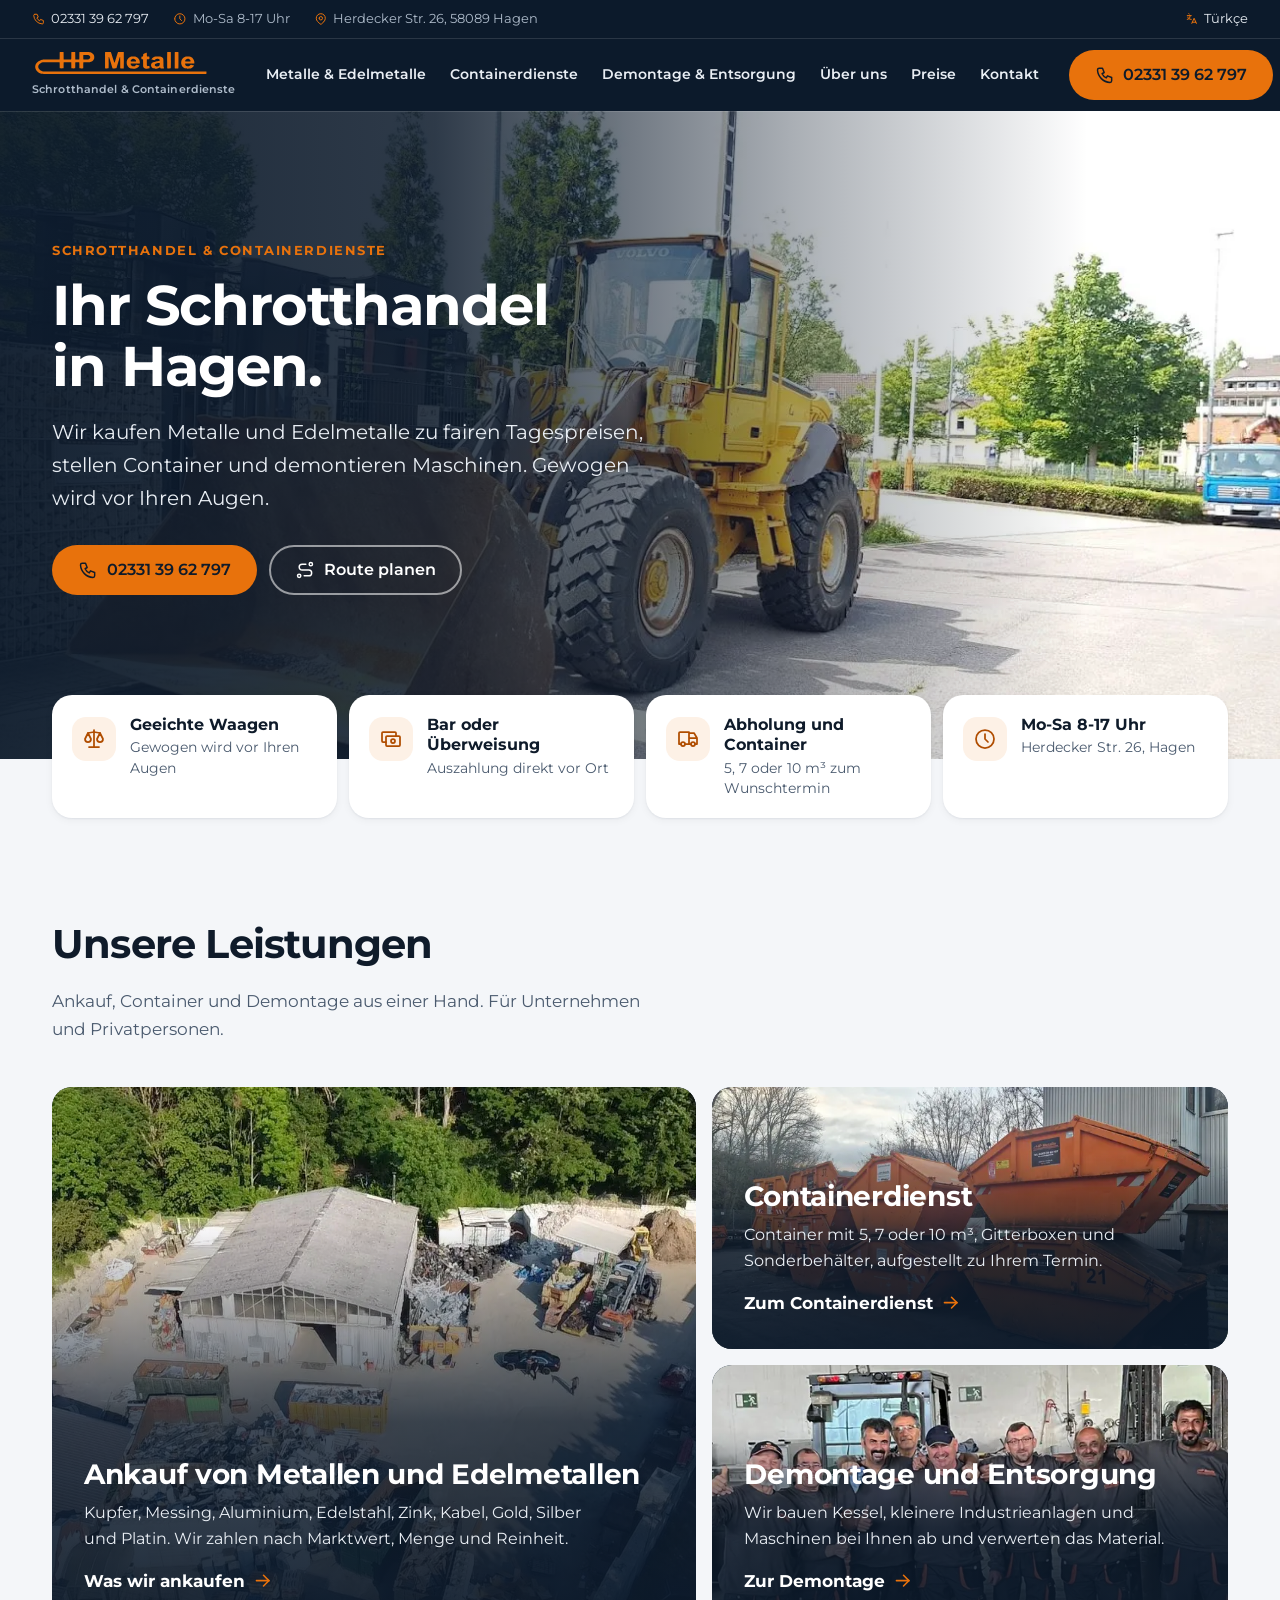
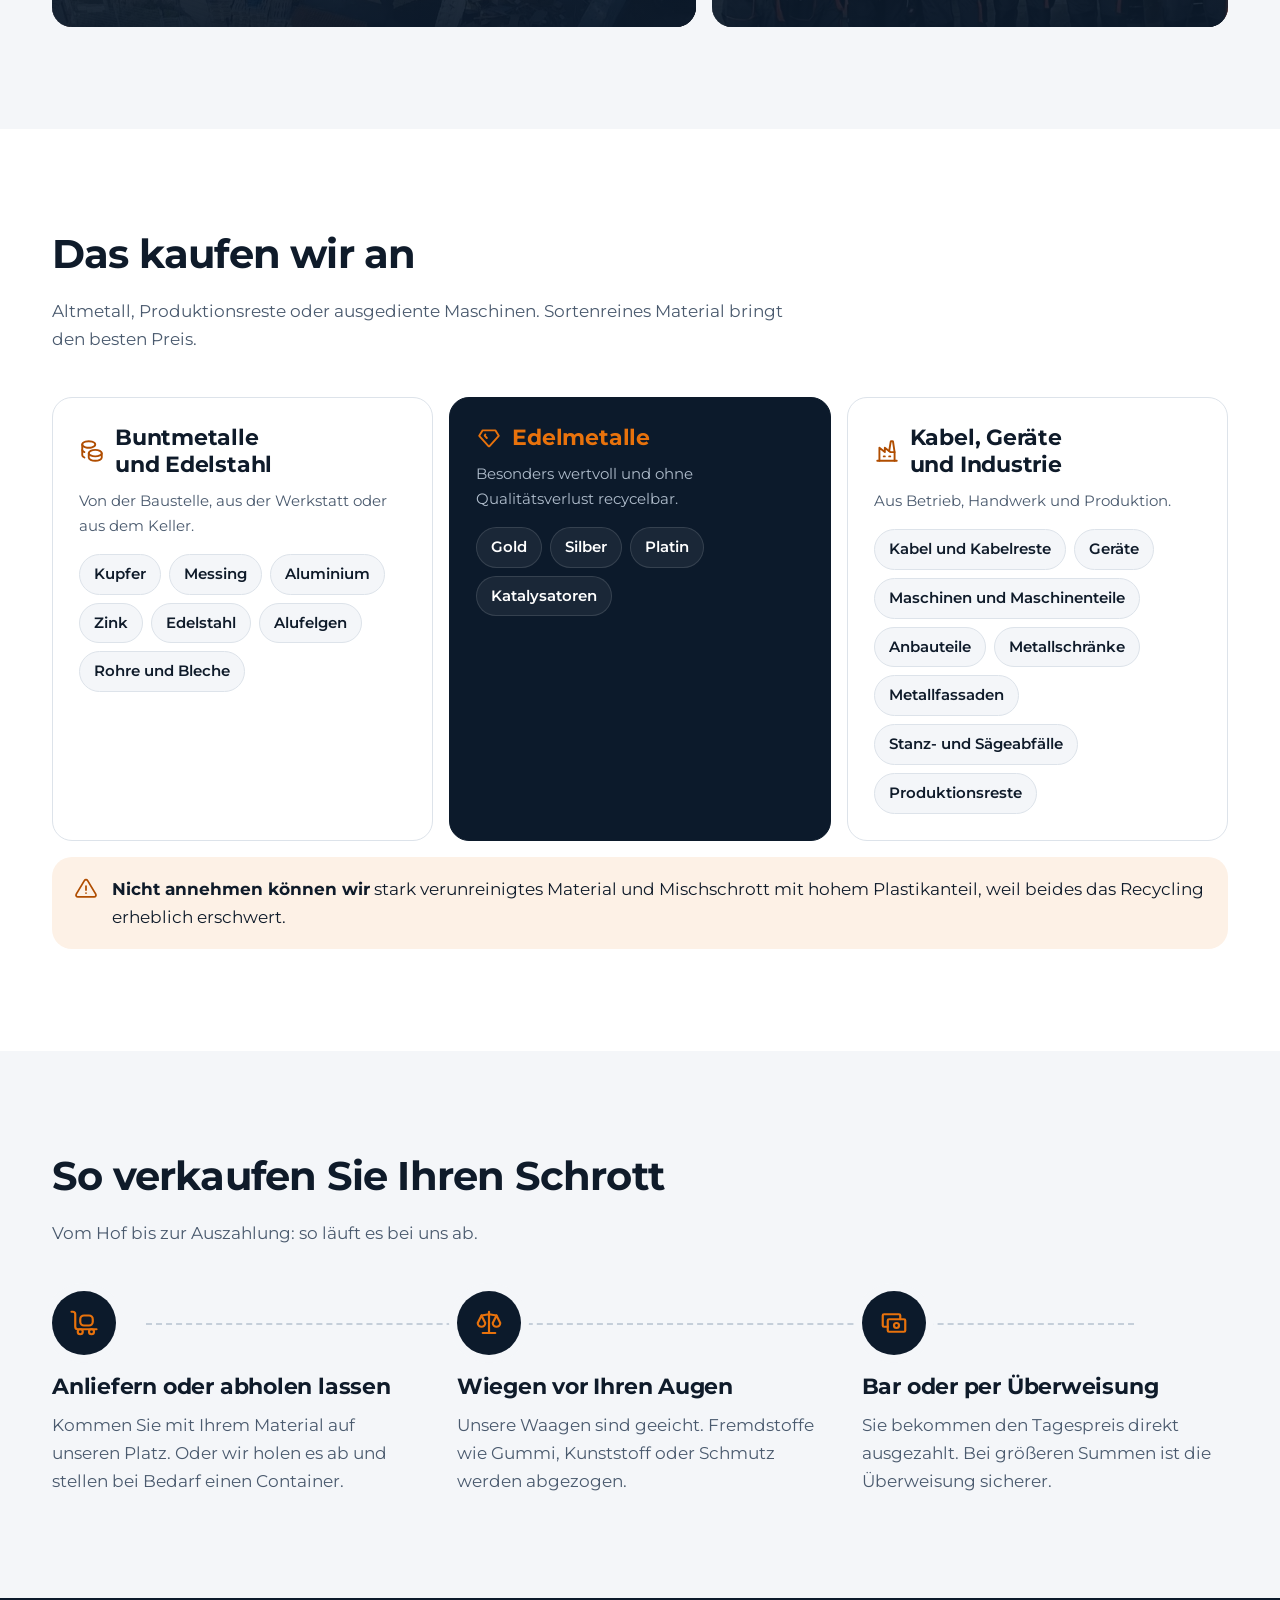
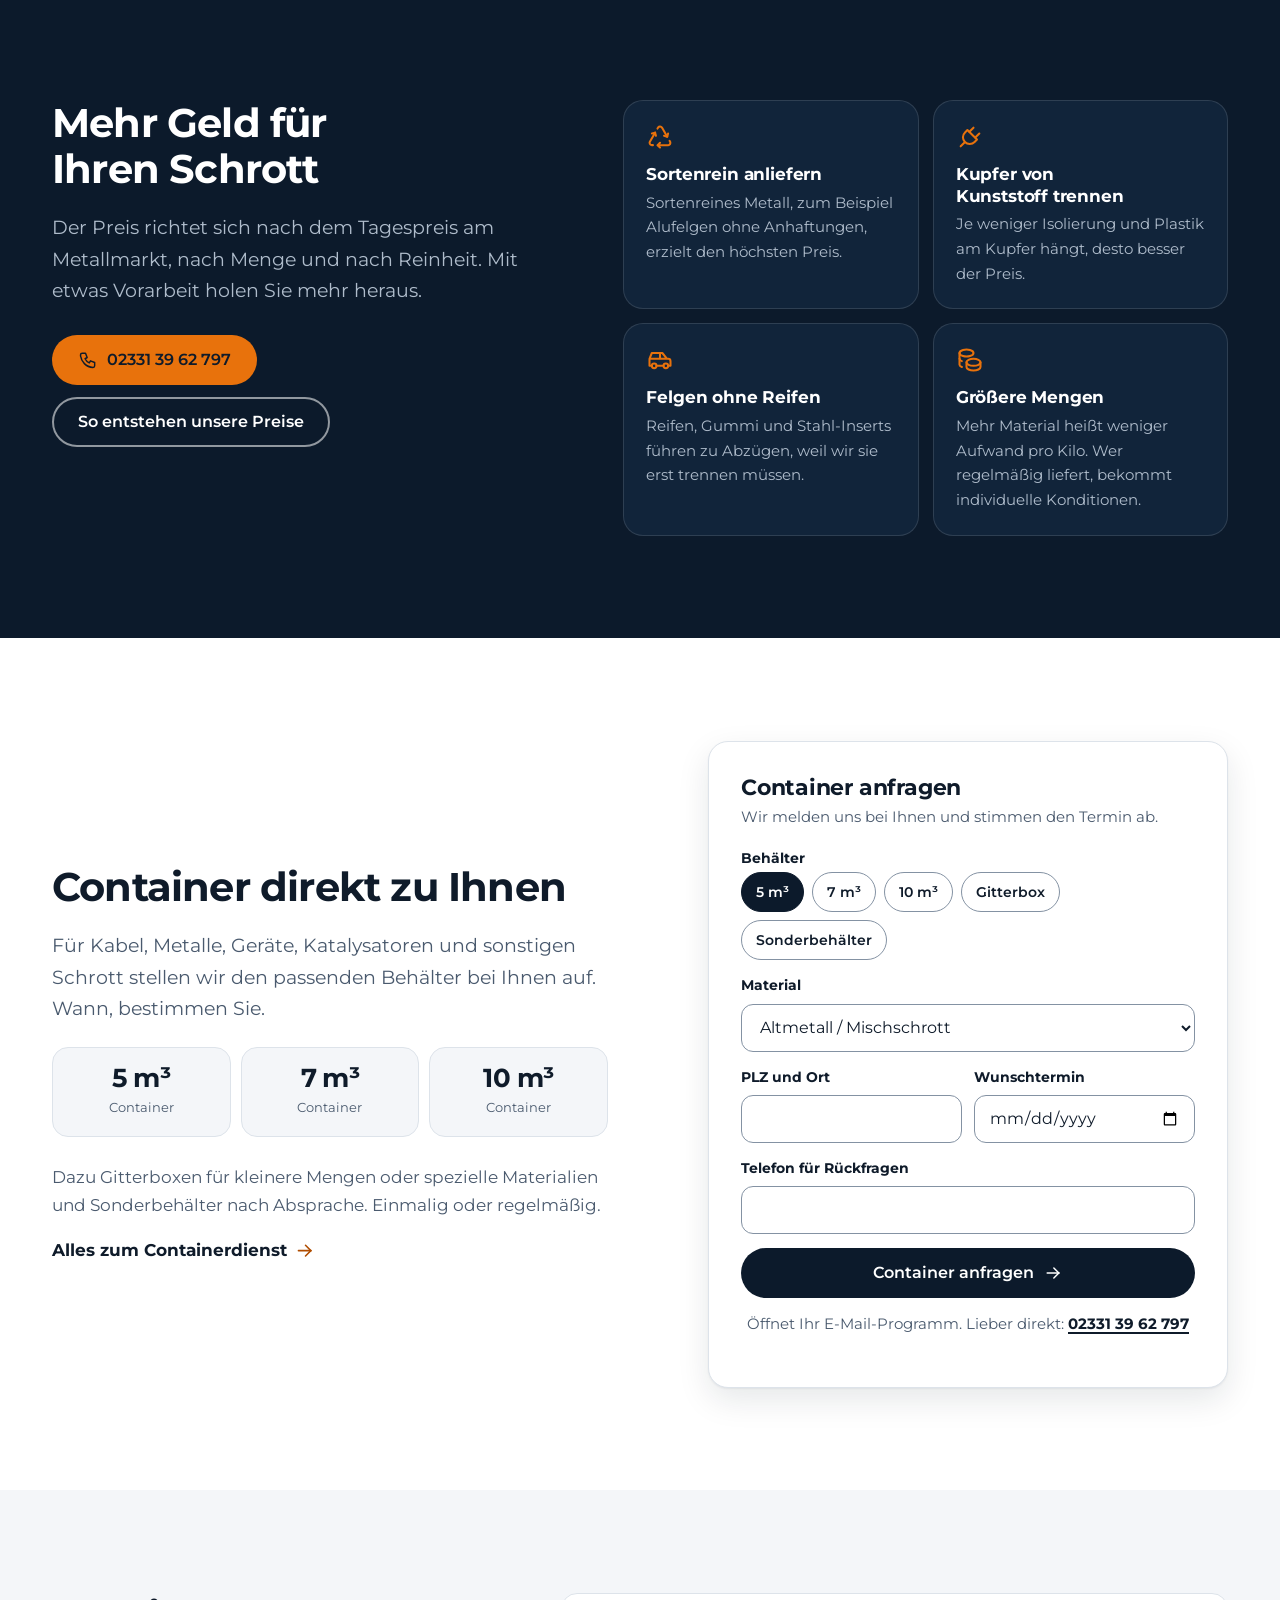
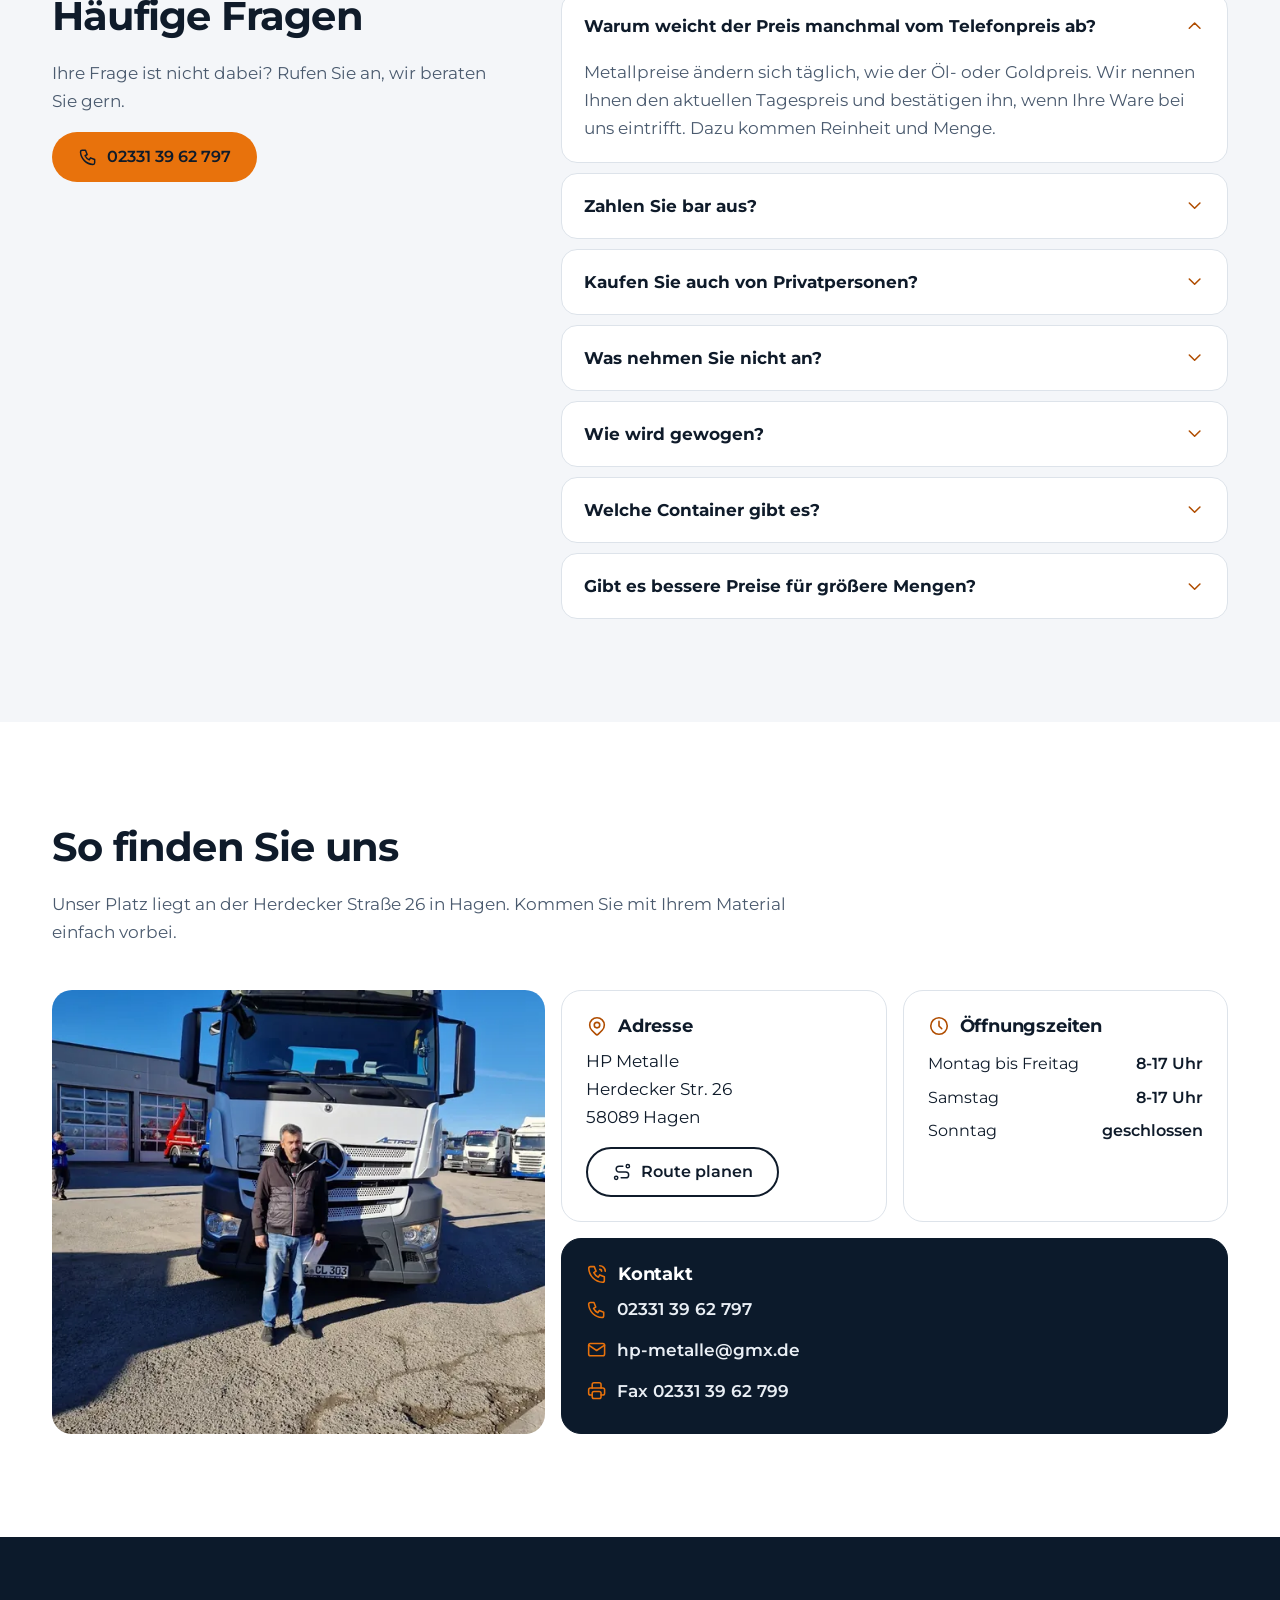
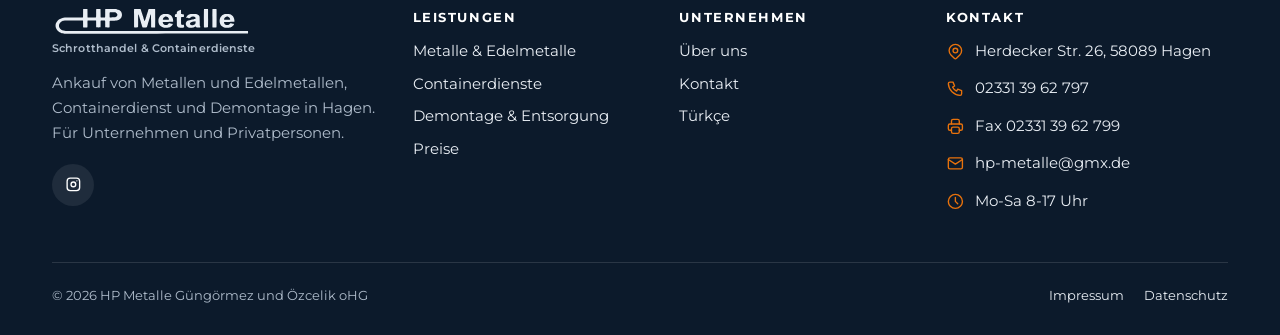
==== index.html @ 18d69227 "HP Metalle: Neuauftritt, erste Vorschau Co-Authored-By: Claude Opus 5.5 <noreply@anthropic.com>" ====
<!doctype html>
<html lang="de">
<head>
<meta charset="utf-8">
<meta name="viewport" content="width=device-width, initial-scale=1">
<title>HP Metalle | Schrotthandel und Containerdienst in Hagen</title>
<meta name="description" content="HP Metalle, Ihr Schrotthandel in Hagen: Wir kaufen Metalle und Edelmetalle zu fairen Tagespreisen, stellen Container und übernehmen Demontagen. Mo-Sa 8-17 Uhr.">
<meta name="robots" content="noindex, nofollow">
<link rel="canonical" href="https://hp-metalle.aki-express.de/">
<meta property="og:type" content="website">
<meta property="og:locale" content="de_DE">
<meta property="og:site_name" content="HP Metalle">
<meta property="og:title" content="HP Metalle | Schrotthandel und Containerdienst in Hagen">
<meta property="og:description" content="HP Metalle, Ihr Schrotthandel in Hagen: Wir kaufen Metalle und Edelmetalle zu fairen Tagespreisen, stellen Container und übernehmen Demontagen. Mo-Sa 8-17 Uhr.">
<meta property="og:url" content="https://hp-metalle.aki-express.de/">
<meta property="og:image" content="https://hp-metalle.aki-express.de/assets/img/og.jpg">
<meta property="og:image:width" content="1200">
<meta property="og:image:height" content="630">
<meta name="twitter:card" content="summary_large_image">
<meta name="theme-color" content="#0C1A2B">
<link rel="icon" href="./assets/favicon.svg" type="image/svg+xml">
<link rel="icon" href="./assets/favicon-32.png" sizes="32x32" type="image/png">
<link rel="apple-touch-icon" href="./assets/apple-touch-icon.png">
<link rel="preload" href="./assets/fonts/Montserrat-700.woff2" as="font" type="font/woff2" crossorigin>
<link rel="stylesheet" href="./assets/css/site.css">
<link rel="preload" as="image" type="image/webp" imagesrcset="./assets/img/bagger-800.webp 800w, ./assets/img/bagger-1360.webp 1360w" imagesizes="100vw">
<script type="application/ld+json">{"@context": "https://schema.org", "@type": "RecyclingCenter", "name": "HP Metalle", "legalName": "HP Metalle Güngörmez und Özcelik oHG", "description": "Schrotthandel und Containerdienste in Hagen: Ankauf von Metallen und Edelmetallen, Containerdienst, Demontage und Entsorgung.", "url": "https://hp-metalle.aki-express.de/", "image": "https://hp-metalle.aki-express.de/assets/img/og.jpg", "logo": "https://hp-metalle.aki-express.de/assets/apple-touch-icon.png", "telephone": "+49 2331 3962797", "faxNumber": "+49 2331 3962799", "email": "hp-metalle@gmx.de", "address": {"@type": "PostalAddress", "streetAddress": "Herdecker Str. 26", "postalCode": "58089", "addressLocality": "Hagen", "addressRegion": "NRW", "addressCountry": "DE"}, "geo": {"@type": "GeoCoordinates", "latitude": 51.3877948, "longitude": 7.4453181}, "openingHoursSpecification": [{"@type": "OpeningHoursSpecification", "dayOfWeek": ["Monday", "Tuesday", "Wednesday", "Thursday", "Friday", "Saturday"], "opens": "08:00", "closes": "17:00"}], "paymentAccepted": "Bargeld, Überweisung", "areaServed": "Hagen und Umgebung", "sameAs": ["https://www.instagram.com/hp_metalle/"]}</script>
<link rel="alternate" hreflang="de" href="https://hp-metalle.aki-express.de/">
<link rel="alternate" hreflang="tr" href="https://hp-metalle.aki-express.de/turkce/">
<script defer src="./assets/js/site.js"></script>
</head>
<body class="page-start">
<a class="skip" href="#inhalt">Zum Inhalt springen</a>
<div class="topbar"><div class="wrap">
<a href="tel:+4923313962797"><svg class="i" aria-hidden="true" focusable="false" xmlns="http://www.w3.org/2000/svg" viewBox="0 0 24 24" fill="none" stroke="currentColor" stroke-width="1.75" stroke-linecap="round" stroke-linejoin="round" ><path d="M5 4h4l2 5l-2.5 1.5a11 11 0 0 0 5 5l1.5 -2.5l5 2v4a2 2 0 0 1 -2 2a16 16 0 0 1 -15 -15a2 2 0 0 1 2 -2" /></svg>02331 39 62 797</a>
<span><svg class="i" aria-hidden="true" focusable="false" xmlns="http://www.w3.org/2000/svg" viewBox="0 0 24 24" fill="none" stroke="currentColor" stroke-width="1.75" stroke-linecap="round" stroke-linejoin="round" ><path d="M3 12a9 9 0 1 0 18 0a9 9 0 0 0 -18 0" /><path d="M12 7v5l3 3" /></svg>Mo-Sa 8-17 Uhr</span>
<span><svg class="i" aria-hidden="true" focusable="false" xmlns="http://www.w3.org/2000/svg" viewBox="0 0 24 24" fill="none" stroke="currentColor" stroke-width="1.75" stroke-linecap="round" stroke-linejoin="round" ><path d="M9 11a3 3 0 1 0 6 0a3 3 0 0 0 -6 0" /><path d="M17.657 16.657l-4.243 4.243a2 2 0 0 1 -2.827 0l-4.244 -4.243a8 8 0 1 1 11.314 0" /></svg>Herdecker Str. 26, 58089 Hagen</span>
<a class="topbar__lang" href="./turkce/" hreflang="tr" lang="tr"><svg class="i" aria-hidden="true" focusable="false" xmlns="http://www.w3.org/2000/svg" viewBox="0 0 24 24" fill="none" stroke="currentColor" stroke-width="1.75" stroke-linecap="round" stroke-linejoin="round" ><path d="M9 6.371c0 4.418 -2.239 6.629 -5 6.629" /><path d="M4 6.371h7" /><path d="M5 9c0 2.144 2.252 3.908 6 4" /><path d="M12 20l4 -9l4 9" /><path d="M19.1 18h-6.2" /><path d="M6.694 3l.793 .582" /></svg>Türkçe</a>
</div></div>
<header class="header" data-header>
<div class="wrap">
<a class="brand" href="./" aria-label="HP Metalle, zur Startseite"><svg viewBox="0 0 400 51" role="img" aria-hidden="true" focusable="false"><path fill="currentColor" fill-rule="evenodd" d="M25.86,49.59C25.37,49.54 24.20,49.35 23.26,49.16C22.32,48.97 21.22,48.76 20.82,48.70C20.11,48.60 18.60,48.05 17.47,47.49C17.16,47.33 16.67,47.11 16.39,47.00C15.32,46.58 12.74,44.63 11.42,43.26C8.59,40.31 7.10,36.90 7.10,33.35C7.10,29.84 8.52,26.53 11.28,23.58C11.86,22.96 12.47,22.35 12.64,22.22C14.81,20.59 15.40,20.19 15.89,20.00C16.21,19.88 16.72,19.64 17.02,19.45C17.89,18.93 18.45,18.71 19.80,18.35C20.49,18.17 21.62,17.86 22.31,17.67C23.53,17.33 24.21,17.22 26.57,17.00C27.30,16.93 33.48,16.90 44.55,16.90C59.63,16.91 61.44,16.89 61.66,16.76C62.16,16.42 62.15,16.65 62.17,8.75C62.19,2.26 62.21,1.27 62.36,0.68L62.52,0.00L66.61,0.00C69.80,0.00 70.71,0.03 70.74,0.13C70.99,0.98 71.01,1.78 71.03,8.75C71.05,16.83 71.03,16.49 71.60,16.80C71.89,16.96 87.41,16.96 87.70,16.80C88.27,16.49 88.25,16.82 88.30,8.70C88.35,1.73 88.36,1.21 88.54,0.62L88.73,0.00L92.80,-0.00L96.87,-0.00L97.03,0.78C97.18,1.46 97.20,2.41 97.20,8.80C97.20,16.87 97.17,16.54 97.88,16.81C98.30,16.97 105.31,16.96 105.70,16.80C106.37,16.52 106.35,16.84 106.37,8.75C106.38,2.10 106.40,1.39 106.56,0.73L106.74,0.00L117.38,0.00C127.54,0.00 128.03,0.01 128.28,0.18C128.66,0.44 128.77,0.47 130.38,0.81C131.59,1.06 133.76,1.76 134.41,2.10C134.95,2.40 136.25,3.41 136.93,4.08C138.96,6.07 139.90,8.44 139.90,11.55C139.90,14.48 139.29,16.32 137.59,18.45C136.47,19.86 134.24,21.46 132.85,21.85C132.52,21.94 131.80,22.17 131.25,22.35C129.30,23.01 127.18,23.20 120.70,23.29C115.73,23.35 115.77,23.35 115.42,23.87C115.26,24.12 115.25,24.65 115.20,30.23L115.15,36.32L114.82,36.61C114.50,36.90 114.50,36.90 110.92,36.90C107.72,36.90 107.31,36.88 107.00,36.72C106.36,36.40 106.37,36.58 106.39,30.14C106.41,23.96 106.40,23.72 105.94,23.29C105.68,23.05 105.68,23.05 102.02,23.02C97.95,22.98 97.71,23.01 97.40,23.53C97.21,23.84 97.20,24.08 97.20,29.88C97.20,36.36 97.20,36.38 96.69,36.74C96.48,36.88 96.02,36.90 92.84,36.90C89.25,36.90 89.23,36.90 88.89,36.67C88.31,36.28 88.31,36.31 88.31,29.75C88.30,23.16 88.33,23.47 87.70,23.15C87.22,22.90 72.10,22.93 71.60,23.18C71.01,23.47 71.01,23.43 71.01,30.07C71.01,36.62 71.01,36.53 70.45,36.78C70.07,36.95 63.15,36.95 62.81,36.77C62.16,36.44 62.20,36.78 62.17,29.95C62.15,25.13 62.12,23.70 62.02,23.53C61.71,22.98 62.79,23.01 43.44,23.00C21.78,22.98 23.37,22.87 20.10,24.58C17.45,25.96 15.75,27.68 14.67,30.05C14.12,31.25 14.00,31.87 14.00,33.39C14.00,34.85 14.16,35.60 14.73,36.80C15.48,38.41 17.01,40.18 18.61,41.27C19.54,41.91 22.12,43.10 22.90,43.24C24.58,43.56 25.93,43.73 27.50,43.81C28.41,43.85 110.64,43.89 210.23,43.90C368.38,43.90 391.35,43.92 391.59,44.05C392.07,44.29 392.14,44.64 392.13,46.66C392.12,48.64 392.07,48.87 391.57,49.24C391.29,49.45 391.29,49.45 209.97,49.47C85.89,49.49 28.40,49.53 27.86,49.60C27.42,49.65 27.00,49.69 26.91,49.69C26.82,49.68 26.35,49.63 25.86,49.59ZM226.55,37.60C226.00,37.55 224.97,37.40 224.25,37.26C223.53,37.12 222.59,36.96 222.15,36.90C221.29,36.78 220.34,36.35 218.44,35.24C215.79,33.69 213.67,30.49 213.04,27.10C212.79,25.79 212.79,22.08 213.03,20.67C213.67,16.98 216.22,13.46 219.51,11.71C220.63,11.12 223.00,10.21 223.85,10.05C224.93,9.84 229.93,9.84 231.12,10.05C232.03,10.21 234.28,11.04 235.63,11.71C238.22,13.01 240.21,15.28 241.30,18.17C242.13,20.38 242.65,24.11 242.26,25.05C241.94,25.80 242.70,25.74 231.89,25.80C222.25,25.85 222.21,25.85 221.93,26.06C221.47,26.40 221.43,26.76 221.75,27.77C222.19,29.19 222.64,29.86 223.95,30.99C224.90,31.81 226.26,32.20 228.22,32.20C230.74,32.20 231.71,31.70 233.02,29.71C233.81,28.52 233.89,28.51 237.05,28.98C241.62,29.67 242.06,29.95 241.09,31.54C239.44,34.21 236.22,36.50 233.40,36.99C232.77,37.10 231.76,37.28 231.15,37.39C229.82,37.63 227.90,37.71 226.55,37.60ZM256.82,37.60C255.77,37.49 253.12,36.82 252.64,36.55C251.72,36.01 250.66,34.82 250.26,33.85C249.81,32.77 249.77,32.14 249.71,24.29C249.65,17.01 249.65,16.82 249.45,16.60C249.11,16.22 248.68,16.10 247.63,16.10C245.88,16.10 245.76,15.89 245.82,13.06C245.87,10.50 246.01,10.30 247.81,10.30C249.57,10.30 249.70,10.11 249.70,7.65C249.70,5.46 249.73,5.37 250.69,4.76C251.48,4.25 253.05,3.45 253.98,3.06C254.32,2.93 254.87,2.65 255.19,2.46C255.85,2.05 256.99,1.60 257.33,1.60C257.46,1.60 257.67,1.72 257.81,1.86C258.05,2.12 258.05,2.12 258.10,5.89C258.15,9.90 258.15,9.85 258.64,10.13C258.78,10.21 259.59,10.27 260.95,10.30C263.95,10.37 263.90,10.32 263.90,13.25C263.90,16.13 263.94,16.10 261.03,16.11C258.86,16.11 258.54,16.18 258.27,16.70C258.01,17.21 258.05,29.83 258.31,30.41C258.93,31.76 260.17,32.19 262.01,31.70C263.88,31.20 263.88,31.20 264.37,35.46C264.44,36.11 264.22,36.56 263.73,36.76C263.18,36.99 260.46,37.49 259.14,37.60C257.84,37.71 257.87,37.71 256.82,37.60ZM276.65,37.60C275.95,37.52 273.74,37.07 272.70,36.80C271.84,36.57 269.81,35.09 269.05,34.13C267.49,32.17 267.12,29.73 268.00,27.24C268.59,25.55 270.51,23.76 272.41,23.11C272.87,22.96 273.57,22.69 273.95,22.53C274.85,22.14 276.20,21.84 277.35,21.75C277.84,21.72 278.63,21.60 279.10,21.49C279.57,21.38 280.56,21.18 281.30,21.04C282.04,20.91 283.12,20.66 283.70,20.50C284.28,20.34 285.09,20.16 285.50,20.10C286.87,19.91 287.14,19.65 287.12,18.53C287.09,16.66 285.53,15.44 282.84,15.18C280.13,14.91 278.51,15.44 277.00,17.10C275.60,18.62 275.51,18.63 271.96,18.05C269.43,17.63 269.17,17.55 268.93,17.05C268.39,15.92 270.80,12.71 273.02,11.59C274.34,10.93 276.39,10.22 277.49,10.04C278.91,9.82 287.00,9.89 288.04,10.13C289.99,10.59 292.39,11.76 293.38,12.73C295.32,14.63 295.44,15.30 295.45,24.65C295.46,32.38 295.55,33.34 296.46,35.24C297.02,36.41 296.81,36.90 295.73,36.90C295.41,36.90 293.91,36.91 292.40,36.92C289.14,36.95 289.21,36.97 288.53,35.85C287.76,34.57 287.51,34.54 285.92,35.49C284.22,36.50 283.64,36.76 282.50,36.98C281.92,37.10 281.04,37.28 280.53,37.39C279.41,37.62 277.73,37.72 276.65,37.60ZM349.13,37.59C348.25,37.53 347.22,37.36 344.21,36.80C343.23,36.62 340.62,35.16 339.46,34.13C337.37,32.30 336.14,29.91 335.44,26.32C335.27,25.44 335.25,22.52 335.41,21.64C336.00,18.29 336.73,16.65 338.63,14.43C339.48,13.44 341.09,12.15 342.15,11.63C343.39,11.01 345.66,10.17 346.50,10.03C347.72,9.82 353.39,9.90 354.22,10.14C355.00,10.36 357.48,11.34 358.23,11.71C361.01,13.10 363.37,16.14 364.25,19.47C364.84,21.68 365.11,24.39 364.82,25.12C364.55,25.79 365.20,25.74 354.40,25.80C346.89,25.84 344.60,25.88 344.43,25.97C343.21,26.67 345.00,30.24 347.22,31.54C348.52,32.30 352.30,32.41 353.63,31.73C354.10,31.49 354.69,30.90 355.40,29.95C356.53,28.43 356.30,28.48 359.55,28.98C363.45,29.58 364.00,29.78 364.00,30.59C364.00,31.57 361.74,34.17 359.93,35.28C357.93,36.51 357.47,36.71 356.06,36.96C355.34,37.08 354.43,37.26 354.05,37.34C353.29,37.50 351.20,37.71 350.55,37.68C350.33,37.68 349.69,37.64 349.13,37.59ZM165.17,36.90C164.83,36.86 164.62,36.76 164.42,36.57C164.15,36.30 164.15,36.30 164.12,18.87C164.10,3.16 164.11,1.38 164.26,0.72L164.42,0.00L170.74,0.00L177.05,0.01L177.47,0.93C177.70,1.44 177.94,2.05 178.00,2.30C178.06,2.55 178.28,3.27 178.50,3.90C178.71,4.53 179.14,5.86 179.45,6.85C179.76,7.84 180.15,9.05 180.32,9.55C180.48,10.04 180.76,10.95 180.94,11.55C181.28,12.68 181.70,13.99 182.42,16.20C182.64,16.89 182.93,17.81 183.05,18.25C183.17,18.69 183.39,19.36 183.54,19.75C183.69,20.13 183.92,20.89 184.06,21.44C184.72,24.04 185.52,24.72 186.01,23.08C186.13,22.68 186.39,21.81 186.60,21.15C186.81,20.49 187.21,19.23 187.48,18.35C187.76,17.47 188.13,16.32 188.30,15.80C188.47,15.28 188.74,14.40 188.89,13.85C189.05,13.30 189.36,12.29 189.58,11.60C190.44,8.98 190.89,7.52 191.09,6.79C191.21,6.37 191.41,5.76 191.55,5.43C191.68,5.09 191.89,4.42 192.01,3.94C192.13,3.45 192.47,2.43 192.77,1.68C193.06,0.92 193.30,0.24 193.30,0.15C193.30,0.02 194.01,0.00 199.69,0.00L206.08,0.00L206.24,0.66C206.49,1.63 206.50,35.99 206.25,36.36C205.88,36.93 205.87,36.93 202.37,36.92C199.07,36.91 198.80,36.88 198.45,36.50C198.25,36.28 198.25,36.10 198.20,23.96C198.16,14.50 198.12,11.59 198.03,11.37C197.88,11.04 197.65,10.93 197.45,11.10C197.29,11.23 196.49,13.69 195.96,15.66C195.77,16.37 195.55,17.14 195.46,17.35C195.38,17.57 195.17,18.25 195.01,18.86C194.84,19.47 194.62,20.21 194.51,20.51C194.40,20.81 194.20,21.46 194.07,21.95C193.93,22.45 193.64,23.43 193.42,24.15C192.62,26.71 191.73,29.70 191.14,31.75C190.95,32.41 190.64,33.42 190.46,34.00C190.27,34.58 190.05,35.30 189.96,35.60C189.59,36.93 189.65,36.92 185.26,36.93C182.65,36.93 181.59,36.90 181.43,36.82C180.91,36.54 180.51,35.71 180.01,33.85C179.84,33.24 179.60,32.43 179.46,32.05C179.33,31.66 179.14,31.03 179.06,30.65C178.97,30.26 178.72,29.41 178.50,28.75C178.10,27.53 177.56,25.72 177.13,24.20C177.00,23.73 176.72,22.81 176.50,22.15C176.28,21.49 176.01,20.57 175.90,20.11C175.78,19.65 175.60,19.04 175.49,18.76C175.38,18.48 175.23,17.98 175.14,17.65C175.06,17.32 174.79,16.40 174.55,15.60C174.31,14.80 174.05,13.83 173.96,13.45C173.70,12.30 172.91,10.96 172.61,11.14C172.32,11.32 172.30,12.21 172.30,24.00C172.30,36.91 172.32,36.33 171.79,36.73C171.54,36.91 171.33,36.92 168.59,36.93C166.97,36.94 165.44,36.93 165.17,36.90ZM304.70,36.89C304.29,36.80 304.02,36.55 303.90,36.11C303.71,35.42 303.77,1.81 303.96,0.82L304.13,0.00L308.00,-0.00L311.88,-0.00L312.04,0.87C312.25,2.02 312.28,35.60 312.07,36.19C311.82,36.92 311.81,36.92 308.22,36.93C306.45,36.94 304.87,36.92 304.70,36.89ZM321.84,36.92C321.41,36.85 321.08,36.66 320.95,36.39C320.77,36.05 320.73,1.70 320.90,0.90C321.13,-0.12 320.58,-0.00 324.99,-0.00L328.87,-0.00L329.04,1.02C329.20,1.97 329.21,3.41 329.18,19.10C329.15,37.84 329.19,36.48 328.59,36.81C328.40,36.91 322.41,37.01 321.84,36.92ZM283.07,32.15C284.87,31.62 285.54,31.14 286.58,29.64C287.09,28.91 287.39,26.13 287.06,25.26C286.81,24.62 286.56,24.54 285.50,24.80C285.03,24.91 284.40,25.00 284.10,25.00C283.44,25.00 281.94,25.24 281.25,25.45C280.98,25.54 280.26,25.74 279.67,25.91C277.18,26.59 275.99,27.63 276.01,29.09C276.02,29.81 276.15,30.16 276.69,30.90C277.24,31.65 277.42,31.78 278.50,32.19C280.11,32.81 280.88,32.80 283.07,32.15ZM233.62,21.21C234.42,20.32 233.44,17.91 231.76,16.65C229.50,14.95 227.45,14.70 225.15,15.85C223.39,16.72 222.35,17.82 221.90,19.28C221.50,20.58 221.70,21.23 222.60,21.54C222.68,21.56 225.13,21.58 228.03,21.57L233.32,21.55L233.62,21.21ZM355.62,21.50C356.42,21.27 356.59,20.59 356.16,19.25C355.67,17.72 354.75,16.74 352.95,15.84C350.53,14.64 348.31,14.99 346.00,16.93C344.22,18.42 343.59,21.10 344.93,21.49C345.38,21.62 355.15,21.63 355.62,21.50ZM126.39,16.63C127.51,16.33 129.10,15.36 129.74,14.59C130.80,13.33 131.09,11.31 130.40,9.95C129.84,8.85 129.56,8.53 128.52,7.85C126.69,6.66 126.19,6.58 120.45,6.62C116.56,6.65 116.12,6.67 115.83,6.83C115.19,7.18 115.19,7.15 115.22,11.83C115.26,16.88 115.19,16.66 116.65,16.84C117.56,16.95 125.88,16.77 126.39,16.63Z"/></svg><span class="brand__tag">Schrotthandel &amp; Containerdienste</span></a>
<nav class="nav" id="nav" aria-label="Hauptmenü"><a href="./metalle-_-edelmetalle/">Metalle &amp; Edelmetalle</a><a href="./containerdienste/">Containerdienste</a><a href="./demontage-_-entsorgung/">Demontage &amp; Entsorgung</a><a href="./ueber-uns/">Über uns</a><a href="./preise/">Preise</a><a href="./common/info/kontaktieren-sie-uns.html">Kontakt</a></nav>
<a class="btn btn--primary header__cta" href="tel:+4923313962797"><svg class="i" aria-hidden="true" focusable="false" xmlns="http://www.w3.org/2000/svg" viewBox="0 0 24 24" fill="none" stroke="currentColor" stroke-width="1.75" stroke-linecap="round" stroke-linejoin="round" ><path d="M5 4h4l2 5l-2.5 1.5a11 11 0 0 0 5 5l1.5 -2.5l5 2v4a2 2 0 0 1 -2 2a16 16 0 0 1 -15 -15a2 2 0 0 1 2 -2" /></svg>02331 39 62 797</a>
<button class="menu-btn" type="button" aria-expanded="false" aria-controls="nav" aria-label="Menü öffnen"><svg class="i i--open" aria-hidden="true" focusable="false" xmlns="http://www.w3.org/2000/svg" viewBox="0 0 24 24" fill="none" stroke="currentColor" stroke-width="1.75" stroke-linecap="round" stroke-linejoin="round" ><path d="M4 6l16 0" /><path d="M4 12l16 0" /><path d="M4 18l16 0" /></svg><svg class="i i--close" aria-hidden="true" focusable="false" xmlns="http://www.w3.org/2000/svg" viewBox="0 0 24 24" fill="none" stroke="currentColor" stroke-width="1.75" stroke-linecap="round" stroke-linejoin="round" ><path d="M18 6l-12 12" /><path d="M6 6l12 12" /></svg></button>
</div>
</header>
<main id="inhalt">
<section class="hero" aria-labelledby="hero-title">
<div class="hero__media"><img src="./assets/img/bagger-800.webp" srcset="./assets/img/bagger-800.webp 800w, ./assets/img/bagger-1360.webp 1360w" sizes="100vw" width="1360" height="660" alt="Radlader von HP Metalle auf dem Betriebshof in Hagen" fetchpriority="high" decoding="async"></div>
<div class="wrap">
<div class="hero__text">
<span class="eyebrow">Schrotthandel &amp; Containerdienste</span>
<h1 id="hero-title">Ihr Schrotthandel in Hagen.</h1>
<p class="hero__sub">Wir kaufen Metalle und Edelmetalle zu fairen Tagespreisen, stellen Container und demontieren Maschinen. Gewogen wird vor Ihren Augen.</p>
<div class="hero__ctas">
<a class="btn btn--primary" href="tel:+4923313962797"><svg class="i" aria-hidden="true" focusable="false" xmlns="http://www.w3.org/2000/svg" viewBox="0 0 24 24" fill="none" stroke="currentColor" stroke-width="1.75" stroke-linecap="round" stroke-linejoin="round" ><path d="M5 4h4l2 5l-2.5 1.5a11 11 0 0 0 5 5l1.5 -2.5l5 2v4a2 2 0 0 1 -2 2a16 16 0 0 1 -15 -15a2 2 0 0 1 2 -2" /></svg>02331 39 62 797</a>
<a class="btn btn--light" href="https://www.google.com/maps/dir/?api=1&amp;destination=HP+Metalle,+Herdecker+Str.+26,+58089+Hagen" target="_blank" rel="noopener"><svg class="i" aria-hidden="true" focusable="false" xmlns="http://www.w3.org/2000/svg" viewBox="0 0 24 24" fill="none" stroke="currentColor" stroke-width="1.75" stroke-linecap="round" stroke-linejoin="round" ><path d="M3 19a2 2 0 1 0 4 0a2 2 0 0 0 -4 0" /><path d="M19 7a2 2 0 1 0 0 -4a2 2 0 0 0 0 4" /><path d="M11 19h5.5a3.5 3.5 0 0 0 0 -7h-8a3.5 3.5 0 0 1 0 -7h4.5" /></svg>Route planen</a>
</div>
</div>
</div>
</section>
<section class="facts" aria-label="Das Wichtigste auf einen Blick">
<div class="wrap">
<ul>
<li><span class="ico"><svg class="i" aria-hidden="true" focusable="false" xmlns="http://www.w3.org/2000/svg" viewBox="0 0 24 24" fill="none" stroke="currentColor" stroke-width="1.75" stroke-linecap="round" stroke-linejoin="round" ><path d="M7 20l10 0" /><path d="M6 6l6 -1l6 1" /><path d="M12 3l0 17" /><path d="M9 12l-3 -6l-3 6a3 3 0 0 0 6 0" /><path d="M21 12l-3 -6l-3 6a3 3 0 0 0 6 0" /></svg></span><div><strong>Geeichte Waagen</strong><span>Gewogen wird vor Ihren Augen</span></div></li>
<li><span class="ico"><svg class="i" aria-hidden="true" focusable="false" xmlns="http://www.w3.org/2000/svg" viewBox="0 0 24 24" fill="none" stroke="currentColor" stroke-width="1.75" stroke-linecap="round" stroke-linejoin="round" ><path d="M7 15h-3a1 1 0 0 1 -1 -1v-8a1 1 0 0 1 1 -1h12a1 1 0 0 1 1 1v3" /><path d="M7 10a1 1 0 0 1 1 -1h12a1 1 0 0 1 1 1v8a1 1 0 0 1 -1 1h-12a1 1 0 0 1 -1 -1l0 -8" /><path d="M12 14a2 2 0 1 0 4 0a2 2 0 0 0 -4 0" /></svg></span><div><strong>Bar oder Überweisung</strong><span>Auszahlung direkt vor Ort</span></div></li>
<li><span class="ico"><svg class="i" aria-hidden="true" focusable="false" xmlns="http://www.w3.org/2000/svg" viewBox="0 0 24 24" fill="none" stroke="currentColor" stroke-width="1.75" stroke-linecap="round" stroke-linejoin="round" ><path d="M5 17a2 2 0 1 0 4 0a2 2 0 1 0 -4 0" /><path d="M15 17a2 2 0 1 0 4 0a2 2 0 1 0 -4 0" /><path d="M5 17h-2v-11a1 1 0 0 1 1 -1h9v12m-4 0h6m4 0h2v-6h-8m0 -5h5l3 5" /></svg></span><div><strong>Abholung und Container</strong><span>5, 7 oder 10 m³ zum Wunschtermin</span></div></li>
<li><span class="ico"><svg class="i" aria-hidden="true" focusable="false" xmlns="http://www.w3.org/2000/svg" viewBox="0 0 24 24" fill="none" stroke="currentColor" stroke-width="1.75" stroke-linecap="round" stroke-linejoin="round" ><path d="M3 12a9 9 0 1 0 18 0a9 9 0 0 0 -18 0" /><path d="M12 7v5l3 3" /></svg></span><div><strong>Mo-Sa 8-17 Uhr</strong><span>Herdecker Str. 26, Hagen</span></div></li>
</ul>
</div>
</section>
<section class="section" aria-labelledby="leistungen-title">
<div class="wrap">
<div class="head">
<h2 id="leistungen-title">Unsere Leistungen</h2>
<p>Ankauf, Container und Demontage aus einer Hand. Für Unternehmen und Privatpersonen.</p>
</div>
<div class="bento">
<a class="tile tile--big" href="./metalle-_-edelmetalle/">
<img src="./assets/img/platz-von-oben-640.webp" srcset="./assets/img/platz-von-oben-640.webp 640w, ./assets/img/platz-von-oben-1280.webp 1280w" sizes="(max-width: 767px) 100vw, 55vw" width="1280" height="720" alt="Betriebshof von HP Metalle in Hagen aus der Luft" loading="lazy" decoding="async">
<h3>Ankauf von Metallen und Edelmetallen</h3>
<p>Kupfer, Messing, Aluminium, Edelstahl, Zink, Kabel, Gold, Silber und Platin. Wir zahlen nach Marktwert, Menge und Reinheit.</p>
<span class="link-arrow">Was wir ankaufen <svg class="i" aria-hidden="true" focusable="false" xmlns="http://www.w3.org/2000/svg" viewBox="0 0 24 24" fill="none" stroke="currentColor" stroke-width="1.75" stroke-linecap="round" stroke-linejoin="round" ><path d="M5 12l14 0" /><path d="M13 18l6 -6" /><path d="M13 6l6 6" /></svg></span>
</a>
<a class="tile" href="./containerdienste/">
<img src="./assets/img/container-ansicht-2-800.webp" srcset="./assets/img/container-ansicht-2-800.webp 800w, ./assets/img/container-ansicht-2-1600.webp 1600w" sizes="(max-width: 767px) 100vw, 45vw" width="1600" height="739" alt="Absetzcontainer von HP Metalle" loading="lazy" decoding="async">
<h3>Containerdienst</h3>
<p>Container mit 5, 7 oder 10 m³, Gitterboxen und Sonderbehälter, aufgestellt zu Ihrem Termin.</p>
<span class="link-arrow">Zum Containerdienst <svg class="i" aria-hidden="true" focusable="false" xmlns="http://www.w3.org/2000/svg" viewBox="0 0 24 24" fill="none" stroke="currentColor" stroke-width="1.75" stroke-linecap="round" stroke-linejoin="round" ><path d="M5 12l14 0" /><path d="M13 18l6 -6" /><path d="M13 6l6 6" /></svg></span>
</a>
<a class="tile tile--team" href="./demontage-_-entsorgung/">
<img src="./assets/img/team-in-halle-600.webp" srcset="./assets/img/team-in-halle-600.webp 600w, ./assets/img/team-in-halle-1200.webp 1200w" sizes="(max-width: 767px) 100vw, 45vw" width="1200" height="1600" alt="Das Team von HP Metalle in der Halle" loading="lazy" decoding="async">
<h3>Demontage und Entsorgung</h3>
<p>Wir bauen Kessel, kleinere Industrieanlagen und Maschinen bei Ihnen ab und verwerten das Material.</p>
<span class="link-arrow">Zur Demontage <svg class="i" aria-hidden="true" focusable="false" xmlns="http://www.w3.org/2000/svg" viewBox="0 0 24 24" fill="none" stroke="currentColor" stroke-width="1.75" stroke-linecap="round" stroke-linejoin="round" ><path d="M5 12l14 0" /><path d="M13 18l6 -6" /><path d="M13 6l6 6" /></svg></span>
</a>
</div>
</div>
</section>
<section class="section section--white" id="ankauf" aria-labelledby="ankauf-title">
<div class="wrap">
<div class="head">
<h2 id="ankauf-title">Das kaufen wir an</h2>
<p>Altmetall, Produktionsreste oder ausgediente Maschinen. Sortenreines Material bringt den besten Preis.</p>
</div>
<div class="mat-groups">
<div class="mat-group">
<h3><svg class="i" aria-hidden="true" focusable="false" xmlns="http://www.w3.org/2000/svg" viewBox="0 0 24 24" fill="none" stroke="currentColor" stroke-width="1.75" stroke-linecap="round" stroke-linejoin="round" ><path d="M9 14c0 1.657 2.686 3 6 3s6 -1.343 6 -3s-2.686 -3 -6 -3s-6 1.343 -6 3" /><path d="M9 14v4c0 1.656 2.686 3 6 3s6 -1.344 6 -3v-4" /><path d="M3 6c0 1.072 1.144 2.062 3 2.598s4.144 .536 6 0c1.856 -.536 3 -1.526 3 -2.598c0 -1.072 -1.144 -2.062 -3 -2.598s-4.144 -.536 -6 0c-1.856 .536 -3 1.526 -3 2.598" /><path d="M3 6v10c0 .888 .772 1.45 2 2" /><path d="M3 11c0 .888 .772 1.45 2 2" /></svg>Buntmetalle und Edelstahl</h3>
<p>Von der Baustelle, aus der Werkstatt oder aus dem Keller.</p>
<ul class="chips"><li>Kupfer</li><li>Messing</li><li>Aluminium</li><li>Zink</li><li>Edelstahl</li><li>Alufelgen</li><li>Rohre und Bleche</li></ul>
</div>
<div class="mat-group mat-group--accent">
<h3><svg class="i" aria-hidden="true" focusable="false" xmlns="http://www.w3.org/2000/svg" viewBox="0 0 24 24" fill="none" stroke="currentColor" stroke-width="1.75" stroke-linecap="round" stroke-linejoin="round" ><path d="M6 5h12l3 5l-8.5 9.5a.7 .7 0 0 1 -1 0l-8.5 -9.5l3 -5" /><path d="M10 12l-2 -2.2l.6 -1" /></svg>Edelmetalle</h3>
<p>Besonders wertvoll und ohne Qualitätsverlust recycelbar.</p>
<ul class="chips"><li>Gold</li><li>Silber</li><li>Platin</li><li>Katalysatoren</li></ul>
</div>
<div class="mat-group">
<h3><svg class="i" aria-hidden="true" focusable="false" xmlns="http://www.w3.org/2000/svg" viewBox="0 0 24 24" fill="none" stroke="currentColor" stroke-width="1.75" stroke-linecap="round" stroke-linejoin="round" ><path d="M3 21h18" /><path d="M5 21v-12l5 4v-4l5 4h4" /><path d="M19 21v-8l-1.436 -9.574a.5 .5 0 0 0 -.495 -.426h-1.145a.5 .5 0 0 0 -.494 .418l-1.43 8.582" /><path d="M9 17h1" /><path d="M14 17h1" /></svg>Kabel, Geräte und Industrie</h3>
<p>Aus Betrieb, Handwerk und Produktion.</p>
<ul class="chips"><li>Kabel und Kabelreste</li><li>Geräte</li><li>Maschinen und Maschinenteile</li><li>Anbauteile</li><li>Metallschränke</li><li>Metallfassaden</li><li>Stanz- und Sägeabfälle</li><li>Produktionsreste</li></ul>
</div>
</div>
<div class="note"><svg class="i" aria-hidden="true" focusable="false" xmlns="http://www.w3.org/2000/svg" viewBox="0 0 24 24" fill="none" stroke="currentColor" stroke-width="1.75" stroke-linecap="round" stroke-linejoin="round" ><path d="M12 9v4" /><path d="M10.363 3.591l-8.106 13.534a1.914 1.914 0 0 0 1.636 2.871h16.214a1.914 1.914 0 0 0 1.636 -2.87l-8.106 -13.536a1.914 1.914 0 0 0 -3.274 0" /><path d="M12 16h.01" /></svg><p><strong>Nicht annehmen können wir</strong> stark verunreinigtes Material und Mischschrott mit hohem Plastikanteil, weil beides das Recycling erheblich erschwert.</p></div>
</div>
</section>
<section class="section" aria-labelledby="ablauf-title">
<div class="wrap">
<div class="head">
<h2 id="ablauf-title">So verkaufen Sie Ihren Schrott</h2>
<p>Vom Hof bis zur Auszahlung: so läuft es bei uns ab.</p>
</div>
<ol class="steps">
<li><span class="ico"><svg class="i" aria-hidden="true" focusable="false" xmlns="http://www.w3.org/2000/svg" viewBox="0 0 24 24" fill="none" stroke="currentColor" stroke-width="1.75" stroke-linecap="round" stroke-linejoin="round" ><path d="M2 3h1a2 2 0 0 1 2 2v10a2 2 0 0 0 2 2h15" /><path d="M9 9a3 3 0 0 1 3 -3h4a3 3 0 0 1 3 3v2a3 3 0 0 1 -3 3h-4a3 3 0 0 1 -3 -3l0 -2" /><path d="M7 19a2 2 0 1 0 4 0a2 2 0 1 0 -4 0" /><path d="M16 19a2 2 0 1 0 4 0a2 2 0 1 0 -4 0" /></svg></span><div><h3>Anliefern oder abholen lassen</h3><p>Kommen Sie mit Ihrem Material auf unseren Platz. Oder wir holen es ab und stellen bei Bedarf einen Container.</p></div></li>
<li><span class="ico"><svg class="i" aria-hidden="true" focusable="false" xmlns="http://www.w3.org/2000/svg" viewBox="0 0 24 24" fill="none" stroke="currentColor" stroke-width="1.75" stroke-linecap="round" stroke-linejoin="round" ><path d="M7 20l10 0" /><path d="M6 6l6 -1l6 1" /><path d="M12 3l0 17" /><path d="M9 12l-3 -6l-3 6a3 3 0 0 0 6 0" /><path d="M21 12l-3 -6l-3 6a3 3 0 0 0 6 0" /></svg></span><div><h3>Wiegen vor Ihren Augen</h3><p>Unsere Waagen sind geeicht. Fremdstoffe wie Gummi, Kunststoff oder Schmutz werden abgezogen.</p></div></li>
<li><span class="ico"><svg class="i" aria-hidden="true" focusable="false" xmlns="http://www.w3.org/2000/svg" viewBox="0 0 24 24" fill="none" stroke="currentColor" stroke-width="1.75" stroke-linecap="round" stroke-linejoin="round" ><path d="M7 15h-3a1 1 0 0 1 -1 -1v-8a1 1 0 0 1 1 -1h12a1 1 0 0 1 1 1v3" /><path d="M7 10a1 1 0 0 1 1 -1h12a1 1 0 0 1 1 1v8a1 1 0 0 1 -1 1h-12a1 1 0 0 1 -1 -1l0 -8" /><path d="M12 14a2 2 0 1 0 4 0a2 2 0 0 0 -4 0" /></svg></span><div><h3>Bar oder per Überweisung</h3><p>Sie bekommen den Tagespreis direkt ausgezahlt. Bei größeren Summen ist die Überweisung sicherer.</p></div></li>
</ol>
</div>
</section>
<section class="section band" aria-labelledby="tipps-title">
<div class="wrap band__grid">
<div>
<h2 id="tipps-title">Mehr Geld für Ihren Schrott</h2>
<p class="lead">Der Preis richtet sich nach dem Tagespreis am Metallmarkt, nach Menge und nach Reinheit. Mit etwas Vorarbeit holen Sie mehr heraus.</p>
<div class="band__actions">
<a class="btn btn--primary" href="tel:+4923313962797"><svg class="i" aria-hidden="true" focusable="false" xmlns="http://www.w3.org/2000/svg" viewBox="0 0 24 24" fill="none" stroke="currentColor" stroke-width="1.75" stroke-linecap="round" stroke-linejoin="round" ><path d="M5 4h4l2 5l-2.5 1.5a11 11 0 0 0 5 5l1.5 -2.5l5 2v4a2 2 0 0 1 -2 2a16 16 0 0 1 -15 -15a2 2 0 0 1 2 -2" /></svg>02331 39 62 797</a>
<a class="btn btn--light" href="./preise/">So entstehen unsere Preise</a>
</div>
</div>
<ul class="tips">
<li><svg class="i" aria-hidden="true" focusable="false" xmlns="http://www.w3.org/2000/svg" viewBox="0 0 24 24" fill="none" stroke="currentColor" stroke-width="1.75" stroke-linecap="round" stroke-linejoin="round" ><path d="M12 17l-2 2l2 2" /><path d="M10 19h9a2 2 0 0 0 1.75 -2.75l-.55 -1" /><path d="M8.536 11l-.732 -2.732l-2.732 .732" /><path d="M7.804 8.268l-4.5 7.794a2 2 0 0 0 1.506 2.89l1.141 .024" /><path d="M15.464 11l2.732 .732l.732 -2.732" /><path d="M18.196 11.732l-4.5 -7.794a2 2 0 0 0 -3.256 -.14l-.591 .976" /></svg><h3>Sortenrein anliefern</h3><p>Sortenreines Metall, zum Beispiel Alufelgen ohne Anhaftungen, erzielt den höchsten Preis.</p></li>
<li><svg class="i" aria-hidden="true" focusable="false" xmlns="http://www.w3.org/2000/svg" viewBox="0 0 24 24" fill="none" stroke="currentColor" stroke-width="1.75" stroke-linecap="round" stroke-linejoin="round" ><path d="M9.785 6l8.215 8.215l-2.054 2.054a5.81 5.81 0 1 1 -8.215 -8.215l2.054 -2.054" /><path d="M4 20l3.5 -3.5" /><path d="M15 4l-3.5 3.5" /><path d="M20 9l-3.5 3.5" /></svg><h3>Kupfer von Kunststoff trennen</h3><p>Je weniger Isolierung und Plastik am Kupfer hängt, desto besser der Preis.</p></li>
<li><svg class="i" aria-hidden="true" focusable="false" xmlns="http://www.w3.org/2000/svg" viewBox="0 0 24 24" fill="none" stroke="currentColor" stroke-width="1.75" stroke-linecap="round" stroke-linejoin="round" ><path d="M5 17a2 2 0 1 0 4 0a2 2 0 1 0 -4 0" /><path d="M15 17a2 2 0 1 0 4 0a2 2 0 1 0 -4 0" /><path d="M5 17h-2v-6l2 -5h9l4 5h1a2 2 0 0 1 2 2v4h-2m-4 0h-6m-6 -6h15m-6 0v-5" /></svg><h3>Felgen ohne Reifen</h3><p>Reifen, Gummi und Stahl-Inserts führen zu Abzügen, weil wir sie erst trennen müssen.</p></li>
<li><svg class="i" aria-hidden="true" focusable="false" xmlns="http://www.w3.org/2000/svg" viewBox="0 0 24 24" fill="none" stroke="currentColor" stroke-width="1.75" stroke-linecap="round" stroke-linejoin="round" ><path d="M9 14c0 1.657 2.686 3 6 3s6 -1.343 6 -3s-2.686 -3 -6 -3s-6 1.343 -6 3" /><path d="M9 14v4c0 1.656 2.686 3 6 3s6 -1.344 6 -3v-4" /><path d="M3 6c0 1.072 1.144 2.062 3 2.598s4.144 .536 6 0c1.856 -.536 3 -1.526 3 -2.598c0 -1.072 -1.144 -2.062 -3 -2.598s-4.144 -.536 -6 0c-1.856 .536 -3 1.526 -3 2.598" /><path d="M3 6v10c0 .888 .772 1.45 2 2" /><path d="M3 11c0 .888 .772 1.45 2 2" /></svg><h3>Größere Mengen</h3><p>Mehr Material heißt weniger Aufwand pro Kilo. Wer regelmäßig liefert, bekommt individuelle Konditionen.</p></li>
</ul>
</div>
</section>
<section class="section section--white" id="container" aria-labelledby="container-title">
<div class="wrap split">
<div>
<h2 id="container-title">Container direkt zu Ihnen</h2>
<p class="lead">Für Kabel, Metalle, Geräte, Katalysatoren und sonstigen Schrott stellen wir den passenden Behälter bei Ihnen auf. Wann, bestimmen Sie.</p>
<ul class="sizes">
<li><strong>5 m³</strong><span>Container</span></li>
<li><strong>7 m³</strong><span>Container</span></li>
<li><strong>10 m³</strong><span>Container</span></li>
</ul>
<p class="muted">Dazu Gitterboxen für kleinere Mengen oder spezielle Materialien und Sonderbehälter nach Absprache. Einmalig oder regelmäßig.</p>
<a class="link-arrow" href="./containerdienste/">Alles zum Containerdienst <svg class="i" aria-hidden="true" focusable="false" xmlns="http://www.w3.org/2000/svg" viewBox="0 0 24 24" fill="none" stroke="currentColor" stroke-width="1.75" stroke-linecap="round" stroke-linejoin="round" ><path d="M5 12l14 0" /><path d="M13 18l6 -6" /><path d="M13 6l6 6" /></svg></a>
</div>
<form class="quick" id="anfrage" data-mailto="hp-metalle@gmx.de" data-subject="Containeranfrage über die Webseite" aria-labelledby="quick-title">
<h3 class="quick__title" id="quick-title">Container anfragen</h3>
<p>Wir melden uns bei Ihnen und stimmen den Termin ab.</p>
<fieldset class="field">
<legend>Behälter</legend>
<div class="chips-radio">
<label><input type="radio" name="behaelter" value="Container 5 m³" data-label="Behälter" checked><span>5 m³</span></label>
<label><input type="radio" name="behaelter" value="Container 7 m³" data-label="Behälter"><span>7 m³</span></label>
<label><input type="radio" name="behaelter" value="Container 10 m³" data-label="Behälter"><span>10 m³</span></label>
<label><input type="radio" name="behaelter" value="Gitterbox" data-label="Behälter"><span>Gitterbox</span></label>
<label><input type="radio" name="behaelter" value="Sonderbehälter" data-label="Behälter"><span>Sonderbehälter</span></label>
</div>
</fieldset>
<div class="field">
<label for="q-material">Material</label>
<select id="q-material" name="material">
<option>Altmetall / Mischschrott</option>
<option>Kupfer, Messing, Kabel</option>
<option>Aluminium</option>
<option>Edelstahl</option>
<option>Maschinen, Geräte, Anlagen</option>
<option>Sonstiges</option>
</select>
</div>
<div class="field-row">
<div class="field"><label for="q-ort">PLZ und Ort</label><input id="q-ort" name="ort" required></div>
<div class="field"><label for="q-termin">Wunschtermin</label><input id="q-termin" name="termin" type="date"></div>
</div>
<div class="field"><label for="q-tel">Telefon für Rückfragen</label><input id="q-tel" name="telefon" type="tel" autocomplete="tel" required></div>
<button class="btn btn--dark btn--block" type="submit">Container anfragen <svg class="i" aria-hidden="true" focusable="false" xmlns="http://www.w3.org/2000/svg" viewBox="0 0 24 24" fill="none" stroke="currentColor" stroke-width="1.75" stroke-linecap="round" stroke-linejoin="round" ><path d="M5 12l14 0" /><path d="M13 18l6 -6" /><path d="M13 6l6 6" /></svg></button>
<p class="quick__foot" data-sent hidden role="status">Ihr E-Mail-Programm öffnet sich mit der fertigen Anfrage. Nichts passiert? Rufen Sie uns an.</p>
<p class="quick__foot">Öffnet Ihr E-Mail-Programm. Lieber direkt: <a href="tel:+4923313962797">02331 39 62 797</a></p>
</form>
</div>
</section>
<section class="section" aria-labelledby="faq-title">
<div class="wrap faq">
<div>
<h2 id="faq-title">Häufige Fragen</h2>
<p class="muted">Ihre Frage ist nicht dabei? Rufen Sie an, wir beraten Sie gern.</p>
<a class="btn btn--primary" href="tel:+4923313962797"><svg class="i" aria-hidden="true" focusable="false" xmlns="http://www.w3.org/2000/svg" viewBox="0 0 24 24" fill="none" stroke="currentColor" stroke-width="1.75" stroke-linecap="round" stroke-linejoin="round" ><path d="M5 4h4l2 5l-2.5 1.5a11 11 0 0 0 5 5l1.5 -2.5l5 2v4a2 2 0 0 1 -2 2a16 16 0 0 1 -15 -15a2 2 0 0 1 2 -2" /></svg>02331 39 62 797</a>
</div>
<div class="faq__list">
<details open><summary>Warum weicht der Preis manchmal vom Telefonpreis ab?<svg class="i" aria-hidden="true" focusable="false" xmlns="http://www.w3.org/2000/svg" viewBox="0 0 24 24" fill="none" stroke="currentColor" stroke-width="1.75" stroke-linecap="round" stroke-linejoin="round" ><path d="M6 9l6 6l6 -6" /></svg></summary><div><p>Metallpreise ändern sich täglich, wie der Öl- oder Goldpreis. Wir nennen Ihnen den aktuellen Tagespreis und bestätigen ihn, wenn Ihre Ware bei uns eintrifft. Dazu kommen Reinheit und Menge.</p></div></details>
<details><summary>Zahlen Sie bar aus?<svg class="i" aria-hidden="true" focusable="false" xmlns="http://www.w3.org/2000/svg" viewBox="0 0 24 24" fill="none" stroke="currentColor" stroke-width="1.75" stroke-linecap="round" stroke-linejoin="round" ><path d="M6 9l6 6l6 -6" /></svg></summary><div><p>Ja. Sie bekommen Ihr Geld bar vor Ort oder per Überweisung, ganz wie Sie möchten. Bei größeren Summen empfehlen wir die Überweisung.</p></div></details>
<details><summary>Kaufen Sie auch von Privatpersonen?<svg class="i" aria-hidden="true" focusable="false" xmlns="http://www.w3.org/2000/svg" viewBox="0 0 24 24" fill="none" stroke="currentColor" stroke-width="1.75" stroke-linecap="round" stroke-linejoin="round" ><path d="M6 9l6 6l6 -6" /></svg></summary><div><p>Ja. Wir arbeiten mit Unternehmen und mit Privatpersonen. Ob alte Rohre und Bleche oder Produktionsreste aus dem Betrieb: Kommen Sie einfach vorbei.</p></div></details>
<details><summary>Was nehmen Sie nicht an?<svg class="i" aria-hidden="true" focusable="false" xmlns="http://www.w3.org/2000/svg" viewBox="0 0 24 24" fill="none" stroke="currentColor" stroke-width="1.75" stroke-linecap="round" stroke-linejoin="round" ><path d="M6 9l6 6l6 -6" /></svg></summary><div><p>Stark verunreinigtes Material und Mischschrott mit hohem Plastikanteil. Beides erschwert das Recycling erheblich.</p></div></details>
<details><summary>Wie wird gewogen?<svg class="i" aria-hidden="true" focusable="false" xmlns="http://www.w3.org/2000/svg" viewBox="0 0 24 24" fill="none" stroke="currentColor" stroke-width="1.75" stroke-linecap="round" stroke-linejoin="round" ><path d="M6 9l6 6l6 -6" /></svg></summary><div><p>Auf geeichten Waagen und immer vor Ihren Augen. Es zählt das Nettogewicht, also das, was wirklich aus Metall besteht. Fremdstoffe wie Gummi oder Kunststoff werden abgezogen.</p></div></details>
<details><summary>Welche Container gibt es?<svg class="i" aria-hidden="true" focusable="false" xmlns="http://www.w3.org/2000/svg" viewBox="0 0 24 24" fill="none" stroke="currentColor" stroke-width="1.75" stroke-linecap="round" stroke-linejoin="round" ><path d="M6 9l6 6l6 -6" /></svg></summary><div><p>Standardcontainer mit 5, 7 oder 10 m³, Gitterboxen für kleinere Mengen oder spezielle Materialien und Sonderbehälter nach Absprache. Den Termin für Aufstellung und Abholung stimmen wir mit Ihnen ab.</p></div></details>
<details><summary>Gibt es bessere Preise für größere Mengen?<svg class="i" aria-hidden="true" focusable="false" xmlns="http://www.w3.org/2000/svg" viewBox="0 0 24 24" fill="none" stroke="currentColor" stroke-width="1.75" stroke-linecap="round" stroke-linejoin="round" ><path d="M6 9l6 6l6 -6" /></svg></summary><div><p>Ja. Größere Mengen bedeuten für uns weniger Aufwand pro Kilogramm, deshalb zahlen wir dafür bessere Preise. Wer regelmäßig liefert, kann individuelle Konditionen bekommen.</p></div></details>
</div>
</div>
</section>
<section class="section section--white" id="standort" aria-labelledby="besuch-title">
<div class="wrap">
<div class="head">
<h2 id="besuch-title">So finden Sie uns</h2>
<p>Unser Platz liegt an der Herdecker Straße 26 in Hagen. Kommen Sie mit Ihrem Material einfach vorbei.</p>
</div>
<div class="visit">
<div class="visit__photo"><img src="./assets/img/chef-vor-lkw-600.webp" srcset="./assets/img/chef-vor-lkw-600.webp 600w, ./assets/img/chef-vor-lkw-1200.webp 1200w" sizes="(max-width: 1024px) 100vw, 40vw" width="1200" height="1600" alt="Chef von HP Metalle vor dem Firmen-LKW" loading="lazy" decoding="async"></div>
<div class="visit__cards">
<div class="card">
<h3><svg class="i" aria-hidden="true" focusable="false" xmlns="http://www.w3.org/2000/svg" viewBox="0 0 24 24" fill="none" stroke="currentColor" stroke-width="1.75" stroke-linecap="round" stroke-linejoin="round" ><path d="M9 11a3 3 0 1 0 6 0a3 3 0 0 0 -6 0" /><path d="M17.657 16.657l-4.243 4.243a2 2 0 0 1 -2.827 0l-4.244 -4.243a8 8 0 1 1 11.314 0" /></svg>Adresse</h3>
<address class="address">HP Metalle<br>Herdecker Str. 26<br>58089 Hagen</address>
<a class="btn btn--outline" href="https://www.google.com/maps/dir/?api=1&amp;destination=HP+Metalle,+Herdecker+Str.+26,+58089+Hagen" target="_blank" rel="noopener"><svg class="i" aria-hidden="true" focusable="false" xmlns="http://www.w3.org/2000/svg" viewBox="0 0 24 24" fill="none" stroke="currentColor" stroke-width="1.75" stroke-linecap="round" stroke-linejoin="round" ><path d="M3 19a2 2 0 1 0 4 0a2 2 0 0 0 -4 0" /><path d="M19 7a2 2 0 1 0 0 -4a2 2 0 0 0 0 4" /><path d="M11 19h5.5a3.5 3.5 0 0 0 0 -7h-8a3.5 3.5 0 0 1 0 -7h4.5" /></svg>Route planen</a>
</div>
<div class="card">
<h3><svg class="i" aria-hidden="true" focusable="false" xmlns="http://www.w3.org/2000/svg" viewBox="0 0 24 24" fill="none" stroke="currentColor" stroke-width="1.75" stroke-linecap="round" stroke-linejoin="round" ><path d="M3 12a9 9 0 1 0 18 0a9 9 0 0 0 -18 0" /><path d="M12 7v5l3 3" /></svg>Öffnungszeiten</h3>
<table class="hours">
<tr><td>Montag bis Freitag</td><td>8-17 Uhr</td></tr>
<tr><td>Samstag</td><td>8-17 Uhr</td></tr>
<tr><td>Sonntag</td><td>geschlossen</td></tr>
</table>
</div>
<div class="card card--dark">
<h3><svg class="i" aria-hidden="true" focusable="false" xmlns="http://www.w3.org/2000/svg" viewBox="0 0 24 24" fill="none" stroke="currentColor" stroke-width="1.75" stroke-linecap="round" stroke-linejoin="round" ><path d="M5 4h4l2 5l-2.5 1.5a11 11 0 0 0 5 5l1.5 -2.5l5 2v4a2 2 0 0 1 -2 2a16 16 0 0 1 -15 -15a2 2 0 0 1 2 -2" /><path d="M15 7a2 2 0 0 1 2 2" /><path d="M15 3a6 6 0 0 1 6 6" /></svg>Kontakt</h3>
<ul class="contact-list contact-list--row">
<li><a href="tel:+4923313962797"><svg class="i" aria-hidden="true" focusable="false" xmlns="http://www.w3.org/2000/svg" viewBox="0 0 24 24" fill="none" stroke="currentColor" stroke-width="1.75" stroke-linecap="round" stroke-linejoin="round" ><path d="M5 4h4l2 5l-2.5 1.5a11 11 0 0 0 5 5l1.5 -2.5l5 2v4a2 2 0 0 1 -2 2a16 16 0 0 1 -15 -15a2 2 0 0 1 2 -2" /></svg>02331 39 62 797</a></li>
<li><a href="mailto:hp-metalle@gmx.de"><svg class="i" aria-hidden="true" focusable="false" xmlns="http://www.w3.org/2000/svg" viewBox="0 0 24 24" fill="none" stroke="currentColor" stroke-width="1.75" stroke-linecap="round" stroke-linejoin="round" ><path d="M3 7a2 2 0 0 1 2 -2h14a2 2 0 0 1 2 2v10a2 2 0 0 1 -2 2h-14a2 2 0 0 1 -2 -2v-10" /><path d="M3 7l9 6l9 -6" /></svg>hp-metalle@gmx.de</a></li>
<li><span><svg class="i" aria-hidden="true" focusable="false" xmlns="http://www.w3.org/2000/svg" viewBox="0 0 24 24" fill="none" stroke="currentColor" stroke-width="1.75" stroke-linecap="round" stroke-linejoin="round" ><path d="M17 17h2a2 2 0 0 0 2 -2v-4a2 2 0 0 0 -2 -2h-14a2 2 0 0 0 -2 2v4a2 2 0 0 0 2 2h2" /><path d="M17 9v-4a2 2 0 0 0 -2 -2h-6a2 2 0 0 0 -2 2v4" /><path d="M7 15a2 2 0 0 1 2 -2h6a2 2 0 0 1 2 2v4a2 2 0 0 1 -2 2h-6a2 2 0 0 1 -2 -2l0 -4" /></svg>Fax 02331 39 62 799</span></li>
</ul>
</div>
</div>
</div>
</div>
</section>
</main>
<footer class="footer">
<div class="wrap">
<div class="footer__grid">
<div>
<a class="brand" href="./" aria-label="HP Metalle, zur Startseite"><svg viewBox="0 0 400 51" role="img" aria-hidden="true" focusable="false"><path fill="currentColor" fill-rule="evenodd" d="M25.86,49.59C25.37,49.54 24.20,49.35 23.26,49.16C22.32,48.97 21.22,48.76 20.82,48.70C20.11,48.60 18.60,48.05 17.47,47.49C17.16,47.33 16.67,47.11 16.39,47.00C15.32,46.58 12.74,44.63 11.42,43.26C8.59,40.31 7.10,36.90 7.10,33.35C7.10,29.84 8.52,26.53 11.28,23.58C11.86,22.96 12.47,22.35 12.64,22.22C14.81,20.59 15.40,20.19 15.89,20.00C16.21,19.88 16.72,19.64 17.02,19.45C17.89,18.93 18.45,18.71 19.80,18.35C20.49,18.17 21.62,17.86 22.31,17.67C23.53,17.33 24.21,17.22 26.57,17.00C27.30,16.93 33.48,16.90 44.55,16.90C59.63,16.91 61.44,16.89 61.66,16.76C62.16,16.42 62.15,16.65 62.17,8.75C62.19,2.26 62.21,1.27 62.36,0.68L62.52,0.00L66.61,0.00C69.80,0.00 70.71,0.03 70.74,0.13C70.99,0.98 71.01,1.78 71.03,8.75C71.05,16.83 71.03,16.49 71.60,16.80C71.89,16.96 87.41,16.96 87.70,16.80C88.27,16.49 88.25,16.82 88.30,8.70C88.35,1.73 88.36,1.21 88.54,0.62L88.73,0.00L92.80,-0.00L96.87,-0.00L97.03,0.78C97.18,1.46 97.20,2.41 97.20,8.80C97.20,16.87 97.17,16.54 97.88,16.81C98.30,16.97 105.31,16.96 105.70,16.80C106.37,16.52 106.35,16.84 106.37,8.75C106.38,2.10 106.40,1.39 106.56,0.73L106.74,0.00L117.38,0.00C127.54,0.00 128.03,0.01 128.28,0.18C128.66,0.44 128.77,0.47 130.38,0.81C131.59,1.06 133.76,1.76 134.41,2.10C134.95,2.40 136.25,3.41 136.93,4.08C138.96,6.07 139.90,8.44 139.90,11.55C139.90,14.48 139.29,16.32 137.59,18.45C136.47,19.86 134.24,21.46 132.85,21.85C132.52,21.94 131.80,22.17 131.25,22.35C129.30,23.01 127.18,23.20 120.70,23.29C115.73,23.35 115.77,23.35 115.42,23.87C115.26,24.12 115.25,24.65 115.20,30.23L115.15,36.32L114.82,36.61C114.50,36.90 114.50,36.90 110.92,36.90C107.72,36.90 107.31,36.88 107.00,36.72C106.36,36.40 106.37,36.58 106.39,30.14C106.41,23.96 106.40,23.72 105.94,23.29C105.68,23.05 105.68,23.05 102.02,23.02C97.95,22.98 97.71,23.01 97.40,23.53C97.21,23.84 97.20,24.08 97.20,29.88C97.20,36.36 97.20,36.38 96.69,36.74C96.48,36.88 96.02,36.90 92.84,36.90C89.25,36.90 89.23,36.90 88.89,36.67C88.31,36.28 88.31,36.31 88.31,29.75C88.30,23.16 88.33,23.47 87.70,23.15C87.22,22.90 72.10,22.93 71.60,23.18C71.01,23.47 71.01,23.43 71.01,30.07C71.01,36.62 71.01,36.53 70.45,36.78C70.07,36.95 63.15,36.95 62.81,36.77C62.16,36.44 62.20,36.78 62.17,29.95C62.15,25.13 62.12,23.70 62.02,23.53C61.71,22.98 62.79,23.01 43.44,23.00C21.78,22.98 23.37,22.87 20.10,24.58C17.45,25.96 15.75,27.68 14.67,30.05C14.12,31.25 14.00,31.87 14.00,33.39C14.00,34.85 14.16,35.60 14.73,36.80C15.48,38.41 17.01,40.18 18.61,41.27C19.54,41.91 22.12,43.10 22.90,43.24C24.58,43.56 25.93,43.73 27.50,43.81C28.41,43.85 110.64,43.89 210.23,43.90C368.38,43.90 391.35,43.92 391.59,44.05C392.07,44.29 392.14,44.64 392.13,46.66C392.12,48.64 392.07,48.87 391.57,49.24C391.29,49.45 391.29,49.45 209.97,49.47C85.89,49.49 28.40,49.53 27.86,49.60C27.42,49.65 27.00,49.69 26.91,49.69C26.82,49.68 26.35,49.63 25.86,49.59ZM226.55,37.60C226.00,37.55 224.97,37.40 224.25,37.26C223.53,37.12 222.59,36.96 222.15,36.90C221.29,36.78 220.34,36.35 218.44,35.24C215.79,33.69 213.67,30.49 213.04,27.10C212.79,25.79 212.79,22.08 213.03,20.67C213.67,16.98 216.22,13.46 219.51,11.71C220.63,11.12 223.00,10.21 223.85,10.05C224.93,9.84 229.93,9.84 231.12,10.05C232.03,10.21 234.28,11.04 235.63,11.71C238.22,13.01 240.21,15.28 241.30,18.17C242.13,20.38 242.65,24.11 242.26,25.05C241.94,25.80 242.70,25.74 231.89,25.80C222.25,25.85 222.21,25.85 221.93,26.06C221.47,26.40 221.43,26.76 221.75,27.77C222.19,29.19 222.64,29.86 223.95,30.99C224.90,31.81 226.26,32.20 228.22,32.20C230.74,32.20 231.71,31.70 233.02,29.71C233.81,28.52 233.89,28.51 237.05,28.98C241.62,29.67 242.06,29.95 241.09,31.54C239.44,34.21 236.22,36.50 233.40,36.99C232.77,37.10 231.76,37.28 231.15,37.39C229.82,37.63 227.90,37.71 226.55,37.60ZM256.82,37.60C255.77,37.49 253.12,36.82 252.64,36.55C251.72,36.01 250.66,34.82 250.26,33.85C249.81,32.77 249.77,32.14 249.71,24.29C249.65,17.01 249.65,16.82 249.45,16.60C249.11,16.22 248.68,16.10 247.63,16.10C245.88,16.10 245.76,15.89 245.82,13.06C245.87,10.50 246.01,10.30 247.81,10.30C249.57,10.30 249.70,10.11 249.70,7.65C249.70,5.46 249.73,5.37 250.69,4.76C251.48,4.25 253.05,3.45 253.98,3.06C254.32,2.93 254.87,2.65 255.19,2.46C255.85,2.05 256.99,1.60 257.33,1.60C257.46,1.60 257.67,1.72 257.81,1.86C258.05,2.12 258.05,2.12 258.10,5.89C258.15,9.90 258.15,9.85 258.64,10.13C258.78,10.21 259.59,10.27 260.95,10.30C263.95,10.37 263.90,10.32 263.90,13.25C263.90,16.13 263.94,16.10 261.03,16.11C258.86,16.11 258.54,16.18 258.27,16.70C258.01,17.21 258.05,29.83 258.31,30.41C258.93,31.76 260.17,32.19 262.01,31.70C263.88,31.20 263.88,31.20 264.37,35.46C264.44,36.11 264.22,36.56 263.73,36.76C263.18,36.99 260.46,37.49 259.14,37.60C257.84,37.71 257.87,37.71 256.82,37.60ZM276.65,37.60C275.95,37.52 273.74,37.07 272.70,36.80C271.84,36.57 269.81,35.09 269.05,34.13C267.49,32.17 267.12,29.73 268.00,27.24C268.59,25.55 270.51,23.76 272.41,23.11C272.87,22.96 273.57,22.69 273.95,22.53C274.85,22.14 276.20,21.84 277.35,21.75C277.84,21.72 278.63,21.60 279.10,21.49C279.57,21.38 280.56,21.18 281.30,21.04C282.04,20.91 283.12,20.66 283.70,20.50C284.28,20.34 285.09,20.16 285.50,20.10C286.87,19.91 287.14,19.65 287.12,18.53C287.09,16.66 285.53,15.44 282.84,15.18C280.13,14.91 278.51,15.44 277.00,17.10C275.60,18.62 275.51,18.63 271.96,18.05C269.43,17.63 269.17,17.55 268.93,17.05C268.39,15.92 270.80,12.71 273.02,11.59C274.34,10.93 276.39,10.22 277.49,10.04C278.91,9.82 287.00,9.89 288.04,10.13C289.99,10.59 292.39,11.76 293.38,12.73C295.32,14.63 295.44,15.30 295.45,24.65C295.46,32.38 295.55,33.34 296.46,35.24C297.02,36.41 296.81,36.90 295.73,36.90C295.41,36.90 293.91,36.91 292.40,36.92C289.14,36.95 289.21,36.97 288.53,35.85C287.76,34.57 287.51,34.54 285.92,35.49C284.22,36.50 283.64,36.76 282.50,36.98C281.92,37.10 281.04,37.28 280.53,37.39C279.41,37.62 277.73,37.72 276.65,37.60ZM349.13,37.59C348.25,37.53 347.22,37.36 344.21,36.80C343.23,36.62 340.62,35.16 339.46,34.13C337.37,32.30 336.14,29.91 335.44,26.32C335.27,25.44 335.25,22.52 335.41,21.64C336.00,18.29 336.73,16.65 338.63,14.43C339.48,13.44 341.09,12.15 342.15,11.63C343.39,11.01 345.66,10.17 346.50,10.03C347.72,9.82 353.39,9.90 354.22,10.14C355.00,10.36 357.48,11.34 358.23,11.71C361.01,13.10 363.37,16.14 364.25,19.47C364.84,21.68 365.11,24.39 364.82,25.12C364.55,25.79 365.20,25.74 354.40,25.80C346.89,25.84 344.60,25.88 344.43,25.97C343.21,26.67 345.00,30.24 347.22,31.54C348.52,32.30 352.30,32.41 353.63,31.73C354.10,31.49 354.69,30.90 355.40,29.95C356.53,28.43 356.30,28.48 359.55,28.98C363.45,29.58 364.00,29.78 364.00,30.59C364.00,31.57 361.74,34.17 359.93,35.28C357.93,36.51 357.47,36.71 356.06,36.96C355.34,37.08 354.43,37.26 354.05,37.34C353.29,37.50 351.20,37.71 350.55,37.68C350.33,37.68 349.69,37.64 349.13,37.59ZM165.17,36.90C164.83,36.86 164.62,36.76 164.42,36.57C164.15,36.30 164.15,36.30 164.12,18.87C164.10,3.16 164.11,1.38 164.26,0.72L164.42,0.00L170.74,0.00L177.05,0.01L177.47,0.93C177.70,1.44 177.94,2.05 178.00,2.30C178.06,2.55 178.28,3.27 178.50,3.90C178.71,4.53 179.14,5.86 179.45,6.85C179.76,7.84 180.15,9.05 180.32,9.55C180.48,10.04 180.76,10.95 180.94,11.55C181.28,12.68 181.70,13.99 182.42,16.20C182.64,16.89 182.93,17.81 183.05,18.25C183.17,18.69 183.39,19.36 183.54,19.75C183.69,20.13 183.92,20.89 184.06,21.44C184.72,24.04 185.52,24.72 186.01,23.08C186.13,22.68 186.39,21.81 186.60,21.15C186.81,20.49 187.21,19.23 187.48,18.35C187.76,17.47 188.13,16.32 188.30,15.80C188.47,15.28 188.74,14.40 188.89,13.85C189.05,13.30 189.36,12.29 189.58,11.60C190.44,8.98 190.89,7.52 191.09,6.79C191.21,6.37 191.41,5.76 191.55,5.43C191.68,5.09 191.89,4.42 192.01,3.94C192.13,3.45 192.47,2.43 192.77,1.68C193.06,0.92 193.30,0.24 193.30,0.15C193.30,0.02 194.01,0.00 199.69,0.00L206.08,0.00L206.24,0.66C206.49,1.63 206.50,35.99 206.25,36.36C205.88,36.93 205.87,36.93 202.37,36.92C199.07,36.91 198.80,36.88 198.45,36.50C198.25,36.28 198.25,36.10 198.20,23.96C198.16,14.50 198.12,11.59 198.03,11.37C197.88,11.04 197.65,10.93 197.45,11.10C197.29,11.23 196.49,13.69 195.96,15.66C195.77,16.37 195.55,17.14 195.46,17.35C195.38,17.57 195.17,18.25 195.01,18.86C194.84,19.47 194.62,20.21 194.51,20.51C194.40,20.81 194.20,21.46 194.07,21.95C193.93,22.45 193.64,23.43 193.42,24.15C192.62,26.71 191.73,29.70 191.14,31.75C190.95,32.41 190.64,33.42 190.46,34.00C190.27,34.58 190.05,35.30 189.96,35.60C189.59,36.93 189.65,36.92 185.26,36.93C182.65,36.93 181.59,36.90 181.43,36.82C180.91,36.54 180.51,35.71 180.01,33.85C179.84,33.24 179.60,32.43 179.46,32.05C179.33,31.66 179.14,31.03 179.06,30.65C178.97,30.26 178.72,29.41 178.50,28.75C178.10,27.53 177.56,25.72 177.13,24.20C177.00,23.73 176.72,22.81 176.50,22.15C176.28,21.49 176.01,20.57 175.90,20.11C175.78,19.65 175.60,19.04 175.49,18.76C175.38,18.48 175.23,17.98 175.14,17.65C175.06,17.32 174.79,16.40 174.55,15.60C174.31,14.80 174.05,13.83 173.96,13.45C173.70,12.30 172.91,10.96 172.61,11.14C172.32,11.32 172.30,12.21 172.30,24.00C172.30,36.91 172.32,36.33 171.79,36.73C171.54,36.91 171.33,36.92 168.59,36.93C166.97,36.94 165.44,36.93 165.17,36.90ZM304.70,36.89C304.29,36.80 304.02,36.55 303.90,36.11C303.71,35.42 303.77,1.81 303.96,0.82L304.13,0.00L308.00,-0.00L311.88,-0.00L312.04,0.87C312.25,2.02 312.28,35.60 312.07,36.19C311.82,36.92 311.81,36.92 308.22,36.93C306.45,36.94 304.87,36.92 304.70,36.89ZM321.84,36.92C321.41,36.85 321.08,36.66 320.95,36.39C320.77,36.05 320.73,1.70 320.90,0.90C321.13,-0.12 320.58,-0.00 324.99,-0.00L328.87,-0.00L329.04,1.02C329.20,1.97 329.21,3.41 329.18,19.10C329.15,37.84 329.19,36.48 328.59,36.81C328.40,36.91 322.41,37.01 321.84,36.92ZM283.07,32.15C284.87,31.62 285.54,31.14 286.58,29.64C287.09,28.91 287.39,26.13 287.06,25.26C286.81,24.62 286.56,24.54 285.50,24.80C285.03,24.91 284.40,25.00 284.10,25.00C283.44,25.00 281.94,25.24 281.25,25.45C280.98,25.54 280.26,25.74 279.67,25.91C277.18,26.59 275.99,27.63 276.01,29.09C276.02,29.81 276.15,30.16 276.69,30.90C277.24,31.65 277.42,31.78 278.50,32.19C280.11,32.81 280.88,32.80 283.07,32.15ZM233.62,21.21C234.42,20.32 233.44,17.91 231.76,16.65C229.50,14.95 227.45,14.70 225.15,15.85C223.39,16.72 222.35,17.82 221.90,19.28C221.50,20.58 221.70,21.23 222.60,21.54C222.68,21.56 225.13,21.58 228.03,21.57L233.32,21.55L233.62,21.21ZM355.62,21.50C356.42,21.27 356.59,20.59 356.16,19.25C355.67,17.72 354.75,16.74 352.95,15.84C350.53,14.64 348.31,14.99 346.00,16.93C344.22,18.42 343.59,21.10 344.93,21.49C345.38,21.62 355.15,21.63 355.62,21.50ZM126.39,16.63C127.51,16.33 129.10,15.36 129.74,14.59C130.80,13.33 131.09,11.31 130.40,9.95C129.84,8.85 129.56,8.53 128.52,7.85C126.69,6.66 126.19,6.58 120.45,6.62C116.56,6.65 116.12,6.67 115.83,6.83C115.19,7.18 115.19,7.15 115.22,11.83C115.26,16.88 115.19,16.66 116.65,16.84C117.56,16.95 125.88,16.77 126.39,16.63Z"/></svg><span class="brand__tag">Schrotthandel &amp; Containerdienste</span></a>
<p>Ankauf von Metallen und Edelmetallen, Containerdienst und Demontage in Hagen. Für Unternehmen und Privatpersonen.</p>
<div class="social"><a href="https://www.instagram.com/hp_metalle/" target="_blank" rel="noopener" aria-label="HP Metalle auf Instagram"><svg class="i" aria-hidden="true" focusable="false" xmlns="http://www.w3.org/2000/svg" viewBox="0 0 24 24" fill="none" stroke="currentColor" stroke-width="1.75" stroke-linecap="round" stroke-linejoin="round" ><path d="M4 8a4 4 0 0 1 4 -4h8a4 4 0 0 1 4 4v8a4 4 0 0 1 -4 4h-8a4 4 0 0 1 -4 -4l0 -8" /><path d="M9 12a3 3 0 1 0 6 0a3 3 0 0 0 -6 0" /><path d="M16.5 7.5v.01" /></svg></a></div>
</div>
<div><h3>Leistungen</h3><ul>
<li><a href="./metalle-_-edelmetalle/">Metalle &amp; Edelmetalle</a></li>
<li><a href="./containerdienste/">Containerdienste</a></li>
<li><a href="./demontage-_-entsorgung/">Demontage &amp; Entsorgung</a></li>
<li><a href="./preise/">Preise</a></li>
</ul></div>
<div><h3>Unternehmen</h3><ul>
<li><a href="./ueber-uns/">Über uns</a></li>
<li><a href="./common/info/kontaktieren-sie-uns.html">Kontakt</a></li>
<li><a href="./turkce/" hreflang="tr" lang="tr">Türkçe</a></li>
</ul></div>
<div><h3>Kontakt</h3><ul class="contact-list">
<li><span><svg class="i" aria-hidden="true" focusable="false" xmlns="http://www.w3.org/2000/svg" viewBox="0 0 24 24" fill="none" stroke="currentColor" stroke-width="1.75" stroke-linecap="round" stroke-linejoin="round" ><path d="M9 11a3 3 0 1 0 6 0a3 3 0 0 0 -6 0" /><path d="M17.657 16.657l-4.243 4.243a2 2 0 0 1 -2.827 0l-4.244 -4.243a8 8 0 1 1 11.314 0" /></svg>Herdecker Str. 26, 58089 Hagen</span></li>
<li><a href="tel:+4923313962797"><svg class="i" aria-hidden="true" focusable="false" xmlns="http://www.w3.org/2000/svg" viewBox="0 0 24 24" fill="none" stroke="currentColor" stroke-width="1.75" stroke-linecap="round" stroke-linejoin="round" ><path d="M5 4h4l2 5l-2.5 1.5a11 11 0 0 0 5 5l1.5 -2.5l5 2v4a2 2 0 0 1 -2 2a16 16 0 0 1 -15 -15a2 2 0 0 1 2 -2" /></svg>02331 39 62 797</a></li>
<li><span><svg class="i" aria-hidden="true" focusable="false" xmlns="http://www.w3.org/2000/svg" viewBox="0 0 24 24" fill="none" stroke="currentColor" stroke-width="1.75" stroke-linecap="round" stroke-linejoin="round" ><path d="M17 17h2a2 2 0 0 0 2 -2v-4a2 2 0 0 0 -2 -2h-14a2 2 0 0 0 -2 2v4a2 2 0 0 0 2 2h2" /><path d="M17 9v-4a2 2 0 0 0 -2 -2h-6a2 2 0 0 0 -2 2v4" /><path d="M7 15a2 2 0 0 1 2 -2h6a2 2 0 0 1 2 2v4a2 2 0 0 1 -2 2h-6a2 2 0 0 1 -2 -2l0 -4" /></svg>Fax 02331 39 62 799</span></li>
<li><a href="mailto:hp-metalle@gmx.de"><svg class="i" aria-hidden="true" focusable="false" xmlns="http://www.w3.org/2000/svg" viewBox="0 0 24 24" fill="none" stroke="currentColor" stroke-width="1.75" stroke-linecap="round" stroke-linejoin="round" ><path d="M3 7a2 2 0 0 1 2 -2h14a2 2 0 0 1 2 2v10a2 2 0 0 1 -2 2h-14a2 2 0 0 1 -2 -2v-10" /><path d="M3 7l9 6l9 -6" /></svg>hp-metalle@gmx.de</a></li>
<li><span><svg class="i" aria-hidden="true" focusable="false" xmlns="http://www.w3.org/2000/svg" viewBox="0 0 24 24" fill="none" stroke="currentColor" stroke-width="1.75" stroke-linecap="round" stroke-linejoin="round" ><path d="M3 12a9 9 0 1 0 18 0a9 9 0 0 0 -18 0" /><path d="M12 7v5l3 3" /></svg>Mo-Sa 8-17 Uhr</span></li>
</ul></div>
</div>
<div class="footer__bottom">
<span>© 2026 HP Metalle Güngörmez und Özcelik oHG</span>
<ul><li><a href="./common/info/impressum.html">Impressum</a></li><li><a href="./common/info/datenschutz.html">Datenschutz</a></li></ul>
</div>
</div>
</footer>
<div class="actionbar">
<a class="btn btn--primary" href="tel:+4923313962797"><svg class="i" aria-hidden="true" focusable="false" xmlns="http://www.w3.org/2000/svg" viewBox="0 0 24 24" fill="none" stroke="currentColor" stroke-width="1.75" stroke-linecap="round" stroke-linejoin="round" ><path d="M5 4h4l2 5l-2.5 1.5a11 11 0 0 0 5 5l1.5 -2.5l5 2v4a2 2 0 0 1 -2 2a16 16 0 0 1 -15 -15a2 2 0 0 1 2 -2" /></svg>02331 39 62 797</a>
<a class="btn btn--light" href="https://www.google.com/maps/dir/?api=1&amp;destination=HP+Metalle,+Herdecker+Str.+26,+58089+Hagen" target="_blank" rel="noopener"><svg class="i" aria-hidden="true" focusable="false" xmlns="http://www.w3.org/2000/svg" viewBox="0 0 24 24" fill="none" stroke="currentColor" stroke-width="1.75" stroke-linecap="round" stroke-linejoin="round" ><path d="M3 19a2 2 0 1 0 4 0a2 2 0 0 0 -4 0" /><path d="M19 7a2 2 0 1 0 0 -4a2 2 0 0 0 0 4" /><path d="M11 19h5.5a3.5 3.5 0 0 0 0 -7h-8a3.5 3.5 0 0 1 0 -7h4.5" /></svg>Route planen</a>
</div>
</body>
</html>
---- assets/css/site.css ----
/* HP Metalle - Designsystem. Eigenes CSS, kein Framework.
   Formen-Regel: Knöpfe/Chips = Pille, Karten = 20px, Eingabefelder = 12px.
   Eine Akzentfarbe (Orange). Stahlblau ist die dunkle Grundfarbe. */

@font-face { font-family: "Montserrat"; font-weight: 400; font-style: normal; font-display: swap; src: url("../fonts/Montserrat-400.woff2") format("woff2"); }
@font-face { font-family: "Montserrat"; font-weight: 600; font-style: normal; font-display: swap; src: url("../fonts/Montserrat-600.woff2") format("woff2"); }
@font-face { font-family: "Montserrat"; font-weight: 700; font-style: normal; font-display: swap; src: url("../fonts/Montserrat-700.woff2") format("woff2"); }

:root {
  color-scheme: light;
  --orange: #E8720C;
  --orange-hover: #F08425;
  --orange-ink: #B04D00;
  --orange-soft: #FDF1E6;
  --steel-950: #0C1A2B;
  --steel-900: #11243A;
  --steel-800: #183252;
  --steel-600: #1F4A7A;
  --steel-100: #E7EDF4;
  --paper: #F4F6F9;
  --white: #FFFFFF;
  --ink: #0F1B2A;
  --muted: #4A5A6E;
  --on-dark: #E9EEF4;
  --on-dark-muted: #AFBCCB;
  --line: #DDE3EA;
  --line-dark: rgb(255 255 255 / .12);

  --r-card: 20px;
  --r-input: 12px;
  --r-pill: 999px;
  --shadow-sm: 0 1px 2px rgb(12 26 43 / .06), 0 2px 8px rgb(12 26 43 / .05);
  --shadow: 0 1px 2px rgb(12 26 43 / .06), 0 12px 32px rgb(12 26 43 / .10);

  --wrap: 1240px;
  --gutter: clamp(16px, 4vw, 32px);
  --section: clamp(56px, 8vw, 104px);
  --header-h: 72px;
  --font: "Montserrat", system-ui, -apple-system, "Segoe UI", Roboto, Arial, sans-serif;
  --ease: cubic-bezier(.2, .7, .2, 1);
}

/* ---------- Grundlagen ---------- */
*, *::before, *::after { box-sizing: border-box; }
html { -webkit-text-size-adjust: 100%; scroll-padding-top: calc(var(--header-h) + 16px); }
body {
  margin: 0;
  font: 400 1.0625rem/1.65 var(--font);
  color: var(--ink);
  background: var(--paper);
  text-rendering: optimizeLegibility;
  -webkit-font-smoothing: antialiased;
}
img, svg, picture { display: block; max-width: 100%; }
img { height: auto; }
a { color: var(--steel-600); text-underline-offset: 3px; text-decoration-thickness: 1.5px; }
a:hover { color: var(--ink); }
h1, h2, h3, h4 { overflow-wrap: break-word; margin: 0 0 .5em; line-height: 1.15; letter-spacing: -0.02em; font-weight: 700; text-wrap: balance; }
h1 { font-size: clamp(2.1rem, 1.3rem + 3.2vw, 3.5rem); line-height: 1.08; }
h2 { font-size: clamp(1.65rem, 1.2rem + 1.8vw, 2.5rem); }
h3 { font-size: clamp(1.15rem, 1.05rem + .4vw, 1.35rem); line-height: 1.25; letter-spacing: -0.01em; }
p { margin: 0 0 1em; text-wrap: pretty; }
ul, ol { margin: 0 0 1em; padding-left: 1.2em; }
strong { font-weight: 700; }
.i { width: 1.25em; height: 1.25em; flex: none; stroke-width: 1.75; }
.sr-only { position: absolute; width: 1px; height: 1px; padding: 0; margin: -1px; overflow: hidden; clip: rect(0 0 0 0); white-space: nowrap; border: 0; }
.skip { position: absolute; left: 12px; top: -60px; z-index: 100; padding: 10px 16px; border-radius: var(--r-pill); background: var(--orange); color: var(--ink); font-weight: 700; }
.skip:focus { top: 12px; }
:focus-visible { outline: 3px solid var(--orange); outline-offset: 3px; border-radius: 6px; }

.wrap { width: 100%; max-width: var(--wrap); margin-inline: auto; padding-inline: var(--gutter); }
.section { padding-block: var(--section); }
.section--white { background: var(--white); }
.lead { font-size: clamp(1.075rem, 1rem + .35vw, 1.2rem); color: var(--muted); max-width: 62ch; }
.muted { color: var(--muted); }
.eyebrow { display: inline-block; margin-bottom: 14px; font-size: .8125rem; font-weight: 700; letter-spacing: .12em; text-transform: uppercase; color: var(--orange-ink); }
.head { max-width: 760px; margin-bottom: clamp(28px, 4vw, 44px); }
.head p { color: var(--muted); font-size: 1.0625rem; margin: 0; }

/* ---------- Knöpfe ---------- */
.btn {
  display: inline-flex; align-items: center; justify-content: center; gap: .55em;
  min-height: 50px; padding: 0 24px; border-radius: var(--r-pill);
  border: 2px solid transparent; font: 600 1rem/1 var(--font); text-decoration: none;
  white-space: nowrap; cursor: pointer;
  transition: background-color .2s var(--ease), color .2s var(--ease), border-color .2s var(--ease), transform .1s;
}
.btn:active { transform: translateY(1px); }
.btn--primary { background: var(--orange); color: var(--ink); }
.btn--primary:hover { background: var(--orange-hover); color: var(--ink); }
.btn--light { background: transparent; color: var(--white); border-color: rgb(255 255 255 / .55); }
.btn--light:hover { background: rgb(255 255 255 / .1); color: var(--white); border-color: var(--white); }
.btn--dark { background: var(--steel-950); color: var(--white); }
.btn--dark:hover { background: var(--steel-800); color: var(--white); }
.btn--outline { background: transparent; color: var(--ink); border-color: var(--ink); }
.btn--outline:hover { background: var(--ink); color: var(--white); }
.btn--block { width: 100%; }
.link-arrow { display: inline-flex; align-items: center; gap: .4em; font-weight: 700; color: var(--ink); text-decoration: none; }
.link-arrow .i { transition: transform .2s var(--ease); color: var(--orange-ink); }
.link-arrow:hover .i { transform: translateX(3px); }

/* ---------- Kopf ---------- */
.topbar { background: var(--steel-950); color: var(--on-dark-muted); font-size: .8125rem; border-bottom: 1px solid var(--line-dark); }
.topbar .wrap { display: flex; align-items: center; gap: 24px; min-height: 38px; }
.topbar span, .topbar a { display: inline-flex; align-items: center; gap: .45em; }
.topbar a { color: var(--on-dark); text-decoration: none; }
.topbar a:hover { color: var(--orange); }
.topbar .i { width: 1.05em; height: 1.05em; color: var(--orange); }
.topbar__lang { margin-left: auto; }

.header { position: sticky; top: 0; z-index: 50; background: var(--steel-950); color: var(--white); box-shadow: 0 1px 0 var(--line-dark); }
.header .wrap, .topbar .wrap { max-width: 1360px; }
.header .wrap { display: flex; align-items: center; gap: 20px; min-height: var(--header-h); }
.brand { display: flex; flex-direction: column; gap: 5px; color: var(--orange); text-decoration: none; flex: none; }
.brand svg { width: 178px; height: auto; }
.brand__tag { font-size: .6875rem; font-weight: 600; letter-spacing: .01em; color: var(--on-dark-muted); white-space: nowrap; }
.nav { display: flex; align-items: center; gap: 4px; margin-left: auto; }
.nav a { display: block; padding: 10px 10px; border-radius: var(--r-pill); color: var(--on-dark); font-size: .875rem; font-weight: 600; text-decoration: none; white-space: nowrap; transition: background-color .2s, color .2s; }
.nav a:hover { background: rgb(255 255 255 / .08); color: var(--white); }
.nav a[aria-current="page"] { color: var(--orange); }
.header__cta { flex: none; }
.menu-btn { display: none; margin-left: auto; width: 48px; height: 48px; border: 0; border-radius: var(--r-pill); background: rgb(255 255 255 / .08); color: var(--white); cursor: pointer; align-items: center; justify-content: center; }
.menu-btn .i { width: 26px; height: 26px; }
.menu-btn .i--close { display: none; }
.header.is-open .menu-btn .i--open { display: none; }
.header.is-open .menu-btn .i--close { display: block; }

/* ---------- Hero ---------- */
.hero { position: relative; isolation: isolate; color: var(--white); background: var(--steel-950); overflow: hidden; }
.hero__media, .hero__media img { position: absolute; inset: 0; width: 100%; height: 100%; object-fit: cover; }
.hero__media { z-index: -2; }
.hero__media img { object-position: 70% 50%; }
.hero::after { content: ""; position: absolute; inset: 0; z-index: -1; background: linear-gradient(90deg, rgb(12 26 43 / .95) 0%, rgb(12 26 43 / .86) 34%, rgb(12 26 43 / .35) 62%, rgb(12 26 43 / 0) 85%); }
.hero .wrap { display: flex; align-items: center; min-height: clamp(520px, 72vh, 660px); padding-block: clamp(48px, 7vw, 88px) clamp(104px, 10vw, 136px); }
.hero__text { max-width: 600px; }
.hero h1 { margin-bottom: 20px; max-width: 14ch; }
.hero .eyebrow { color: var(--orange); }
.hero__sub { font-size: clamp(1.075rem, 1rem + .4vw, 1.25rem); color: var(--on-dark); max-width: 46ch; margin-bottom: 30px; }
.hero__ctas { display: flex; flex-wrap: wrap; gap: 12px; }

/* Anfragekarte (Hero) */
.quick { background: var(--white); color: var(--ink); border-radius: var(--r-card); padding: clamp(22px, 2.5vw, 32px); box-shadow: var(--shadow); border: 1px solid var(--line); width: 100%; max-width: 520px; justify-self: end; }
.quick__title { font-size: 1.35rem; margin-bottom: 4px; }
.quick > p { color: var(--muted); font-size: .9375rem; margin-bottom: 18px; }
.quick__foot { margin: 14px 0 0; font-size: .875rem; color: var(--muted); text-align: center; }
.quick__foot a { color: var(--ink); font-weight: 700; }

/* ---------- Formulare ---------- */
.field { display: grid; gap: 6px; margin-bottom: 14px; }
.field label, .field legend { font-size: .875rem; font-weight: 700; color: var(--ink); padding: 0; }
.field input, .field select, .field textarea {
  width: 100%; min-height: 48px; padding: 11px 14px; border: 1.5px solid #8492A3; border-radius: var(--r-input);
  background: var(--white); color: var(--ink); font: 400 1rem/1.4 var(--font);
  transition: border-color .2s, box-shadow .2s;
}
.field textarea { min-height: 120px; resize: vertical; }
.field input:focus, .field select:focus, .field textarea:focus { outline: none; border-color: var(--steel-600); box-shadow: 0 0 0 3px rgb(31 74 122 / .18); }
.field small { color: var(--muted); font-size: .8125rem; }
.field-row { display: grid; grid-template-columns: 1fr 1fr; gap: 12px; }
fieldset.field { border: 0; margin: 0 0 14px; padding: 0; min-width: 0; }
.chips-radio { display: flex; flex-wrap: wrap; gap: 8px; margin-top: 2px; }
.chips-radio label { position: relative; }
.chips-radio input { position: absolute; opacity: 0; inset: 0; margin: 0; cursor: pointer; }
.chips-radio span { display: inline-flex; align-items: center; min-height: 40px; padding: 0 14px; border-radius: var(--r-pill); border: 1.5px solid #8492A3; font-size: .875rem; font-weight: 600; color: var(--ink); background: var(--white); transition: background-color .15s, border-color .15s, color .15s; }
.chips-radio input:checked + span { background: var(--steel-950); border-color: var(--steel-950); color: var(--white); }
.chips-radio input:focus-visible + span { outline: 3px solid var(--orange); outline-offset: 2px; }
.chips-radio label:hover span { border-color: var(--steel-600); }

/* ---------- Fakten-Leiste unter dem Hero ---------- */
.facts { position: relative; z-index: 2; margin-top: -64px; }
.facts ul { list-style: none; margin: 0; padding: 0; display: grid; grid-template-columns: repeat(4, 1fr); gap: 12px; }
.facts li { display: flex; gap: 14px; align-items: flex-start; padding: 20px; background: var(--white); border-radius: var(--r-card); box-shadow: var(--shadow-sm); }
.facts .ico { display: grid; place-items: center; width: 44px; height: 44px; border-radius: 14px; background: var(--orange-soft); color: var(--orange-ink); flex: none; }
.facts .ico .i { width: 24px; height: 24px; }
.facts strong { display: block; font-size: .975rem; line-height: 1.3; }
.facts span { display: block; font-size: .875rem; color: var(--muted); line-height: 1.45; margin-top: 2px; }

/* ---------- Leistungen (Bento) ---------- */
.bento { display: grid; grid-template-columns: 1.25fr 1fr; grid-template-rows: repeat(2, minmax(260px, auto)); gap: 16px; }
.tile { position: relative; isolation: isolate; display: flex; flex-direction: column; justify-content: flex-end; min-height: 260px; padding: clamp(22px, 3vw, 32px); border-radius: var(--r-card); overflow: hidden; color: var(--white); text-decoration: none; background: var(--steel-900); }
.tile--big { grid-row: span 2; min-height: 540px; }
.tile img { position: absolute; inset: 0; width: 100%; height: 100%; object-fit: cover; z-index: -2; transition: transform .5s var(--ease); }
.tile::after { content: ""; position: absolute; inset: 0; z-index: -1; background: linear-gradient(180deg, rgb(12 26 43 / 0) 25%, rgb(12 26 43 / .78) 62%, rgb(12 26 43 / .94) 100%); }
.tile h3 { font-size: clamp(1.3rem, 1.1rem + .8vw, 1.75rem); margin-bottom: 8px; color: var(--white); }
.tile p { color: var(--on-dark); margin-bottom: 14px; max-width: 46ch; font-size: 1rem; }
.tile .link-arrow { color: var(--white); }
.tile .link-arrow .i { color: var(--orange); }
.tile:hover img { transform: scale(1.03); }
.tile--team img { object-position: 50% 38%; }
.tile:hover { color: var(--white); }

/* ---------- Materialien ---------- */
.mat-groups { display: grid; grid-template-columns: repeat(3, 1fr); gap: 16px; }
.mat-group { padding: 26px; border-radius: var(--r-card); background: var(--white); border: 1px solid var(--line); }
.mat-group h3 { display: flex; align-items: center; gap: 10px; }
.mat-group h3 .i { color: var(--orange-ink); width: 26px; height: 26px; }
.mat-group p { color: var(--muted); font-size: .9375rem; }
.chips { list-style: none; display: flex; flex-wrap: wrap; gap: 8px; margin: 0; padding: 0; }
.chips li { padding: 7px 14px; border-radius: var(--r-pill); background: var(--paper); border: 1px solid var(--line); font-size: .9375rem; font-weight: 600; }
.mat-group--accent { background: var(--steel-950); border-color: var(--steel-950); color: var(--white); }
.mat-group--accent h3, .mat-group--accent h3 .i { color: var(--orange); }
.mat-group--accent p { color: var(--on-dark-muted); }
.mat-group--accent .chips li { background: rgb(255 255 255 / .06); border-color: var(--line-dark); color: var(--white); }
.note { display: flex; gap: 14px; align-items: flex-start; margin-top: 16px; padding: 18px 22px; border-radius: var(--r-card); background: var(--orange-soft); color: var(--ink); }
.note .i { color: var(--orange-ink); width: 24px; height: 24px; margin-top: 2px; }
.note p { margin: 0; }

/* ---------- Ablauf ---------- */
.steps { list-style: none; margin: 0; padding: 0; display: grid; grid-template-columns: repeat(3, 1fr); gap: clamp(20px, 3vw, 40px); counter-reset: none; position: relative; }
.steps::before { content: ""; position: absolute; top: 32px; left: 8%; right: 8%; border-top: 2px dashed #C5CFDA; z-index: 0; }
.steps li { position: relative; z-index: 1; }
.steps .ico { display: grid; place-items: center; width: 64px; height: 64px; margin-bottom: 18px; border-radius: 50%; background: var(--steel-950); color: var(--orange); box-shadow: 0 0 0 8px var(--paper); }
.section--white .steps .ico { box-shadow: 0 0 0 8px var(--white); }
.steps .ico .i { width: 30px; height: 30px; }
.steps p { color: var(--muted); margin: 0; max-width: 34ch; }

/* ---------- Dunkles Band ---------- */
.band { background: var(--steel-950); color: var(--on-dark); }
.band h2, .band h3 { color: var(--white); }
.band .lead { color: var(--on-dark-muted); }
.band__grid { display: grid; grid-template-columns: minmax(0, .9fr) minmax(0, 1.1fr); gap: clamp(32px, 6vw, 80px); align-items: start; }
.band__actions { display: flex; flex-wrap: wrap; gap: 12px; margin-top: 28px; }
.tips { list-style: none; margin: 0; padding: 0; display: grid; grid-template-columns: 1fr 1fr; gap: 14px; }
.tips li { padding: 22px; border-radius: var(--r-card); background: var(--steel-900); border: 1px solid var(--line-dark); }
.tips .i { width: 28px; height: 28px; color: var(--orange); margin-bottom: 12px; }
.tips h3 { font-size: 1.075rem; margin-bottom: 6px; }
.tips p { margin: 0; font-size: .9375rem; color: var(--on-dark-muted); }

/* ---------- Bild + Text ---------- */
.split { display: grid; grid-template-columns: 1fr 1fr; gap: clamp(28px, 5vw, 72px); align-items: center; }
.split--flip > :first-child { order: 2; }
.split__media { position: relative; }
.split__media img { width: 100%; border-radius: var(--r-card); object-fit: cover; }
.split__media--tall img { aspect-ratio: 4 / 5; }
.split__media--wide img { aspect-ratio: 4 / 3; }
.sizes { list-style: none; margin: 22px 0 26px; padding: 0; display: grid; grid-template-columns: repeat(3, 1fr); gap: 10px; }
.sizes li { min-width: 0; padding: 16px 10px; border-radius: 16px; background: var(--paper); border: 1px solid var(--line); text-align: center; }
.sizes strong { display: block; font-size: 1.6rem; line-height: 1.1; letter-spacing: -0.02em; }
.sizes span { font-size: .8125rem; color: var(--muted); }
.checks { list-style: none; margin: 0 0 1.4em; padding: 0; display: grid; gap: 12px; }
.checks li { display: flex; gap: 12px; align-items: flex-start; }
.checks .i { color: var(--orange-ink); width: 22px; height: 22px; margin-top: 2px; }
.checks strong { display: block; }
.checks span { color: var(--muted); }
.band .checks .i { color: var(--orange); }
.band .checks span { color: var(--on-dark-muted); }

/* ---------- FAQ ---------- */
.faq { display: grid; grid-template-columns: minmax(0, .8fr) minmax(0, 1.2fr); gap: clamp(28px, 5vw, 72px); align-items: start; }
.faq__list { display: grid; gap: 10px; }
.faq details { border-radius: 16px; background: var(--white); border: 1px solid var(--line); }
.faq summary { display: flex; align-items: center; justify-content: space-between; gap: 16px; padding: 18px 22px; cursor: pointer; list-style: none; font-weight: 700; }
.faq summary::-webkit-details-marker { display: none; }
.faq summary .i { color: var(--orange-ink); transition: transform .2s var(--ease); }
.faq details[open] summary .i { transform: rotate(180deg); }
.faq details > div { padding: 0 22px 20px; color: var(--muted); }
.faq details > div p:last-child { margin: 0; }

/* ---------- Standort / Kontakt ---------- */
.visit { display: grid; grid-template-columns: minmax(0, .85fr) minmax(0, 1.15fr); gap: 16px; }
.visit__photo { position: relative; border-radius: var(--r-card); overflow: hidden; min-height: 420px; }
.visit__photo img { object-position: 50% 70%; }
.visit__photo img { position: absolute; inset: 0; width: 100%; height: 100%; object-fit: cover; }
.visit__cards { display: grid; grid-template-columns: 1fr 1fr; gap: 16px; align-content: start; }
.visit__cards .card--dark { grid-column: span 2; }
.contact-list--row { display: flex; flex-wrap: wrap; gap: 12px 28px; }
.card { padding: 24px; border-radius: var(--r-card); background: var(--white); border: 1px solid var(--line); }
.card h3, .card .h3 { display: flex; align-items: center; gap: 10px; font-size: 1.1rem; margin-bottom: 10px; }
.card h3 .i, .card .h3 .i { color: var(--orange-ink); }
.card p:last-child, .card ul:last-child { margin-bottom: 0; }
.card--dark { background: var(--steel-950); border-color: var(--steel-950); color: var(--on-dark); }
.card--dark h3, .card--dark .h3 { color: var(--white); }
.card--dark h3 .i, .card--dark .h3 .i { color: var(--orange); }
.hours { width: 100%; border-collapse: collapse; font-size: .975rem; }
.hours td { padding: 4px 0; }
.hours td + td { text-align: right; font-weight: 600; }
.contact-list { list-style: none; margin: 0; padding: 0; display: grid; gap: 8px; }
.contact-list a, .contact-list span { display: inline-flex; align-items: center; gap: 10px; color: inherit; text-decoration: none; font-weight: 600; }
.contact-list a:hover { color: var(--orange-ink); }
.contact-list .i { color: var(--orange-ink); }
.card--dark .contact-list a:hover { color: var(--orange); }
.card--dark .contact-list .i { color: var(--orange); }
.address { font-style: normal; margin-bottom: 16px; }

/* ---------- Unterseiten ---------- */
.page-hero { position: relative; isolation: isolate; color: var(--white); background: var(--steel-950); overflow: hidden; }
.page-hero__media, .page-hero__media img { position: absolute; inset: 0; width: 100%; height: 100%; object-fit: cover; }
.page-hero__media { z-index: -2; }
.page-hero::after { content: ""; position: absolute; inset: 0; z-index: -1; background: linear-gradient(90deg, rgb(12 26 43 / .95) 0%, rgb(12 26 43 / .82) 45%, rgb(12 26 43 / .35) 100%); }
.page-hero .wrap { padding-block: clamp(44px, 6vw, 80px) clamp(48px, 6vw, 88px); }
.page-hero h1 { max-width: 20ch; margin-bottom: 16px; }
.page-hero p { color: var(--on-dark); font-size: clamp(1.05rem, 1rem + .3vw, 1.2rem); max-width: 52ch; margin-bottom: 26px; }
.page-hero--plain { background: var(--steel-950); }
.page-hero--plain::after { display: none; }
.crumbs { display: flex; flex-wrap: wrap; gap: 6px; list-style: none; margin: 0 0 18px; padding: 0; font-size: .875rem; color: var(--on-dark-muted); }
.crumbs a { color: var(--on-dark); text-decoration: none; }
.crumbs a:hover { color: var(--orange); }
.crumbs li + li::before { content: "/"; margin-right: 6px; color: var(--on-dark-muted); }

.prose > * { max-width: 72ch; }
.prose h2 { margin-top: 1.6em; }
.prose h3 { margin-top: 1.4em; }
.prose > :first-child { margin-top: 0; }
.prose ul { padding-left: 1.2em; }
.prose li { margin-bottom: .4em; }
.legal { font-size: 1rem; }
.legal h2, .legal h3, .legal h4 { hyphens: auto; }
.legal h2 { font-size: clamp(1.35rem, 1.15rem + .8vw, 1.75rem); }
.legal h3 { font-size: 1.15rem; }
.legal h4 { font-size: 1.02rem; margin-top: 1.2em; }

.cards { display: grid; gap: 16px; }
.cards--3 { grid-template-columns: repeat(3, 1fr); }
.cards--2 { grid-template-columns: repeat(2, 1fr); }
.cards--5 { grid-template-columns: repeat(6, 1fr); }
.cards--5 > :nth-child(-n+3) { grid-column: span 2; }
.cards--5 > :nth-child(n+4) { grid-column: span 3; }
.kpi { font-size: clamp(2rem, 1.6rem + 1.6vw, 2.75rem); font-weight: 700; letter-spacing: -0.03em; line-height: 1; margin-bottom: 10px; color: var(--ink); }
.kpi small { font-size: .5em; letter-spacing: 0; }

.factors { list-style: none; margin: 0; padding: 0; display: grid; gap: 14px; }
.factors li { display: grid; grid-template-columns: 56px 1fr; gap: 18px; padding: 24px; border-radius: var(--r-card); background: var(--white); border: 1px solid var(--line); }
.factors .ico { display: grid; place-items: center; width: 56px; height: 56px; border-radius: 16px; background: var(--steel-950); color: var(--orange); }
.factors .ico .i { width: 28px; height: 28px; }
.factors h3, .factors .h3 { margin-bottom: 8px; }
.factors p { margin: 0; color: var(--muted); }
.factors ul { margin: 8px 0 0; color: var(--muted); }

.cta { display: grid; grid-template-columns: 1fr auto; gap: 24px 40px; align-items: center; padding: clamp(28px, 4vw, 48px); border-radius: var(--r-card); background: var(--steel-950); color: var(--on-dark); }
.cta h2 { color: var(--white); margin-bottom: 8px; font-size: clamp(1.45rem, 1.15rem + 1.2vw, 2rem); }
.cta p { margin: 0; color: var(--on-dark-muted); max-width: 56ch; }
.cta__actions { display: flex; flex-wrap: wrap; gap: 12px; }

.form-card { padding: clamp(22px, 3vw, 34px); border-radius: var(--r-card); background: var(--white); border: 1px solid var(--line); box-shadow: var(--shadow-sm); }
.form-card h2 { font-size: 1.5rem; margin-bottom: 6px; }
.form-card > p { color: var(--muted); }

/* ---------- Fuß ---------- */
.footer { background: var(--steel-950); color: var(--on-dark-muted); font-size: .9375rem; }
.footer .wrap { padding-block: clamp(48px, 6vw, 72px) 28px; }
.footer__grid { display: grid; grid-template-columns: 1.4fr 1fr 1fr 1.2fr; gap: 32px; }
.footer .brand svg { width: 200px; }
.footer p { margin: 14px 0 0; max-width: 36ch; }
.footer h3 { font-size: .8125rem; letter-spacing: .12em; text-transform: uppercase; color: var(--white); margin-bottom: 14px; }
.footer ul { list-style: none; margin: 0; padding: 0; display: grid; gap: 8px; }
.footer a { color: var(--on-dark); text-decoration: none; }
.footer a:hover { color: var(--orange); }
.footer .contact-list .i { color: var(--orange); }
.footer .contact-list a, .footer .contact-list span { font-weight: 400; color: var(--on-dark); }
.social { display: flex; gap: 10px; margin-top: 18px; }
.social a { display: grid; place-items: center; width: 42px; height: 42px; border-radius: 50%; background: rgb(255 255 255 / .08); color: var(--white); }
.social a:hover { background: var(--orange); color: var(--ink); }
.footer__bottom { display: flex; flex-wrap: wrap; gap: 12px 24px; justify-content: space-between; margin-top: 44px; padding-top: 22px; border-top: 1px solid var(--line-dark); font-size: .8125rem; }
.footer__bottom ul { display: flex; flex-wrap: wrap; gap: 8px 20px; }

/* ---------- Weitere Bausteine (Unterseiten) ---------- */
.h3 { font-size: clamp(1.15rem, 1.05rem + .4vw, 1.35rem); line-height: 1.25; letter-spacing: -0.01em; }
.tip { display: flex; gap: 10px; align-items: flex-start; margin: 14px 0 0; padding: 14px 16px; border-radius: 14px; background: var(--orange-soft); font-size: .9375rem; }
.factors p.tip { color: var(--ink); }
.tip .i { color: var(--orange-ink); margin-top: 2px; }
.reasons { list-style: none; margin: 0; padding: 0; display: grid; grid-template-columns: repeat(2, 1fr); gap: 16px; }
.reasons li { padding: clamp(22px, 3vw, 32px); border-radius: var(--r-card); background: var(--white); border: 1px solid var(--line); }
.reasons li:nth-child(1), .reasons li:nth-child(4) { background: var(--steel-950); border-color: var(--steel-950); color: var(--on-dark); }
.reasons li:nth-child(1) h3, .reasons li:nth-child(4) h3 { color: var(--white); }
.reasons .i { width: 32px; height: 32px; color: var(--orange-ink); margin-bottom: 14px; }
.reasons li:nth-child(1) .i, .reasons li:nth-child(4) .i { color: var(--orange); }
.reasons p { margin: 0; color: var(--muted); }
.reasons li:nth-child(1) p, .reasons li:nth-child(4) p { color: var(--on-dark-muted); }
.boxes { display: grid; grid-template-columns: 1.3fr 1fr; gap: 16px; }
.box { padding: clamp(22px, 3vw, 30px); border-radius: var(--r-card); background: var(--paper); border: 1px solid var(--line); }
.box h3 { display: flex; align-items: center; gap: 10px; }
.box h3 .i { width: 28px; height: 28px; color: var(--orange-ink); }
.box p { margin: 0; color: var(--muted); }
.box--main { grid-row: span 2; background: var(--steel-950); border-color: var(--steel-950); color: var(--on-dark); }
.box--main h3 { color: var(--white); }
.box--main h3 .i { color: var(--orange); }
.box--main p { color: var(--on-dark-muted); }
.box--main .sizes { margin-bottom: 0; }
.box--main .sizes li { background: var(--steel-900); border-color: var(--line-dark); }
.box--main .sizes strong { color: var(--white); }
.box--main .sizes span { color: var(--on-dark-muted); }
.chips--lg li { padding: 10px 18px; font-size: 1rem; background: var(--white); }
.checks--big { gap: 18px; }
.checks--big .i { width: 30px; height: 30px; margin-top: 0; }
.page-hero--team .page-hero__media img { object-position: 50% 30%; }
.page-hero--small .wrap { padding-block: clamp(36px, 5vw, 60px); }
.page-hero--404 .wrap { min-height: 50vh; display: flex; flex-direction: column; justify-content: center; }
.band .head p, .band .head .lead { color: var(--on-dark-muted); }
.band .steps::before { border-color: rgb(255 255 255 / .22); }
.band .steps .ico { background: var(--steel-800); box-shadow: 0 0 0 8px var(--steel-950); }
.band .steps p { color: var(--on-dark-muted); }
.contact-grid { display: grid; grid-template-columns: minmax(0, .9fr) minmax(0, 1.1fr); gap: 24px; align-items: start; }
.contact-cards { display: grid; gap: 16px; }
.wide-photo { margin: 0; }
.wide-photo img { width: 100%; aspect-ratio: 16 / 7; object-fit: cover; border-radius: var(--r-card); }

/* Handy-Aktionsleiste: erscheint, sobald der Hero aus dem Bild ist (site.js) */
.actionbar { display: none; }
.hero-in-view .actionbar { transform: translateY(110%); visibility: hidden; }

/* ---------- Umbrüche ---------- */
@media (max-width: 1269px) {
  .header__cta { display: none; }
}
@media (max-width: 1180px) {
  .nav, .header__cta { display: none; }
  .menu-btn { display: inline-flex; }
  .header.is-open .nav {
    display: flex; flex-direction: column; align-items: stretch; gap: 2px;
    position: absolute; left: 0; right: 0; top: 100%;
    padding: 12px var(--gutter) 20px; background: var(--steel-950); border-top: 1px solid var(--line-dark);
    box-shadow: 0 24px 40px rgb(12 26 43 / .35);
  }
  .header.is-open .nav a { padding: 14px 12px; font-size: 1.0625rem; }
}
@media (max-width: 1024px) {
  .quick { justify-self: stretch; max-width: none; }
  .facts ul { grid-template-columns: repeat(2, 1fr); }
  .band__grid, .faq, .visit, .split { grid-template-columns: 1fr; }
  .visit__photo { min-height: 320px; }
  .mat-groups { grid-template-columns: 1fr 1fr; }
  .mat-groups > :last-child { grid-column: span 2; }
  .footer__grid { grid-template-columns: 1fr 1fr; }
  .cards--3 { grid-template-columns: 1fr 1fr; }
  .contact-grid, .boxes { grid-template-columns: 1fr; }
  .box--main { grid-row: auto; }
}
@media (max-width: 767px) {
  body { font-size: 1rem; padding-bottom: 76px; }
  .topbar { display: none; }
  :root { --header-h: 64px; }
  .brand svg { width: 150px; }
  .brand__tag { font-size: .625rem; }
  .hero::after { background: linear-gradient(180deg, rgb(12 26 43 / .78) 0%, rgb(12 26 43 / .7) 50%, rgb(12 26 43 / .9) 100%); }
  .hero .wrap { min-height: 0; padding-block: 44px 96px; }
  .hero__media img { object-position: 62% 50%; }
  .hero__ctas .btn { flex: 1 1 100%; }
  .facts { margin-top: -56px; }
  .facts ul { grid-template-columns: 1fr 1fr; gap: 10px; }
  .facts li { flex-direction: column; gap: 10px; padding: 16px; }
  .bento { grid-template-columns: 1fr; grid-template-rows: none; }
  .tile--big { grid-row: auto; min-height: 380px; }
  .tile::after { background: linear-gradient(180deg, rgb(12 26 43 / .2) 0%, rgb(12 26 43 / .8) 42%, rgb(12 26 43 / .95) 100%); }
  .tile { min-height: 280px; }
  .mat-groups { grid-template-columns: 1fr; }
  .mat-groups > :last-child { grid-column: auto; }
  .steps { grid-template-columns: 1fr; gap: 28px; }
  .steps::before { top: 32px; bottom: 32px; left: 31px; right: auto; border-top: 0; border-left: 2px dashed #C5CFDA; }
  .steps li { display: grid; grid-template-columns: 64px 1fr; gap: 0 18px; }
  .steps .ico { grid-row: span 2; margin: 0; }
  .tips { grid-template-columns: 1fr; }
  .cards--2, .cards--3 { grid-template-columns: 1fr; }
  .visit__cards { grid-template-columns: 1fr; }
  .visit__cards .card--dark { grid-column: auto; }
  .cards--5 { grid-template-columns: 1fr 1fr; }
  .cards--5 > * { grid-column: auto !important; }
  .split--flip > :first-child { order: 0; }
  .sizes { grid-template-columns: repeat(3, 1fr); }
  .cta { grid-template-columns: 1fr; }
  .cta__actions .btn { flex: 1 1 100%; }
  .field-row { grid-template-columns: 1fr; }
  .footer__grid { grid-template-columns: 1fr; }
  .factors li { grid-template-columns: 1fr; }
  .reasons { grid-template-columns: 1fr; }
  .wide-photo img { aspect-ratio: 4 / 3; }
  .actionbar {
    display: grid; transition: transform .25s var(--ease), visibility .25s; grid-template-columns: 1.3fr 1fr; gap: 8px;
    position: fixed; left: 0; right: 0; bottom: 0; z-index: 60;
    padding: 10px 12px calc(10px + env(safe-area-inset-bottom));
    background: var(--steel-950); border-top: 1px solid var(--line-dark);
  }
  .actionbar .btn { min-height: 48px; padding: 0 12px; font-size: .9375rem; }
}
@media (max-width: 339px) {
  .facts ul { grid-template-columns: 1fr; }
  .cards--5 { grid-template-columns: 1fr; }
  .sizes { grid-template-columns: 1fr 1fr 1fr; }
  .sizes strong { font-size: 1.3rem; }
}

@media (prefers-reduced-motion: reduce) {
  *, *::before, *::after { transition-duration: 0s !important; animation-duration: 0s !important; scroll-behavior: auto !important; }
}
@media print {
  .topbar, .header, .actionbar, .quick, .footer .social { display: none !important; }
  body { background: #fff; padding: 0; }
}
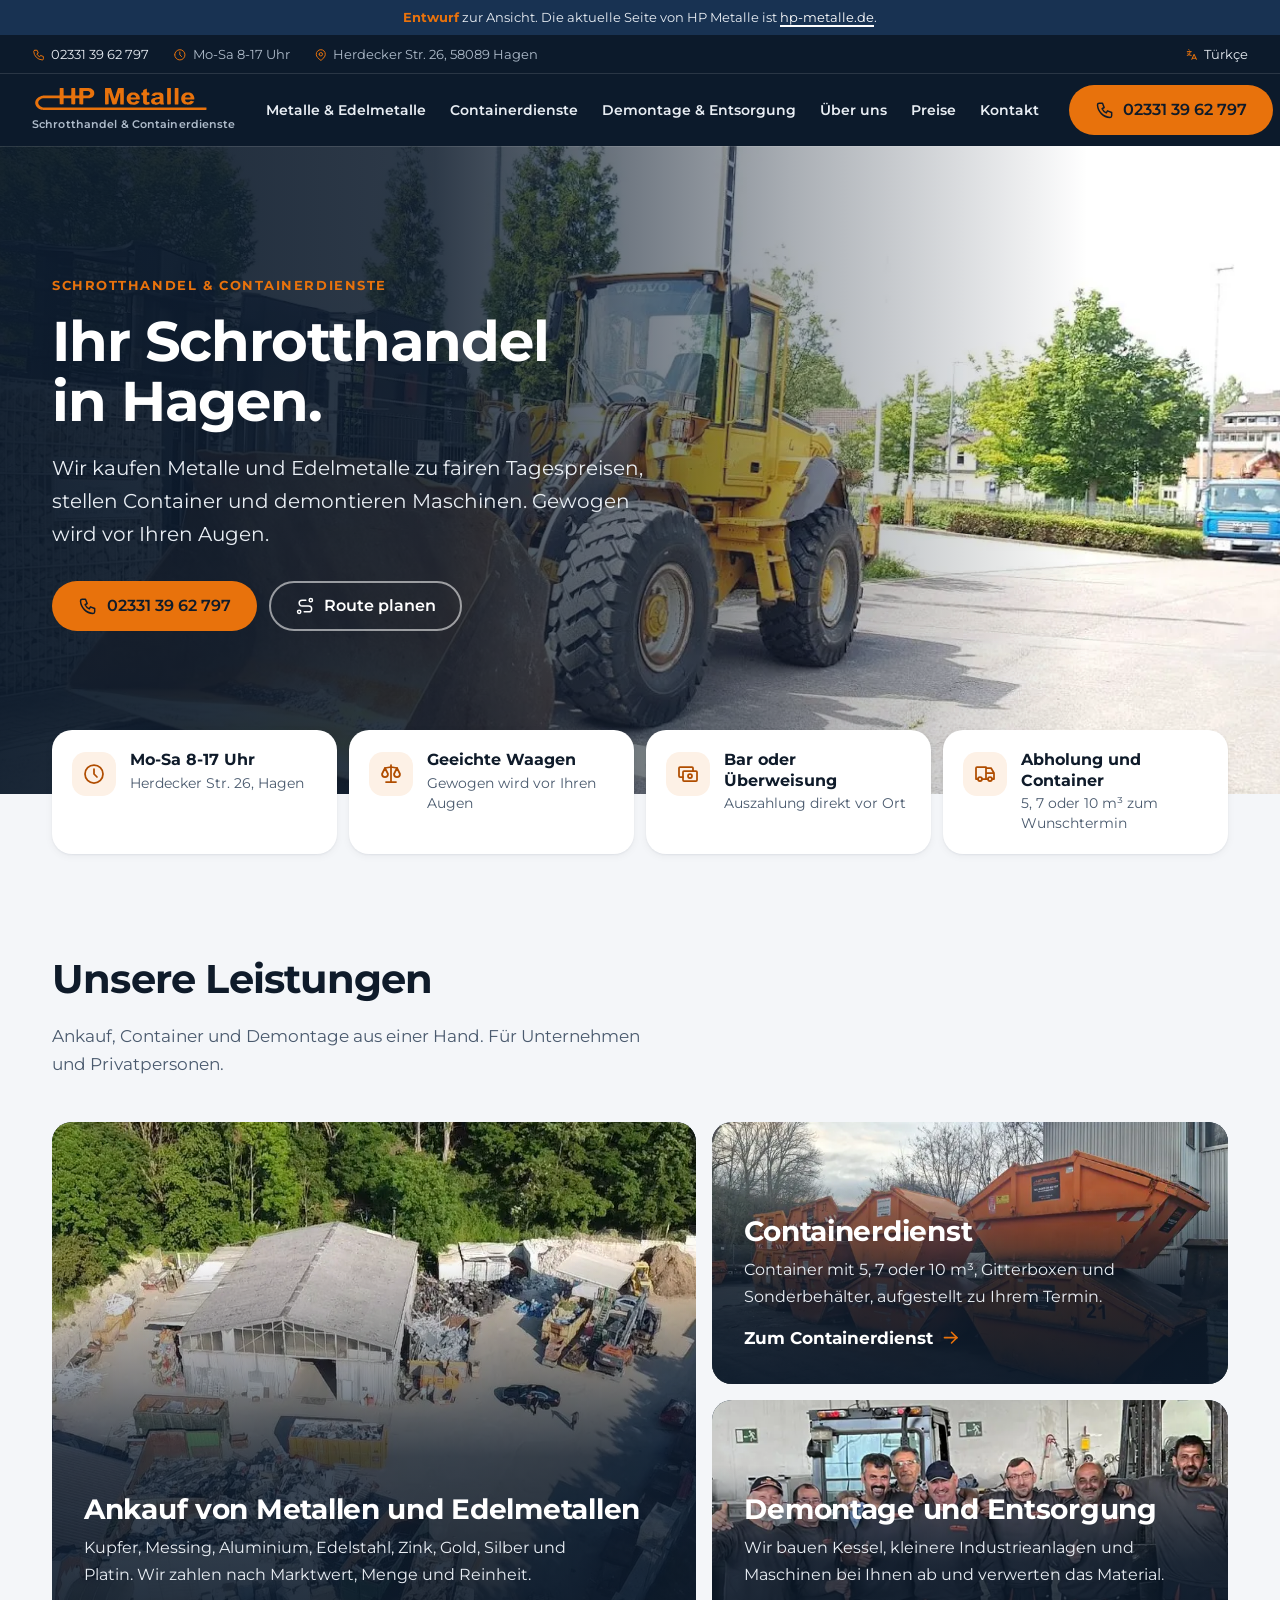
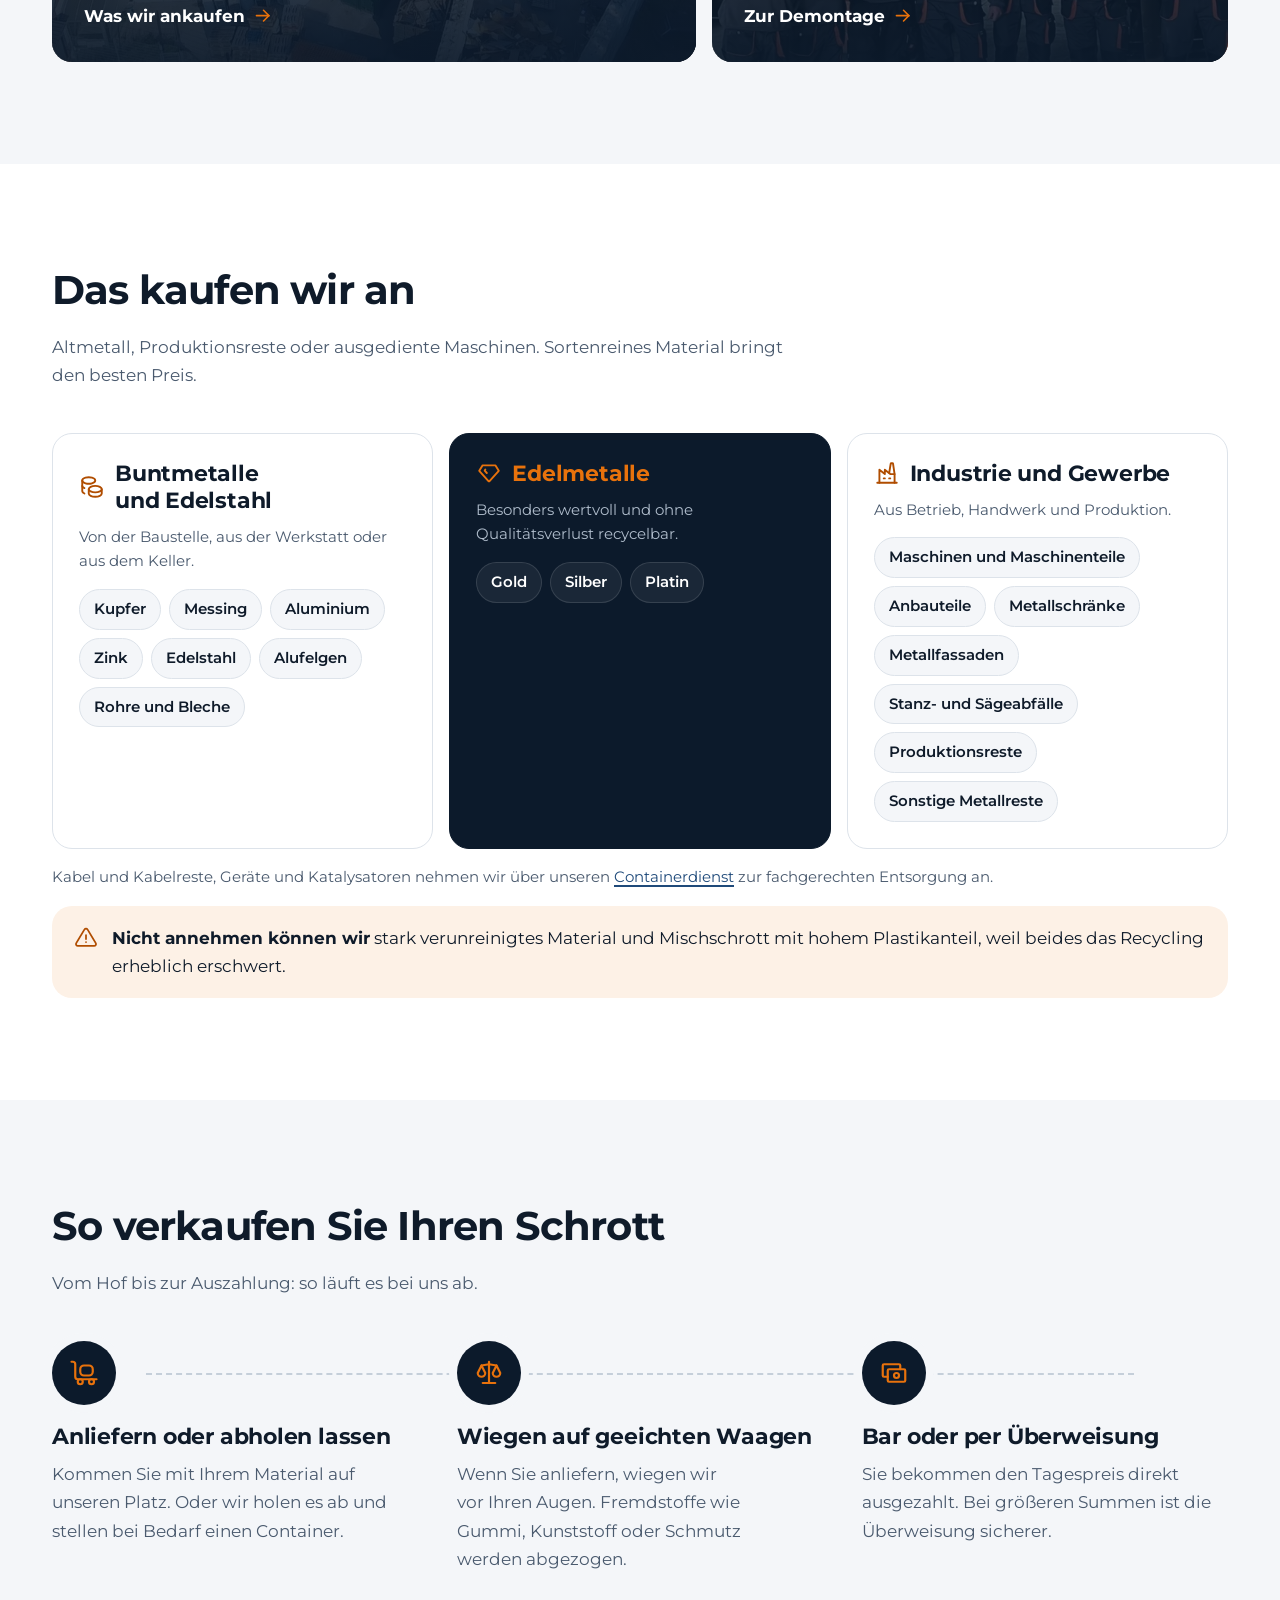
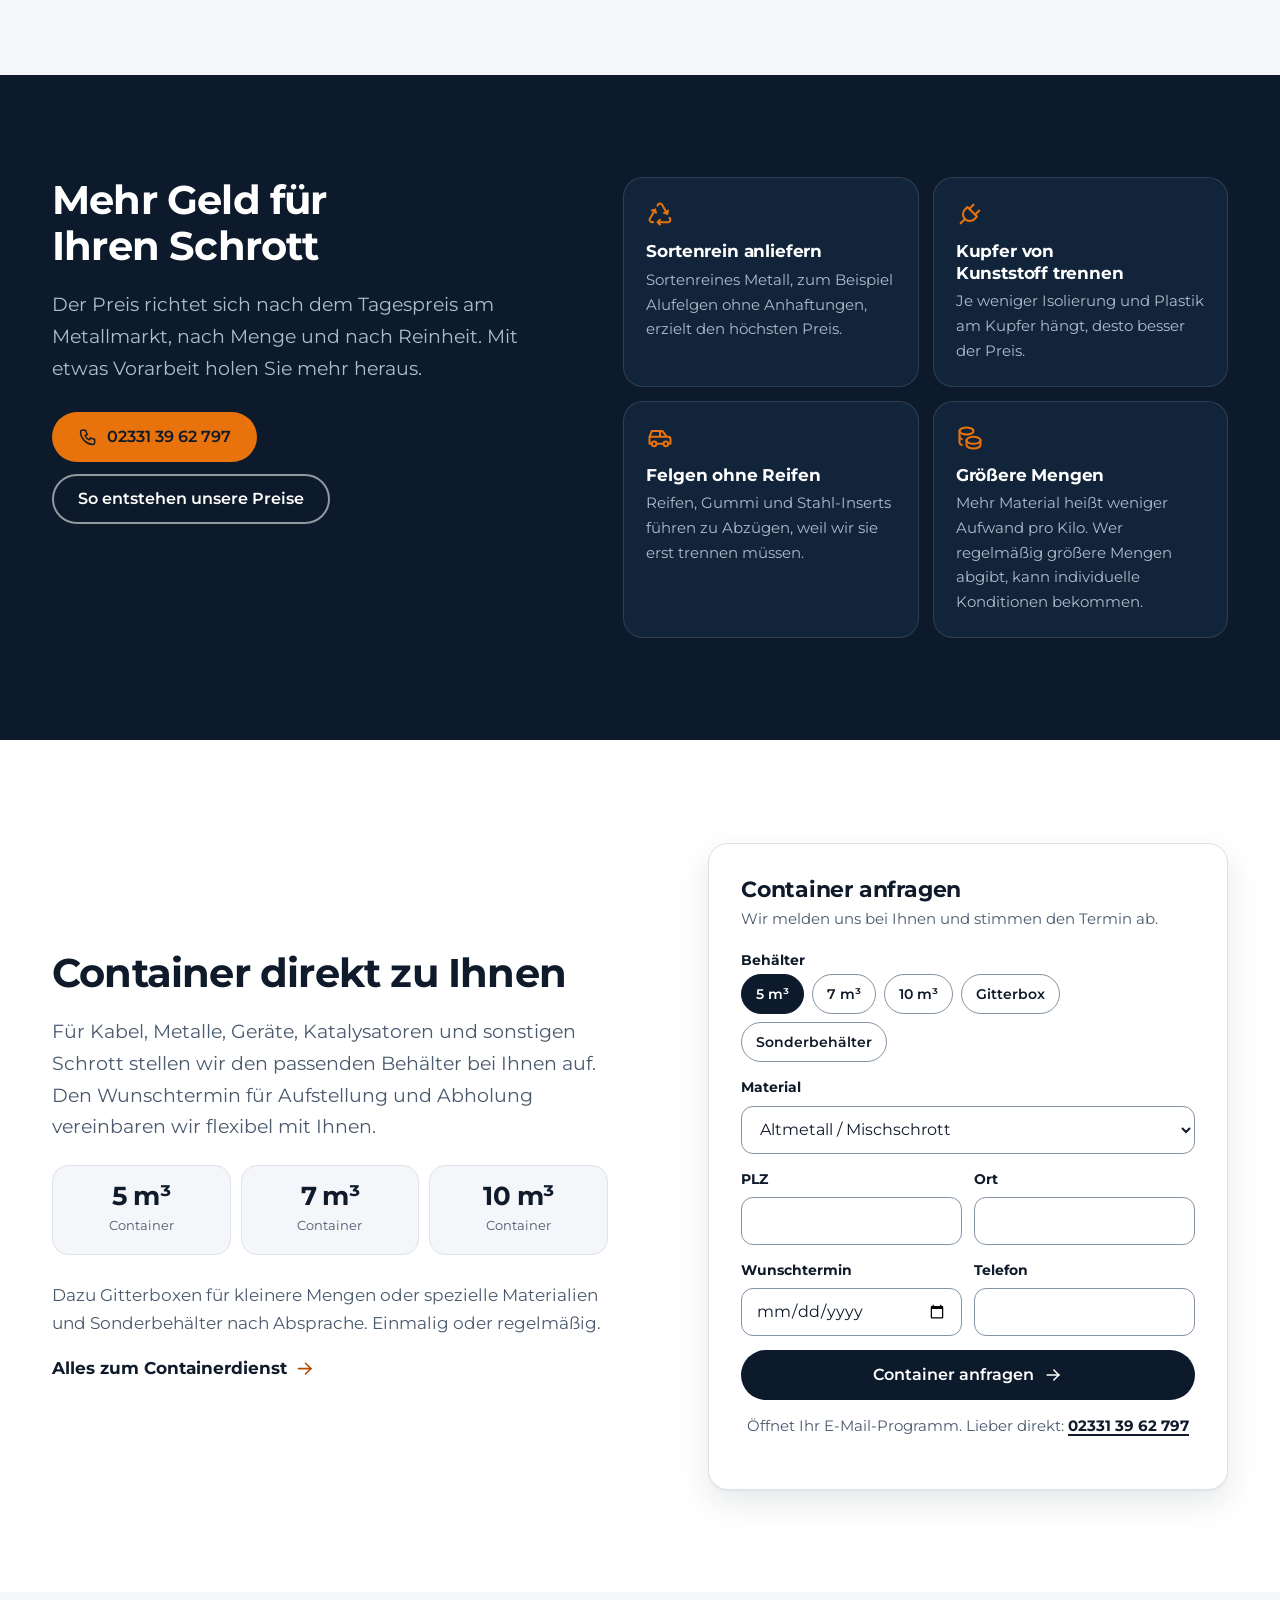
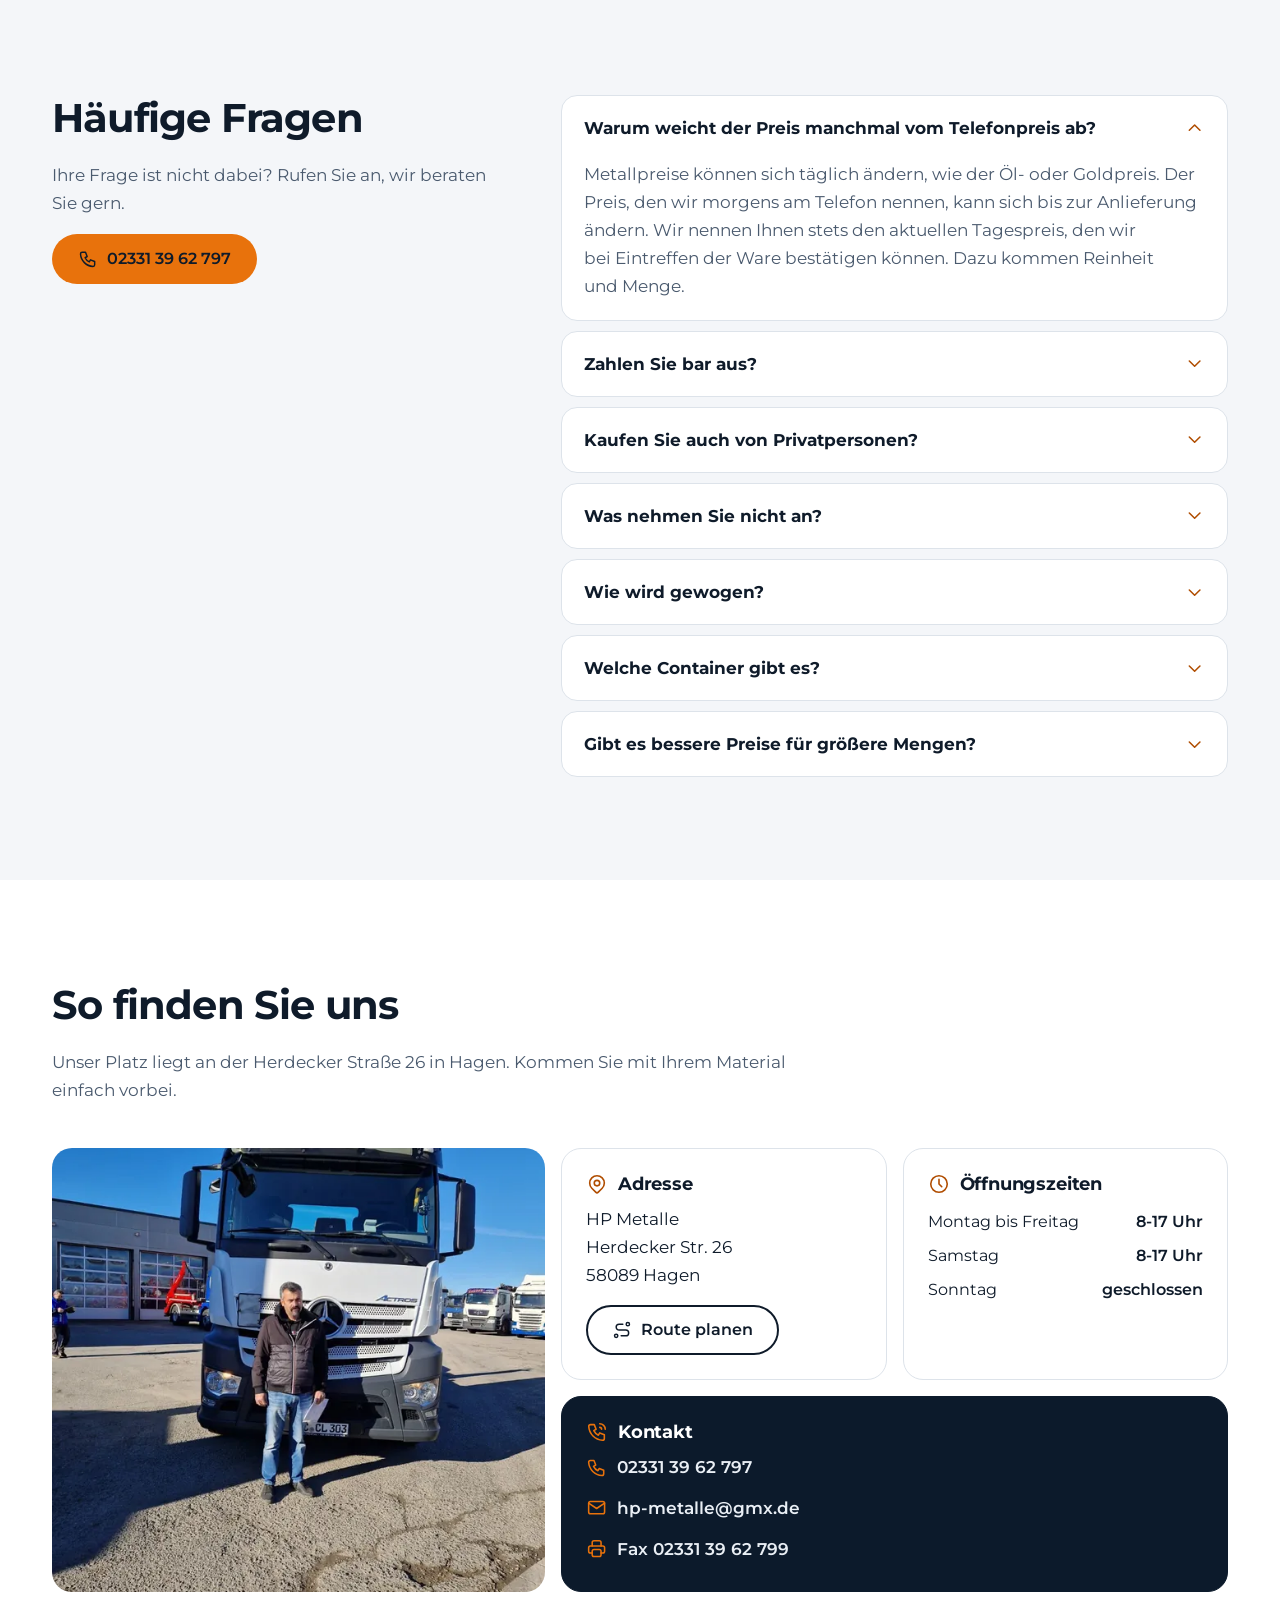
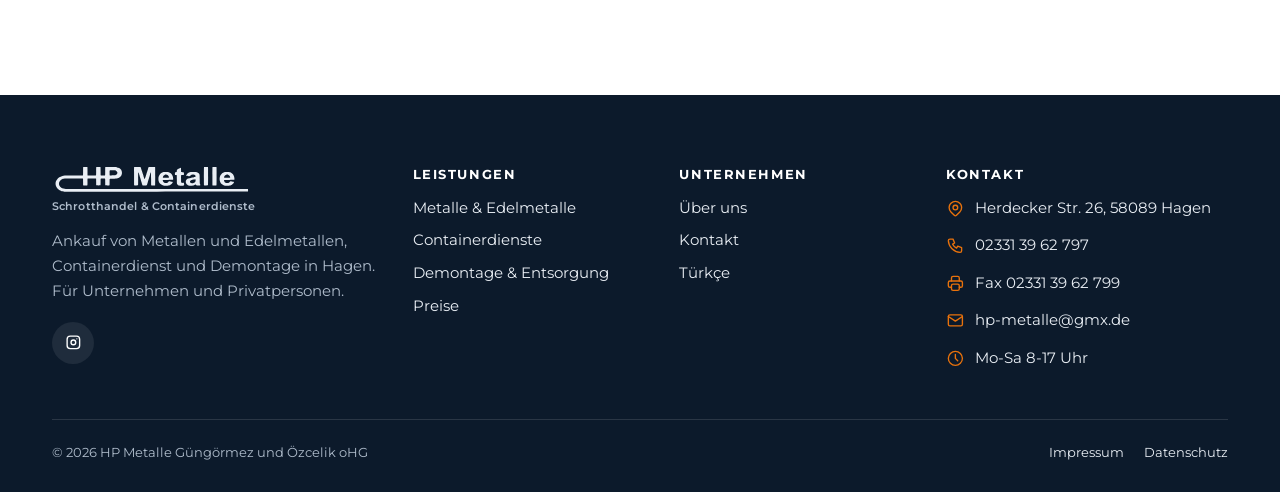
==== commit ebf88d17: "Kritik und Regelpruefung eingearbeitet: Ankaufliste belegt, Preisvorbehalt, Tastatur/Fokus, Vorschau" ====
--- a/index.html
+++ b/index.html
@@ -24,37 +24,38 @@
 <link rel="preload" href="./assets/fonts/Montserrat-700.woff2" as="font" type="font/woff2" crossorigin>
 <link rel="stylesheet" href="./assets/css/site.css">
 <link rel="preload" as="image" type="image/webp" imagesrcset="./assets/img/bagger-800.webp 800w, ./assets/img/bagger-1360.webp 1360w" imagesizes="100vw">
-<script type="application/ld+json">{"@context": "https://schema.org", "@type": "RecyclingCenter", "name": "HP Metalle", "legalName": "HP Metalle Güngörmez und Özcelik oHG", "description": "Schrotthandel und Containerdienste in Hagen: Ankauf von Metallen und Edelmetallen, Containerdienst, Demontage und Entsorgung.", "url": "https://hp-metalle.aki-express.de/", "image": "https://hp-metalle.aki-express.de/assets/img/og.jpg", "logo": "https://hp-metalle.aki-express.de/assets/apple-touch-icon.png", "telephone": "+49 2331 3962797", "faxNumber": "+49 2331 3962799", "email": "hp-metalle@gmx.de", "address": {"@type": "PostalAddress", "streetAddress": "Herdecker Str. 26", "postalCode": "58089", "addressLocality": "Hagen", "addressRegion": "NRW", "addressCountry": "DE"}, "geo": {"@type": "GeoCoordinates", "latitude": 51.3877948, "longitude": 7.4453181}, "openingHoursSpecification": [{"@type": "OpeningHoursSpecification", "dayOfWeek": ["Monday", "Tuesday", "Wednesday", "Thursday", "Friday", "Saturday"], "opens": "08:00", "closes": "17:00"}], "paymentAccepted": "Bargeld, Überweisung", "areaServed": "Hagen und Umgebung", "sameAs": ["https://www.instagram.com/hp_metalle/"]}</script>
+<script type="application/ld+json">{"@context": "https://schema.org", "@type": "RecyclingCenter", "name": "HP Metalle", "legalName": "HP Metalle Güngörmez und Özcelik oHG", "description": "Schrotthandel und Containerdienste in Hagen: Ankauf von Metallen und Edelmetallen, Containerdienst, Demontage und Entsorgung.", "url": "https://hp-metalle.aki-express.de/", "image": "https://hp-metalle.aki-express.de/assets/img/og.jpg", "logo": "https://hp-metalle.aki-express.de/assets/apple-touch-icon.png", "telephone": "+49 2331 3962797", "faxNumber": "+49 2331 3962799", "email": "hp-metalle@gmx.de", "address": {"@type": "PostalAddress", "streetAddress": "Herdecker Str. 26", "postalCode": "58089", "addressLocality": "Hagen", "addressRegion": "NRW", "addressCountry": "DE"}, "geo": {"@type": "GeoCoordinates", "latitude": 51.3877948, "longitude": 7.4453181}, "openingHoursSpecification": [{"@type": "OpeningHoursSpecification", "dayOfWeek": ["Monday", "Tuesday", "Wednesday", "Thursday", "Friday", "Saturday"], "opens": "08:00", "closes": "17:00"}], "paymentAccepted": "Bargeld, Überweisung", "sameAs": ["https://www.instagram.com/hp_metalle/"]}</script>
 <link rel="alternate" hreflang="de" href="https://hp-metalle.aki-express.de/">
 <link rel="alternate" hreflang="tr" href="https://hp-metalle.aki-express.de/turkce/">
 <script defer src="./assets/js/site.js"></script>
 </head>
 <body class="page-start">
+<div class="preview-bar"><strong>Entwurf</strong> zur Ansicht. Die aktuelle Seite von HP Metalle ist <a href="https://www.hp-metalle.de/">hp-metalle.de</a>.</div>
 <a class="skip" href="#inhalt">Zum Inhalt springen</a>
 <div class="topbar"><div class="wrap">
-<a href="tel:+4923313962797"><svg class="i" aria-hidden="true" focusable="false" xmlns="http://www.w3.org/2000/svg" viewBox="0 0 24 24" fill="none" stroke="currentColor" stroke-width="1.75" stroke-linecap="round" stroke-linejoin="round" ><path d="M5 4h4l2 5l-2.5 1.5a11 11 0 0 0 5 5l1.5 -2.5l5 2v4a2 2 0 0 1 -2 2a16 16 0 0 1 -15 -15a2 2 0 0 1 2 -2" /></svg>02331 39 62 797</a>
-<span><svg class="i" aria-hidden="true" focusable="false" xmlns="http://www.w3.org/2000/svg" viewBox="0 0 24 24" fill="none" stroke="currentColor" stroke-width="1.75" stroke-linecap="round" stroke-linejoin="round" ><path d="M3 12a9 9 0 1 0 18 0a9 9 0 0 0 -18 0" /><path d="M12 7v5l3 3" /></svg>Mo-Sa 8-17 Uhr</span>
+<a href="tel:+4923313962797"><svg class="i" aria-hidden="true" focusable="false" xmlns="http://www.w3.org/2000/svg" viewBox="0 0 24 24" fill="none" stroke="currentColor" stroke-width="1.75" stroke-linecap="round" stroke-linejoin="round" ><path d="M5 4h4l2 5l-2.5 1.5a11 11 0 0 0 5 5l1.5 -2.5l5 2v4a2 2 0 0 1 -2 2a16 16 0 0 1 -15 -15a2 2 0 0 1 2 -2" /></svg>02331&nbsp;39&nbsp;62&nbsp;797</a>
+<span><svg class="i" aria-hidden="true" focusable="false" xmlns="http://www.w3.org/2000/svg" viewBox="0 0 24 24" fill="none" stroke="currentColor" stroke-width="1.75" stroke-linecap="round" stroke-linejoin="round" ><path d="M3 12a9 9 0 1 0 18 0a9 9 0 0 0 -18 0" /><path d="M12 7v5l3 3" /></svg>Mo-Sa 8-17&nbsp;Uhr</span>
 <span><svg class="i" aria-hidden="true" focusable="false" xmlns="http://www.w3.org/2000/svg" viewBox="0 0 24 24" fill="none" stroke="currentColor" stroke-width="1.75" stroke-linecap="round" stroke-linejoin="round" ><path d="M9 11a3 3 0 1 0 6 0a3 3 0 0 0 -6 0" /><path d="M17.657 16.657l-4.243 4.243a2 2 0 0 1 -2.827 0l-4.244 -4.243a8 8 0 1 1 11.314 0" /></svg>Herdecker Str. 26, 58089 Hagen</span>
 <a class="topbar__lang" href="./turkce/" hreflang="tr" lang="tr"><svg class="i" aria-hidden="true" focusable="false" xmlns="http://www.w3.org/2000/svg" viewBox="0 0 24 24" fill="none" stroke="currentColor" stroke-width="1.75" stroke-linecap="round" stroke-linejoin="round" ><path d="M9 6.371c0 4.418 -2.239 6.629 -5 6.629" /><path d="M4 6.371h7" /><path d="M5 9c0 2.144 2.252 3.908 6 4" /><path d="M12 20l4 -9l4 9" /><path d="M19.1 18h-6.2" /><path d="M6.694 3l.793 .582" /></svg>Türkçe</a>
 </div></div>
 <header class="header" data-header>
 <div class="wrap">
 <a class="brand" href="./" aria-label="HP Metalle, zur Startseite"><svg viewBox="0 0 400 51" role="img" aria-hidden="true" focusable="false"><path fill="currentColor" fill-rule="evenodd" d="M25.86,49.59C25.37,49.54 24.20,49.35 23.26,49.16C22.32,48.97 21.22,48.76 20.82,48.70C20.11,48.60 18.60,48.05 17.47,47.49C17.16,47.33 16.67,47.11 16.39,47.00C15.32,46.58 12.74,44.63 11.42,43.26C8.59,40.31 7.10,36.90 7.10,33.35C7.10,29.84 8.52,26.53 11.28,23.58C11.86,22.96 12.47,22.35 12.64,22.22C14.81,20.59 15.40,20.19 15.89,20.00C16.21,19.88 16.72,19.64 17.02,19.45C17.89,18.93 18.45,18.71 19.80,18.35C20.49,18.17 21.62,17.86 22.31,17.67C23.53,17.33 24.21,17.22 26.57,17.00C27.30,16.93 33.48,16.90 44.55,16.90C59.63,16.91 61.44,16.89 61.66,16.76C62.16,16.42 62.15,16.65 62.17,8.75C62.19,2.26 62.21,1.27 62.36,0.68L62.52,0.00L66.61,0.00C69.80,0.00 70.71,0.03 70.74,0.13C70.99,0.98 71.01,1.78 71.03,8.75C71.05,16.83 71.03,16.49 71.60,16.80C71.89,16.96 87.41,16.96 87.70,16.80C88.27,16.49 88.25,16.82 88.30,8.70C88.35,1.73 88.36,1.21 88.54,0.62L88.73,0.00L92.80,-0.00L96.87,-0.00L97.03,0.78C97.18,1.46 97.20,2.41 97.20,8.80C97.20,16.87 97.17,16.54 97.88,16.81C98.30,16.97 105.31,16.96 105.70,16.80C106.37,16.52 106.35,16.84 106.37,8.75C106.38,2.10 106.40,1.39 106.56,0.73L106.74,0.00L117.38,0.00C127.54,0.00 128.03,0.01 128.28,0.18C128.66,0.44 128.77,0.47 130.38,0.81C131.59,1.06 133.76,1.76 134.41,2.10C134.95,2.40 136.25,3.41 136.93,4.08C138.96,6.07 139.90,8.44 139.90,11.55C139.90,14.48 139.29,16.32 137.59,18.45C136.47,19.86 134.24,21.46 132.85,21.85C132.52,21.94 131.80,22.17 131.25,22.35C129.30,23.01 127.18,23.20 120.70,23.29C115.73,23.35 115.77,23.35 115.42,23.87C115.26,24.12 115.25,24.65 115.20,30.23L115.15,36.32L114.82,36.61C114.50,36.90 114.50,36.90 110.92,36.90C107.72,36.90 107.31,36.88 107.00,36.72C106.36,36.40 106.37,36.58 106.39,30.14C106.41,23.96 106.40,23.72 105.94,23.29C105.68,23.05 105.68,23.05 102.02,23.02C97.95,22.98 97.71,23.01 97.40,23.53C97.21,23.84 97.20,24.08 97.20,29.88C97.20,36.36 97.20,36.38 96.69,36.74C96.48,36.88 96.02,36.90 92.84,36.90C89.25,36.90 89.23,36.90 88.89,36.67C88.31,36.28 88.31,36.31 88.31,29.75C88.30,23.16 88.33,23.47 87.70,23.15C87.22,22.90 72.10,22.93 71.60,23.18C71.01,23.47 71.01,23.43 71.01,30.07C71.01,36.62 71.01,36.53 70.45,36.78C70.07,36.95 63.15,36.95 62.81,36.77C62.16,36.44 62.20,36.78 62.17,29.95C62.15,25.13 62.12,23.70 62.02,23.53C61.71,22.98 62.79,23.01 43.44,23.00C21.78,22.98 23.37,22.87 20.10,24.58C17.45,25.96 15.75,27.68 14.67,30.05C14.12,31.25 14.00,31.87 14.00,33.39C14.00,34.85 14.16,35.60 14.73,36.80C15.48,38.41 17.01,40.18 18.61,41.27C19.54,41.91 22.12,43.10 22.90,43.24C24.58,43.56 25.93,43.73 27.50,43.81C28.41,43.85 110.64,43.89 210.23,43.90C368.38,43.90 391.35,43.92 391.59,44.05C392.07,44.29 392.14,44.64 392.13,46.66C392.12,48.64 392.07,48.87 391.57,49.24C391.29,49.45 391.29,49.45 209.97,49.47C85.89,49.49 28.40,49.53 27.86,49.60C27.42,49.65 27.00,49.69 26.91,49.69C26.82,49.68 26.35,49.63 25.86,49.59ZM226.55,37.60C226.00,37.55 224.97,37.40 224.25,37.26C223.53,37.12 222.59,36.96 222.15,36.90C221.29,36.78 220.34,36.35 218.44,35.24C215.79,33.69 213.67,30.49 213.04,27.10C212.79,25.79 212.79,22.08 213.03,20.67C213.67,16.98 216.22,13.46 219.51,11.71C220.63,11.12 223.00,10.21 223.85,10.05C224.93,9.84 229.93,9.84 231.12,10.05C232.03,10.21 234.28,11.04 235.63,11.71C238.22,13.01 240.21,15.28 241.30,18.17C242.13,20.38 242.65,24.11 242.26,25.05C241.94,25.80 242.70,25.74 231.89,25.80C222.25,25.85 222.21,25.85 221.93,26.06C221.47,26.40 221.43,26.76 221.75,27.77C222.19,29.19 222.64,29.86 223.95,30.99C224.90,31.81 226.26,32.20 228.22,32.20C230.74,32.20 231.71,31.70 233.02,29.71C233.81,28.52 233.89,28.51 237.05,28.98C241.62,29.67 242.06,29.95 241.09,31.54C239.44,34.21 236.22,36.50 233.40,36.99C232.77,37.10 231.76,37.28 231.15,37.39C229.82,37.63 227.90,37.71 226.55,37.60ZM256.82,37.60C255.77,37.49 253.12,36.82 252.64,36.55C251.72,36.01 250.66,34.82 250.26,33.85C249.81,32.77 249.77,32.14 249.71,24.29C249.65,17.01 249.65,16.82 249.45,16.60C249.11,16.22 248.68,16.10 247.63,16.10C245.88,16.10 245.76,15.89 245.82,13.06C245.87,10.50 246.01,10.30 247.81,10.30C249.57,10.30 249.70,10.11 249.70,7.65C249.70,5.46 249.73,5.37 250.69,4.76C251.48,4.25 253.05,3.45 253.98,3.06C254.32,2.93 254.87,2.65 255.19,2.46C255.85,2.05 256.99,1.60 257.33,1.60C257.46,1.60 257.67,1.72 257.81,1.86C258.05,2.12 258.05,2.12 258.10,5.89C258.15,9.90 258.15,9.85 258.64,10.13C258.78,10.21 259.59,10.27 260.95,10.30C263.95,10.37 263.90,10.32 263.90,13.25C263.90,16.13 263.94,16.10 261.03,16.11C258.86,16.11 258.54,16.18 258.27,16.70C258.01,17.21 258.05,29.83 258.31,30.41C258.93,31.76 260.17,32.19 262.01,31.70C263.88,31.20 263.88,31.20 264.37,35.46C264.44,36.11 264.22,36.56 263.73,36.76C263.18,36.99 260.46,37.49 259.14,37.60C257.84,37.71 257.87,37.71 256.82,37.60ZM276.65,37.60C275.95,37.52 273.74,37.07 272.70,36.80C271.84,36.57 269.81,35.09 269.05,34.13C267.49,32.17 267.12,29.73 268.00,27.24C268.59,25.55 270.51,23.76 272.41,23.11C272.87,22.96 273.57,22.69 273.95,22.53C274.85,22.14 276.20,21.84 277.35,21.75C277.84,21.72 278.63,21.60 279.10,21.49C279.57,21.38 280.56,21.18 281.30,21.04C282.04,20.91 283.12,20.66 283.70,20.50C284.28,20.34 285.09,20.16 285.50,20.10C286.87,19.91 287.14,19.65 287.12,18.53C287.09,16.66 285.53,15.44 282.84,15.18C280.13,14.91 278.51,15.44 277.00,17.10C275.60,18.62 275.51,18.63 271.96,18.05C269.43,17.63 269.17,17.55 268.93,17.05C268.39,15.92 270.80,12.71 273.02,11.59C274.34,10.93 276.39,10.22 277.49,10.04C278.91,9.82 287.00,9.89 288.04,10.13C289.99,10.59 292.39,11.76 293.38,12.73C295.32,14.63 295.44,15.30 295.45,24.65C295.46,32.38 295.55,33.34 296.46,35.24C297.02,36.41 296.81,36.90 295.73,36.90C295.41,36.90 293.91,36.91 292.40,36.92C289.14,36.95 289.21,36.97 288.53,35.85C287.76,34.57 287.51,34.54 285.92,35.49C284.22,36.50 283.64,36.76 282.50,36.98C281.92,37.10 281.04,37.28 280.53,37.39C279.41,37.62 277.73,37.72 276.65,37.60ZM349.13,37.59C348.25,37.53 347.22,37.36 344.21,36.80C343.23,36.62 340.62,35.16 339.46,34.13C337.37,32.30 336.14,29.91 335.44,26.32C335.27,25.44 335.25,22.52 335.41,21.64C336.00,18.29 336.73,16.65 338.63,14.43C339.48,13.44 341.09,12.15 342.15,11.63C343.39,11.01 345.66,10.17 346.50,10.03C347.72,9.82 353.39,9.90 354.22,10.14C355.00,10.36 357.48,11.34 358.23,11.71C361.01,13.10 363.37,16.14 364.25,19.47C364.84,21.68 365.11,24.39 364.82,25.12C364.55,25.79 365.20,25.74 354.40,25.80C346.89,25.84 344.60,25.88 344.43,25.97C343.21,26.67 345.00,30.24 347.22,31.54C348.52,32.30 352.30,32.41 353.63,31.73C354.10,31.49 354.69,30.90 355.40,29.95C356.53,28.43 356.30,28.48 359.55,28.98C363.45,29.58 364.00,29.78 364.00,30.59C364.00,31.57 361.74,34.17 359.93,35.28C357.93,36.51 357.47,36.71 356.06,36.96C355.34,37.08 354.43,37.26 354.05,37.34C353.29,37.50 351.20,37.71 350.55,37.68C350.33,37.68 349.69,37.64 349.13,37.59ZM165.17,36.90C164.83,36.86 164.62,36.76 164.42,36.57C164.15,36.30 164.15,36.30 164.12,18.87C164.10,3.16 164.11,1.38 164.26,0.72L164.42,0.00L170.74,0.00L177.05,0.01L177.47,0.93C177.70,1.44 177.94,2.05 178.00,2.30C178.06,2.55 178.28,3.27 178.50,3.90C178.71,4.53 179.14,5.86 179.45,6.85C179.76,7.84 180.15,9.05 180.32,9.55C180.48,10.04 180.76,10.95 180.94,11.55C181.28,12.68 181.70,13.99 182.42,16.20C182.64,16.89 182.93,17.81 183.05,18.25C183.17,18.69 183.39,19.36 183.54,19.75C183.69,20.13 183.92,20.89 184.06,21.44C184.72,24.04 185.52,24.72 186.01,23.08C186.13,22.68 186.39,21.81 186.60,21.15C186.81,20.49 187.21,19.23 187.48,18.35C187.76,17.47 188.13,16.32 188.30,15.80C188.47,15.28 188.74,14.40 188.89,13.85C189.05,13.30 189.36,12.29 189.58,11.60C190.44,8.98 190.89,7.52 191.09,6.79C191.21,6.37 191.41,5.76 191.55,5.43C191.68,5.09 191.89,4.42 192.01,3.94C192.13,3.45 192.47,2.43 192.77,1.68C193.06,0.92 193.30,0.24 193.30,0.15C193.30,0.02 194.01,0.00 199.69,0.00L206.08,0.00L206.24,0.66C206.49,1.63 206.50,35.99 206.25,36.36C205.88,36.93 205.87,36.93 202.37,36.92C199.07,36.91 198.80,36.88 198.45,36.50C198.25,36.28 198.25,36.10 198.20,23.96C198.16,14.50 198.12,11.59 198.03,11.37C197.88,11.04 197.65,10.93 197.45,11.10C197.29,11.23 196.49,13.69 195.96,15.66C195.77,16.37 195.55,17.14 195.46,17.35C195.38,17.57 195.17,18.25 195.01,18.86C194.84,19.47 194.62,20.21 194.51,20.51C194.40,20.81 194.20,21.46 194.07,21.95C193.93,22.45 193.64,23.43 193.42,24.15C192.62,26.71 191.73,29.70 191.14,31.75C190.95,32.41 190.64,33.42 190.46,34.00C190.27,34.58 190.05,35.30 189.96,35.60C189.59,36.93 189.65,36.92 185.26,36.93C182.65,36.93 181.59,36.90 181.43,36.82C180.91,36.54 180.51,35.71 180.01,33.85C179.84,33.24 179.60,32.43 179.46,32.05C179.33,31.66 179.14,31.03 179.06,30.65C178.97,30.26 178.72,29.41 178.50,28.75C178.10,27.53 177.56,25.72 177.13,24.20C177.00,23.73 176.72,22.81 176.50,22.15C176.28,21.49 176.01,20.57 175.90,20.11C175.78,19.65 175.60,19.04 175.49,18.76C175.38,18.48 175.23,17.98 175.14,17.65C175.06,17.32 174.79,16.40 174.55,15.60C174.31,14.80 174.05,13.83 173.96,13.45C173.70,12.30 172.91,10.96 172.61,11.14C172.32,11.32 172.30,12.21 172.30,24.00C172.30,36.91 172.32,36.33 171.79,36.73C171.54,36.91 171.33,36.92 168.59,36.93C166.97,36.94 165.44,36.93 165.17,36.90ZM304.70,36.89C304.29,36.80 304.02,36.55 303.90,36.11C303.71,35.42 303.77,1.81 303.96,0.82L304.13,0.00L308.00,-0.00L311.88,-0.00L312.04,0.87C312.25,2.02 312.28,35.60 312.07,36.19C311.82,36.92 311.81,36.92 308.22,36.93C306.45,36.94 304.87,36.92 304.70,36.89ZM321.84,36.92C321.41,36.85 321.08,36.66 320.95,36.39C320.77,36.05 320.73,1.70 320.90,0.90C321.13,-0.12 320.58,-0.00 324.99,-0.00L328.87,-0.00L329.04,1.02C329.20,1.97 329.21,3.41 329.18,19.10C329.15,37.84 329.19,36.48 328.59,36.81C328.40,36.91 322.41,37.01 321.84,36.92ZM283.07,32.15C284.87,31.62 285.54,31.14 286.58,29.64C287.09,28.91 287.39,26.13 287.06,25.26C286.81,24.62 286.56,24.54 285.50,24.80C285.03,24.91 284.40,25.00 284.10,25.00C283.44,25.00 281.94,25.24 281.25,25.45C280.98,25.54 280.26,25.74 279.67,25.91C277.18,26.59 275.99,27.63 276.01,29.09C276.02,29.81 276.15,30.16 276.69,30.90C277.24,31.65 277.42,31.78 278.50,32.19C280.11,32.81 280.88,32.80 283.07,32.15ZM233.62,21.21C234.42,20.32 233.44,17.91 231.76,16.65C229.50,14.95 227.45,14.70 225.15,15.85C223.39,16.72 222.35,17.82 221.90,19.28C221.50,20.58 221.70,21.23 222.60,21.54C222.68,21.56 225.13,21.58 228.03,21.57L233.32,21.55L233.62,21.21ZM355.62,21.50C356.42,21.27 356.59,20.59 356.16,19.25C355.67,17.72 354.75,16.74 352.95,15.84C350.53,14.64 348.31,14.99 346.00,16.93C344.22,18.42 343.59,21.10 344.93,21.49C345.38,21.62 355.15,21.63 355.62,21.50ZM126.39,16.63C127.51,16.33 129.10,15.36 129.74,14.59C130.80,13.33 131.09,11.31 130.40,9.95C129.84,8.85 129.56,8.53 128.52,7.85C126.69,6.66 126.19,6.58 120.45,6.62C116.56,6.65 116.12,6.67 115.83,6.83C115.19,7.18 115.19,7.15 115.22,11.83C115.26,16.88 115.19,16.66 116.65,16.84C117.56,16.95 125.88,16.77 126.39,16.63Z"/></svg><span class="brand__tag">Schrotthandel &amp; Containerdienste</span></a>
+<button class="menu-btn" type="button" aria-expanded="false" aria-controls="nav" aria-label="Menü öffnen"><svg class="i i--open" aria-hidden="true" focusable="false" xmlns="http://www.w3.org/2000/svg" viewBox="0 0 24 24" fill="none" stroke="currentColor" stroke-width="1.75" stroke-linecap="round" stroke-linejoin="round" ><path d="M4 6l16 0" /><path d="M4 12l16 0" /><path d="M4 18l16 0" /></svg><svg class="i i--close" aria-hidden="true" focusable="false" xmlns="http://www.w3.org/2000/svg" viewBox="0 0 24 24" fill="none" stroke="currentColor" stroke-width="1.75" stroke-linecap="round" stroke-linejoin="round" ><path d="M18 6l-12 12" /><path d="M6 6l12 12" /></svg></button>
 <nav class="nav" id="nav" aria-label="Hauptmenü"><a href="./metalle-_-edelmetalle/">Metalle &amp; Edelmetalle</a><a href="./containerdienste/">Containerdienste</a><a href="./demontage-_-entsorgung/">Demontage &amp; Entsorgung</a><a href="./ueber-uns/">Über uns</a><a href="./preise/">Preise</a><a href="./common/info/kontaktieren-sie-uns.html">Kontakt</a></nav>
-<a class="btn btn--primary header__cta" href="tel:+4923313962797"><svg class="i" aria-hidden="true" focusable="false" xmlns="http://www.w3.org/2000/svg" viewBox="0 0 24 24" fill="none" stroke="currentColor" stroke-width="1.75" stroke-linecap="round" stroke-linejoin="round" ><path d="M5 4h4l2 5l-2.5 1.5a11 11 0 0 0 5 5l1.5 -2.5l5 2v4a2 2 0 0 1 -2 2a16 16 0 0 1 -15 -15a2 2 0 0 1 2 -2" /></svg>02331 39 62 797</a>
-<button class="menu-btn" type="button" aria-expanded="false" aria-controls="nav" aria-label="Menü öffnen"><svg class="i i--open" aria-hidden="true" focusable="false" xmlns="http://www.w3.org/2000/svg" viewBox="0 0 24 24" fill="none" stroke="currentColor" stroke-width="1.75" stroke-linecap="round" stroke-linejoin="round" ><path d="M4 6l16 0" /><path d="M4 12l16 0" /><path d="M4 18l16 0" /></svg><svg class="i i--close" aria-hidden="true" focusable="false" xmlns="http://www.w3.org/2000/svg" viewBox="0 0 24 24" fill="none" stroke="currentColor" stroke-width="1.75" stroke-linecap="round" stroke-linejoin="round" ><path d="M18 6l-12 12" /><path d="M6 6l12 12" /></svg></button>
+<a class="btn btn--primary header__cta" href="tel:+4923313962797"><svg class="i" aria-hidden="true" focusable="false" xmlns="http://www.w3.org/2000/svg" viewBox="0 0 24 24" fill="none" stroke="currentColor" stroke-width="1.75" stroke-linecap="round" stroke-linejoin="round" ><path d="M5 4h4l2 5l-2.5 1.5a11 11 0 0 0 5 5l1.5 -2.5l5 2v4a2 2 0 0 1 -2 2a16 16 0 0 1 -15 -15a2 2 0 0 1 2 -2" /></svg>02331&nbsp;39&nbsp;62&nbsp;797</a>
 </div>
 </header>
 <main id="inhalt">
 <section class="hero" aria-labelledby="hero-title">
-<div class="hero__media"><img src="./assets/img/bagger-800.webp" srcset="./assets/img/bagger-800.webp 800w, ./assets/img/bagger-1360.webp 1360w" sizes="100vw" width="1360" height="660" alt="Radlader von HP Metalle auf dem Betriebshof in Hagen" fetchpriority="high" decoding="async"></div>
+<div class="hero__media"><img src="./assets/img/bagger-800.webp" srcset="./assets/img/bagger-800.webp 800w, ./assets/img/bagger-1360.webp 1360w" sizes="100vw" width="1360" height="660" alt="Radlader mit Schrottschaufel" fetchpriority="high" decoding="async"></div>
 <div class="wrap">
 <div class="hero__text">
 <span class="eyebrow">Schrotthandel &amp; Containerdienste</span>
 <h1 id="hero-title">Ihr Schrotthandel in Hagen.</h1>
 <p class="hero__sub">Wir kaufen Metalle und Edelmetalle zu fairen Tagespreisen, stellen Container und demontieren Maschinen. Gewogen wird vor Ihren Augen.</p>
 <div class="hero__ctas">
-<a class="btn btn--primary" href="tel:+4923313962797"><svg class="i" aria-hidden="true" focusable="false" xmlns="http://www.w3.org/2000/svg" viewBox="0 0 24 24" fill="none" stroke="currentColor" stroke-width="1.75" stroke-linecap="round" stroke-linejoin="round" ><path d="M5 4h4l2 5l-2.5 1.5a11 11 0 0 0 5 5l1.5 -2.5l5 2v4a2 2 0 0 1 -2 2a16 16 0 0 1 -15 -15a2 2 0 0 1 2 -2" /></svg>02331 39 62 797</a>
+<a class="btn btn--primary" href="tel:+4923313962797"><svg class="i" aria-hidden="true" focusable="false" xmlns="http://www.w3.org/2000/svg" viewBox="0 0 24 24" fill="none" stroke="currentColor" stroke-width="1.75" stroke-linecap="round" stroke-linejoin="round" ><path d="M5 4h4l2 5l-2.5 1.5a11 11 0 0 0 5 5l1.5 -2.5l5 2v4a2 2 0 0 1 -2 2a16 16 0 0 1 -15 -15a2 2 0 0 1 2 -2" /></svg>02331&nbsp;39&nbsp;62&nbsp;797</a>
 <a class="btn btn--light" href="https://www.google.com/maps/dir/?api=1&amp;destination=HP+Metalle,+Herdecker+Str.+26,+58089+Hagen" target="_blank" rel="noopener"><svg class="i" aria-hidden="true" focusable="false" xmlns="http://www.w3.org/2000/svg" viewBox="0 0 24 24" fill="none" stroke="currentColor" stroke-width="1.75" stroke-linecap="round" stroke-linejoin="round" ><path d="M3 19a2 2 0 1 0 4 0a2 2 0 0 0 -4 0" /><path d="M19 7a2 2 0 1 0 0 -4a2 2 0 0 0 0 4" /><path d="M11 19h5.5a3.5 3.5 0 0 0 0 -7h-8a3.5 3.5 0 0 1 0 -7h4.5" /></svg>Route planen</a>
 </div>
 </div>
@@ -63,10 +64,10 @@
 <section class="facts" aria-label="Das Wichtigste auf einen Blick">
 <div class="wrap">
 <ul>
+<li><span class="ico"><svg class="i" aria-hidden="true" focusable="false" xmlns="http://www.w3.org/2000/svg" viewBox="0 0 24 24" fill="none" stroke="currentColor" stroke-width="1.75" stroke-linecap="round" stroke-linejoin="round" ><path d="M3 12a9 9 0 1 0 18 0a9 9 0 0 0 -18 0" /><path d="M12 7v5l3 3" /></svg></span><div><strong>Mo-Sa 8-17&nbsp;Uhr</strong><span>Herdecker Str. 26, Hagen</span></div></li>
 <li><span class="ico"><svg class="i" aria-hidden="true" focusable="false" xmlns="http://www.w3.org/2000/svg" viewBox="0 0 24 24" fill="none" stroke="currentColor" stroke-width="1.75" stroke-linecap="round" stroke-linejoin="round" ><path d="M7 20l10 0" /><path d="M6 6l6 -1l6 1" /><path d="M12 3l0 17" /><path d="M9 12l-3 -6l-3 6a3 3 0 0 0 6 0" /><path d="M21 12l-3 -6l-3 6a3 3 0 0 0 6 0" /></svg></span><div><strong>Geeichte Waagen</strong><span>Gewogen wird vor Ihren Augen</span></div></li>
 <li><span class="ico"><svg class="i" aria-hidden="true" focusable="false" xmlns="http://www.w3.org/2000/svg" viewBox="0 0 24 24" fill="none" stroke="currentColor" stroke-width="1.75" stroke-linecap="round" stroke-linejoin="round" ><path d="M7 15h-3a1 1 0 0 1 -1 -1v-8a1 1 0 0 1 1 -1h12a1 1 0 0 1 1 1v3" /><path d="M7 10a1 1 0 0 1 1 -1h12a1 1 0 0 1 1 1v8a1 1 0 0 1 -1 1h-12a1 1 0 0 1 -1 -1l0 -8" /><path d="M12 14a2 2 0 1 0 4 0a2 2 0 0 0 -4 0" /></svg></span><div><strong>Bar oder Überweisung</strong><span>Auszahlung direkt vor Ort</span></div></li>
-<li><span class="ico"><svg class="i" aria-hidden="true" focusable="false" xmlns="http://www.w3.org/2000/svg" viewBox="0 0 24 24" fill="none" stroke="currentColor" stroke-width="1.75" stroke-linecap="round" stroke-linejoin="round" ><path d="M5 17a2 2 0 1 0 4 0a2 2 0 1 0 -4 0" /><path d="M15 17a2 2 0 1 0 4 0a2 2 0 1 0 -4 0" /><path d="M5 17h-2v-11a1 1 0 0 1 1 -1h9v12m-4 0h6m4 0h2v-6h-8m0 -5h5l3 5" /></svg></span><div><strong>Abholung und Container</strong><span>5, 7 oder 10 m³ zum Wunschtermin</span></div></li>
-<li><span class="ico"><svg class="i" aria-hidden="true" focusable="false" xmlns="http://www.w3.org/2000/svg" viewBox="0 0 24 24" fill="none" stroke="currentColor" stroke-width="1.75" stroke-linecap="round" stroke-linejoin="round" ><path d="M3 12a9 9 0 1 0 18 0a9 9 0 0 0 -18 0" /><path d="M12 7v5l3 3" /></svg></span><div><strong>Mo-Sa 8-17 Uhr</strong><span>Herdecker Str. 26, Hagen</span></div></li>
+<li><span class="ico"><svg class="i" aria-hidden="true" focusable="false" xmlns="http://www.w3.org/2000/svg" viewBox="0 0 24 24" fill="none" stroke="currentColor" stroke-width="1.75" stroke-linecap="round" stroke-linejoin="round" ><path d="M5 17a2 2 0 1 0 4 0a2 2 0 1 0 -4 0" /><path d="M15 17a2 2 0 1 0 4 0a2 2 0 1 0 -4 0" /><path d="M5 17h-2v-11a1 1 0 0 1 1 -1h9v12m-4 0h6m4 0h2v-6h-8m0 -5h5l3 5" /></svg></span><div><strong>Abholung und Container</strong><span>5, 7 oder 10&nbsp;m³ zum Wunschtermin</span></div></li>
 </ul>
 </div>
 </section>
@@ -80,13 +81,13 @@
 <a class="tile tile--big" href="./metalle-_-edelmetalle/">
 <img src="./assets/img/platz-von-oben-640.webp" srcset="./assets/img/platz-von-oben-640.webp 640w, ./assets/img/platz-von-oben-1280.webp 1280w" sizes="(max-width: 767px) 100vw, 55vw" width="1280" height="720" alt="Betriebshof von HP Metalle in Hagen aus der Luft" loading="lazy" decoding="async">
 <h3>Ankauf von Metallen und Edelmetallen</h3>
-<p>Kupfer, Messing, Aluminium, Edelstahl, Zink, Kabel, Gold, Silber und Platin. Wir zahlen nach Marktwert, Menge und Reinheit.</p>
+<p>Kupfer, Messing, Aluminium, Edelstahl, Zink, Gold, Silber und Platin. Wir zahlen nach Marktwert, Menge und Reinheit.</p>
 <span class="link-arrow">Was wir ankaufen <svg class="i" aria-hidden="true" focusable="false" xmlns="http://www.w3.org/2000/svg" viewBox="0 0 24 24" fill="none" stroke="currentColor" stroke-width="1.75" stroke-linecap="round" stroke-linejoin="round" ><path d="M5 12l14 0" /><path d="M13 18l6 -6" /><path d="M13 6l6 6" /></svg></span>
 </a>
 <a class="tile" href="./containerdienste/">
 <img src="./assets/img/container-ansicht-2-800.webp" srcset="./assets/img/container-ansicht-2-800.webp 800w, ./assets/img/container-ansicht-2-1600.webp 1600w" sizes="(max-width: 767px) 100vw, 45vw" width="1600" height="739" alt="Absetzcontainer von HP Metalle" loading="lazy" decoding="async">
 <h3>Containerdienst</h3>
-<p>Container mit 5, 7 oder 10 m³, Gitterboxen und Sonderbehälter, aufgestellt zu Ihrem Termin.</p>
+<p>Container mit 5, 7 oder 10&nbsp;m³, Gitterboxen und Sonderbehälter, aufgestellt zu Ihrem Termin.</p>
 <span class="link-arrow">Zum Containerdienst <svg class="i" aria-hidden="true" focusable="false" xmlns="http://www.w3.org/2000/svg" viewBox="0 0 24 24" fill="none" stroke="currentColor" stroke-width="1.75" stroke-linecap="round" stroke-linejoin="round" ><path d="M5 12l14 0" /><path d="M13 18l6 -6" /><path d="M13 6l6 6" /></svg></span>
 </a>
 <a class="tile tile--team" href="./demontage-_-entsorgung/">
@@ -113,14 +114,15 @@
 <div class="mat-group mat-group--accent">
 <h3><svg class="i" aria-hidden="true" focusable="false" xmlns="http://www.w3.org/2000/svg" viewBox="0 0 24 24" fill="none" stroke="currentColor" stroke-width="1.75" stroke-linecap="round" stroke-linejoin="round" ><path d="M6 5h12l3 5l-8.5 9.5a.7 .7 0 0 1 -1 0l-8.5 -9.5l3 -5" /><path d="M10 12l-2 -2.2l.6 -1" /></svg>Edelmetalle</h3>
 <p>Besonders wertvoll und ohne Qualitätsverlust recycelbar.</p>
-<ul class="chips"><li>Gold</li><li>Silber</li><li>Platin</li><li>Katalysatoren</li></ul>
+<ul class="chips"><li>Gold</li><li>Silber</li><li>Platin</li></ul>
 </div>
 <div class="mat-group">
-<h3><svg class="i" aria-hidden="true" focusable="false" xmlns="http://www.w3.org/2000/svg" viewBox="0 0 24 24" fill="none" stroke="currentColor" stroke-width="1.75" stroke-linecap="round" stroke-linejoin="round" ><path d="M3 21h18" /><path d="M5 21v-12l5 4v-4l5 4h4" /><path d="M19 21v-8l-1.436 -9.574a.5 .5 0 0 0 -.495 -.426h-1.145a.5 .5 0 0 0 -.494 .418l-1.43 8.582" /><path d="M9 17h1" /><path d="M14 17h1" /></svg>Kabel, Geräte und Industrie</h3>
+<h3><svg class="i" aria-hidden="true" focusable="false" xmlns="http://www.w3.org/2000/svg" viewBox="0 0 24 24" fill="none" stroke="currentColor" stroke-width="1.75" stroke-linecap="round" stroke-linejoin="round" ><path d="M3 21h18" /><path d="M5 21v-12l5 4v-4l5 4h4" /><path d="M19 21v-8l-1.436 -9.574a.5 .5 0 0 0 -.495 -.426h-1.145a.5 .5 0 0 0 -.494 .418l-1.43 8.582" /><path d="M9 17h1" /><path d="M14 17h1" /></svg>Industrie und Gewerbe</h3>
 <p>Aus Betrieb, Handwerk und Produktion.</p>
-<ul class="chips"><li>Kabel und Kabelreste</li><li>Geräte</li><li>Maschinen und Maschinenteile</li><li>Anbauteile</li><li>Metallschränke</li><li>Metallfassaden</li><li>Stanz- und Sägeabfälle</li><li>Produktionsreste</li></ul>
-</div>
-</div>
+<ul class="chips"><li>Maschinen und Maschinenteile</li><li>Anbauteile</li><li>Metallschränke</li><li>Metallfassaden</li><li>Stanz- und Sägeabfälle</li><li>Produktionsreste</li><li>Sonstige Metallreste</li></ul>
+</div>
+</div>
+<p class="mat-extra">Kabel und Kabelreste, Geräte und Katalysatoren nehmen wir über unseren <a href="./containerdienste/">Containerdienst</a> zur fachgerechten Entsorgung an.</p>
 <div class="note"><svg class="i" aria-hidden="true" focusable="false" xmlns="http://www.w3.org/2000/svg" viewBox="0 0 24 24" fill="none" stroke="currentColor" stroke-width="1.75" stroke-linecap="round" stroke-linejoin="round" ><path d="M12 9v4" /><path d="M10.363 3.591l-8.106 13.534a1.914 1.914 0 0 0 1.636 2.871h16.214a1.914 1.914 0 0 0 1.636 -2.87l-8.106 -13.536a1.914 1.914 0 0 0 -3.274 0" /><path d="M12 16h.01" /></svg><p><strong>Nicht annehmen können wir</strong> stark verunreinigtes Material und Mischschrott mit hohem Plastikanteil, weil beides das Recycling erheblich erschwert.</p></div>
 </div>
 </section>
@@ -132,7 +134,7 @@
 </div>
 <ol class="steps">
 <li><span class="ico"><svg class="i" aria-hidden="true" focusable="false" xmlns="http://www.w3.org/2000/svg" viewBox="0 0 24 24" fill="none" stroke="currentColor" stroke-width="1.75" stroke-linecap="round" stroke-linejoin="round" ><path d="M2 3h1a2 2 0 0 1 2 2v10a2 2 0 0 0 2 2h15" /><path d="M9 9a3 3 0 0 1 3 -3h4a3 3 0 0 1 3 3v2a3 3 0 0 1 -3 3h-4a3 3 0 0 1 -3 -3l0 -2" /><path d="M7 19a2 2 0 1 0 4 0a2 2 0 1 0 -4 0" /><path d="M16 19a2 2 0 1 0 4 0a2 2 0 1 0 -4 0" /></svg></span><div><h3>Anliefern oder abholen lassen</h3><p>Kommen Sie mit Ihrem Material auf unseren Platz. Oder wir holen es ab und stellen bei Bedarf einen Container.</p></div></li>
-<li><span class="ico"><svg class="i" aria-hidden="true" focusable="false" xmlns="http://www.w3.org/2000/svg" viewBox="0 0 24 24" fill="none" stroke="currentColor" stroke-width="1.75" stroke-linecap="round" stroke-linejoin="round" ><path d="M7 20l10 0" /><path d="M6 6l6 -1l6 1" /><path d="M12 3l0 17" /><path d="M9 12l-3 -6l-3 6a3 3 0 0 0 6 0" /><path d="M21 12l-3 -6l-3 6a3 3 0 0 0 6 0" /></svg></span><div><h3>Wiegen vor Ihren Augen</h3><p>Unsere Waagen sind geeicht. Fremdstoffe wie Gummi, Kunststoff oder Schmutz werden abgezogen.</p></div></li>
+<li><span class="ico"><svg class="i" aria-hidden="true" focusable="false" xmlns="http://www.w3.org/2000/svg" viewBox="0 0 24 24" fill="none" stroke="currentColor" stroke-width="1.75" stroke-linecap="round" stroke-linejoin="round" ><path d="M7 20l10 0" /><path d="M6 6l6 -1l6 1" /><path d="M12 3l0 17" /><path d="M9 12l-3 -6l-3 6a3 3 0 0 0 6 0" /><path d="M21 12l-3 -6l-3 6a3 3 0 0 0 6 0" /></svg></span><div><h3>Wiegen auf geeichten Waagen</h3><p>Wenn Sie anliefern, wiegen wir vor Ihren Augen. Fremdstoffe wie Gummi, Kunststoff oder Schmutz werden abgezogen.</p></div></li>
 <li><span class="ico"><svg class="i" aria-hidden="true" focusable="false" xmlns="http://www.w3.org/2000/svg" viewBox="0 0 24 24" fill="none" stroke="currentColor" stroke-width="1.75" stroke-linecap="round" stroke-linejoin="round" ><path d="M7 15h-3a1 1 0 0 1 -1 -1v-8a1 1 0 0 1 1 -1h12a1 1 0 0 1 1 1v3" /><path d="M7 10a1 1 0 0 1 1 -1h12a1 1 0 0 1 1 1v8a1 1 0 0 1 -1 1h-12a1 1 0 0 1 -1 -1l0 -8" /><path d="M12 14a2 2 0 1 0 4 0a2 2 0 0 0 -4 0" /></svg></span><div><h3>Bar oder per Überweisung</h3><p>Sie bekommen den Tagespreis direkt ausgezahlt. Bei größeren Summen ist die Überweisung sicherer.</p></div></li>
 </ol>
 </div>
@@ -143,7 +145,7 @@
 <h2 id="tipps-title">Mehr Geld für Ihren Schrott</h2>
 <p class="lead">Der Preis richtet sich nach dem Tagespreis am Metallmarkt, nach Menge und nach Reinheit. Mit etwas Vorarbeit holen Sie mehr heraus.</p>
 <div class="band__actions">
-<a class="btn btn--primary" href="tel:+4923313962797"><svg class="i" aria-hidden="true" focusable="false" xmlns="http://www.w3.org/2000/svg" viewBox="0 0 24 24" fill="none" stroke="currentColor" stroke-width="1.75" stroke-linecap="round" stroke-linejoin="round" ><path d="M5 4h4l2 5l-2.5 1.5a11 11 0 0 0 5 5l1.5 -2.5l5 2v4a2 2 0 0 1 -2 2a16 16 0 0 1 -15 -15a2 2 0 0 1 2 -2" /></svg>02331 39 62 797</a>
+<a class="btn btn--primary" href="tel:+4923313962797"><svg class="i" aria-hidden="true" focusable="false" xmlns="http://www.w3.org/2000/svg" viewBox="0 0 24 24" fill="none" stroke="currentColor" stroke-width="1.75" stroke-linecap="round" stroke-linejoin="round" ><path d="M5 4h4l2 5l-2.5 1.5a11 11 0 0 0 5 5l1.5 -2.5l5 2v4a2 2 0 0 1 -2 2a16 16 0 0 1 -15 -15a2 2 0 0 1 2 -2" /></svg>02331&nbsp;39&nbsp;62&nbsp;797</a>
 <a class="btn btn--light" href="./preise/">So entstehen unsere Preise</a>
 </div>
 </div>
@@ -151,7 +153,7 @@
 <li><svg class="i" aria-hidden="true" focusable="false" xmlns="http://www.w3.org/2000/svg" viewBox="0 0 24 24" fill="none" stroke="currentColor" stroke-width="1.75" stroke-linecap="round" stroke-linejoin="round" ><path d="M12 17l-2 2l2 2" /><path d="M10 19h9a2 2 0 0 0 1.75 -2.75l-.55 -1" /><path d="M8.536 11l-.732 -2.732l-2.732 .732" /><path d="M7.804 8.268l-4.5 7.794a2 2 0 0 0 1.506 2.89l1.141 .024" /><path d="M15.464 11l2.732 .732l.732 -2.732" /><path d="M18.196 11.732l-4.5 -7.794a2 2 0 0 0 -3.256 -.14l-.591 .976" /></svg><h3>Sortenrein anliefern</h3><p>Sortenreines Metall, zum Beispiel Alufelgen ohne Anhaftungen, erzielt den höchsten Preis.</p></li>
 <li><svg class="i" aria-hidden="true" focusable="false" xmlns="http://www.w3.org/2000/svg" viewBox="0 0 24 24" fill="none" stroke="currentColor" stroke-width="1.75" stroke-linecap="round" stroke-linejoin="round" ><path d="M9.785 6l8.215 8.215l-2.054 2.054a5.81 5.81 0 1 1 -8.215 -8.215l2.054 -2.054" /><path d="M4 20l3.5 -3.5" /><path d="M15 4l-3.5 3.5" /><path d="M20 9l-3.5 3.5" /></svg><h3>Kupfer von Kunststoff trennen</h3><p>Je weniger Isolierung und Plastik am Kupfer hängt, desto besser der Preis.</p></li>
 <li><svg class="i" aria-hidden="true" focusable="false" xmlns="http://www.w3.org/2000/svg" viewBox="0 0 24 24" fill="none" stroke="currentColor" stroke-width="1.75" stroke-linecap="round" stroke-linejoin="round" ><path d="M5 17a2 2 0 1 0 4 0a2 2 0 1 0 -4 0" /><path d="M15 17a2 2 0 1 0 4 0a2 2 0 1 0 -4 0" /><path d="M5 17h-2v-6l2 -5h9l4 5h1a2 2 0 0 1 2 2v4h-2m-4 0h-6m-6 -6h15m-6 0v-5" /></svg><h3>Felgen ohne Reifen</h3><p>Reifen, Gummi und Stahl-Inserts führen zu Abzügen, weil wir sie erst trennen müssen.</p></li>
-<li><svg class="i" aria-hidden="true" focusable="false" xmlns="http://www.w3.org/2000/svg" viewBox="0 0 24 24" fill="none" stroke="currentColor" stroke-width="1.75" stroke-linecap="round" stroke-linejoin="round" ><path d="M9 14c0 1.657 2.686 3 6 3s6 -1.343 6 -3s-2.686 -3 -6 -3s-6 1.343 -6 3" /><path d="M9 14v4c0 1.656 2.686 3 6 3s6 -1.344 6 -3v-4" /><path d="M3 6c0 1.072 1.144 2.062 3 2.598s4.144 .536 6 0c1.856 -.536 3 -1.526 3 -2.598c0 -1.072 -1.144 -2.062 -3 -2.598s-4.144 -.536 -6 0c-1.856 .536 -3 1.526 -3 2.598" /><path d="M3 6v10c0 .888 .772 1.45 2 2" /><path d="M3 11c0 .888 .772 1.45 2 2" /></svg><h3>Größere Mengen</h3><p>Mehr Material heißt weniger Aufwand pro Kilo. Wer regelmäßig liefert, bekommt individuelle Konditionen.</p></li>
+<li><svg class="i" aria-hidden="true" focusable="false" xmlns="http://www.w3.org/2000/svg" viewBox="0 0 24 24" fill="none" stroke="currentColor" stroke-width="1.75" stroke-linecap="round" stroke-linejoin="round" ><path d="M9 14c0 1.657 2.686 3 6 3s6 -1.343 6 -3s-2.686 -3 -6 -3s-6 1.343 -6 3" /><path d="M9 14v4c0 1.656 2.686 3 6 3s6 -1.344 6 -3v-4" /><path d="M3 6c0 1.072 1.144 2.062 3 2.598s4.144 .536 6 0c1.856 -.536 3 -1.526 3 -2.598c0 -1.072 -1.144 -2.062 -3 -2.598s-4.144 -.536 -6 0c-1.856 .536 -3 1.526 -3 2.598" /><path d="M3 6v10c0 .888 .772 1.45 2 2" /><path d="M3 11c0 .888 .772 1.45 2 2" /></svg><h3>Größere Mengen</h3><p>Mehr Material heißt weniger Aufwand pro Kilo. Wer regelmäßig größere Mengen abgibt, kann individuelle Konditionen bekommen.</p></li>
 </ul>
 </div>
 </section>
@@ -159,24 +161,24 @@
 <div class="wrap split">
 <div>
 <h2 id="container-title">Container direkt zu Ihnen</h2>
-<p class="lead">Für Kabel, Metalle, Geräte, Katalysatoren und sonstigen Schrott stellen wir den passenden Behälter bei Ihnen auf. Wann, bestimmen Sie.</p>
+<p class="lead">Für Kabel, Metalle, Geräte, Katalysatoren und sonstigen Schrott stellen wir den passenden Behälter bei Ihnen auf. Den Wunschtermin für Aufstellung und Abholung vereinbaren wir flexibel mit Ihnen.</p>
 <ul class="sizes">
-<li><strong>5 m³</strong><span>Container</span></li>
-<li><strong>7 m³</strong><span>Container</span></li>
-<li><strong>10 m³</strong><span>Container</span></li>
+<li><strong>5&nbsp;m³</strong><span>Container</span></li>
+<li><strong>7&nbsp;m³</strong><span>Container</span></li>
+<li><strong>10&nbsp;m³</strong><span>Container</span></li>
 </ul>
 <p class="muted">Dazu Gitterboxen für kleinere Mengen oder spezielle Materialien und Sonderbehälter nach Absprache. Einmalig oder regelmäßig.</p>
 <a class="link-arrow" href="./containerdienste/">Alles zum Containerdienst <svg class="i" aria-hidden="true" focusable="false" xmlns="http://www.w3.org/2000/svg" viewBox="0 0 24 24" fill="none" stroke="currentColor" stroke-width="1.75" stroke-linecap="round" stroke-linejoin="round" ><path d="M5 12l14 0" /><path d="M13 18l6 -6" /><path d="M13 6l6 6" /></svg></a>
 </div>
-<form class="quick" id="anfrage" data-mailto="hp-metalle@gmx.de" data-subject="Containeranfrage über die Webseite" aria-labelledby="quick-title">
+<form class="quick" id="anfrage" data-mailto="hp-metalle@gmx.de" data-subject="Containeranfrage über die Webseite" data-sent-text="Ihr E-Mail-Programm öffnet sich mit der fertigen Anfrage. Nichts passiert? Rufen Sie uns an." aria-labelledby="quick-title">
 <h3 class="quick__title" id="quick-title">Container anfragen</h3>
 <p>Wir melden uns bei Ihnen und stimmen den Termin ab.</p>
 <fieldset class="field">
 <legend>Behälter</legend>
 <div class="chips-radio">
-<label><input type="radio" name="behaelter" value="Container 5 m³" data-label="Behälter" checked><span>5 m³</span></label>
-<label><input type="radio" name="behaelter" value="Container 7 m³" data-label="Behälter"><span>7 m³</span></label>
-<label><input type="radio" name="behaelter" value="Container 10 m³" data-label="Behälter"><span>10 m³</span></label>
+<label><input type="radio" name="behaelter" value="Container 5&nbsp;m³" data-label="Behälter" checked><span>5&nbsp;m³</span></label>
+<label><input type="radio" name="behaelter" value="Container 7&nbsp;m³" data-label="Behälter"><span>7&nbsp;m³</span></label>
+<label><input type="radio" name="behaelter" value="Container 10&nbsp;m³" data-label="Behälter"><span>10&nbsp;m³</span></label>
 <label><input type="radio" name="behaelter" value="Gitterbox" data-label="Behälter"><span>Gitterbox</span></label>
 <label><input type="radio" name="behaelter" value="Sonderbehälter" data-label="Behälter"><span>Sonderbehälter</span></label>
 </div>
@@ -193,13 +195,16 @@
 </select>
 </div>
 <div class="field-row">
-<div class="field"><label for="q-ort">PLZ und Ort</label><input id="q-ort" name="ort" required></div>
+<div class="field"><label for="q-plz">PLZ</label><input id="q-plz" name="plz" autocomplete="postal-code" inputmode="numeric" maxlength="5" required></div>
+<div class="field"><label for="q-ort">Ort</label><input id="q-ort" name="ort" autocomplete="address-level2"></div>
+</div>
+<div class="field-row">
 <div class="field"><label for="q-termin">Wunschtermin</label><input id="q-termin" name="termin" type="date"></div>
-</div>
-<div class="field"><label for="q-tel">Telefon für Rückfragen</label><input id="q-tel" name="telefon" type="tel" autocomplete="tel" required></div>
+<div class="field"><label for="q-tel">Telefon</label><input id="q-tel" name="telefon" type="tel" autocomplete="tel" required></div>
+</div>
 <button class="btn btn--dark btn--block" type="submit">Container anfragen <svg class="i" aria-hidden="true" focusable="false" xmlns="http://www.w3.org/2000/svg" viewBox="0 0 24 24" fill="none" stroke="currentColor" stroke-width="1.75" stroke-linecap="round" stroke-linejoin="round" ><path d="M5 12l14 0" /><path d="M13 18l6 -6" /><path d="M13 6l6 6" /></svg></button>
-<p class="quick__foot" data-sent hidden role="status">Ihr E-Mail-Programm öffnet sich mit der fertigen Anfrage. Nichts passiert? Rufen Sie uns an.</p>
-<p class="quick__foot">Öffnet Ihr E-Mail-Programm. Lieber direkt: <a href="tel:+4923313962797">02331 39 62 797</a></p>
+<p class="quick__foot" data-sent role="status"></p>
+<p class="quick__foot">Öffnet Ihr E-Mail-Programm. Lieber direkt: <a href="tel:+4923313962797">02331&nbsp;39&nbsp;62&nbsp;797</a></p>
 </form>
 </div>
 </section>
@@ -208,16 +213,16 @@
 <div>
 <h2 id="faq-title">Häufige Fragen</h2>
 <p class="muted">Ihre Frage ist nicht dabei? Rufen Sie an, wir beraten Sie gern.</p>
-<a class="btn btn--primary" href="tel:+4923313962797"><svg class="i" aria-hidden="true" focusable="false" xmlns="http://www.w3.org/2000/svg" viewBox="0 0 24 24" fill="none" stroke="currentColor" stroke-width="1.75" stroke-linecap="round" stroke-linejoin="round" ><path d="M5 4h4l2 5l-2.5 1.5a11 11 0 0 0 5 5l1.5 -2.5l5 2v4a2 2 0 0 1 -2 2a16 16 0 0 1 -15 -15a2 2 0 0 1 2 -2" /></svg>02331 39 62 797</a>
+<a class="btn btn--primary" href="tel:+4923313962797"><svg class="i" aria-hidden="true" focusable="false" xmlns="http://www.w3.org/2000/svg" viewBox="0 0 24 24" fill="none" stroke="currentColor" stroke-width="1.75" stroke-linecap="round" stroke-linejoin="round" ><path d="M5 4h4l2 5l-2.5 1.5a11 11 0 0 0 5 5l1.5 -2.5l5 2v4a2 2 0 0 1 -2 2a16 16 0 0 1 -15 -15a2 2 0 0 1 2 -2" /></svg>02331&nbsp;39&nbsp;62&nbsp;797</a>
 </div>
 <div class="faq__list">
-<details open><summary>Warum weicht der Preis manchmal vom Telefonpreis ab?<svg class="i" aria-hidden="true" focusable="false" xmlns="http://www.w3.org/2000/svg" viewBox="0 0 24 24" fill="none" stroke="currentColor" stroke-width="1.75" stroke-linecap="round" stroke-linejoin="round" ><path d="M6 9l6 6l6 -6" /></svg></summary><div><p>Metallpreise ändern sich täglich, wie der Öl- oder Goldpreis. Wir nennen Ihnen den aktuellen Tagespreis und bestätigen ihn, wenn Ihre Ware bei uns eintrifft. Dazu kommen Reinheit und Menge.</p></div></details>
+<details open><summary>Warum weicht der Preis manchmal vom Telefonpreis ab?<svg class="i" aria-hidden="true" focusable="false" xmlns="http://www.w3.org/2000/svg" viewBox="0 0 24 24" fill="none" stroke="currentColor" stroke-width="1.75" stroke-linecap="round" stroke-linejoin="round" ><path d="M6 9l6 6l6 -6" /></svg></summary><div><p>Metallpreise können sich täglich ändern, wie der Öl- oder Goldpreis. Der Preis, den wir morgens am Telefon nennen, kann sich bis zur Anlieferung ändern. Wir nennen Ihnen stets den aktuellen Tagespreis, den wir bei Eintreffen der Ware bestätigen können. Dazu kommen Reinheit und Menge.</p></div></details>
 <details><summary>Zahlen Sie bar aus?<svg class="i" aria-hidden="true" focusable="false" xmlns="http://www.w3.org/2000/svg" viewBox="0 0 24 24" fill="none" stroke="currentColor" stroke-width="1.75" stroke-linecap="round" stroke-linejoin="round" ><path d="M6 9l6 6l6 -6" /></svg></summary><div><p>Ja. Sie bekommen Ihr Geld bar vor Ort oder per Überweisung, ganz wie Sie möchten. Bei größeren Summen empfehlen wir die Überweisung.</p></div></details>
 <details><summary>Kaufen Sie auch von Privatpersonen?<svg class="i" aria-hidden="true" focusable="false" xmlns="http://www.w3.org/2000/svg" viewBox="0 0 24 24" fill="none" stroke="currentColor" stroke-width="1.75" stroke-linecap="round" stroke-linejoin="round" ><path d="M6 9l6 6l6 -6" /></svg></summary><div><p>Ja. Wir arbeiten mit Unternehmen und mit Privatpersonen. Ob alte Rohre und Bleche oder Produktionsreste aus dem Betrieb: Kommen Sie einfach vorbei.</p></div></details>
 <details><summary>Was nehmen Sie nicht an?<svg class="i" aria-hidden="true" focusable="false" xmlns="http://www.w3.org/2000/svg" viewBox="0 0 24 24" fill="none" stroke="currentColor" stroke-width="1.75" stroke-linecap="round" stroke-linejoin="round" ><path d="M6 9l6 6l6 -6" /></svg></summary><div><p>Stark verunreinigtes Material und Mischschrott mit hohem Plastikanteil. Beides erschwert das Recycling erheblich.</p></div></details>
 <details><summary>Wie wird gewogen?<svg class="i" aria-hidden="true" focusable="false" xmlns="http://www.w3.org/2000/svg" viewBox="0 0 24 24" fill="none" stroke="currentColor" stroke-width="1.75" stroke-linecap="round" stroke-linejoin="round" ><path d="M6 9l6 6l6 -6" /></svg></summary><div><p>Auf geeichten Waagen und immer vor Ihren Augen. Es zählt das Nettogewicht, also das, was wirklich aus Metall besteht. Fremdstoffe wie Gummi oder Kunststoff werden abgezogen.</p></div></details>
-<details><summary>Welche Container gibt es?<svg class="i" aria-hidden="true" focusable="false" xmlns="http://www.w3.org/2000/svg" viewBox="0 0 24 24" fill="none" stroke="currentColor" stroke-width="1.75" stroke-linecap="round" stroke-linejoin="round" ><path d="M6 9l6 6l6 -6" /></svg></summary><div><p>Standardcontainer mit 5, 7 oder 10 m³, Gitterboxen für kleinere Mengen oder spezielle Materialien und Sonderbehälter nach Absprache. Den Termin für Aufstellung und Abholung stimmen wir mit Ihnen ab.</p></div></details>
-<details><summary>Gibt es bessere Preise für größere Mengen?<svg class="i" aria-hidden="true" focusable="false" xmlns="http://www.w3.org/2000/svg" viewBox="0 0 24 24" fill="none" stroke="currentColor" stroke-width="1.75" stroke-linecap="round" stroke-linejoin="round" ><path d="M6 9l6 6l6 -6" /></svg></summary><div><p>Ja. Größere Mengen bedeuten für uns weniger Aufwand pro Kilogramm, deshalb zahlen wir dafür bessere Preise. Wer regelmäßig liefert, kann individuelle Konditionen bekommen.</p></div></details>
+<details><summary>Welche Container gibt es?<svg class="i" aria-hidden="true" focusable="false" xmlns="http://www.w3.org/2000/svg" viewBox="0 0 24 24" fill="none" stroke="currentColor" stroke-width="1.75" stroke-linecap="round" stroke-linejoin="round" ><path d="M6 9l6 6l6 -6" /></svg></summary><div><p>Standardcontainer mit 5, 7 oder 10&nbsp;m³, Gitterboxen für kleinere Mengen oder spezielle Materialien und Sonderbehälter nach Absprache. Den Termin für Aufstellung und Abholung stimmen wir mit Ihnen ab.</p></div></details>
+<details><summary>Gibt es bessere Preise für größere Mengen?<svg class="i" aria-hidden="true" focusable="false" xmlns="http://www.w3.org/2000/svg" viewBox="0 0 24 24" fill="none" stroke="currentColor" stroke-width="1.75" stroke-linecap="round" stroke-linejoin="round" ><path d="M6 9l6 6l6 -6" /></svg></summary><div><p>Ja. Größere Mengen bedeuten für uns weniger Aufwand pro Kilogramm, deshalb zahlen wir dafür bessere Preise. Wer regelmäßig größere Mengen abgibt, kann individuelle Konditionen bekommen.</p></div></details>
 </div>
 </div>
 </section>
@@ -232,23 +237,23 @@
 <div class="visit__cards">
 <div class="card">
 <h3><svg class="i" aria-hidden="true" focusable="false" xmlns="http://www.w3.org/2000/svg" viewBox="0 0 24 24" fill="none" stroke="currentColor" stroke-width="1.75" stroke-linecap="round" stroke-linejoin="round" ><path d="M9 11a3 3 0 1 0 6 0a3 3 0 0 0 -6 0" /><path d="M17.657 16.657l-4.243 4.243a2 2 0 0 1 -2.827 0l-4.244 -4.243a8 8 0 1 1 11.314 0" /></svg>Adresse</h3>
-<address class="address">HP Metalle<br>Herdecker Str. 26<br>58089 Hagen</address>
+<address class="address" translate="no">HP Metalle<br>Herdecker Str. 26<br>58089 Hagen</address>
 <a class="btn btn--outline" href="https://www.google.com/maps/dir/?api=1&amp;destination=HP+Metalle,+Herdecker+Str.+26,+58089+Hagen" target="_blank" rel="noopener"><svg class="i" aria-hidden="true" focusable="false" xmlns="http://www.w3.org/2000/svg" viewBox="0 0 24 24" fill="none" stroke="currentColor" stroke-width="1.75" stroke-linecap="round" stroke-linejoin="round" ><path d="M3 19a2 2 0 1 0 4 0a2 2 0 0 0 -4 0" /><path d="M19 7a2 2 0 1 0 0 -4a2 2 0 0 0 0 4" /><path d="M11 19h5.5a3.5 3.5 0 0 0 0 -7h-8a3.5 3.5 0 0 1 0 -7h4.5" /></svg>Route planen</a>
 </div>
 <div class="card">
 <h3><svg class="i" aria-hidden="true" focusable="false" xmlns="http://www.w3.org/2000/svg" viewBox="0 0 24 24" fill="none" stroke="currentColor" stroke-width="1.75" stroke-linecap="round" stroke-linejoin="round" ><path d="M3 12a9 9 0 1 0 18 0a9 9 0 0 0 -18 0" /><path d="M12 7v5l3 3" /></svg>Öffnungszeiten</h3>
 <table class="hours">
-<tr><td>Montag bis Freitag</td><td>8-17 Uhr</td></tr>
-<tr><td>Samstag</td><td>8-17 Uhr</td></tr>
+<tr><td>Montag bis Freitag</td><td>8-17&nbsp;Uhr</td></tr>
+<tr><td>Samstag</td><td>8-17&nbsp;Uhr</td></tr>
 <tr><td>Sonntag</td><td>geschlossen</td></tr>
 </table>
 </div>
 <div class="card card--dark">
 <h3><svg class="i" aria-hidden="true" focusable="false" xmlns="http://www.w3.org/2000/svg" viewBox="0 0 24 24" fill="none" stroke="currentColor" stroke-width="1.75" stroke-linecap="round" stroke-linejoin="round" ><path d="M5 4h4l2 5l-2.5 1.5a11 11 0 0 0 5 5l1.5 -2.5l5 2v4a2 2 0 0 1 -2 2a16 16 0 0 1 -15 -15a2 2 0 0 1 2 -2" /><path d="M15 7a2 2 0 0 1 2 2" /><path d="M15 3a6 6 0 0 1 6 6" /></svg>Kontakt</h3>
 <ul class="contact-list contact-list--row">
-<li><a href="tel:+4923313962797"><svg class="i" aria-hidden="true" focusable="false" xmlns="http://www.w3.org/2000/svg" viewBox="0 0 24 24" fill="none" stroke="currentColor" stroke-width="1.75" stroke-linecap="round" stroke-linejoin="round" ><path d="M5 4h4l2 5l-2.5 1.5a11 11 0 0 0 5 5l1.5 -2.5l5 2v4a2 2 0 0 1 -2 2a16 16 0 0 1 -15 -15a2 2 0 0 1 2 -2" /></svg>02331 39 62 797</a></li>
+<li><a href="tel:+4923313962797"><svg class="i" aria-hidden="true" focusable="false" xmlns="http://www.w3.org/2000/svg" viewBox="0 0 24 24" fill="none" stroke="currentColor" stroke-width="1.75" stroke-linecap="round" stroke-linejoin="round" ><path d="M5 4h4l2 5l-2.5 1.5a11 11 0 0 0 5 5l1.5 -2.5l5 2v4a2 2 0 0 1 -2 2a16 16 0 0 1 -15 -15a2 2 0 0 1 2 -2" /></svg>02331&nbsp;39&nbsp;62&nbsp;797</a></li>
 <li><a href="mailto:hp-metalle@gmx.de"><svg class="i" aria-hidden="true" focusable="false" xmlns="http://www.w3.org/2000/svg" viewBox="0 0 24 24" fill="none" stroke="currentColor" stroke-width="1.75" stroke-linecap="round" stroke-linejoin="round" ><path d="M3 7a2 2 0 0 1 2 -2h14a2 2 0 0 1 2 2v10a2 2 0 0 1 -2 2h-14a2 2 0 0 1 -2 -2v-10" /><path d="M3 7l9 6l9 -6" /></svg>hp-metalle@gmx.de</a></li>
-<li><span><svg class="i" aria-hidden="true" focusable="false" xmlns="http://www.w3.org/2000/svg" viewBox="0 0 24 24" fill="none" stroke="currentColor" stroke-width="1.75" stroke-linecap="round" stroke-linejoin="round" ><path d="M17 17h2a2 2 0 0 0 2 -2v-4a2 2 0 0 0 -2 -2h-14a2 2 0 0 0 -2 2v4a2 2 0 0 0 2 2h2" /><path d="M17 9v-4a2 2 0 0 0 -2 -2h-6a2 2 0 0 0 -2 2v4" /><path d="M7 15a2 2 0 0 1 2 -2h6a2 2 0 0 1 2 2v4a2 2 0 0 1 -2 2h-6a2 2 0 0 1 -2 -2l0 -4" /></svg>Fax 02331 39 62 799</span></li>
+<li><span><svg class="i" aria-hidden="true" focusable="false" xmlns="http://www.w3.org/2000/svg" viewBox="0 0 24 24" fill="none" stroke="currentColor" stroke-width="1.75" stroke-linecap="round" stroke-linejoin="round" ><path d="M17 17h2a2 2 0 0 0 2 -2v-4a2 2 0 0 0 -2 -2h-14a2 2 0 0 0 -2 2v4a2 2 0 0 0 2 2h2" /><path d="M17 9v-4a2 2 0 0 0 -2 -2h-6a2 2 0 0 0 -2 2v4" /><path d="M7 15a2 2 0 0 1 2 -2h6a2 2 0 0 1 2 2v4a2 2 0 0 1 -2 2h-6a2 2 0 0 1 -2 -2l0 -4" /></svg>Fax 02331&nbsp;39&nbsp;62&nbsp;799</span></li>
 </ul>
 </div>
 </div>
@@ -264,33 +269,33 @@
 <p>Ankauf von Metallen und Edelmetallen, Containerdienst und Demontage in Hagen. Für Unternehmen und Privatpersonen.</p>
 <div class="social"><a href="https://www.instagram.com/hp_metalle/" target="_blank" rel="noopener" aria-label="HP Metalle auf Instagram"><svg class="i" aria-hidden="true" focusable="false" xmlns="http://www.w3.org/2000/svg" viewBox="0 0 24 24" fill="none" stroke="currentColor" stroke-width="1.75" stroke-linecap="round" stroke-linejoin="round" ><path d="M4 8a4 4 0 0 1 4 -4h8a4 4 0 0 1 4 4v8a4 4 0 0 1 -4 4h-8a4 4 0 0 1 -4 -4l0 -8" /><path d="M9 12a3 3 0 1 0 6 0a3 3 0 0 0 -6 0" /><path d="M16.5 7.5v.01" /></svg></a></div>
 </div>
-<div><h3>Leistungen</h3><ul>
+<div><h2>Leistungen</h2><ul>
 <li><a href="./metalle-_-edelmetalle/">Metalle &amp; Edelmetalle</a></li>
 <li><a href="./containerdienste/">Containerdienste</a></li>
 <li><a href="./demontage-_-entsorgung/">Demontage &amp; Entsorgung</a></li>
 <li><a href="./preise/">Preise</a></li>
 </ul></div>
-<div><h3>Unternehmen</h3><ul>
+<div><h2>Unternehmen</h2><ul>
 <li><a href="./ueber-uns/">Über uns</a></li>
 <li><a href="./common/info/kontaktieren-sie-uns.html">Kontakt</a></li>
 <li><a href="./turkce/" hreflang="tr" lang="tr">Türkçe</a></li>
 </ul></div>
-<div><h3>Kontakt</h3><ul class="contact-list">
-<li><span><svg class="i" aria-hidden="true" focusable="false" xmlns="http://www.w3.org/2000/svg" viewBox="0 0 24 24" fill="none" stroke="currentColor" stroke-width="1.75" stroke-linecap="round" stroke-linejoin="round" ><path d="M9 11a3 3 0 1 0 6 0a3 3 0 0 0 -6 0" /><path d="M17.657 16.657l-4.243 4.243a2 2 0 0 1 -2.827 0l-4.244 -4.243a8 8 0 1 1 11.314 0" /></svg>Herdecker Str. 26, 58089 Hagen</span></li>
-<li><a href="tel:+4923313962797"><svg class="i" aria-hidden="true" focusable="false" xmlns="http://www.w3.org/2000/svg" viewBox="0 0 24 24" fill="none" stroke="currentColor" stroke-width="1.75" stroke-linecap="round" stroke-linejoin="round" ><path d="M5 4h4l2 5l-2.5 1.5a11 11 0 0 0 5 5l1.5 -2.5l5 2v4a2 2 0 0 1 -2 2a16 16 0 0 1 -15 -15a2 2 0 0 1 2 -2" /></svg>02331 39 62 797</a></li>
-<li><span><svg class="i" aria-hidden="true" focusable="false" xmlns="http://www.w3.org/2000/svg" viewBox="0 0 24 24" fill="none" stroke="currentColor" stroke-width="1.75" stroke-linecap="round" stroke-linejoin="round" ><path d="M17 17h2a2 2 0 0 0 2 -2v-4a2 2 0 0 0 -2 -2h-14a2 2 0 0 0 -2 2v4a2 2 0 0 0 2 2h2" /><path d="M17 9v-4a2 2 0 0 0 -2 -2h-6a2 2 0 0 0 -2 2v4" /><path d="M7 15a2 2 0 0 1 2 -2h6a2 2 0 0 1 2 2v4a2 2 0 0 1 -2 2h-6a2 2 0 0 1 -2 -2l0 -4" /></svg>Fax 02331 39 62 799</span></li>
+<div><h2>Kontakt</h2><ul class="contact-list">
+<li><span translate="no"><svg class="i" aria-hidden="true" focusable="false" xmlns="http://www.w3.org/2000/svg" viewBox="0 0 24 24" fill="none" stroke="currentColor" stroke-width="1.75" stroke-linecap="round" stroke-linejoin="round" ><path d="M9 11a3 3 0 1 0 6 0a3 3 0 0 0 -6 0" /><path d="M17.657 16.657l-4.243 4.243a2 2 0 0 1 -2.827 0l-4.244 -4.243a8 8 0 1 1 11.314 0" /></svg>Herdecker Str. 26, 58089 Hagen</span></li>
+<li><a href="tel:+4923313962797"><svg class="i" aria-hidden="true" focusable="false" xmlns="http://www.w3.org/2000/svg" viewBox="0 0 24 24" fill="none" stroke="currentColor" stroke-width="1.75" stroke-linecap="round" stroke-linejoin="round" ><path d="M5 4h4l2 5l-2.5 1.5a11 11 0 0 0 5 5l1.5 -2.5l5 2v4a2 2 0 0 1 -2 2a16 16 0 0 1 -15 -15a2 2 0 0 1 2 -2" /></svg>02331&nbsp;39&nbsp;62&nbsp;797</a></li>
+<li><span><svg class="i" aria-hidden="true" focusable="false" xmlns="http://www.w3.org/2000/svg" viewBox="0 0 24 24" fill="none" stroke="currentColor" stroke-width="1.75" stroke-linecap="round" stroke-linejoin="round" ><path d="M17 17h2a2 2 0 0 0 2 -2v-4a2 2 0 0 0 -2 -2h-14a2 2 0 0 0 -2 2v4a2 2 0 0 0 2 2h2" /><path d="M17 9v-4a2 2 0 0 0 -2 -2h-6a2 2 0 0 0 -2 2v4" /><path d="M7 15a2 2 0 0 1 2 -2h6a2 2 0 0 1 2 2v4a2 2 0 0 1 -2 2h-6a2 2 0 0 1 -2 -2l0 -4" /></svg>Fax 02331&nbsp;39&nbsp;62&nbsp;799</span></li>
 <li><a href="mailto:hp-metalle@gmx.de"><svg class="i" aria-hidden="true" focusable="false" xmlns="http://www.w3.org/2000/svg" viewBox="0 0 24 24" fill="none" stroke="currentColor" stroke-width="1.75" stroke-linecap="round" stroke-linejoin="round" ><path d="M3 7a2 2 0 0 1 2 -2h14a2 2 0 0 1 2 2v10a2 2 0 0 1 -2 2h-14a2 2 0 0 1 -2 -2v-10" /><path d="M3 7l9 6l9 -6" /></svg>hp-metalle@gmx.de</a></li>
-<li><span><svg class="i" aria-hidden="true" focusable="false" xmlns="http://www.w3.org/2000/svg" viewBox="0 0 24 24" fill="none" stroke="currentColor" stroke-width="1.75" stroke-linecap="round" stroke-linejoin="round" ><path d="M3 12a9 9 0 1 0 18 0a9 9 0 0 0 -18 0" /><path d="M12 7v5l3 3" /></svg>Mo-Sa 8-17 Uhr</span></li>
+<li><span><svg class="i" aria-hidden="true" focusable="false" xmlns="http://www.w3.org/2000/svg" viewBox="0 0 24 24" fill="none" stroke="currentColor" stroke-width="1.75" stroke-linecap="round" stroke-linejoin="round" ><path d="M3 12a9 9 0 1 0 18 0a9 9 0 0 0 -18 0" /><path d="M12 7v5l3 3" /></svg>Mo-Sa 8-17&nbsp;Uhr</span></li>
 </ul></div>
 </div>
 <div class="footer__bottom">
-<span>© 2026 HP Metalle Güngörmez und Özcelik oHG</span>
+<span>© 2026 <span translate="no">HP Metalle Güngörmez und Özcelik oHG</span></span>
 <ul><li><a href="./common/info/impressum.html">Impressum</a></li><li><a href="./common/info/datenschutz.html">Datenschutz</a></li></ul>
 </div>
 </div>
 </footer>
 <div class="actionbar">
-<a class="btn btn--primary" href="tel:+4923313962797"><svg class="i" aria-hidden="true" focusable="false" xmlns="http://www.w3.org/2000/svg" viewBox="0 0 24 24" fill="none" stroke="currentColor" stroke-width="1.75" stroke-linecap="round" stroke-linejoin="round" ><path d="M5 4h4l2 5l-2.5 1.5a11 11 0 0 0 5 5l1.5 -2.5l5 2v4a2 2 0 0 1 -2 2a16 16 0 0 1 -15 -15a2 2 0 0 1 2 -2" /></svg>02331 39 62 797</a>
+<a class="btn btn--primary" href="tel:+4923313962797"><svg class="i" aria-hidden="true" focusable="false" xmlns="http://www.w3.org/2000/svg" viewBox="0 0 24 24" fill="none" stroke="currentColor" stroke-width="1.75" stroke-linecap="round" stroke-linejoin="round" ><path d="M5 4h4l2 5l-2.5 1.5a11 11 0 0 0 5 5l1.5 -2.5l5 2v4a2 2 0 0 1 -2 2a16 16 0 0 1 -15 -15a2 2 0 0 1 2 -2" /></svg>02331&nbsp;39&nbsp;62&nbsp;797</a>
 <a class="btn btn--light" href="https://www.google.com/maps/dir/?api=1&amp;destination=HP+Metalle,+Herdecker+Str.+26,+58089+Hagen" target="_blank" rel="noopener"><svg class="i" aria-hidden="true" focusable="false" xmlns="http://www.w3.org/2000/svg" viewBox="0 0 24 24" fill="none" stroke="currentColor" stroke-width="1.75" stroke-linecap="round" stroke-linejoin="round" ><path d="M3 19a2 2 0 1 0 4 0a2 2 0 0 0 -4 0" /><path d="M19 7a2 2 0 1 0 0 -4a2 2 0 0 0 0 4" /><path d="M11 19h5.5a3.5 3.5 0 0 0 0 -7h-8a3.5 3.5 0 0 1 0 -7h4.5" /></svg>Route planen</a>
 </div>
 </body>
--- a/assets/css/site.css
+++ b/assets/css/site.css
@@ -66,7 +66,9 @@
 .sr-only { position: absolute; width: 1px; height: 1px; padding: 0; margin: -1px; overflow: hidden; clip: rect(0 0 0 0); white-space: nowrap; border: 0; }
 .skip { position: absolute; left: 12px; top: -60px; z-index: 100; padding: 10px 16px; border-radius: var(--r-pill); background: var(--orange); color: var(--ink); font-weight: 700; }
 .skip:focus { top: 12px; }
-:focus-visible { outline: 3px solid var(--orange); outline-offset: 3px; border-radius: 6px; }
+:focus-visible { outline: 3px solid var(--ring, var(--orange-ink)); outline-offset: 3px; border-radius: 6px; }
+.topbar, .header, .hero, .page-hero, .band, .cta, .card--dark, .footer, .actionbar, .mat-group--accent, .box--main, .preview-bar { --ring: var(--orange); }
+a, button, summary, label, select, input, textarea { touch-action: manipulation; -webkit-tap-highlight-color: rgb(232 114 12 / .2); }
 
 .wrap { width: 100%; max-width: var(--wrap); margin-inline: auto; padding-inline: var(--gutter); }
 .section { padding-block: var(--section); }
@@ -113,6 +115,7 @@
 .header .wrap { display: flex; align-items: center; gap: 20px; min-height: var(--header-h); }
 .brand { display: flex; flex-direction: column; gap: 5px; color: var(--orange); text-decoration: none; flex: none; }
 .brand svg { width: 178px; height: auto; }
+.brand:hover { color: var(--orange-hover); }
 .brand__tag { font-size: .6875rem; font-weight: 600; letter-spacing: .01em; color: var(--on-dark-muted); white-space: nowrap; }
 .nav { display: flex; align-items: center; gap: 4px; margin-left: auto; }
 .nav a { display: block; padding: 10px 10px; border-radius: var(--r-pill); color: var(--on-dark); font-size: .875rem; font-weight: 600; text-decoration: none; white-space: nowrap; transition: background-color .2s, color .2s; }
@@ -120,6 +123,7 @@
 .nav a[aria-current="page"] { color: var(--orange); }
 .header__cta { flex: none; }
 .menu-btn { display: none; margin-left: auto; width: 48px; height: 48px; border: 0; border-radius: var(--r-pill); background: rgb(255 255 255 / .08); color: var(--white); cursor: pointer; align-items: center; justify-content: center; }
+.menu-btn:hover { background: rgb(255 255 255 / .16); }
 .menu-btn .i { width: 26px; height: 26px; }
 .menu-btn .i--close { display: none; }
 .header.is-open .menu-btn .i--open { display: none; }
@@ -144,6 +148,8 @@
 .quick > p { color: var(--muted); font-size: .9375rem; margin-bottom: 18px; }
 .quick__foot { margin: 14px 0 0; font-size: .875rem; color: var(--muted); text-align: center; }
 .quick__foot a { color: var(--ink); font-weight: 700; }
+.quick__foot a:hover, .faq summary:hover { color: var(--steel-600); }
+.quick__foot[data-sent]:empty { margin: 0; }
 
 /* ---------- Formulare ---------- */
 .field { display: grid; gap: 6px; margin-bottom: 14px; }
@@ -341,7 +347,7 @@
 .footer__grid { display: grid; grid-template-columns: 1.4fr 1fr 1fr 1.2fr; gap: 32px; }
 .footer .brand svg { width: 200px; }
 .footer p { margin: 14px 0 0; max-width: 36ch; }
-.footer h3 { font-size: .8125rem; letter-spacing: .12em; text-transform: uppercase; color: var(--white); margin-bottom: 14px; }
+.footer h2 { font-size: .8125rem; letter-spacing: .12em; text-transform: uppercase; color: var(--white); margin-bottom: 14px; }
 .footer ul { list-style: none; margin: 0; padding: 0; display: grid; gap: 8px; }
 .footer a { color: var(--on-dark); text-decoration: none; }
 .footer a:hover { color: var(--orange); }
@@ -394,6 +400,13 @@
 .wide-photo { margin: 0; }
 .wide-photo img { width: 100%; aspect-ratio: 16 / 7; object-fit: cover; border-radius: var(--r-card); }
 
+/* Vorschau-Band (nur ohne --live gebaut) */
+.preview-bar { padding: 7px var(--gutter); background: var(--steel-800); color: var(--on-dark); font-size: .8125rem; text-align: center; }
+.preview-bar strong { color: var(--orange); }
+.preview-bar a { color: var(--white); }
+.note--preview { margin: 0 0 28px; }
+.mat-extra { margin: 16px 0 0; color: var(--muted); font-size: .9375rem; }
+
 /* Handy-Aktionsleiste: erscheint, sobald der Hero aus dem Bild ist (site.js) */
 .actionbar { display: none; }
 .hero-in-view .actionbar { transform: translateY(110%); visibility: hidden; }
@@ -410,6 +423,7 @@
     position: absolute; left: 0; right: 0; top: 100%;
     padding: 12px var(--gutter) 20px; background: var(--steel-950); border-top: 1px solid var(--line-dark);
     box-shadow: 0 24px 40px rgb(12 26 43 / .35);
+    max-height: calc(100dvh - var(--nav-top, 110px)); overflow-y: auto; overscroll-behavior: contain;
   }
   .header.is-open .nav a { padding: 14px 12px; font-size: 1.0625rem; }
 }
@@ -417,7 +431,10 @@
   .quick { justify-self: stretch; max-width: none; }
   .facts ul { grid-template-columns: repeat(2, 1fr); }
   .band__grid, .faq, .visit, .split { grid-template-columns: 1fr; }
-  .visit__photo { min-height: 320px; }
+  .visit__photo { min-height: 0; aspect-ratio: 16 / 9; }
+  .visit__photo img { object-position: 50% 38%; }
+  .contact-cards { grid-template-columns: 1fr 1fr; }
+  .contact-cards .card--dark { grid-column: span 2; }
   .mat-groups { grid-template-columns: 1fr 1fr; }
   .mat-groups > :last-child { grid-column: span 2; }
   .footer__grid { grid-template-columns: 1fr 1fr; }
@@ -426,7 +443,9 @@
   .box--main { grid-row: auto; }
 }
 @media (max-width: 767px) {
+  html { scroll-padding-bottom: calc(76px + env(safe-area-inset-bottom)); }
   body { font-size: 1rem; padding-bottom: 76px; }
+  .menu-open .actionbar { visibility: hidden; }
   .topbar { display: none; }
   :root { --header-h: 64px; }
   .brand svg { width: 150px; }
@@ -450,8 +469,9 @@
   .steps .ico { grid-row: span 2; margin: 0; }
   .tips { grid-template-columns: 1fr; }
   .cards--2, .cards--3 { grid-template-columns: 1fr; }
-  .visit__cards { grid-template-columns: 1fr; }
-  .visit__cards .card--dark { grid-column: auto; }
+  .visit__cards, .contact-cards { grid-template-columns: 1fr; }
+  .visit__cards .card--dark, .contact-cards .card--dark { grid-column: auto; }
+  .visit__photo { aspect-ratio: 4 / 5; }
   .cards--5 { grid-template-columns: 1fr 1fr; }
   .cards--5 > * { grid-column: auto !important; }
   .split--flip > :first-child { order: 0; }
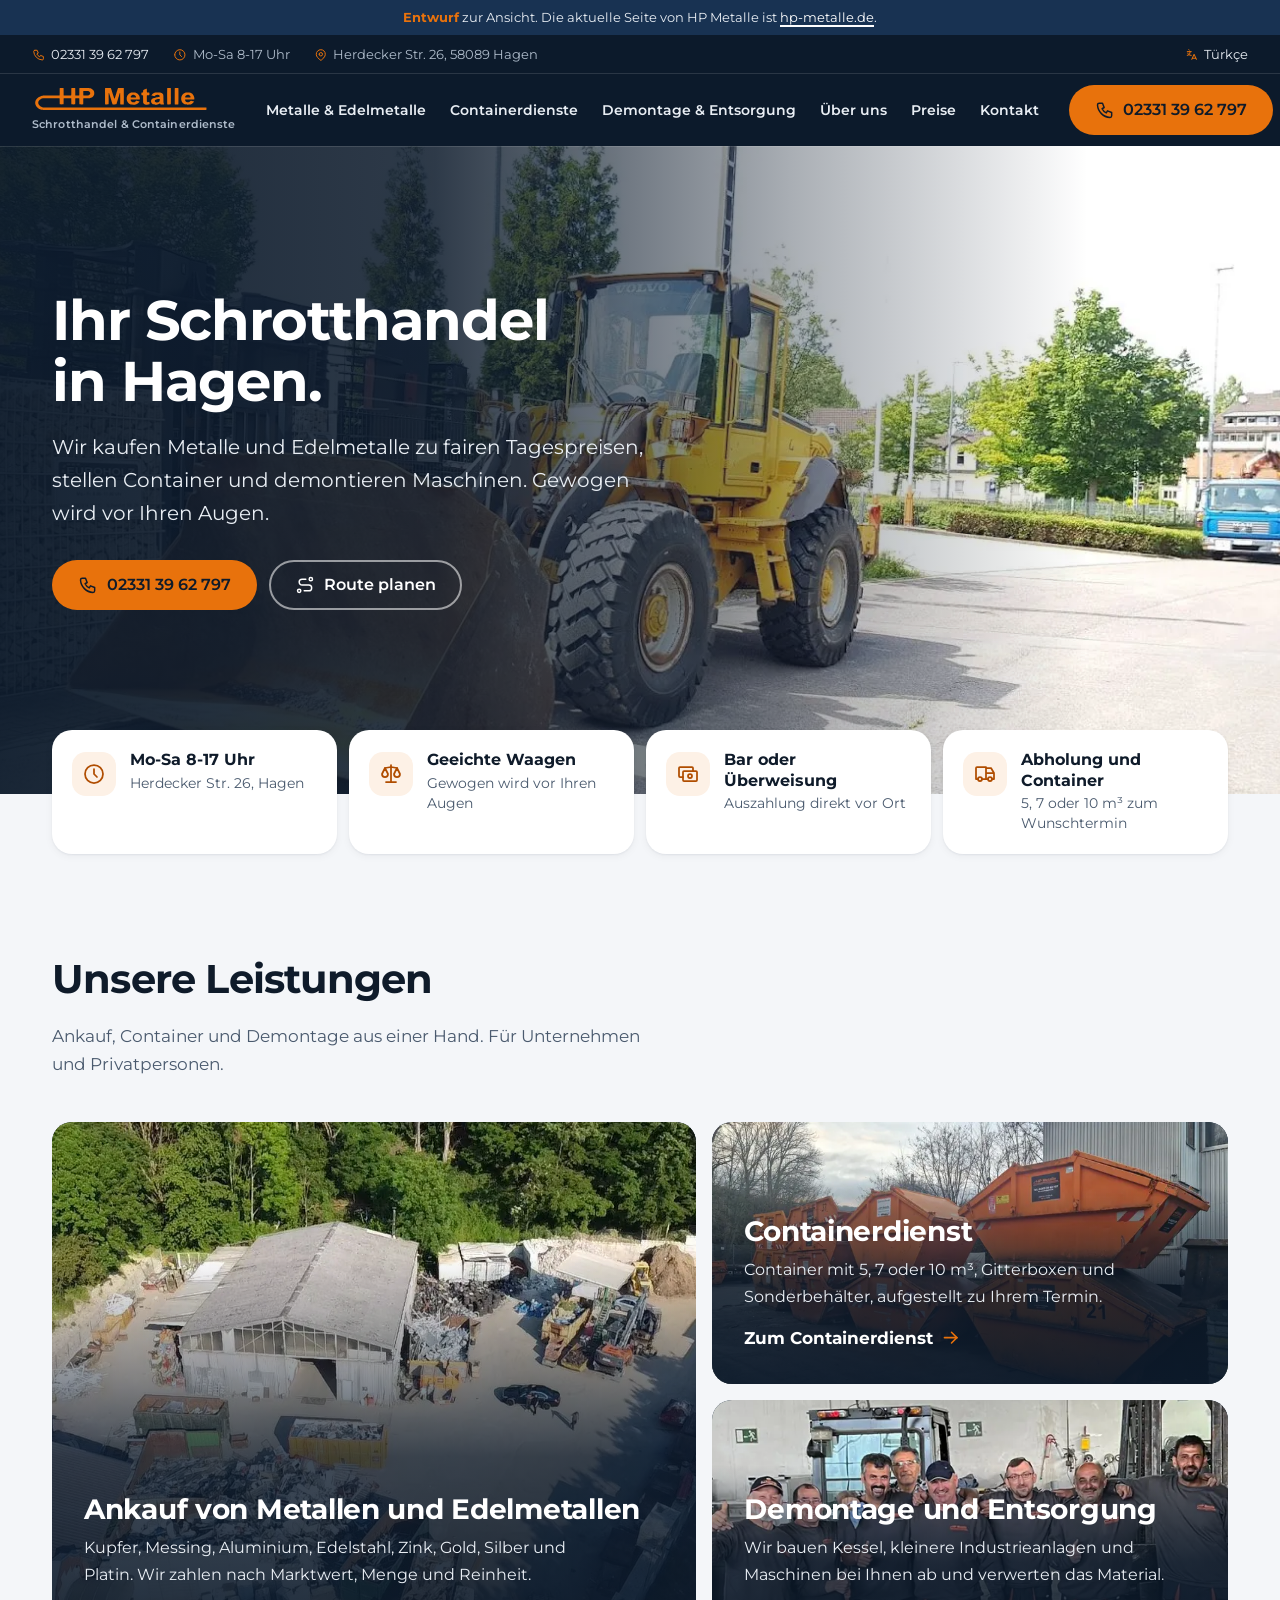
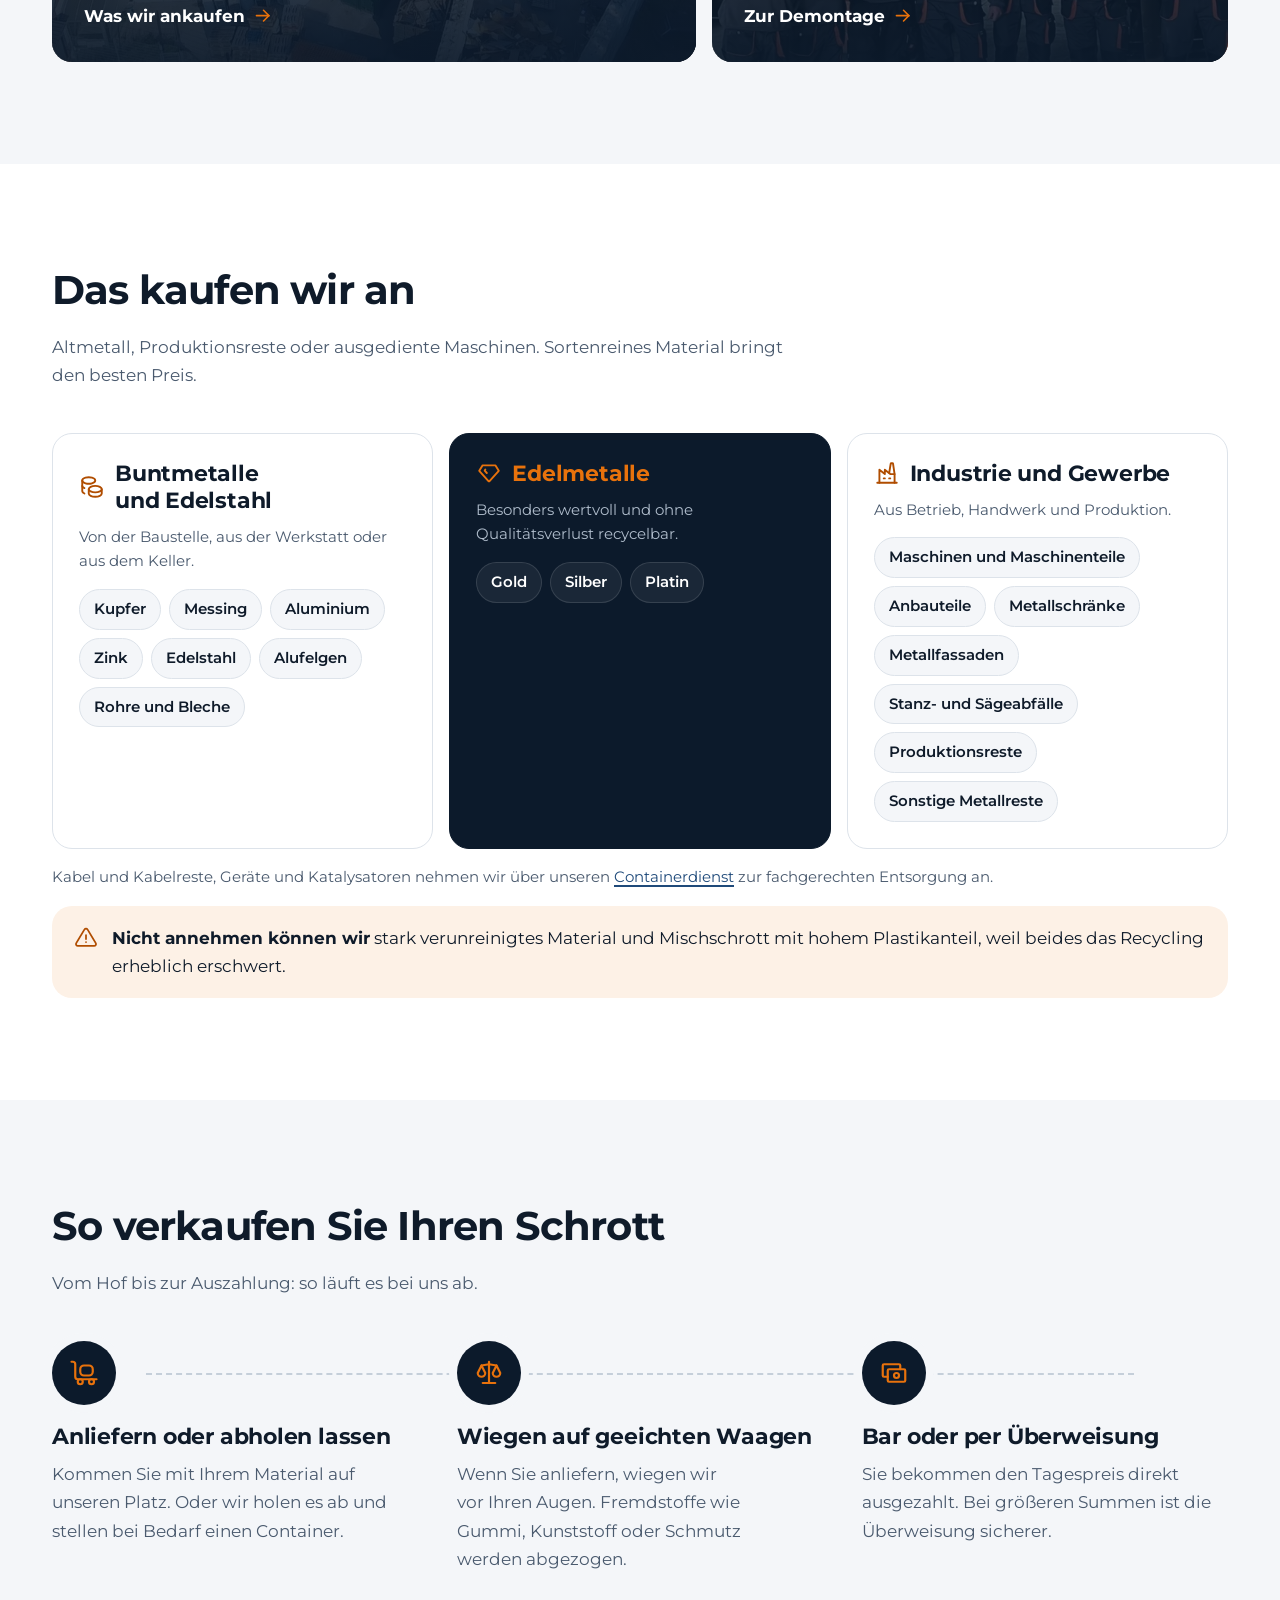
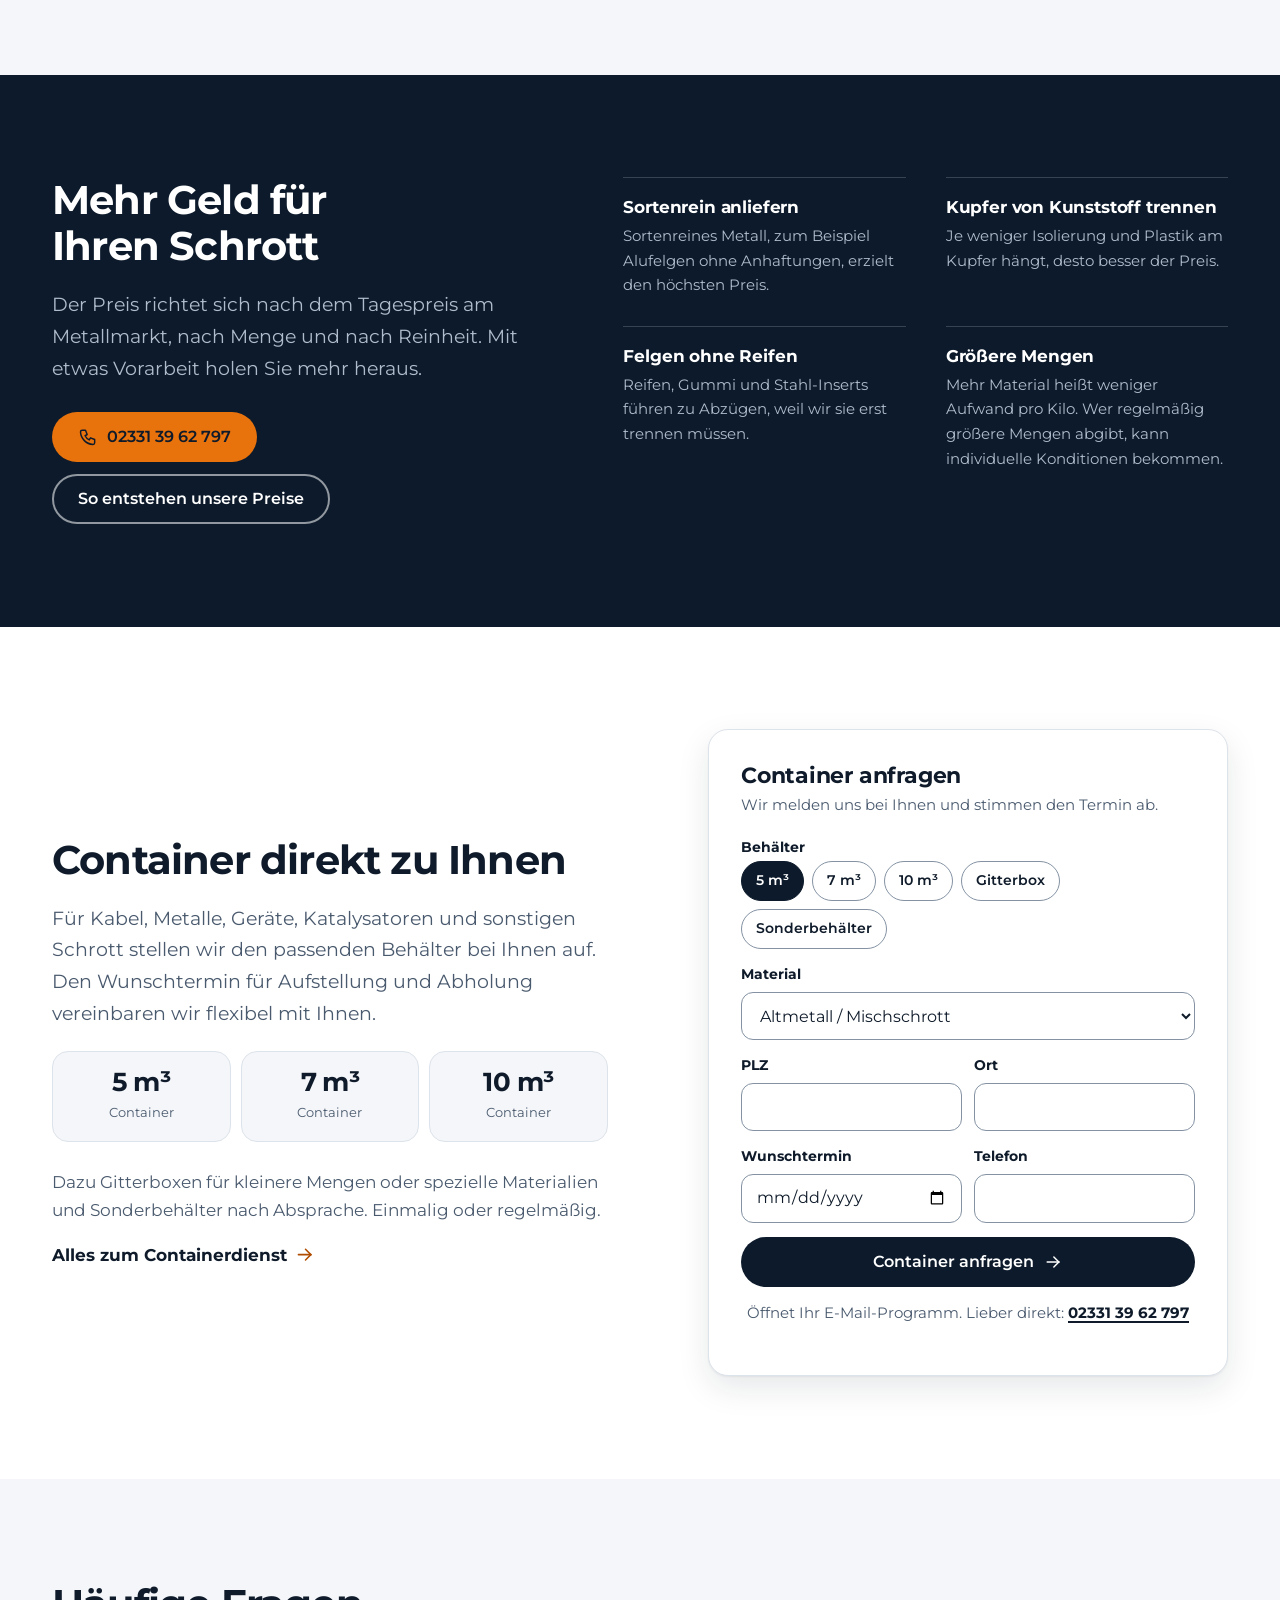
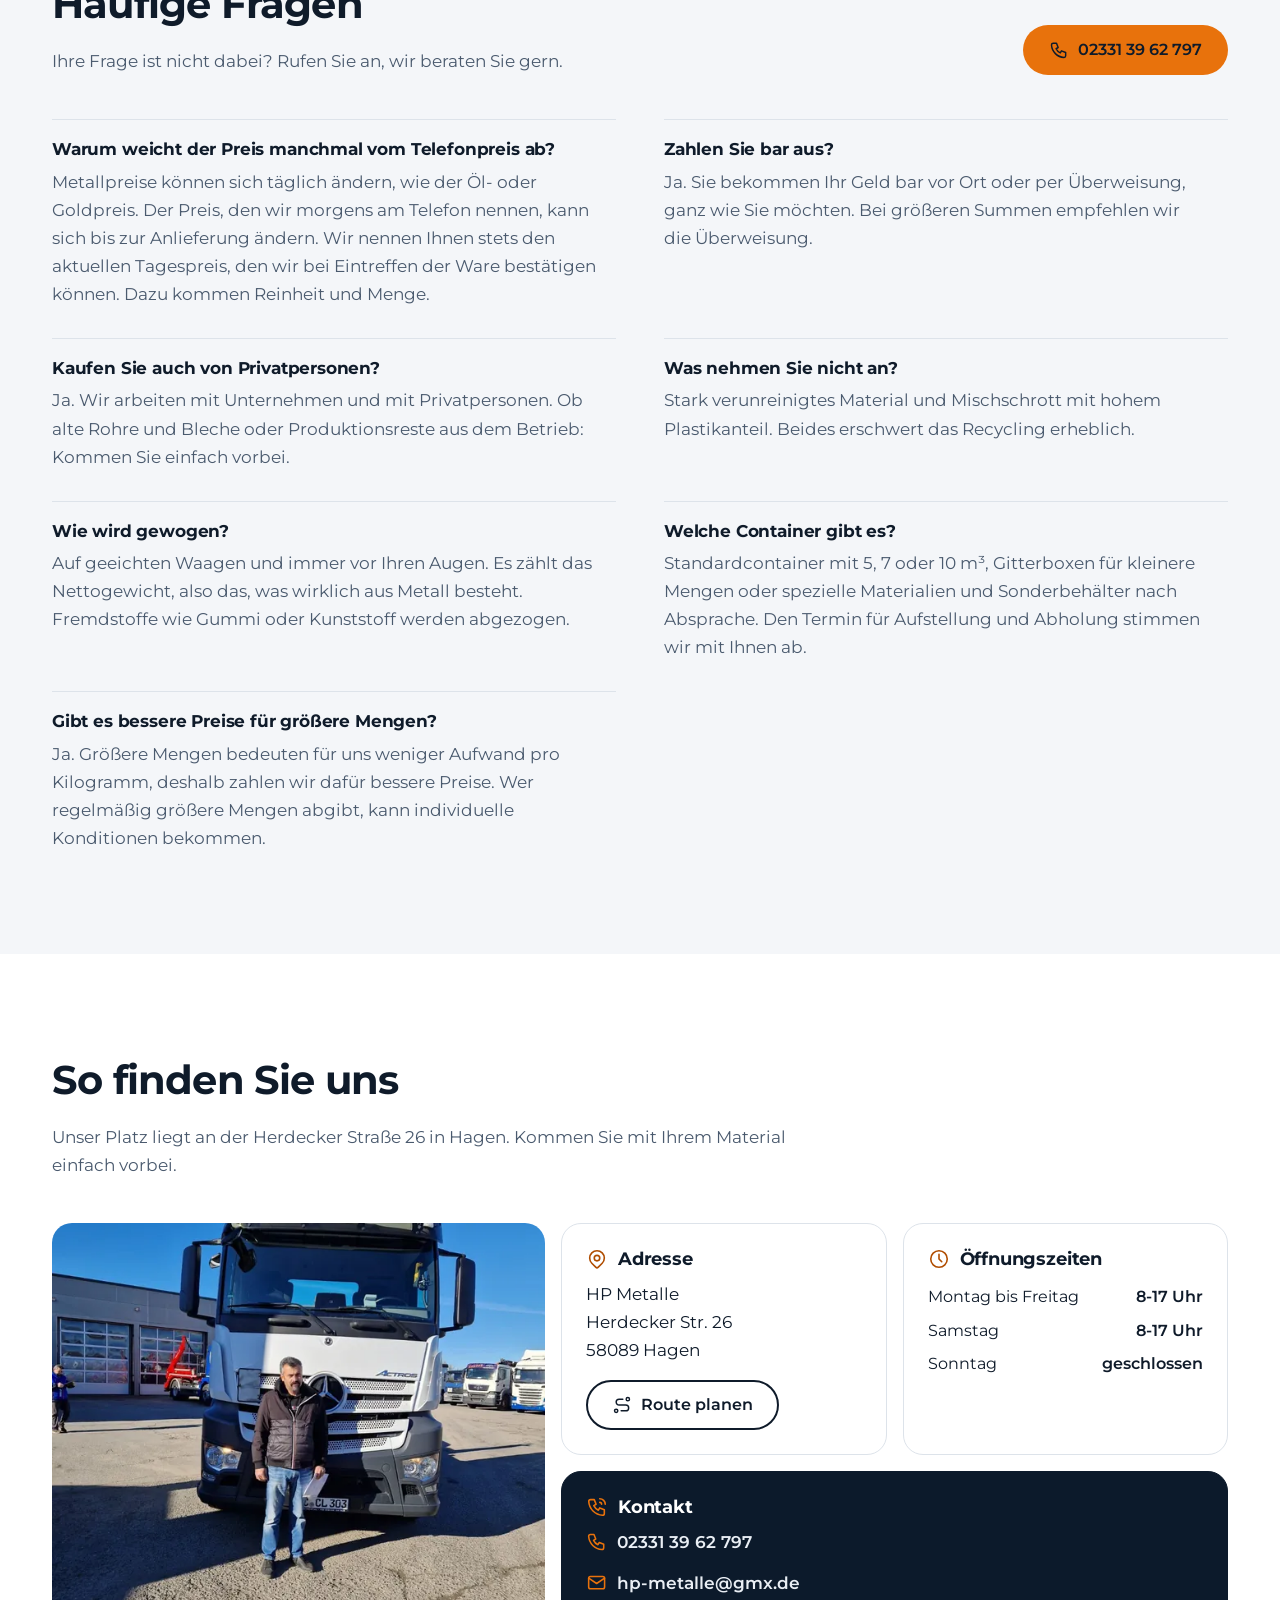
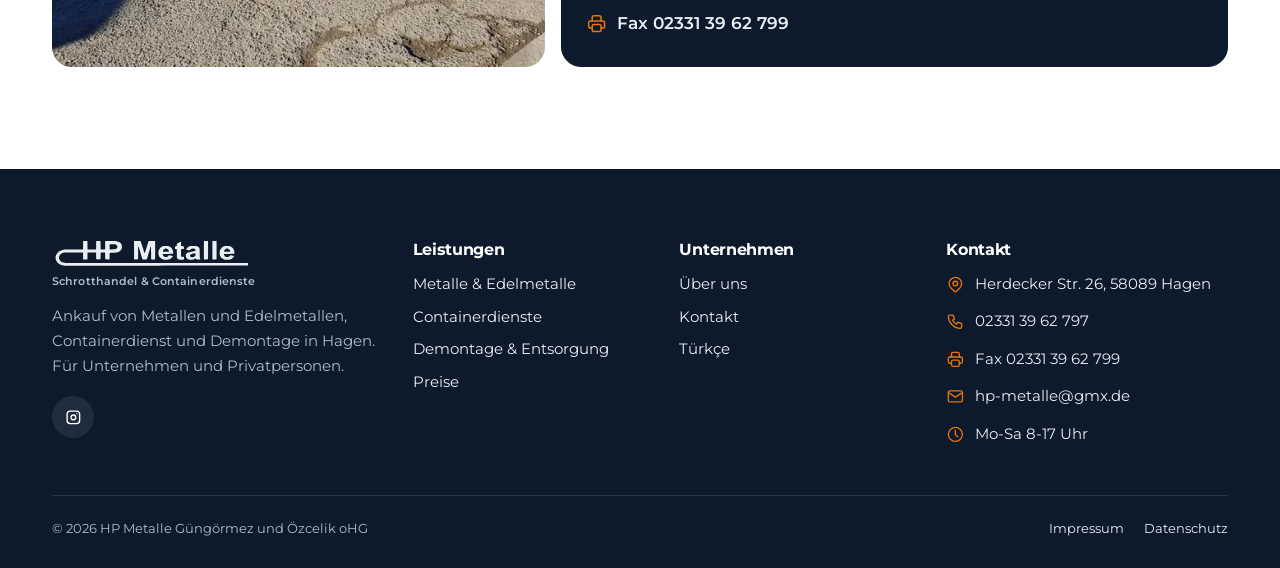
==== commit d0f5e6fc: "Weniger Baukasten-Muster (slop-detect): keine Icon-Karten, offene FAQ, keine Grossbuchstaben-Labels " ====
--- a/index.html
+++ b/index.html
@@ -51,7 +51,6 @@
 <div class="hero__media"><img src="./assets/img/bagger-800.webp" srcset="./assets/img/bagger-800.webp 800w, ./assets/img/bagger-1360.webp 1360w" sizes="100vw" width="1360" height="660" alt="Radlader mit Schrottschaufel" fetchpriority="high" decoding="async"></div>
 <div class="wrap">
 <div class="hero__text">
-<span class="eyebrow">Schrotthandel &amp; Containerdienste</span>
 <h1 id="hero-title">Ihr Schrotthandel in Hagen.</h1>
 <p class="hero__sub">Wir kaufen Metalle und Edelmetalle zu fairen Tagespreisen, stellen Container und demontieren Maschinen. Gewogen wird vor Ihren Augen.</p>
 <div class="hero__ctas">
@@ -150,10 +149,10 @@
 </div>
 </div>
 <ul class="tips">
-<li><svg class="i" aria-hidden="true" focusable="false" xmlns="http://www.w3.org/2000/svg" viewBox="0 0 24 24" fill="none" stroke="currentColor" stroke-width="1.75" stroke-linecap="round" stroke-linejoin="round" ><path d="M12 17l-2 2l2 2" /><path d="M10 19h9a2 2 0 0 0 1.75 -2.75l-.55 -1" /><path d="M8.536 11l-.732 -2.732l-2.732 .732" /><path d="M7.804 8.268l-4.5 7.794a2 2 0 0 0 1.506 2.89l1.141 .024" /><path d="M15.464 11l2.732 .732l.732 -2.732" /><path d="M18.196 11.732l-4.5 -7.794a2 2 0 0 0 -3.256 -.14l-.591 .976" /></svg><h3>Sortenrein anliefern</h3><p>Sortenreines Metall, zum Beispiel Alufelgen ohne Anhaftungen, erzielt den höchsten Preis.</p></li>
-<li><svg class="i" aria-hidden="true" focusable="false" xmlns="http://www.w3.org/2000/svg" viewBox="0 0 24 24" fill="none" stroke="currentColor" stroke-width="1.75" stroke-linecap="round" stroke-linejoin="round" ><path d="M9.785 6l8.215 8.215l-2.054 2.054a5.81 5.81 0 1 1 -8.215 -8.215l2.054 -2.054" /><path d="M4 20l3.5 -3.5" /><path d="M15 4l-3.5 3.5" /><path d="M20 9l-3.5 3.5" /></svg><h3>Kupfer von Kunststoff trennen</h3><p>Je weniger Isolierung und Plastik am Kupfer hängt, desto besser der Preis.</p></li>
-<li><svg class="i" aria-hidden="true" focusable="false" xmlns="http://www.w3.org/2000/svg" viewBox="0 0 24 24" fill="none" stroke="currentColor" stroke-width="1.75" stroke-linecap="round" stroke-linejoin="round" ><path d="M5 17a2 2 0 1 0 4 0a2 2 0 1 0 -4 0" /><path d="M15 17a2 2 0 1 0 4 0a2 2 0 1 0 -4 0" /><path d="M5 17h-2v-6l2 -5h9l4 5h1a2 2 0 0 1 2 2v4h-2m-4 0h-6m-6 -6h15m-6 0v-5" /></svg><h3>Felgen ohne Reifen</h3><p>Reifen, Gummi und Stahl-Inserts führen zu Abzügen, weil wir sie erst trennen müssen.</p></li>
-<li><svg class="i" aria-hidden="true" focusable="false" xmlns="http://www.w3.org/2000/svg" viewBox="0 0 24 24" fill="none" stroke="currentColor" stroke-width="1.75" stroke-linecap="round" stroke-linejoin="round" ><path d="M9 14c0 1.657 2.686 3 6 3s6 -1.343 6 -3s-2.686 -3 -6 -3s-6 1.343 -6 3" /><path d="M9 14v4c0 1.656 2.686 3 6 3s6 -1.344 6 -3v-4" /><path d="M3 6c0 1.072 1.144 2.062 3 2.598s4.144 .536 6 0c1.856 -.536 3 -1.526 3 -2.598c0 -1.072 -1.144 -2.062 -3 -2.598s-4.144 -.536 -6 0c-1.856 .536 -3 1.526 -3 2.598" /><path d="M3 6v10c0 .888 .772 1.45 2 2" /><path d="M3 11c0 .888 .772 1.45 2 2" /></svg><h3>Größere Mengen</h3><p>Mehr Material heißt weniger Aufwand pro Kilo. Wer regelmäßig größere Mengen abgibt, kann individuelle Konditionen bekommen.</p></li>
+<li><h3>Sortenrein anliefern</h3><p>Sortenreines Metall, zum Beispiel Alufelgen ohne Anhaftungen, erzielt den höchsten Preis.</p></li>
+<li><h3>Kupfer von Kunststoff trennen</h3><p>Je weniger Isolierung und Plastik am Kupfer hängt, desto besser der Preis.</p></li>
+<li><h3>Felgen ohne Reifen</h3><p>Reifen, Gummi und Stahl-Inserts führen zu Abzügen, weil wir sie erst trennen müssen.</p></li>
+<li><h3>Größere Mengen</h3><p>Mehr Material heißt weniger Aufwand pro Kilo. Wer regelmäßig größere Mengen abgibt, kann individuelle Konditionen bekommen.</p></li>
 </ul>
 </div>
 </section>
@@ -209,20 +208,22 @@
 </div>
 </section>
 <section class="section" aria-labelledby="faq-title">
-<div class="wrap faq">
+<div class="wrap">
+<div class="head head--row">
 <div>
 <h2 id="faq-title">Häufige Fragen</h2>
-<p class="muted">Ihre Frage ist nicht dabei? Rufen Sie an, wir beraten Sie gern.</p>
+<p>Ihre Frage ist nicht dabei? Rufen Sie an, wir beraten Sie gern.</p>
+</div>
 <a class="btn btn--primary" href="tel:+4923313962797"><svg class="i" aria-hidden="true" focusable="false" xmlns="http://www.w3.org/2000/svg" viewBox="0 0 24 24" fill="none" stroke="currentColor" stroke-width="1.75" stroke-linecap="round" stroke-linejoin="round" ><path d="M5 4h4l2 5l-2.5 1.5a11 11 0 0 0 5 5l1.5 -2.5l5 2v4a2 2 0 0 1 -2 2a16 16 0 0 1 -15 -15a2 2 0 0 1 2 -2" /></svg>02331&nbsp;39&nbsp;62&nbsp;797</a>
 </div>
-<div class="faq__list">
-<details open><summary>Warum weicht der Preis manchmal vom Telefonpreis ab?<svg class="i" aria-hidden="true" focusable="false" xmlns="http://www.w3.org/2000/svg" viewBox="0 0 24 24" fill="none" stroke="currentColor" stroke-width="1.75" stroke-linecap="round" stroke-linejoin="round" ><path d="M6 9l6 6l6 -6" /></svg></summary><div><p>Metallpreise können sich täglich ändern, wie der Öl- oder Goldpreis. Der Preis, den wir morgens am Telefon nennen, kann sich bis zur Anlieferung ändern. Wir nennen Ihnen stets den aktuellen Tagespreis, den wir bei Eintreffen der Ware bestätigen können. Dazu kommen Reinheit und Menge.</p></div></details>
-<details><summary>Zahlen Sie bar aus?<svg class="i" aria-hidden="true" focusable="false" xmlns="http://www.w3.org/2000/svg" viewBox="0 0 24 24" fill="none" stroke="currentColor" stroke-width="1.75" stroke-linecap="round" stroke-linejoin="round" ><path d="M6 9l6 6l6 -6" /></svg></summary><div><p>Ja. Sie bekommen Ihr Geld bar vor Ort oder per Überweisung, ganz wie Sie möchten. Bei größeren Summen empfehlen wir die Überweisung.</p></div></details>
-<details><summary>Kaufen Sie auch von Privatpersonen?<svg class="i" aria-hidden="true" focusable="false" xmlns="http://www.w3.org/2000/svg" viewBox="0 0 24 24" fill="none" stroke="currentColor" stroke-width="1.75" stroke-linecap="round" stroke-linejoin="round" ><path d="M6 9l6 6l6 -6" /></svg></summary><div><p>Ja. Wir arbeiten mit Unternehmen und mit Privatpersonen. Ob alte Rohre und Bleche oder Produktionsreste aus dem Betrieb: Kommen Sie einfach vorbei.</p></div></details>
-<details><summary>Was nehmen Sie nicht an?<svg class="i" aria-hidden="true" focusable="false" xmlns="http://www.w3.org/2000/svg" viewBox="0 0 24 24" fill="none" stroke="currentColor" stroke-width="1.75" stroke-linecap="round" stroke-linejoin="round" ><path d="M6 9l6 6l6 -6" /></svg></summary><div><p>Stark verunreinigtes Material und Mischschrott mit hohem Plastikanteil. Beides erschwert das Recycling erheblich.</p></div></details>
-<details><summary>Wie wird gewogen?<svg class="i" aria-hidden="true" focusable="false" xmlns="http://www.w3.org/2000/svg" viewBox="0 0 24 24" fill="none" stroke="currentColor" stroke-width="1.75" stroke-linecap="round" stroke-linejoin="round" ><path d="M6 9l6 6l6 -6" /></svg></summary><div><p>Auf geeichten Waagen und immer vor Ihren Augen. Es zählt das Nettogewicht, also das, was wirklich aus Metall besteht. Fremdstoffe wie Gummi oder Kunststoff werden abgezogen.</p></div></details>
-<details><summary>Welche Container gibt es?<svg class="i" aria-hidden="true" focusable="false" xmlns="http://www.w3.org/2000/svg" viewBox="0 0 24 24" fill="none" stroke="currentColor" stroke-width="1.75" stroke-linecap="round" stroke-linejoin="round" ><path d="M6 9l6 6l6 -6" /></svg></summary><div><p>Standardcontainer mit 5, 7 oder 10&nbsp;m³, Gitterboxen für kleinere Mengen oder spezielle Materialien und Sonderbehälter nach Absprache. Den Termin für Aufstellung und Abholung stimmen wir mit Ihnen ab.</p></div></details>
-<details><summary>Gibt es bessere Preise für größere Mengen?<svg class="i" aria-hidden="true" focusable="false" xmlns="http://www.w3.org/2000/svg" viewBox="0 0 24 24" fill="none" stroke="currentColor" stroke-width="1.75" stroke-linecap="round" stroke-linejoin="round" ><path d="M6 9l6 6l6 -6" /></svg></summary><div><p>Ja. Größere Mengen bedeuten für uns weniger Aufwand pro Kilogramm, deshalb zahlen wir dafür bessere Preise. Wer regelmäßig größere Mengen abgibt, kann individuelle Konditionen bekommen.</p></div></details>
+<div class="qa-list">
+<div class="qa"><h3>Warum weicht der Preis manchmal vom Telefonpreis ab?</h3><p>Metallpreise können sich täglich ändern, wie der Öl- oder Goldpreis. Der Preis, den wir morgens am Telefon nennen, kann sich bis zur Anlieferung ändern. Wir nennen Ihnen stets den aktuellen Tagespreis, den wir bei Eintreffen der Ware bestätigen können. Dazu kommen Reinheit und Menge.</p></div>
+<div class="qa"><h3>Zahlen Sie bar aus?</h3><p>Ja. Sie bekommen Ihr Geld bar vor Ort oder per Überweisung, ganz wie Sie möchten. Bei größeren Summen empfehlen wir die Überweisung.</p></div>
+<div class="qa"><h3>Kaufen Sie auch von Privatpersonen?</h3><p>Ja. Wir arbeiten mit Unternehmen und mit Privatpersonen. Ob alte Rohre und Bleche oder Produktionsreste aus dem Betrieb: Kommen Sie einfach vorbei.</p></div>
+<div class="qa"><h3>Was nehmen Sie nicht an?</h3><p>Stark verunreinigtes Material und Mischschrott mit hohem Plastikanteil. Beides erschwert das Recycling erheblich.</p></div>
+<div class="qa"><h3>Wie wird gewogen?</h3><p>Auf geeichten Waagen und immer vor Ihren Augen. Es zählt das Nettogewicht, also das, was wirklich aus Metall besteht. Fremdstoffe wie Gummi oder Kunststoff werden abgezogen.</p></div>
+<div class="qa"><h3>Welche Container gibt es?</h3><p>Standardcontainer mit 5, 7 oder 10&nbsp;m³, Gitterboxen für kleinere Mengen oder spezielle Materialien und Sonderbehälter nach Absprache. Den Termin für Aufstellung und Abholung stimmen wir mit Ihnen ab.</p></div>
+<div class="qa"><h3>Gibt es bessere Preise für größere Mengen?</h3><p>Ja. Größere Mengen bedeuten für uns weniger Aufwand pro Kilogramm, deshalb zahlen wir dafür bessere Preise. Wer regelmäßig größere Mengen abgibt, kann individuelle Konditionen bekommen.</p></div>
 </div>
 </div>
 </section>
--- a/assets/css/site.css
+++ b/assets/css/site.css
@@ -75,7 +75,6 @@
 .section--white { background: var(--white); }
 .lead { font-size: clamp(1.075rem, 1rem + .35vw, 1.2rem); color: var(--muted); max-width: 62ch; }
 .muted { color: var(--muted); }
-.eyebrow { display: inline-block; margin-bottom: 14px; font-size: .8125rem; font-weight: 700; letter-spacing: .12em; text-transform: uppercase; color: var(--orange-ink); }
 .head { max-width: 760px; margin-bottom: clamp(28px, 4vw, 44px); }
 .head p { color: var(--muted); font-size: 1.0625rem; margin: 0; }
 
@@ -138,7 +137,6 @@
 .hero .wrap { display: flex; align-items: center; min-height: clamp(520px, 72vh, 660px); padding-block: clamp(48px, 7vw, 88px) clamp(104px, 10vw, 136px); }
 .hero__text { max-width: 600px; }
 .hero h1 { margin-bottom: 20px; max-width: 14ch; }
-.hero .eyebrow { color: var(--orange); }
 .hero__sub { font-size: clamp(1.075rem, 1rem + .4vw, 1.25rem); color: var(--on-dark); max-width: 46ch; margin-bottom: 30px; }
 .hero__ctas { display: flex; flex-wrap: wrap; gap: 12px; }
 
@@ -226,9 +224,8 @@
 .band .lead { color: var(--on-dark-muted); }
 .band__grid { display: grid; grid-template-columns: minmax(0, .9fr) minmax(0, 1.1fr); gap: clamp(32px, 6vw, 80px); align-items: start; }
 .band__actions { display: flex; flex-wrap: wrap; gap: 12px; margin-top: 28px; }
-.tips { list-style: none; margin: 0; padding: 0; display: grid; grid-template-columns: 1fr 1fr; gap: 14px; }
-.tips li { padding: 22px; border-radius: var(--r-card); background: var(--steel-900); border: 1px solid var(--line-dark); }
-.tips .i { width: 28px; height: 28px; color: var(--orange); margin-bottom: 12px; }
+.tips { list-style: none; margin: 0; padding: 0; display: grid; grid-template-columns: 1fr 1fr; gap: 28px 40px; }
+.tips li { padding-top: 18px; border-top: 1px solid rgb(255 255 255 / .18); }
 .tips h3 { font-size: 1.075rem; margin-bottom: 6px; }
 .tips p { margin: 0; font-size: .9375rem; color: var(--on-dark-muted); }
 
@@ -251,16 +248,13 @@
 .band .checks .i { color: var(--orange); }
 .band .checks span { color: var(--on-dark-muted); }
 
-/* ---------- FAQ ---------- */
-.faq { display: grid; grid-template-columns: minmax(0, .8fr) minmax(0, 1.2fr); gap: clamp(28px, 5vw, 72px); align-items: start; }
-.faq__list { display: grid; gap: 10px; }
-.faq details { border-radius: 16px; background: var(--white); border: 1px solid var(--line); }
-.faq summary { display: flex; align-items: center; justify-content: space-between; gap: 16px; padding: 18px 22px; cursor: pointer; list-style: none; font-weight: 700; }
-.faq summary::-webkit-details-marker { display: none; }
-.faq summary .i { color: var(--orange-ink); transition: transform .2s var(--ease); }
-.faq details[open] summary .i { transform: rotate(180deg); }
-.faq details > div { padding: 0 22px 20px; color: var(--muted); }
-.faq details > div p:last-child { margin: 0; }
+/* ---------- Fragen und Antworten (offen, kein Akkordeon) ---------- */
+.head--row { display: flex; flex-wrap: wrap; align-items: flex-end; justify-content: space-between; gap: 16px 32px; max-width: none; }
+.head--row p { max-width: 52ch; }
+.qa-list { display: grid; grid-template-columns: repeat(2, minmax(0, 1fr)); gap: 30px 48px; }
+.qa { padding-top: 18px; border-top: 1px solid var(--line); }
+.qa h3 { font-size: 1.075rem; margin-bottom: 8px; }
+.qa p { margin: 0; color: var(--muted); }
 
 /* ---------- Standort / Kontakt ---------- */
 .visit { display: grid; grid-template-columns: minmax(0, .85fr) minmax(0, 1.15fr); gap: 16px; }
@@ -347,7 +341,7 @@
 .footer__grid { display: grid; grid-template-columns: 1.4fr 1fr 1fr 1.2fr; gap: 32px; }
 .footer .brand svg { width: 200px; }
 .footer p { margin: 14px 0 0; max-width: 36ch; }
-.footer h2 { font-size: .8125rem; letter-spacing: .12em; text-transform: uppercase; color: var(--white); margin-bottom: 14px; }
+.footer h2 { font-size: 1rem; color: var(--white); margin-bottom: 12px; }
 .footer ul { list-style: none; margin: 0; padding: 0; display: grid; gap: 8px; }
 .footer a { color: var(--on-dark); text-decoration: none; }
 .footer a:hover { color: var(--orange); }
@@ -364,14 +358,9 @@
 .tip { display: flex; gap: 10px; align-items: flex-start; margin: 14px 0 0; padding: 14px 16px; border-radius: 14px; background: var(--orange-soft); font-size: .9375rem; }
 .factors p.tip { color: var(--ink); }
 .tip .i { color: var(--orange-ink); margin-top: 2px; }
-.reasons { list-style: none; margin: 0; padding: 0; display: grid; grid-template-columns: repeat(2, 1fr); gap: 16px; }
-.reasons li { padding: clamp(22px, 3vw, 32px); border-radius: var(--r-card); background: var(--white); border: 1px solid var(--line); }
-.reasons li:nth-child(1), .reasons li:nth-child(4) { background: var(--steel-950); border-color: var(--steel-950); color: var(--on-dark); }
-.reasons li:nth-child(1) h3, .reasons li:nth-child(4) h3 { color: var(--white); }
-.reasons .i { width: 32px; height: 32px; color: var(--orange-ink); margin-bottom: 14px; }
-.reasons li:nth-child(1) .i, .reasons li:nth-child(4) .i { color: var(--orange); }
-.reasons p { margin: 0; color: var(--muted); }
-.reasons li:nth-child(1) p, .reasons li:nth-child(4) p { color: var(--on-dark-muted); }
+.reasons { list-style: none; margin: 0; padding: 0; display: grid; grid-template-columns: repeat(2, 1fr); gap: 32px 48px; }
+.reasons li { padding-top: 20px; border-top: 1px solid var(--line); }
+.reasons p { margin: 0; color: var(--muted); max-width: 52ch; }
 .boxes { display: grid; grid-template-columns: 1.3fr 1fr; gap: 16px; }
 .box { padding: clamp(22px, 3vw, 30px); border-radius: var(--r-card); background: var(--paper); border: 1px solid var(--line); }
 .box h3 { display: flex; align-items: center; gap: 10px; }
@@ -430,7 +419,7 @@
 @media (max-width: 1024px) {
   .quick { justify-self: stretch; max-width: none; }
   .facts ul { grid-template-columns: repeat(2, 1fr); }
-  .band__grid, .faq, .visit, .split { grid-template-columns: 1fr; }
+  .band__grid, .visit, .split { grid-template-columns: 1fr; }
   .visit__photo { min-height: 0; aspect-ratio: 16 / 9; }
   .visit__photo img { object-position: 50% 38%; }
   .contact-cards { grid-template-columns: 1fr 1fr; }
@@ -481,7 +470,7 @@
   .field-row { grid-template-columns: 1fr; }
   .footer__grid { grid-template-columns: 1fr; }
   .factors li { grid-template-columns: 1fr; }
-  .reasons { grid-template-columns: 1fr; }
+  .reasons, .qa-list { grid-template-columns: 1fr; }
   .wide-photo img { aspect-ratio: 4 / 3; }
   .actionbar {
     display: grid; transition: transform .25s var(--ease), visibility .25s; grid-template-columns: 1.3fr 1fr; gap: 8px;
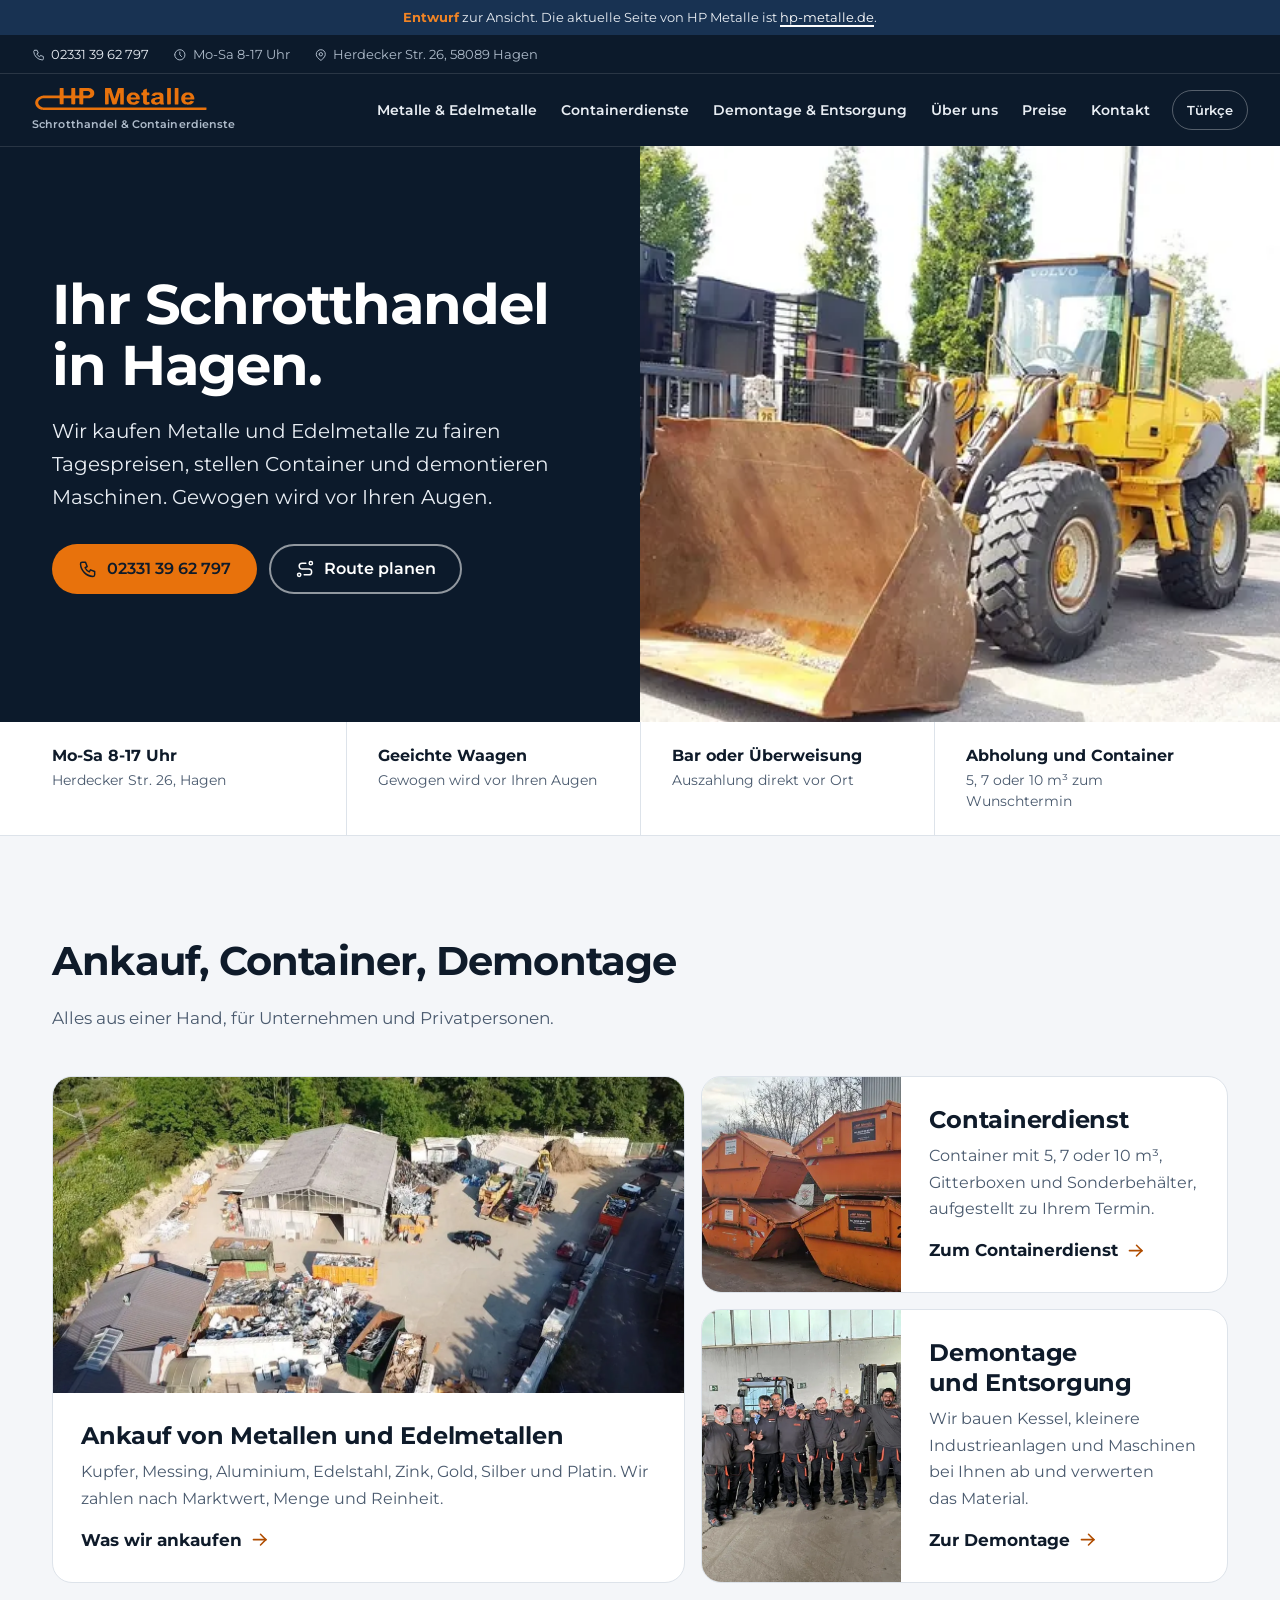
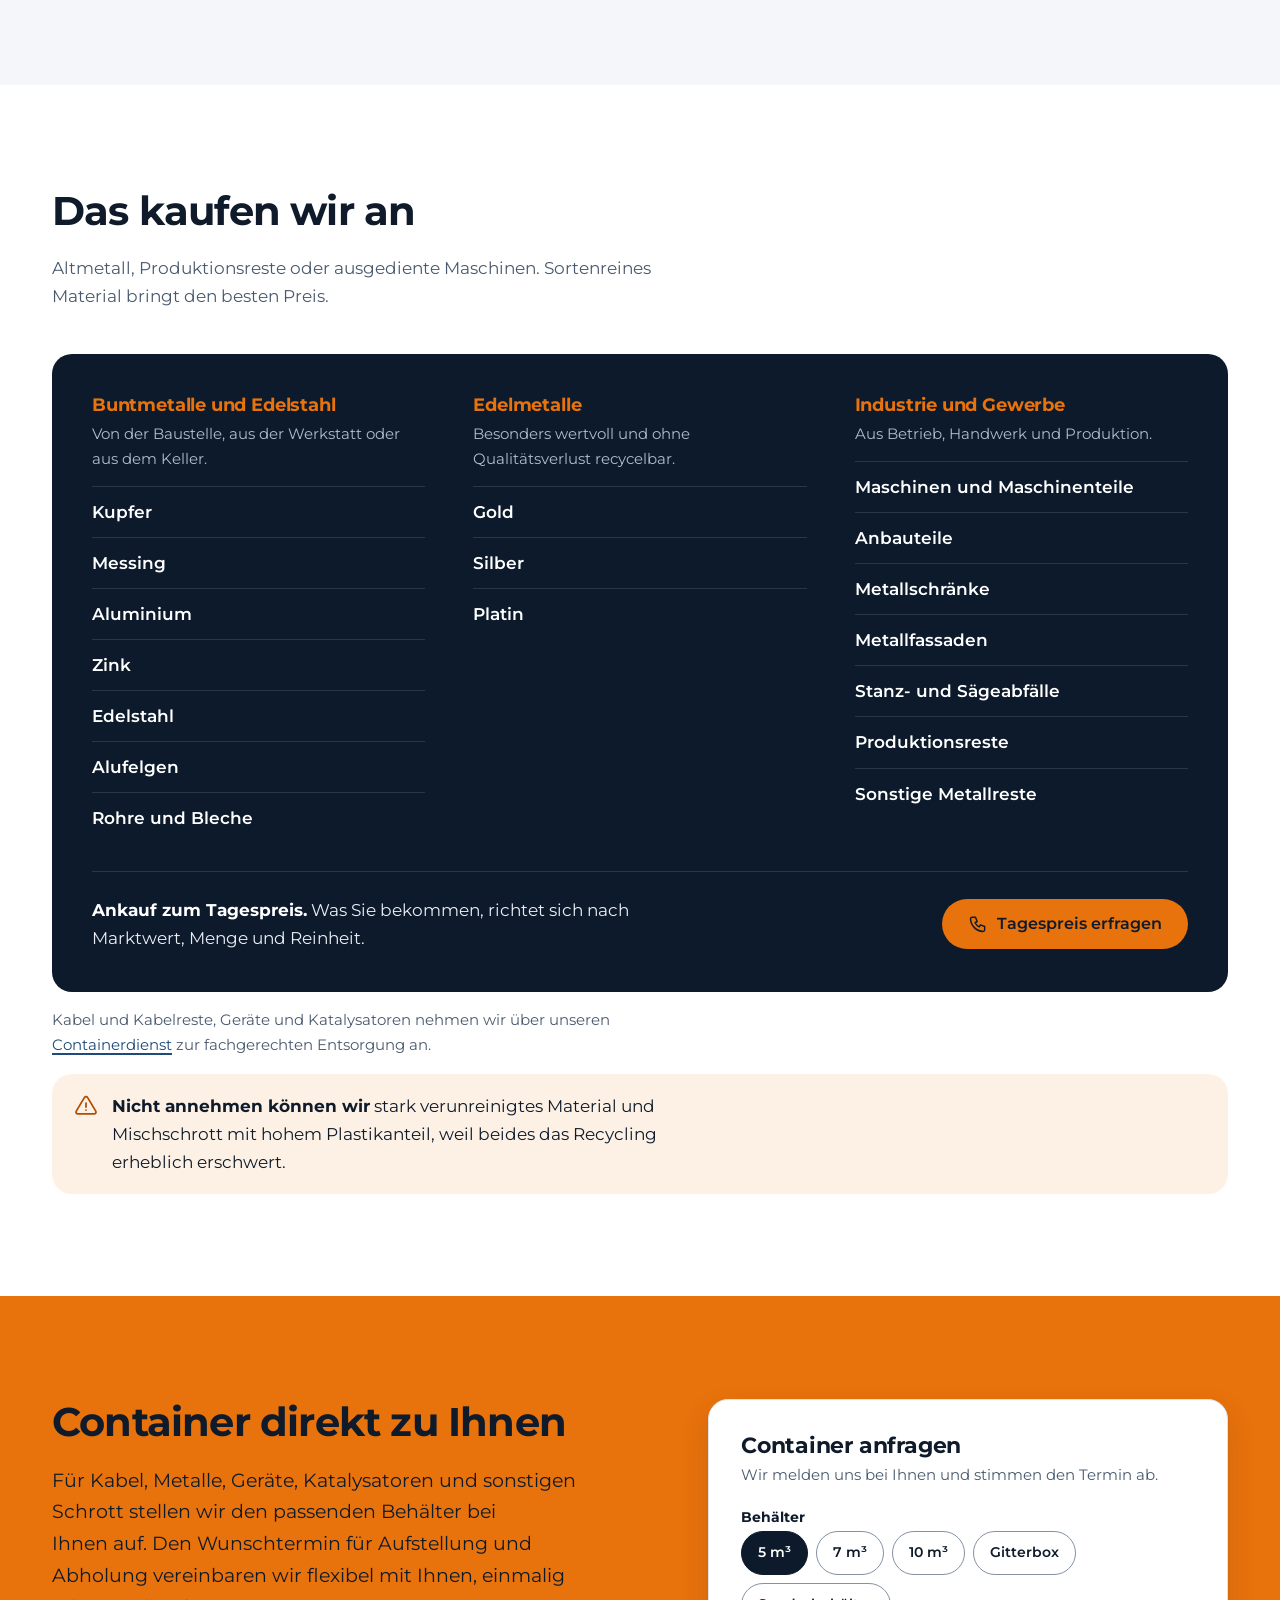
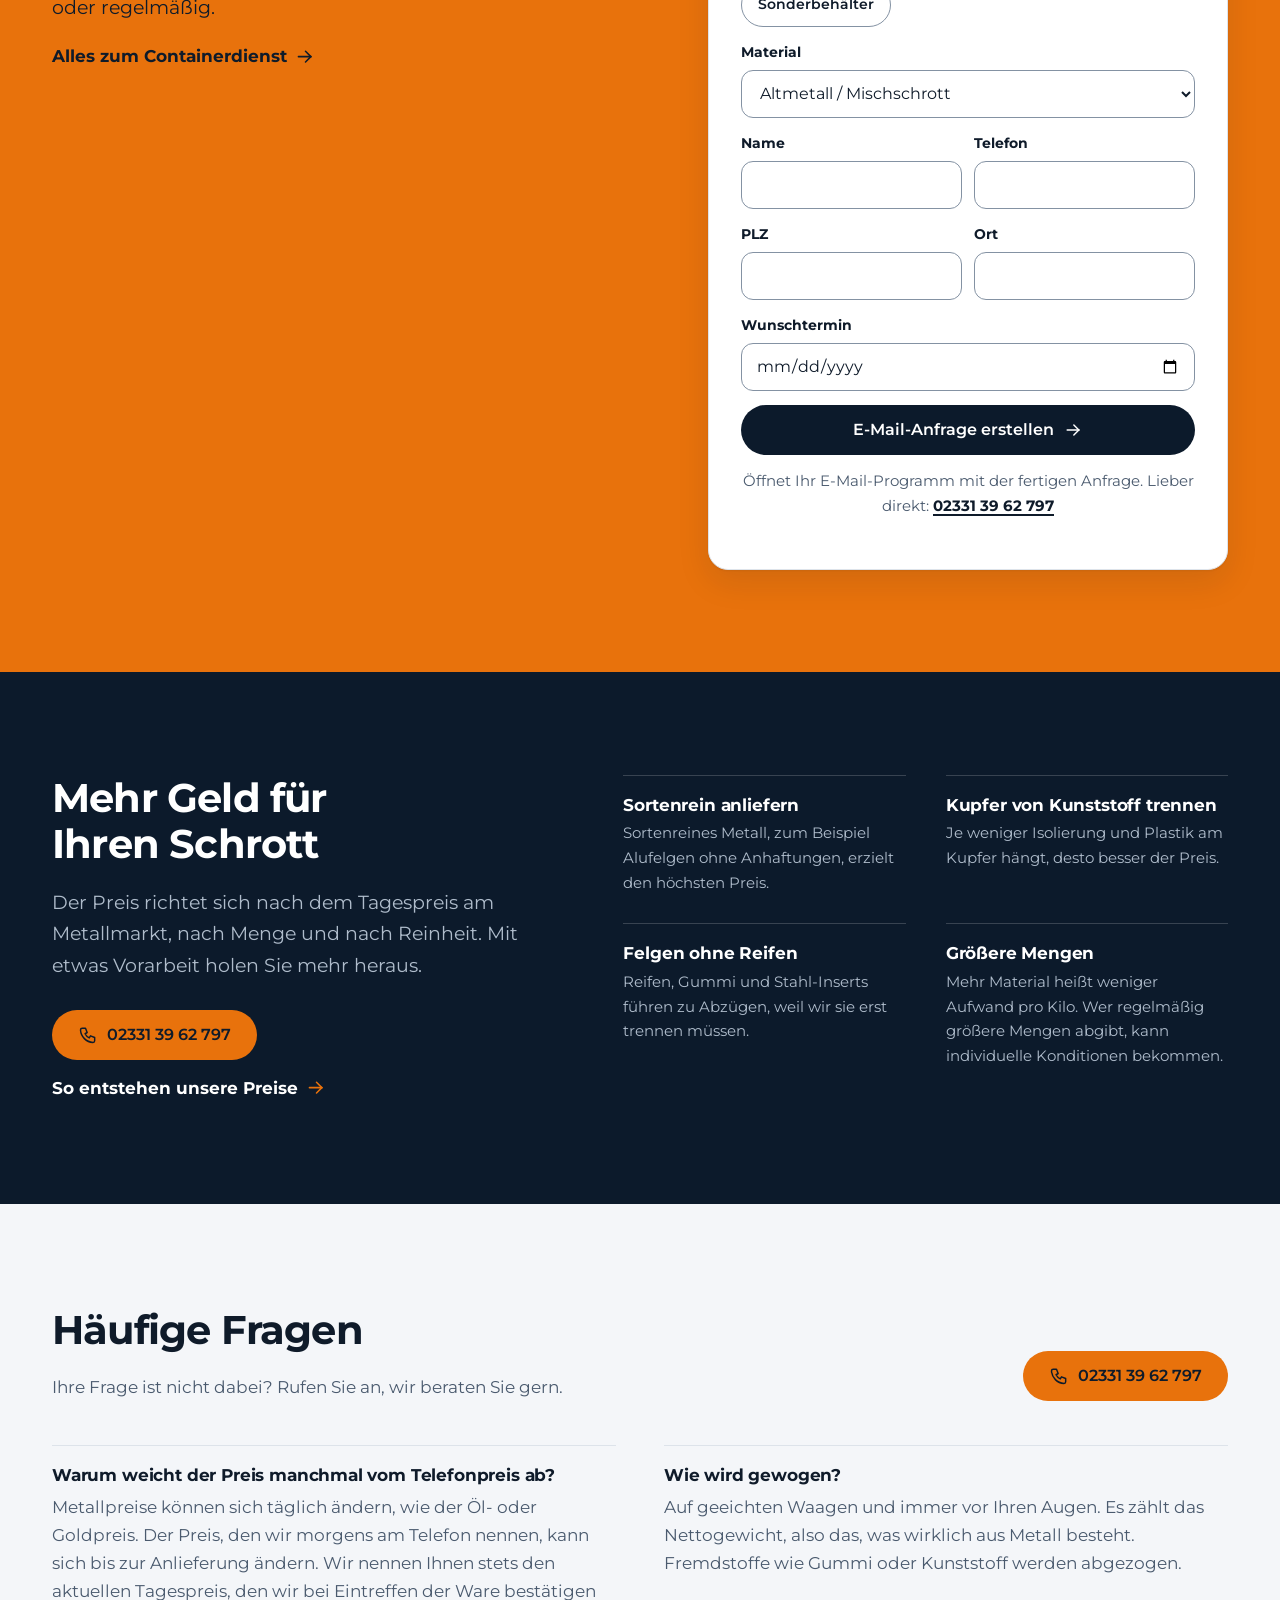
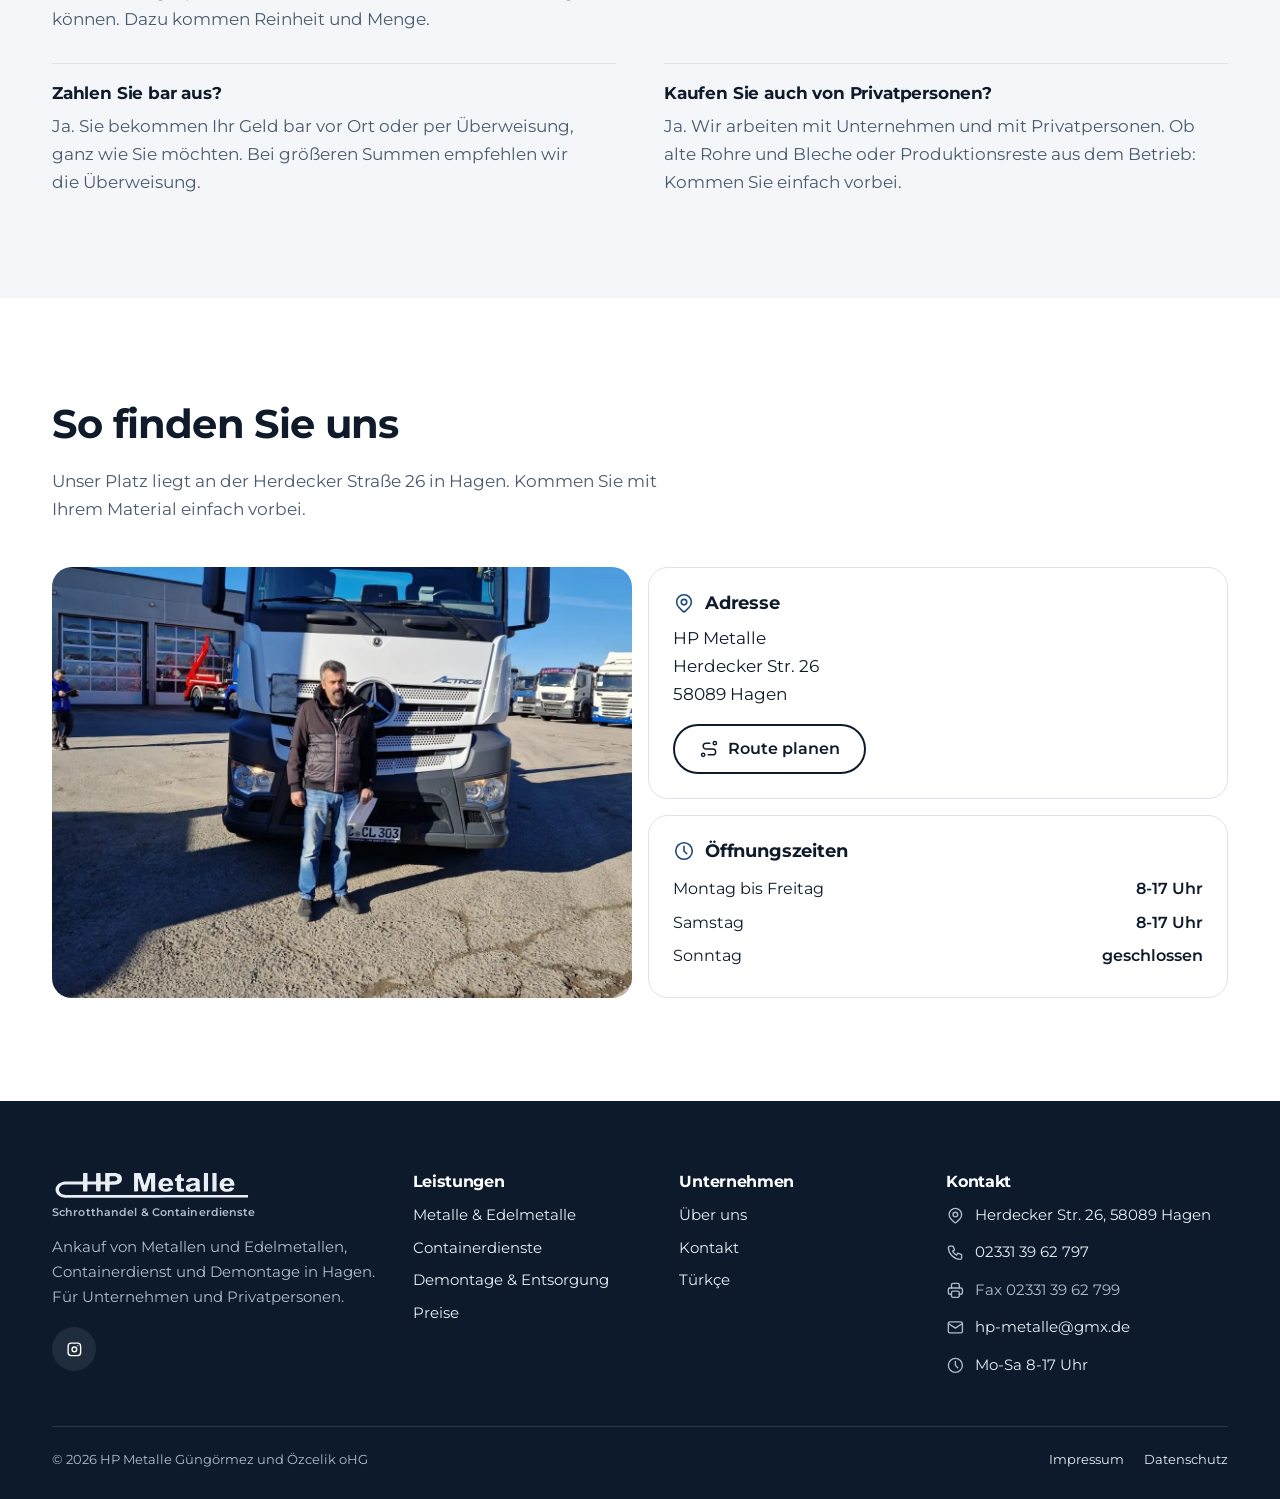
==== commit e081ef75: "Runde 5: Fotos sichtbar (Hero geteilt), flache Faktenleiste, Ankaufstafel, oranger Containerblock, e" ====
--- a/index.html
+++ b/index.html
@@ -23,7 +23,7 @@
 <link rel="apple-touch-icon" href="./assets/apple-touch-icon.png">
 <link rel="preload" href="./assets/fonts/Montserrat-700.woff2" as="font" type="font/woff2" crossorigin>
 <link rel="stylesheet" href="./assets/css/site.css">
-<link rel="preload" as="image" type="image/webp" imagesrcset="./assets/img/bagger-800.webp 800w, ./assets/img/bagger-1360.webp 1360w" imagesizes="100vw">
+<link rel="preload" as="image" type="image/webp" imagesrcset="./assets/img/bagger-800.webp 800w, ./assets/img/bagger-1360.webp 1360w" imagesizes="(max-width: 1024px) 100vw, 50vw">
 <script type="application/ld+json">{"@context": "https://schema.org", "@type": "RecyclingCenter", "name": "HP Metalle", "legalName": "HP Metalle Güngörmez und Özcelik oHG", "description": "Schrotthandel und Containerdienste in Hagen: Ankauf von Metallen und Edelmetallen, Containerdienst, Demontage und Entsorgung.", "url": "https://hp-metalle.aki-express.de/", "image": "https://hp-metalle.aki-express.de/assets/img/og.jpg", "logo": "https://hp-metalle.aki-express.de/assets/apple-touch-icon.png", "telephone": "+49 2331 3962797", "faxNumber": "+49 2331 3962799", "email": "hp-metalle@gmx.de", "address": {"@type": "PostalAddress", "streetAddress": "Herdecker Str. 26", "postalCode": "58089", "addressLocality": "Hagen", "addressRegion": "NRW", "addressCountry": "DE"}, "geo": {"@type": "GeoCoordinates", "latitude": 51.3877948, "longitude": 7.4453181}, "openingHoursSpecification": [{"@type": "OpeningHoursSpecification", "dayOfWeek": ["Monday", "Tuesday", "Wednesday", "Thursday", "Friday", "Saturday"], "opens": "08:00", "closes": "17:00"}], "paymentAccepted": "Bargeld, Überweisung", "sameAs": ["https://www.instagram.com/hp_metalle/"]}</script>
 <link rel="alternate" hreflang="de" href="https://hp-metalle.aki-express.de/">
 <link rel="alternate" hreflang="tr" href="https://hp-metalle.aki-express.de/turkce/">
@@ -36,19 +36,19 @@
 <a href="tel:+4923313962797"><svg class="i" aria-hidden="true" focusable="false" xmlns="http://www.w3.org/2000/svg" viewBox="0 0 24 24" fill="none" stroke="currentColor" stroke-width="1.75" stroke-linecap="round" stroke-linejoin="round" ><path d="M5 4h4l2 5l-2.5 1.5a11 11 0 0 0 5 5l1.5 -2.5l5 2v4a2 2 0 0 1 -2 2a16 16 0 0 1 -15 -15a2 2 0 0 1 2 -2" /></svg>02331&nbsp;39&nbsp;62&nbsp;797</a>
 <span><svg class="i" aria-hidden="true" focusable="false" xmlns="http://www.w3.org/2000/svg" viewBox="0 0 24 24" fill="none" stroke="currentColor" stroke-width="1.75" stroke-linecap="round" stroke-linejoin="round" ><path d="M3 12a9 9 0 1 0 18 0a9 9 0 0 0 -18 0" /><path d="M12 7v5l3 3" /></svg>Mo-Sa 8-17&nbsp;Uhr</span>
 <span><svg class="i" aria-hidden="true" focusable="false" xmlns="http://www.w3.org/2000/svg" viewBox="0 0 24 24" fill="none" stroke="currentColor" stroke-width="1.75" stroke-linecap="round" stroke-linejoin="round" ><path d="M9 11a3 3 0 1 0 6 0a3 3 0 0 0 -6 0" /><path d="M17.657 16.657l-4.243 4.243a2 2 0 0 1 -2.827 0l-4.244 -4.243a8 8 0 1 1 11.314 0" /></svg>Herdecker Str. 26, 58089 Hagen</span>
-<a class="topbar__lang" href="./turkce/" hreflang="tr" lang="tr"><svg class="i" aria-hidden="true" focusable="false" xmlns="http://www.w3.org/2000/svg" viewBox="0 0 24 24" fill="none" stroke="currentColor" stroke-width="1.75" stroke-linecap="round" stroke-linejoin="round" ><path d="M9 6.371c0 4.418 -2.239 6.629 -5 6.629" /><path d="M4 6.371h7" /><path d="M5 9c0 2.144 2.252 3.908 6 4" /><path d="M12 20l4 -9l4 9" /><path d="M19.1 18h-6.2" /><path d="M6.694 3l.793 .582" /></svg>Türkçe</a>
 </div></div>
 <header class="header" data-header>
 <div class="wrap">
 <a class="brand" href="./" aria-label="HP Metalle, zur Startseite"><svg viewBox="0 0 400 51" role="img" aria-hidden="true" focusable="false"><path fill="currentColor" fill-rule="evenodd" d="M25.86,49.59C25.37,49.54 24.20,49.35 23.26,49.16C22.32,48.97 21.22,48.76 20.82,48.70C20.11,48.60 18.60,48.05 17.47,47.49C17.16,47.33 16.67,47.11 16.39,47.00C15.32,46.58 12.74,44.63 11.42,43.26C8.59,40.31 7.10,36.90 7.10,33.35C7.10,29.84 8.52,26.53 11.28,23.58C11.86,22.96 12.47,22.35 12.64,22.22C14.81,20.59 15.40,20.19 15.89,20.00C16.21,19.88 16.72,19.64 17.02,19.45C17.89,18.93 18.45,18.71 19.80,18.35C20.49,18.17 21.62,17.86 22.31,17.67C23.53,17.33 24.21,17.22 26.57,17.00C27.30,16.93 33.48,16.90 44.55,16.90C59.63,16.91 61.44,16.89 61.66,16.76C62.16,16.42 62.15,16.65 62.17,8.75C62.19,2.26 62.21,1.27 62.36,0.68L62.52,0.00L66.61,0.00C69.80,0.00 70.71,0.03 70.74,0.13C70.99,0.98 71.01,1.78 71.03,8.75C71.05,16.83 71.03,16.49 71.60,16.80C71.89,16.96 87.41,16.96 87.70,16.80C88.27,16.49 88.25,16.82 88.30,8.70C88.35,1.73 88.36,1.21 88.54,0.62L88.73,0.00L92.80,-0.00L96.87,-0.00L97.03,0.78C97.18,1.46 97.20,2.41 97.20,8.80C97.20,16.87 97.17,16.54 97.88,16.81C98.30,16.97 105.31,16.96 105.70,16.80C106.37,16.52 106.35,16.84 106.37,8.75C106.38,2.10 106.40,1.39 106.56,0.73L106.74,0.00L117.38,0.00C127.54,0.00 128.03,0.01 128.28,0.18C128.66,0.44 128.77,0.47 130.38,0.81C131.59,1.06 133.76,1.76 134.41,2.10C134.95,2.40 136.25,3.41 136.93,4.08C138.96,6.07 139.90,8.44 139.90,11.55C139.90,14.48 139.29,16.32 137.59,18.45C136.47,19.86 134.24,21.46 132.85,21.85C132.52,21.94 131.80,22.17 131.25,22.35C129.30,23.01 127.18,23.20 120.70,23.29C115.73,23.35 115.77,23.35 115.42,23.87C115.26,24.12 115.25,24.65 115.20,30.23L115.15,36.32L114.82,36.61C114.50,36.90 114.50,36.90 110.92,36.90C107.72,36.90 107.31,36.88 107.00,36.72C106.36,36.40 106.37,36.58 106.39,30.14C106.41,23.96 106.40,23.72 105.94,23.29C105.68,23.05 105.68,23.05 102.02,23.02C97.95,22.98 97.71,23.01 97.40,23.53C97.21,23.84 97.20,24.08 97.20,29.88C97.20,36.36 97.20,36.38 96.69,36.74C96.48,36.88 96.02,36.90 92.84,36.90C89.25,36.90 89.23,36.90 88.89,36.67C88.31,36.28 88.31,36.31 88.31,29.75C88.30,23.16 88.33,23.47 87.70,23.15C87.22,22.90 72.10,22.93 71.60,23.18C71.01,23.47 71.01,23.43 71.01,30.07C71.01,36.62 71.01,36.53 70.45,36.78C70.07,36.95 63.15,36.95 62.81,36.77C62.16,36.44 62.20,36.78 62.17,29.95C62.15,25.13 62.12,23.70 62.02,23.53C61.71,22.98 62.79,23.01 43.44,23.00C21.78,22.98 23.37,22.87 20.10,24.58C17.45,25.96 15.75,27.68 14.67,30.05C14.12,31.25 14.00,31.87 14.00,33.39C14.00,34.85 14.16,35.60 14.73,36.80C15.48,38.41 17.01,40.18 18.61,41.27C19.54,41.91 22.12,43.10 22.90,43.24C24.58,43.56 25.93,43.73 27.50,43.81C28.41,43.85 110.64,43.89 210.23,43.90C368.38,43.90 391.35,43.92 391.59,44.05C392.07,44.29 392.14,44.64 392.13,46.66C392.12,48.64 392.07,48.87 391.57,49.24C391.29,49.45 391.29,49.45 209.97,49.47C85.89,49.49 28.40,49.53 27.86,49.60C27.42,49.65 27.00,49.69 26.91,49.69C26.82,49.68 26.35,49.63 25.86,49.59ZM226.55,37.60C226.00,37.55 224.97,37.40 224.25,37.26C223.53,37.12 222.59,36.96 222.15,36.90C221.29,36.78 220.34,36.35 218.44,35.24C215.79,33.69 213.67,30.49 213.04,27.10C212.79,25.79 212.79,22.08 213.03,20.67C213.67,16.98 216.22,13.46 219.51,11.71C220.63,11.12 223.00,10.21 223.85,10.05C224.93,9.84 229.93,9.84 231.12,10.05C232.03,10.21 234.28,11.04 235.63,11.71C238.22,13.01 240.21,15.28 241.30,18.17C242.13,20.38 242.65,24.11 242.26,25.05C241.94,25.80 242.70,25.74 231.89,25.80C222.25,25.85 222.21,25.85 221.93,26.06C221.47,26.40 221.43,26.76 221.75,27.77C222.19,29.19 222.64,29.86 223.95,30.99C224.90,31.81 226.26,32.20 228.22,32.20C230.74,32.20 231.71,31.70 233.02,29.71C233.81,28.52 233.89,28.51 237.05,28.98C241.62,29.67 242.06,29.95 241.09,31.54C239.44,34.21 236.22,36.50 233.40,36.99C232.77,37.10 231.76,37.28 231.15,37.39C229.82,37.63 227.90,37.71 226.55,37.60ZM256.82,37.60C255.77,37.49 253.12,36.82 252.64,36.55C251.72,36.01 250.66,34.82 250.26,33.85C249.81,32.77 249.77,32.14 249.71,24.29C249.65,17.01 249.65,16.82 249.45,16.60C249.11,16.22 248.68,16.10 247.63,16.10C245.88,16.10 245.76,15.89 245.82,13.06C245.87,10.50 246.01,10.30 247.81,10.30C249.57,10.30 249.70,10.11 249.70,7.65C249.70,5.46 249.73,5.37 250.69,4.76C251.48,4.25 253.05,3.45 253.98,3.06C254.32,2.93 254.87,2.65 255.19,2.46C255.85,2.05 256.99,1.60 257.33,1.60C257.46,1.60 257.67,1.72 257.81,1.86C258.05,2.12 258.05,2.12 258.10,5.89C258.15,9.90 258.15,9.85 258.64,10.13C258.78,10.21 259.59,10.27 260.95,10.30C263.95,10.37 263.90,10.32 263.90,13.25C263.90,16.13 263.94,16.10 261.03,16.11C258.86,16.11 258.54,16.18 258.27,16.70C258.01,17.21 258.05,29.83 258.31,30.41C258.93,31.76 260.17,32.19 262.01,31.70C263.88,31.20 263.88,31.20 264.37,35.46C264.44,36.11 264.22,36.56 263.73,36.76C263.18,36.99 260.46,37.49 259.14,37.60C257.84,37.71 257.87,37.71 256.82,37.60ZM276.65,37.60C275.95,37.52 273.74,37.07 272.70,36.80C271.84,36.57 269.81,35.09 269.05,34.13C267.49,32.17 267.12,29.73 268.00,27.24C268.59,25.55 270.51,23.76 272.41,23.11C272.87,22.96 273.57,22.69 273.95,22.53C274.85,22.14 276.20,21.84 277.35,21.75C277.84,21.72 278.63,21.60 279.10,21.49C279.57,21.38 280.56,21.18 281.30,21.04C282.04,20.91 283.12,20.66 283.70,20.50C284.28,20.34 285.09,20.16 285.50,20.10C286.87,19.91 287.14,19.65 287.12,18.53C287.09,16.66 285.53,15.44 282.84,15.18C280.13,14.91 278.51,15.44 277.00,17.10C275.60,18.62 275.51,18.63 271.96,18.05C269.43,17.63 269.17,17.55 268.93,17.05C268.39,15.92 270.80,12.71 273.02,11.59C274.34,10.93 276.39,10.22 277.49,10.04C278.91,9.82 287.00,9.89 288.04,10.13C289.99,10.59 292.39,11.76 293.38,12.73C295.32,14.63 295.44,15.30 295.45,24.65C295.46,32.38 295.55,33.34 296.46,35.24C297.02,36.41 296.81,36.90 295.73,36.90C295.41,36.90 293.91,36.91 292.40,36.92C289.14,36.95 289.21,36.97 288.53,35.85C287.76,34.57 287.51,34.54 285.92,35.49C284.22,36.50 283.64,36.76 282.50,36.98C281.92,37.10 281.04,37.28 280.53,37.39C279.41,37.62 277.73,37.72 276.65,37.60ZM349.13,37.59C348.25,37.53 347.22,37.36 344.21,36.80C343.23,36.62 340.62,35.16 339.46,34.13C337.37,32.30 336.14,29.91 335.44,26.32C335.27,25.44 335.25,22.52 335.41,21.64C336.00,18.29 336.73,16.65 338.63,14.43C339.48,13.44 341.09,12.15 342.15,11.63C343.39,11.01 345.66,10.17 346.50,10.03C347.72,9.82 353.39,9.90 354.22,10.14C355.00,10.36 357.48,11.34 358.23,11.71C361.01,13.10 363.37,16.14 364.25,19.47C364.84,21.68 365.11,24.39 364.82,25.12C364.55,25.79 365.20,25.74 354.40,25.80C346.89,25.84 344.60,25.88 344.43,25.97C343.21,26.67 345.00,30.24 347.22,31.54C348.52,32.30 352.30,32.41 353.63,31.73C354.10,31.49 354.69,30.90 355.40,29.95C356.53,28.43 356.30,28.48 359.55,28.98C363.45,29.58 364.00,29.78 364.00,30.59C364.00,31.57 361.74,34.17 359.93,35.28C357.93,36.51 357.47,36.71 356.06,36.96C355.34,37.08 354.43,37.26 354.05,37.34C353.29,37.50 351.20,37.71 350.55,37.68C350.33,37.68 349.69,37.64 349.13,37.59ZM165.17,36.90C164.83,36.86 164.62,36.76 164.42,36.57C164.15,36.30 164.15,36.30 164.12,18.87C164.10,3.16 164.11,1.38 164.26,0.72L164.42,0.00L170.74,0.00L177.05,0.01L177.47,0.93C177.70,1.44 177.94,2.05 178.00,2.30C178.06,2.55 178.28,3.27 178.50,3.90C178.71,4.53 179.14,5.86 179.45,6.85C179.76,7.84 180.15,9.05 180.32,9.55C180.48,10.04 180.76,10.95 180.94,11.55C181.28,12.68 181.70,13.99 182.42,16.20C182.64,16.89 182.93,17.81 183.05,18.25C183.17,18.69 183.39,19.36 183.54,19.75C183.69,20.13 183.92,20.89 184.06,21.44C184.72,24.04 185.52,24.72 186.01,23.08C186.13,22.68 186.39,21.81 186.60,21.15C186.81,20.49 187.21,19.23 187.48,18.35C187.76,17.47 188.13,16.32 188.30,15.80C188.47,15.28 188.74,14.40 188.89,13.85C189.05,13.30 189.36,12.29 189.58,11.60C190.44,8.98 190.89,7.52 191.09,6.79C191.21,6.37 191.41,5.76 191.55,5.43C191.68,5.09 191.89,4.42 192.01,3.94C192.13,3.45 192.47,2.43 192.77,1.68C193.06,0.92 193.30,0.24 193.30,0.15C193.30,0.02 194.01,0.00 199.69,0.00L206.08,0.00L206.24,0.66C206.49,1.63 206.50,35.99 206.25,36.36C205.88,36.93 205.87,36.93 202.37,36.92C199.07,36.91 198.80,36.88 198.45,36.50C198.25,36.28 198.25,36.10 198.20,23.96C198.16,14.50 198.12,11.59 198.03,11.37C197.88,11.04 197.65,10.93 197.45,11.10C197.29,11.23 196.49,13.69 195.96,15.66C195.77,16.37 195.55,17.14 195.46,17.35C195.38,17.57 195.17,18.25 195.01,18.86C194.84,19.47 194.62,20.21 194.51,20.51C194.40,20.81 194.20,21.46 194.07,21.95C193.93,22.45 193.64,23.43 193.42,24.15C192.62,26.71 191.73,29.70 191.14,31.75C190.95,32.41 190.64,33.42 190.46,34.00C190.27,34.58 190.05,35.30 189.96,35.60C189.59,36.93 189.65,36.92 185.26,36.93C182.65,36.93 181.59,36.90 181.43,36.82C180.91,36.54 180.51,35.71 180.01,33.85C179.84,33.24 179.60,32.43 179.46,32.05C179.33,31.66 179.14,31.03 179.06,30.65C178.97,30.26 178.72,29.41 178.50,28.75C178.10,27.53 177.56,25.72 177.13,24.20C177.00,23.73 176.72,22.81 176.50,22.15C176.28,21.49 176.01,20.57 175.90,20.11C175.78,19.65 175.60,19.04 175.49,18.76C175.38,18.48 175.23,17.98 175.14,17.65C175.06,17.32 174.79,16.40 174.55,15.60C174.31,14.80 174.05,13.83 173.96,13.45C173.70,12.30 172.91,10.96 172.61,11.14C172.32,11.32 172.30,12.21 172.30,24.00C172.30,36.91 172.32,36.33 171.79,36.73C171.54,36.91 171.33,36.92 168.59,36.93C166.97,36.94 165.44,36.93 165.17,36.90ZM304.70,36.89C304.29,36.80 304.02,36.55 303.90,36.11C303.71,35.42 303.77,1.81 303.96,0.82L304.13,0.00L308.00,-0.00L311.88,-0.00L312.04,0.87C312.25,2.02 312.28,35.60 312.07,36.19C311.82,36.92 311.81,36.92 308.22,36.93C306.45,36.94 304.87,36.92 304.70,36.89ZM321.84,36.92C321.41,36.85 321.08,36.66 320.95,36.39C320.77,36.05 320.73,1.70 320.90,0.90C321.13,-0.12 320.58,-0.00 324.99,-0.00L328.87,-0.00L329.04,1.02C329.20,1.97 329.21,3.41 329.18,19.10C329.15,37.84 329.19,36.48 328.59,36.81C328.40,36.91 322.41,37.01 321.84,36.92ZM283.07,32.15C284.87,31.62 285.54,31.14 286.58,29.64C287.09,28.91 287.39,26.13 287.06,25.26C286.81,24.62 286.56,24.54 285.50,24.80C285.03,24.91 284.40,25.00 284.10,25.00C283.44,25.00 281.94,25.24 281.25,25.45C280.98,25.54 280.26,25.74 279.67,25.91C277.18,26.59 275.99,27.63 276.01,29.09C276.02,29.81 276.15,30.16 276.69,30.90C277.24,31.65 277.42,31.78 278.50,32.19C280.11,32.81 280.88,32.80 283.07,32.15ZM233.62,21.21C234.42,20.32 233.44,17.91 231.76,16.65C229.50,14.95 227.45,14.70 225.15,15.85C223.39,16.72 222.35,17.82 221.90,19.28C221.50,20.58 221.70,21.23 222.60,21.54C222.68,21.56 225.13,21.58 228.03,21.57L233.32,21.55L233.62,21.21ZM355.62,21.50C356.42,21.27 356.59,20.59 356.16,19.25C355.67,17.72 354.75,16.74 352.95,15.84C350.53,14.64 348.31,14.99 346.00,16.93C344.22,18.42 343.59,21.10 344.93,21.49C345.38,21.62 355.15,21.63 355.62,21.50ZM126.39,16.63C127.51,16.33 129.10,15.36 129.74,14.59C130.80,13.33 131.09,11.31 130.40,9.95C129.84,8.85 129.56,8.53 128.52,7.85C126.69,6.66 126.19,6.58 120.45,6.62C116.56,6.65 116.12,6.67 115.83,6.83C115.19,7.18 115.19,7.15 115.22,11.83C115.26,16.88 115.19,16.66 116.65,16.84C117.56,16.95 125.88,16.77 126.39,16.63Z"/></svg><span class="brand__tag">Schrotthandel &amp; Containerdienste</span></a>
+<a class="header__lang" href="./turkce/" hreflang="tr" lang="tr">Türkçe</a>
 <button class="menu-btn" type="button" aria-expanded="false" aria-controls="nav" aria-label="Menü öffnen"><svg class="i i--open" aria-hidden="true" focusable="false" xmlns="http://www.w3.org/2000/svg" viewBox="0 0 24 24" fill="none" stroke="currentColor" stroke-width="1.75" stroke-linecap="round" stroke-linejoin="round" ><path d="M4 6l16 0" /><path d="M4 12l16 0" /><path d="M4 18l16 0" /></svg><svg class="i i--close" aria-hidden="true" focusable="false" xmlns="http://www.w3.org/2000/svg" viewBox="0 0 24 24" fill="none" stroke="currentColor" stroke-width="1.75" stroke-linecap="round" stroke-linejoin="round" ><path d="M18 6l-12 12" /><path d="M6 6l12 12" /></svg></button>
-<nav class="nav" id="nav" aria-label="Hauptmenü"><a href="./metalle-_-edelmetalle/">Metalle &amp; Edelmetalle</a><a href="./containerdienste/">Containerdienste</a><a href="./demontage-_-entsorgung/">Demontage &amp; Entsorgung</a><a href="./ueber-uns/">Über uns</a><a href="./preise/">Preise</a><a href="./common/info/kontaktieren-sie-uns.html">Kontakt</a></nav>
+<nav class="nav" id="nav" aria-label="Hauptmenü"><a href="./metalle-_-edelmetalle/">Metalle &amp; Edelmetalle</a><a href="./containerdienste/">Containerdienste</a><a href="./demontage-_-entsorgung/">Demontage &amp; Entsorgung</a><a href="./ueber-uns/">Über uns</a><a href="./preise/">Preise</a><a href="./common/info/kontaktieren-sie-uns.html">Kontakt</a><a class="nav__lang" href="./turkce/" hreflang="tr" lang="tr">Türkçe</a><a class="nav__tel" href="tel:+4923313962797"><svg class="i" aria-hidden="true" focusable="false" xmlns="http://www.w3.org/2000/svg" viewBox="0 0 24 24" fill="none" stroke="currentColor" stroke-width="1.75" stroke-linecap="round" stroke-linejoin="round" ><path d="M5 4h4l2 5l-2.5 1.5a11 11 0 0 0 5 5l1.5 -2.5l5 2v4a2 2 0 0 1 -2 2a16 16 0 0 1 -15 -15a2 2 0 0 1 2 -2" /></svg>02331&nbsp;39&nbsp;62&nbsp;797</a></nav>
 <a class="btn btn--primary header__cta" href="tel:+4923313962797"><svg class="i" aria-hidden="true" focusable="false" xmlns="http://www.w3.org/2000/svg" viewBox="0 0 24 24" fill="none" stroke="currentColor" stroke-width="1.75" stroke-linecap="round" stroke-linejoin="round" ><path d="M5 4h4l2 5l-2.5 1.5a11 11 0 0 0 5 5l1.5 -2.5l5 2v4a2 2 0 0 1 -2 2a16 16 0 0 1 -15 -15a2 2 0 0 1 2 -2" /></svg>02331&nbsp;39&nbsp;62&nbsp;797</a>
 </div>
 </header>
 <main id="inhalt">
 <section class="hero" aria-labelledby="hero-title">
-<div class="hero__media"><img src="./assets/img/bagger-800.webp" srcset="./assets/img/bagger-800.webp 800w, ./assets/img/bagger-1360.webp 1360w" sizes="100vw" width="1360" height="660" alt="Radlader mit Schrottschaufel" fetchpriority="high" decoding="async"></div>
+<div class="hero__media"><img src="./assets/img/bagger-800.webp" srcset="./assets/img/bagger-800.webp 800w, ./assets/img/bagger-1360.webp 1360w" sizes="(max-width: 1024px) 100vw, 50vw" width="1360" height="660" alt="Radlader mit Schrottschaufel" fetchpriority="high" decoding="async"></div>
 <div class="wrap">
 <div class="hero__text">
 <h1 id="hero-title">Ihr Schrotthandel in Hagen.</h1>
@@ -63,37 +63,43 @@
 <section class="facts" aria-label="Das Wichtigste auf einen Blick">
 <div class="wrap">
 <ul>
-<li><span class="ico"><svg class="i" aria-hidden="true" focusable="false" xmlns="http://www.w3.org/2000/svg" viewBox="0 0 24 24" fill="none" stroke="currentColor" stroke-width="1.75" stroke-linecap="round" stroke-linejoin="round" ><path d="M3 12a9 9 0 1 0 18 0a9 9 0 0 0 -18 0" /><path d="M12 7v5l3 3" /></svg></span><div><strong>Mo-Sa 8-17&nbsp;Uhr</strong><span>Herdecker Str. 26, Hagen</span></div></li>
-<li><span class="ico"><svg class="i" aria-hidden="true" focusable="false" xmlns="http://www.w3.org/2000/svg" viewBox="0 0 24 24" fill="none" stroke="currentColor" stroke-width="1.75" stroke-linecap="round" stroke-linejoin="round" ><path d="M7 20l10 0" /><path d="M6 6l6 -1l6 1" /><path d="M12 3l0 17" /><path d="M9 12l-3 -6l-3 6a3 3 0 0 0 6 0" /><path d="M21 12l-3 -6l-3 6a3 3 0 0 0 6 0" /></svg></span><div><strong>Geeichte Waagen</strong><span>Gewogen wird vor Ihren Augen</span></div></li>
-<li><span class="ico"><svg class="i" aria-hidden="true" focusable="false" xmlns="http://www.w3.org/2000/svg" viewBox="0 0 24 24" fill="none" stroke="currentColor" stroke-width="1.75" stroke-linecap="round" stroke-linejoin="round" ><path d="M7 15h-3a1 1 0 0 1 -1 -1v-8a1 1 0 0 1 1 -1h12a1 1 0 0 1 1 1v3" /><path d="M7 10a1 1 0 0 1 1 -1h12a1 1 0 0 1 1 1v8a1 1 0 0 1 -1 1h-12a1 1 0 0 1 -1 -1l0 -8" /><path d="M12 14a2 2 0 1 0 4 0a2 2 0 0 0 -4 0" /></svg></span><div><strong>Bar oder Überweisung</strong><span>Auszahlung direkt vor Ort</span></div></li>
-<li><span class="ico"><svg class="i" aria-hidden="true" focusable="false" xmlns="http://www.w3.org/2000/svg" viewBox="0 0 24 24" fill="none" stroke="currentColor" stroke-width="1.75" stroke-linecap="round" stroke-linejoin="round" ><path d="M5 17a2 2 0 1 0 4 0a2 2 0 1 0 -4 0" /><path d="M15 17a2 2 0 1 0 4 0a2 2 0 1 0 -4 0" /><path d="M5 17h-2v-11a1 1 0 0 1 1 -1h9v12m-4 0h6m4 0h2v-6h-8m0 -5h5l3 5" /></svg></span><div><strong>Abholung und Container</strong><span>5, 7 oder 10&nbsp;m³ zum Wunschtermin</span></div></li>
+<li><strong>Mo-Sa 8-17&nbsp;Uhr</strong><span>Herdecker Str. 26, Hagen</span></li>
+<li><strong>Geeichte Waagen</strong><span>Gewogen wird vor Ihren Augen</span></li>
+<li><strong>Bar oder Überweisung</strong><span>Auszahlung direkt vor Ort</span></li>
+<li><strong>Abholung und Container</strong><span>5, 7 oder 10&nbsp;m³ zum Wunschtermin</span></li>
 </ul>
 </div>
 </section>
 <section class="section" aria-labelledby="leistungen-title">
 <div class="wrap">
 <div class="head">
-<h2 id="leistungen-title">Unsere Leistungen</h2>
-<p>Ankauf, Container und Demontage aus einer Hand. Für Unternehmen und Privatpersonen.</p>
+<h2 id="leistungen-title">Ankauf, Container, Demontage</h2>
+<p>Alles aus einer Hand, für Unternehmen und Privatpersonen.</p>
 </div>
 <div class="bento">
 <a class="tile tile--big" href="./metalle-_-edelmetalle/">
-<img src="./assets/img/platz-von-oben-640.webp" srcset="./assets/img/platz-von-oben-640.webp 640w, ./assets/img/platz-von-oben-1280.webp 1280w" sizes="(max-width: 767px) 100vw, 55vw" width="1280" height="720" alt="Betriebshof von HP Metalle in Hagen aus der Luft" loading="lazy" decoding="async">
+<div class="tile__media"><img src="./assets/img/platz-von-oben-640.webp" srcset="./assets/img/platz-von-oben-640.webp 640w, ./assets/img/platz-von-oben-1280.webp 1280w" sizes="(max-width: 1024px) 100vw, 55vw" width="1280" height="720" alt="Betriebshof von HP Metalle in Hagen aus der Luft" loading="lazy" decoding="async"></div>
+<div class="tile__body">
 <h3>Ankauf von Metallen und Edelmetallen</h3>
 <p>Kupfer, Messing, Aluminium, Edelstahl, Zink, Gold, Silber und Platin. Wir zahlen nach Marktwert, Menge und Reinheit.</p>
 <span class="link-arrow">Was wir ankaufen <svg class="i" aria-hidden="true" focusable="false" xmlns="http://www.w3.org/2000/svg" viewBox="0 0 24 24" fill="none" stroke="currentColor" stroke-width="1.75" stroke-linecap="round" stroke-linejoin="round" ><path d="M5 12l14 0" /><path d="M13 18l6 -6" /><path d="M13 6l6 6" /></svg></span>
+</div>
 </a>
-<a class="tile" href="./containerdienste/">
-<img src="./assets/img/container-ansicht-2-800.webp" srcset="./assets/img/container-ansicht-2-800.webp 800w, ./assets/img/container-ansicht-2-1600.webp 1600w" sizes="(max-width: 767px) 100vw, 45vw" width="1600" height="739" alt="Absetzcontainer von HP Metalle" loading="lazy" decoding="async">
+<a class="tile tile--side" href="./containerdienste/">
+<div class="tile__media"><img src="./assets/img/container-ansicht-2-800.webp" srcset="./assets/img/container-ansicht-2-800.webp 800w, ./assets/img/container-ansicht-2-1600.webp 1600w" sizes="(max-width: 767px) 100vw, (max-width: 1024px) 50vw, 20vw" width="1600" height="739" alt="Orange Absetzcontainer von HP Metalle auf dem Hof" loading="lazy" decoding="async"></div>
+<div class="tile__body">
 <h3>Containerdienst</h3>
 <p>Container mit 5, 7 oder 10&nbsp;m³, Gitterboxen und Sonderbehälter, aufgestellt zu Ihrem Termin.</p>
 <span class="link-arrow">Zum Containerdienst <svg class="i" aria-hidden="true" focusable="false" xmlns="http://www.w3.org/2000/svg" viewBox="0 0 24 24" fill="none" stroke="currentColor" stroke-width="1.75" stroke-linecap="round" stroke-linejoin="round" ><path d="M5 12l14 0" /><path d="M13 18l6 -6" /><path d="M13 6l6 6" /></svg></span>
+</div>
 </a>
-<a class="tile tile--team" href="./demontage-_-entsorgung/">
-<img src="./assets/img/team-in-halle-600.webp" srcset="./assets/img/team-in-halle-600.webp 600w, ./assets/img/team-in-halle-1200.webp 1200w" sizes="(max-width: 767px) 100vw, 45vw" width="1200" height="1600" alt="Das Team von HP Metalle in der Halle" loading="lazy" decoding="async">
+<a class="tile tile--side tile--team" href="./demontage-_-entsorgung/">
+<div class="tile__media"><img src="./assets/img/team-in-halle-600.webp" srcset="./assets/img/team-in-halle-600.webp 600w, ./assets/img/team-in-halle-1200.webp 1200w" sizes="(max-width: 767px) 100vw, (max-width: 1024px) 50vw, 20vw" width="1200" height="1600" alt="Das Team von HP Metalle in der Halle" loading="lazy" decoding="async"></div>
+<div class="tile__body">
 <h3>Demontage und Entsorgung</h3>
 <p>Wir bauen Kessel, kleinere Industrieanlagen und Maschinen bei Ihnen ab und verwerten das Material.</p>
 <span class="link-arrow">Zur Demontage <svg class="i" aria-hidden="true" focusable="false" xmlns="http://www.w3.org/2000/svg" viewBox="0 0 24 24" fill="none" stroke="currentColor" stroke-width="1.75" stroke-linecap="round" stroke-linejoin="round" ><path d="M5 12l14 0" /><path d="M13 18l6 -6" /><path d="M13 6l6 6" /></svg></span>
+</div>
 </a>
 </div>
 </div>
@@ -104,72 +110,41 @@
 <h2 id="ankauf-title">Das kaufen wir an</h2>
 <p>Altmetall, Produktionsreste oder ausgediente Maschinen. Sortenreines Material bringt den besten Preis.</p>
 </div>
-<div class="mat-groups">
-<div class="mat-group">
-<h3><svg class="i" aria-hidden="true" focusable="false" xmlns="http://www.w3.org/2000/svg" viewBox="0 0 24 24" fill="none" stroke="currentColor" stroke-width="1.75" stroke-linecap="round" stroke-linejoin="round" ><path d="M9 14c0 1.657 2.686 3 6 3s6 -1.343 6 -3s-2.686 -3 -6 -3s-6 1.343 -6 3" /><path d="M9 14v4c0 1.656 2.686 3 6 3s6 -1.344 6 -3v-4" /><path d="M3 6c0 1.072 1.144 2.062 3 2.598s4.144 .536 6 0c1.856 -.536 3 -1.526 3 -2.598c0 -1.072 -1.144 -2.062 -3 -2.598s-4.144 -.536 -6 0c-1.856 .536 -3 1.526 -3 2.598" /><path d="M3 6v10c0 .888 .772 1.45 2 2" /><path d="M3 11c0 .888 .772 1.45 2 2" /></svg>Buntmetalle und Edelstahl</h3>
+<div class="board">
+<div class="board__cols">
+<div class="board__col">
+<h3>Buntmetalle und Edelstahl</h3>
 <p>Von der Baustelle, aus der Werkstatt oder aus dem Keller.</p>
-<ul class="chips"><li>Kupfer</li><li>Messing</li><li>Aluminium</li><li>Zink</li><li>Edelstahl</li><li>Alufelgen</li><li>Rohre und Bleche</li></ul>
-</div>
-<div class="mat-group mat-group--accent">
-<h3><svg class="i" aria-hidden="true" focusable="false" xmlns="http://www.w3.org/2000/svg" viewBox="0 0 24 24" fill="none" stroke="currentColor" stroke-width="1.75" stroke-linecap="round" stroke-linejoin="round" ><path d="M6 5h12l3 5l-8.5 9.5a.7 .7 0 0 1 -1 0l-8.5 -9.5l3 -5" /><path d="M10 12l-2 -2.2l.6 -1" /></svg>Edelmetalle</h3>
+<ul class="rows"><li>Kupfer</li><li>Messing</li><li>Aluminium</li><li>Zink</li><li>Edelstahl</li><li>Alufelgen</li><li>Rohre und Bleche</li></ul>
+</div>
+<div class="board__col">
+<h3>Edelmetalle</h3>
 <p>Besonders wertvoll und ohne Qualitätsverlust recycelbar.</p>
-<ul class="chips"><li>Gold</li><li>Silber</li><li>Platin</li></ul>
-</div>
-<div class="mat-group">
-<h3><svg class="i" aria-hidden="true" focusable="false" xmlns="http://www.w3.org/2000/svg" viewBox="0 0 24 24" fill="none" stroke="currentColor" stroke-width="1.75" stroke-linecap="round" stroke-linejoin="round" ><path d="M3 21h18" /><path d="M5 21v-12l5 4v-4l5 4h4" /><path d="M19 21v-8l-1.436 -9.574a.5 .5 0 0 0 -.495 -.426h-1.145a.5 .5 0 0 0 -.494 .418l-1.43 8.582" /><path d="M9 17h1" /><path d="M14 17h1" /></svg>Industrie und Gewerbe</h3>
+<ul class="rows"><li>Gold</li><li>Silber</li><li>Platin</li></ul>
+</div>
+<div class="board__col">
+<h3>Industrie und Gewerbe</h3>
 <p>Aus Betrieb, Handwerk und Produktion.</p>
-<ul class="chips"><li>Maschinen und Maschinenteile</li><li>Anbauteile</li><li>Metallschränke</li><li>Metallfassaden</li><li>Stanz- und Sägeabfälle</li><li>Produktionsreste</li><li>Sonstige Metallreste</li></ul>
+<ul class="rows"><li>Maschinen und Maschinenteile</li><li>Anbauteile</li><li>Metallschränke</li><li>Metallfassaden</li><li>Stanz- und Sägeabfälle</li><li>Produktionsreste</li><li>Sonstige Metallreste</li></ul>
+</div>
+</div>
+<div class="board__foot">
+<p><strong>Ankauf zum Tagespreis.</strong> Was Sie bekommen, richtet sich nach Marktwert, Menge und Reinheit.</p>
+<a class="btn btn--primary" href="tel:+4923313962797"><svg class="i" aria-hidden="true" focusable="false" xmlns="http://www.w3.org/2000/svg" viewBox="0 0 24 24" fill="none" stroke="currentColor" stroke-width="1.75" stroke-linecap="round" stroke-linejoin="round" ><path d="M5 4h4l2 5l-2.5 1.5a11 11 0 0 0 5 5l1.5 -2.5l5 2v4a2 2 0 0 1 -2 2a16 16 0 0 1 -15 -15a2 2 0 0 1 2 -2" /></svg>Tagespreis erfragen</a>
 </div>
 </div>
 <p class="mat-extra">Kabel und Kabelreste, Geräte und Katalysatoren nehmen wir über unseren <a href="./containerdienste/">Containerdienst</a> zur fachgerechten Entsorgung an.</p>
 <div class="note"><svg class="i" aria-hidden="true" focusable="false" xmlns="http://www.w3.org/2000/svg" viewBox="0 0 24 24" fill="none" stroke="currentColor" stroke-width="1.75" stroke-linecap="round" stroke-linejoin="round" ><path d="M12 9v4" /><path d="M10.363 3.591l-8.106 13.534a1.914 1.914 0 0 0 1.636 2.871h16.214a1.914 1.914 0 0 0 1.636 -2.87l-8.106 -13.536a1.914 1.914 0 0 0 -3.274 0" /><path d="M12 16h.01" /></svg><p><strong>Nicht annehmen können wir</strong> stark verunreinigtes Material und Mischschrott mit hohem Plastikanteil, weil beides das Recycling erheblich erschwert.</p></div>
 </div>
 </section>
-<section class="section" aria-labelledby="ablauf-title">
-<div class="wrap">
-<div class="head">
-<h2 id="ablauf-title">So verkaufen Sie Ihren Schrott</h2>
-<p>Vom Hof bis zur Auszahlung: so läuft es bei uns ab.</p>
-</div>
-<ol class="steps">
-<li><span class="ico"><svg class="i" aria-hidden="true" focusable="false" xmlns="http://www.w3.org/2000/svg" viewBox="0 0 24 24" fill="none" stroke="currentColor" stroke-width="1.75" stroke-linecap="round" stroke-linejoin="round" ><path d="M2 3h1a2 2 0 0 1 2 2v10a2 2 0 0 0 2 2h15" /><path d="M9 9a3 3 0 0 1 3 -3h4a3 3 0 0 1 3 3v2a3 3 0 0 1 -3 3h-4a3 3 0 0 1 -3 -3l0 -2" /><path d="M7 19a2 2 0 1 0 4 0a2 2 0 1 0 -4 0" /><path d="M16 19a2 2 0 1 0 4 0a2 2 0 1 0 -4 0" /></svg></span><div><h3>Anliefern oder abholen lassen</h3><p>Kommen Sie mit Ihrem Material auf unseren Platz. Oder wir holen es ab und stellen bei Bedarf einen Container.</p></div></li>
-<li><span class="ico"><svg class="i" aria-hidden="true" focusable="false" xmlns="http://www.w3.org/2000/svg" viewBox="0 0 24 24" fill="none" stroke="currentColor" stroke-width="1.75" stroke-linecap="round" stroke-linejoin="round" ><path d="M7 20l10 0" /><path d="M6 6l6 -1l6 1" /><path d="M12 3l0 17" /><path d="M9 12l-3 -6l-3 6a3 3 0 0 0 6 0" /><path d="M21 12l-3 -6l-3 6a3 3 0 0 0 6 0" /></svg></span><div><h3>Wiegen auf geeichten Waagen</h3><p>Wenn Sie anliefern, wiegen wir vor Ihren Augen. Fremdstoffe wie Gummi, Kunststoff oder Schmutz werden abgezogen.</p></div></li>
-<li><span class="ico"><svg class="i" aria-hidden="true" focusable="false" xmlns="http://www.w3.org/2000/svg" viewBox="0 0 24 24" fill="none" stroke="currentColor" stroke-width="1.75" stroke-linecap="round" stroke-linejoin="round" ><path d="M7 15h-3a1 1 0 0 1 -1 -1v-8a1 1 0 0 1 1 -1h12a1 1 0 0 1 1 1v3" /><path d="M7 10a1 1 0 0 1 1 -1h12a1 1 0 0 1 1 1v8a1 1 0 0 1 -1 1h-12a1 1 0 0 1 -1 -1l0 -8" /><path d="M12 14a2 2 0 1 0 4 0a2 2 0 0 0 -4 0" /></svg></span><div><h3>Bar oder per Überweisung</h3><p>Sie bekommen den Tagespreis direkt ausgezahlt. Bei größeren Summen ist die Überweisung sicherer.</p></div></li>
-</ol>
-</div>
-</section>
-<section class="section band" aria-labelledby="tipps-title">
-<div class="wrap band__grid">
-<div>
-<h2 id="tipps-title">Mehr Geld für Ihren Schrott</h2>
-<p class="lead">Der Preis richtet sich nach dem Tagespreis am Metallmarkt, nach Menge und nach Reinheit. Mit etwas Vorarbeit holen Sie mehr heraus.</p>
-<div class="band__actions">
-<a class="btn btn--primary" href="tel:+4923313962797"><svg class="i" aria-hidden="true" focusable="false" xmlns="http://www.w3.org/2000/svg" viewBox="0 0 24 24" fill="none" stroke="currentColor" stroke-width="1.75" stroke-linecap="round" stroke-linejoin="round" ><path d="M5 4h4l2 5l-2.5 1.5a11 11 0 0 0 5 5l1.5 -2.5l5 2v4a2 2 0 0 1 -2 2a16 16 0 0 1 -15 -15a2 2 0 0 1 2 -2" /></svg>02331&nbsp;39&nbsp;62&nbsp;797</a>
-<a class="btn btn--light" href="./preise/">So entstehen unsere Preise</a>
-</div>
-</div>
-<ul class="tips">
-<li><h3>Sortenrein anliefern</h3><p>Sortenreines Metall, zum Beispiel Alufelgen ohne Anhaftungen, erzielt den höchsten Preis.</p></li>
-<li><h3>Kupfer von Kunststoff trennen</h3><p>Je weniger Isolierung und Plastik am Kupfer hängt, desto besser der Preis.</p></li>
-<li><h3>Felgen ohne Reifen</h3><p>Reifen, Gummi und Stahl-Inserts führen zu Abzügen, weil wir sie erst trennen müssen.</p></li>
-<li><h3>Größere Mengen</h3><p>Mehr Material heißt weniger Aufwand pro Kilo. Wer regelmäßig größere Mengen abgibt, kann individuelle Konditionen bekommen.</p></li>
-</ul>
-</div>
-</section>
-<section class="section section--white" id="container" aria-labelledby="container-title">
+<section class="section section--orange" id="container" aria-labelledby="container-title">
 <div class="wrap split">
 <div>
 <h2 id="container-title">Container direkt zu Ihnen</h2>
-<p class="lead">Für Kabel, Metalle, Geräte, Katalysatoren und sonstigen Schrott stellen wir den passenden Behälter bei Ihnen auf. Den Wunschtermin für Aufstellung und Abholung vereinbaren wir flexibel mit Ihnen.</p>
-<ul class="sizes">
-<li><strong>5&nbsp;m³</strong><span>Container</span></li>
-<li><strong>7&nbsp;m³</strong><span>Container</span></li>
-<li><strong>10&nbsp;m³</strong><span>Container</span></li>
-</ul>
-<p class="muted">Dazu Gitterboxen für kleinere Mengen oder spezielle Materialien und Sonderbehälter nach Absprache. Einmalig oder regelmäßig.</p>
+<p class="lead">Für Kabel, Metalle, Geräte, Katalysatoren und sonstigen Schrott stellen wir den passenden Behälter bei Ihnen auf. Den Wunschtermin für Aufstellung und Abholung vereinbaren wir flexibel mit Ihnen, einmalig oder regelmäßig.</p>
 <a class="link-arrow" href="./containerdienste/">Alles zum Containerdienst <svg class="i" aria-hidden="true" focusable="false" xmlns="http://www.w3.org/2000/svg" viewBox="0 0 24 24" fill="none" stroke="currentColor" stroke-width="1.75" stroke-linecap="round" stroke-linejoin="round" ><path d="M5 12l14 0" /><path d="M13 18l6 -6" /><path d="M13 6l6 6" /></svg></a>
 </div>
-<form class="quick" id="anfrage" data-mailto="hp-metalle@gmx.de" data-subject="Containeranfrage über die Webseite" data-sent-text="Ihr E-Mail-Programm öffnet sich mit der fertigen Anfrage. Nichts passiert? Rufen Sie uns an." aria-labelledby="quick-title">
+<form class="quick" id="anfrage" action="mailto:hp-metalle@gmx.de" method="post" enctype="text/plain" data-mailto="hp-metalle@gmx.de" data-subject="Containeranfrage über die Webseite" aria-labelledby="quick-title">
 <h3 class="quick__title" id="quick-title">Container anfragen</h3>
 <p>Wir melden uns bei Ihnen und stimmen den Termin ab.</p>
 <fieldset class="field">
@@ -194,17 +169,41 @@
 </select>
 </div>
 <div class="field-row">
-<div class="field"><label for="q-plz">PLZ</label><input id="q-plz" name="plz" autocomplete="postal-code" inputmode="numeric" maxlength="5" required></div>
+<div class="field"><label for="q-name">Name</label><input id="q-name" name="name" autocomplete="name" required></div>
+<div class="field"><label for="q-tel">Telefon</label><input id="q-tel" name="telefon" type="tel" autocomplete="tel" required></div>
+</div>
+<div class="field-row field-row--keep">
+<div class="field"><label for="q-plz">PLZ</label><input id="q-plz" name="plz" autocomplete="postal-code" inputmode="numeric" maxlength="5" pattern="[0-9]{5}" title="Fünfstellige Postleitzahl" required></div>
 <div class="field"><label for="q-ort">Ort</label><input id="q-ort" name="ort" autocomplete="address-level2"></div>
 </div>
-<div class="field-row">
 <div class="field"><label for="q-termin">Wunschtermin</label><input id="q-termin" name="termin" type="date"></div>
-<div class="field"><label for="q-tel">Telefon</label><input id="q-tel" name="telefon" type="tel" autocomplete="tel" required></div>
-</div>
-<button class="btn btn--dark btn--block" type="submit">Container anfragen <svg class="i" aria-hidden="true" focusable="false" xmlns="http://www.w3.org/2000/svg" viewBox="0 0 24 24" fill="none" stroke="currentColor" stroke-width="1.75" stroke-linecap="round" stroke-linejoin="round" ><path d="M5 12l14 0" /><path d="M13 18l6 -6" /><path d="M13 6l6 6" /></svg></button>
+<button class="btn btn--dark btn--block" type="submit">E-Mail-Anfrage erstellen <svg class="i" aria-hidden="true" focusable="false" xmlns="http://www.w3.org/2000/svg" viewBox="0 0 24 24" fill="none" stroke="currentColor" stroke-width="1.75" stroke-linecap="round" stroke-linejoin="round" ><path d="M5 12l14 0" /><path d="M13 18l6 -6" /><path d="M13 6l6 6" /></svg></button>
 <p class="quick__foot" data-sent role="status"></p>
-<p class="quick__foot">Öffnet Ihr E-Mail-Programm. Lieber direkt: <a href="tel:+4923313962797">02331&nbsp;39&nbsp;62&nbsp;797</a></p>
+<div class="sent" data-sent-box hidden>
+<label for="q-copy">Ihre Anfrage zum Kopieren</label>
+<textarea id="q-copy" readonly rows="7"></textarea>
+<button class="btn btn--outline" type="button" data-copy>Text kopieren</button>
+</div>
+<p class="quick__foot">Öffnet Ihr E-Mail-Programm mit der fertigen Anfrage. Lieber direkt: <a href="tel:+4923313962797">02331&nbsp;39&nbsp;62&nbsp;797</a></p>
 </form>
+</div>
+</section>
+<section class="section band" aria-labelledby="tipps-title">
+<div class="wrap band__grid">
+<div>
+<h2 id="tipps-title">Mehr Geld für Ihren Schrott</h2>
+<p class="lead">Der Preis richtet sich nach dem Tagespreis am Metallmarkt, nach Menge und nach Reinheit. Mit etwas Vorarbeit holen Sie mehr heraus.</p>
+<div class="band__actions">
+<a class="btn btn--primary" href="tel:+4923313962797"><svg class="i" aria-hidden="true" focusable="false" xmlns="http://www.w3.org/2000/svg" viewBox="0 0 24 24" fill="none" stroke="currentColor" stroke-width="1.75" stroke-linecap="round" stroke-linejoin="round" ><path d="M5 4h4l2 5l-2.5 1.5a11 11 0 0 0 5 5l1.5 -2.5l5 2v4a2 2 0 0 1 -2 2a16 16 0 0 1 -15 -15a2 2 0 0 1 2 -2" /></svg>02331&nbsp;39&nbsp;62&nbsp;797</a>
+<a class="link-arrow" href="./preise/">So entstehen unsere Preise <svg class="i" aria-hidden="true" focusable="false" xmlns="http://www.w3.org/2000/svg" viewBox="0 0 24 24" fill="none" stroke="currentColor" stroke-width="1.75" stroke-linecap="round" stroke-linejoin="round" ><path d="M5 12l14 0" /><path d="M13 18l6 -6" /><path d="M13 6l6 6" /></svg></a>
+</div>
+</div>
+<ul class="tips">
+<li><h3>Sortenrein anliefern</h3><p>Sortenreines Metall, zum Beispiel Alufelgen ohne Anhaftungen, erzielt den höchsten Preis.</p></li>
+<li><h3>Kupfer von Kunststoff trennen</h3><p>Je weniger Isolierung und Plastik am Kupfer hängt, desto besser der Preis.</p></li>
+<li><h3>Felgen ohne Reifen</h3><p>Reifen, Gummi und Stahl-Inserts führen zu Abzügen, weil wir sie erst trennen müssen.</p></li>
+<li><h3>Größere Mengen</h3><p>Mehr Material heißt weniger Aufwand pro Kilo. Wer regelmäßig größere Mengen abgibt, kann individuelle Konditionen bekommen.</p></li>
+</ul>
 </div>
 </section>
 <section class="section" aria-labelledby="faq-title">
@@ -218,12 +217,9 @@
 </div>
 <div class="qa-list">
 <div class="qa"><h3>Warum weicht der Preis manchmal vom Telefonpreis ab?</h3><p>Metallpreise können sich täglich ändern, wie der Öl- oder Goldpreis. Der Preis, den wir morgens am Telefon nennen, kann sich bis zur Anlieferung ändern. Wir nennen Ihnen stets den aktuellen Tagespreis, den wir bei Eintreffen der Ware bestätigen können. Dazu kommen Reinheit und Menge.</p></div>
+<div class="qa"><h3>Wie wird gewogen?</h3><p>Auf geeichten Waagen und immer vor Ihren Augen. Es zählt das Nettogewicht, also das, was wirklich aus Metall besteht. Fremdstoffe wie Gummi oder Kunststoff werden abgezogen.</p></div>
 <div class="qa"><h3>Zahlen Sie bar aus?</h3><p>Ja. Sie bekommen Ihr Geld bar vor Ort oder per Überweisung, ganz wie Sie möchten. Bei größeren Summen empfehlen wir die Überweisung.</p></div>
 <div class="qa"><h3>Kaufen Sie auch von Privatpersonen?</h3><p>Ja. Wir arbeiten mit Unternehmen und mit Privatpersonen. Ob alte Rohre und Bleche oder Produktionsreste aus dem Betrieb: Kommen Sie einfach vorbei.</p></div>
-<div class="qa"><h3>Was nehmen Sie nicht an?</h3><p>Stark verunreinigtes Material und Mischschrott mit hohem Plastikanteil. Beides erschwert das Recycling erheblich.</p></div>
-<div class="qa"><h3>Wie wird gewogen?</h3><p>Auf geeichten Waagen und immer vor Ihren Augen. Es zählt das Nettogewicht, also das, was wirklich aus Metall besteht. Fremdstoffe wie Gummi oder Kunststoff werden abgezogen.</p></div>
-<div class="qa"><h3>Welche Container gibt es?</h3><p>Standardcontainer mit 5, 7 oder 10&nbsp;m³, Gitterboxen für kleinere Mengen oder spezielle Materialien und Sonderbehälter nach Absprache. Den Termin für Aufstellung und Abholung stimmen wir mit Ihnen ab.</p></div>
-<div class="qa"><h3>Gibt es bessere Preise für größere Mengen?</h3><p>Ja. Größere Mengen bedeuten für uns weniger Aufwand pro Kilogramm, deshalb zahlen wir dafür bessere Preise. Wer regelmäßig größere Mengen abgibt, kann individuelle Konditionen bekommen.</p></div>
 </div>
 </div>
 </section>
@@ -234,7 +230,7 @@
 <p>Unser Platz liegt an der Herdecker Straße 26 in Hagen. Kommen Sie mit Ihrem Material einfach vorbei.</p>
 </div>
 <div class="visit">
-<div class="visit__photo"><img src="./assets/img/chef-vor-lkw-600.webp" srcset="./assets/img/chef-vor-lkw-600.webp 600w, ./assets/img/chef-vor-lkw-1200.webp 1200w" sizes="(max-width: 1024px) 100vw, 40vw" width="1200" height="1600" alt="Chef von HP Metalle vor dem Firmen-LKW" loading="lazy" decoding="async"></div>
+<div class="visit__photo"><img src="./assets/img/chef-vor-lkw-600.webp" srcset="./assets/img/chef-vor-lkw-600.webp 600w, ./assets/img/chef-vor-lkw-1200.webp 1200w" sizes="(max-width: 1024px) 100vw, 50vw" width="1200" height="1600" alt="Chef von HP Metalle vor dem Firmen-LKW" loading="lazy" decoding="async"></div>
 <div class="visit__cards">
 <div class="card">
 <h3><svg class="i" aria-hidden="true" focusable="false" xmlns="http://www.w3.org/2000/svg" viewBox="0 0 24 24" fill="none" stroke="currentColor" stroke-width="1.75" stroke-linecap="round" stroke-linejoin="round" ><path d="M9 11a3 3 0 1 0 6 0a3 3 0 0 0 -6 0" /><path d="M17.657 16.657l-4.243 4.243a2 2 0 0 1 -2.827 0l-4.244 -4.243a8 8 0 1 1 11.314 0" /></svg>Adresse</h3>
@@ -248,14 +244,6 @@
 <tr><td>Samstag</td><td>8-17&nbsp;Uhr</td></tr>
 <tr><td>Sonntag</td><td>geschlossen</td></tr>
 </table>
-</div>
-<div class="card card--dark">
-<h3><svg class="i" aria-hidden="true" focusable="false" xmlns="http://www.w3.org/2000/svg" viewBox="0 0 24 24" fill="none" stroke="currentColor" stroke-width="1.75" stroke-linecap="round" stroke-linejoin="round" ><path d="M5 4h4l2 5l-2.5 1.5a11 11 0 0 0 5 5l1.5 -2.5l5 2v4a2 2 0 0 1 -2 2a16 16 0 0 1 -15 -15a2 2 0 0 1 2 -2" /><path d="M15 7a2 2 0 0 1 2 2" /><path d="M15 3a6 6 0 0 1 6 6" /></svg>Kontakt</h3>
-<ul class="contact-list contact-list--row">
-<li><a href="tel:+4923313962797"><svg class="i" aria-hidden="true" focusable="false" xmlns="http://www.w3.org/2000/svg" viewBox="0 0 24 24" fill="none" stroke="currentColor" stroke-width="1.75" stroke-linecap="round" stroke-linejoin="round" ><path d="M5 4h4l2 5l-2.5 1.5a11 11 0 0 0 5 5l1.5 -2.5l5 2v4a2 2 0 0 1 -2 2a16 16 0 0 1 -15 -15a2 2 0 0 1 2 -2" /></svg>02331&nbsp;39&nbsp;62&nbsp;797</a></li>
-<li><a href="mailto:hp-metalle@gmx.de"><svg class="i" aria-hidden="true" focusable="false" xmlns="http://www.w3.org/2000/svg" viewBox="0 0 24 24" fill="none" stroke="currentColor" stroke-width="1.75" stroke-linecap="round" stroke-linejoin="round" ><path d="M3 7a2 2 0 0 1 2 -2h14a2 2 0 0 1 2 2v10a2 2 0 0 1 -2 2h-14a2 2 0 0 1 -2 -2v-10" /><path d="M3 7l9 6l9 -6" /></svg>hp-metalle@gmx.de</a></li>
-<li><span><svg class="i" aria-hidden="true" focusable="false" xmlns="http://www.w3.org/2000/svg" viewBox="0 0 24 24" fill="none" stroke="currentColor" stroke-width="1.75" stroke-linecap="round" stroke-linejoin="round" ><path d="M17 17h2a2 2 0 0 0 2 -2v-4a2 2 0 0 0 -2 -2h-14a2 2 0 0 0 -2 2v4a2 2 0 0 0 2 2h2" /><path d="M17 9v-4a2 2 0 0 0 -2 -2h-6a2 2 0 0 0 -2 2v4" /><path d="M7 15a2 2 0 0 1 2 -2h6a2 2 0 0 1 2 2v4a2 2 0 0 1 -2 2h-6a2 2 0 0 1 -2 -2l0 -4" /></svg>Fax 02331&nbsp;39&nbsp;62&nbsp;799</span></li>
-</ul>
 </div>
 </div>
 </div>
@@ -284,7 +272,7 @@
 <div><h2>Kontakt</h2><ul class="contact-list">
 <li><span translate="no"><svg class="i" aria-hidden="true" focusable="false" xmlns="http://www.w3.org/2000/svg" viewBox="0 0 24 24" fill="none" stroke="currentColor" stroke-width="1.75" stroke-linecap="round" stroke-linejoin="round" ><path d="M9 11a3 3 0 1 0 6 0a3 3 0 0 0 -6 0" /><path d="M17.657 16.657l-4.243 4.243a2 2 0 0 1 -2.827 0l-4.244 -4.243a8 8 0 1 1 11.314 0" /></svg>Herdecker Str. 26, 58089 Hagen</span></li>
 <li><a href="tel:+4923313962797"><svg class="i" aria-hidden="true" focusable="false" xmlns="http://www.w3.org/2000/svg" viewBox="0 0 24 24" fill="none" stroke="currentColor" stroke-width="1.75" stroke-linecap="round" stroke-linejoin="round" ><path d="M5 4h4l2 5l-2.5 1.5a11 11 0 0 0 5 5l1.5 -2.5l5 2v4a2 2 0 0 1 -2 2a16 16 0 0 1 -15 -15a2 2 0 0 1 2 -2" /></svg>02331&nbsp;39&nbsp;62&nbsp;797</a></li>
-<li><span><svg class="i" aria-hidden="true" focusable="false" xmlns="http://www.w3.org/2000/svg" viewBox="0 0 24 24" fill="none" stroke="currentColor" stroke-width="1.75" stroke-linecap="round" stroke-linejoin="round" ><path d="M17 17h2a2 2 0 0 0 2 -2v-4a2 2 0 0 0 -2 -2h-14a2 2 0 0 0 -2 2v4a2 2 0 0 0 2 2h2" /><path d="M17 9v-4a2 2 0 0 0 -2 -2h-6a2 2 0 0 0 -2 2v4" /><path d="M7 15a2 2 0 0 1 2 -2h6a2 2 0 0 1 2 2v4a2 2 0 0 1 -2 2h-6a2 2 0 0 1 -2 -2l0 -4" /></svg>Fax 02331&nbsp;39&nbsp;62&nbsp;799</span></li>
+<li><span class="is-minor"><svg class="i" aria-hidden="true" focusable="false" xmlns="http://www.w3.org/2000/svg" viewBox="0 0 24 24" fill="none" stroke="currentColor" stroke-width="1.75" stroke-linecap="round" stroke-linejoin="round" ><path d="M17 17h2a2 2 0 0 0 2 -2v-4a2 2 0 0 0 -2 -2h-14a2 2 0 0 0 -2 2v4a2 2 0 0 0 2 2h2" /><path d="M17 9v-4a2 2 0 0 0 -2 -2h-6a2 2 0 0 0 -2 2v4" /><path d="M7 15a2 2 0 0 1 2 -2h6a2 2 0 0 1 2 2v4a2 2 0 0 1 -2 2h-6a2 2 0 0 1 -2 -2l0 -4" /></svg>Fax 02331&nbsp;39&nbsp;62&nbsp;799</span></li>
 <li><a href="mailto:hp-metalle@gmx.de"><svg class="i" aria-hidden="true" focusable="false" xmlns="http://www.w3.org/2000/svg" viewBox="0 0 24 24" fill="none" stroke="currentColor" stroke-width="1.75" stroke-linecap="round" stroke-linejoin="round" ><path d="M3 7a2 2 0 0 1 2 -2h14a2 2 0 0 1 2 2v10a2 2 0 0 1 -2 2h-14a2 2 0 0 1 -2 -2v-10" /><path d="M3 7l9 6l9 -6" /></svg>hp-metalle@gmx.de</a></li>
 <li><span><svg class="i" aria-hidden="true" focusable="false" xmlns="http://www.w3.org/2000/svg" viewBox="0 0 24 24" fill="none" stroke="currentColor" stroke-width="1.75" stroke-linecap="round" stroke-linejoin="round" ><path d="M3 12a9 9 0 1 0 18 0a9 9 0 0 0 -18 0" /><path d="M12 7v5l3 3" /></svg>Mo-Sa 8-17&nbsp;Uhr</span></li>
 </ul></div>
--- a/assets/css/site.css
+++ b/assets/css/site.css
@@ -1,6 +1,7 @@
 /* HP Metalle - Designsystem. Eigenes CSS, kein Framework.
-   Formen-Regel: Knöpfe/Chips = Pille, Karten = 20px, Eingabefelder = 12px.
-   Eine Akzentfarbe (Orange). Stahlblau ist die dunkle Grundfarbe. */
+   Formen-Regel: Knöpfe = Pille, Karten = 20px, Eingabefelder = 12px.
+   Eine Akzentfarbe: Orange wie die Mulden auf dem Hof. Stahlblau ist die dunkle Grundfarbe.
+   Orange gehört den Handlungen (Anruf, Anfrage, Links); Deko-Icons bleiben stahlblau. */
 
 @font-face { font-family: "Montserrat"; font-weight: 400; font-style: normal; font-display: swap; src: url("../fonts/Montserrat-400.woff2") format("woff2"); }
 @font-face { font-family: "Montserrat"; font-weight: 600; font-style: normal; font-display: swap; src: url("../fonts/Montserrat-600.woff2") format("woff2"); }
@@ -25,6 +26,7 @@
   --on-dark-muted: #AFBCCB;
   --line: #DDE3EA;
   --line-dark: rgb(255 255 255 / .12);
+  --icon: var(--steel-600);
 
   --r-card: 20px;
   --r-input: 12px;
@@ -36,6 +38,8 @@
   --gutter: clamp(16px, 4vw, 32px);
   --section: clamp(56px, 8vw, 104px);
   --header-h: 72px;
+  /* Textspalte links neben einem Hero-Foto, das in der Seitenmitte beginnt */
+  --half-text: calc(50vw - max(0px, (100vw - var(--wrap)) / 2) - var(--gutter) - clamp(32px, 4vw, 64px));
   --font: "Montserrat", system-ui, -apple-system, "Segoe UI", Roboto, Arial, sans-serif;
   --ease: cubic-bezier(.2, .7, .2, 1);
 }
@@ -51,6 +55,7 @@
   text-rendering: optimizeLegibility;
   -webkit-font-smoothing: antialiased;
 }
+::selection { background: var(--orange); color: var(--ink); }
 img, svg, picture { display: block; max-width: 100%; }
 img { height: auto; }
 a { color: var(--steel-600); text-underline-offset: 3px; text-decoration-thickness: 1.5px; }
@@ -67,21 +72,21 @@
 .skip { position: absolute; left: 12px; top: -60px; z-index: 100; padding: 10px 16px; border-radius: var(--r-pill); background: var(--orange); color: var(--ink); font-weight: 700; }
 .skip:focus { top: 12px; }
 :focus-visible { outline: 3px solid var(--ring, var(--orange-ink)); outline-offset: 3px; border-radius: 6px; }
-.topbar, .header, .hero, .page-hero, .band, .cta, .card--dark, .footer, .actionbar, .mat-group--accent, .box--main, .preview-bar { --ring: var(--orange); }
+.topbar, .header, .hero, .page-hero, .band, .cta, .card--dark, .footer, .actionbar, .board, .box--main, .preview-bar { --ring: var(--orange); }
 a, button, summary, label, select, input, textarea { touch-action: manipulation; -webkit-tap-highlight-color: rgb(232 114 12 / .2); }
 
 .wrap { width: 100%; max-width: var(--wrap); margin-inline: auto; padding-inline: var(--gutter); }
 .section { padding-block: var(--section); }
 .section--white { background: var(--white); }
-.lead { font-size: clamp(1.075rem, 1rem + .35vw, 1.2rem); color: var(--muted); max-width: 62ch; }
+.lead { font-size: clamp(1.075rem, 1rem + .35vw, 1.2rem); color: var(--muted); max-width: 56ch; }
 .muted { color: var(--muted); }
 .head { max-width: 760px; margin-bottom: clamp(28px, 4vw, 44px); }
-.head p { color: var(--muted); font-size: 1.0625rem; margin: 0; }
+.head p { color: var(--muted); font-size: 1.0625rem; margin: 0; max-width: 56ch; }
 
 /* ---------- Knöpfe ---------- */
 .btn {
   display: inline-flex; align-items: center; justify-content: center; gap: .55em;
-  min-height: 50px; padding: 0 24px; border-radius: var(--r-pill);
+  min-height: 50px; padding: 12px 24px; border-radius: var(--r-pill);
   border: 2px solid transparent; font: 600 1rem/1 var(--font); text-decoration: none;
   white-space: nowrap; cursor: pointer;
   transition: background-color .2s var(--ease), color .2s var(--ease), border-color .2s var(--ease), transform .1s;
@@ -95,7 +100,7 @@
 .btn--dark:hover { background: var(--steel-800); color: var(--white); }
 .btn--outline { background: transparent; color: var(--ink); border-color: var(--ink); }
 .btn--outline:hover { background: var(--ink); color: var(--white); }
-.btn--block { width: 100%; }
+.btn--block { width: 100%; white-space: normal; text-align: center; }
 .link-arrow { display: inline-flex; align-items: center; gap: .4em; font-weight: 700; color: var(--ink); text-decoration: none; }
 .link-arrow .i { transition: transform .2s var(--ease); color: var(--orange-ink); }
 .link-arrow:hover .i { transform: translateX(3px); }
@@ -106,8 +111,7 @@
 .topbar span, .topbar a { display: inline-flex; align-items: center; gap: .45em; }
 .topbar a { color: var(--on-dark); text-decoration: none; }
 .topbar a:hover { color: var(--orange); }
-.topbar .i { width: 1.05em; height: 1.05em; color: var(--orange); }
-.topbar__lang { margin-left: auto; }
+.topbar .i { width: 1.05em; height: 1.05em; color: var(--on-dark-muted); }
 
 .header { position: sticky; top: 0; z-index: 50; background: var(--steel-950); color: var(--white); box-shadow: 0 1px 0 var(--line-dark); }
 .header .wrap, .topbar .wrap { max-width: 1360px; }
@@ -117,37 +121,43 @@
 .brand:hover { color: var(--orange-hover); }
 .brand__tag { font-size: .6875rem; font-weight: 600; letter-spacing: .01em; color: var(--on-dark-muted); white-space: nowrap; }
 .nav { display: flex; align-items: center; gap: 4px; margin-left: auto; }
-.nav a { display: block; padding: 10px 10px; border-radius: var(--r-pill); color: var(--on-dark); font-size: .875rem; font-weight: 600; text-decoration: none; white-space: nowrap; transition: background-color .2s, color .2s; }
+.nav a { display: block; padding: 10px 10px; border-radius: var(--r-pill); color: var(--on-dark); font-size: .875rem; font-weight: 600; text-decoration: none; white-space: nowrap; transition: background-color .2s, color .2s, border-color .2s; }
 .nav a:hover { background: rgb(255 255 255 / .08); color: var(--white); }
 .nav a[aria-current="page"] { color: var(--orange); }
+/* Sprachwechsel: am Rechner als Pille im Menü, am Handy direkt in der Kopfzeile */
+.header__lang, .nav .nav__lang { display: inline-flex; align-items: center; min-height: 40px; padding: 0 14px; border: 1.5px solid rgb(255 255 255 / .3); border-radius: var(--r-pill); color: var(--on-dark); font-size: .8125rem; font-weight: 600; text-decoration: none; white-space: nowrap; }
+.header__lang:hover, .nav .nav__lang:hover { border-color: var(--white); color: var(--white); background: transparent; }
+.header__lang { display: none; }
+.nav .nav__lang { margin-left: 8px; }
+.nav .nav__tel { display: none; }
 .header__cta { flex: none; }
-.menu-btn { display: none; margin-left: auto; width: 48px; height: 48px; border: 0; border-radius: var(--r-pill); background: rgb(255 255 255 / .08); color: var(--white); cursor: pointer; align-items: center; justify-content: center; }
+.menu-btn { display: none; width: 48px; height: 48px; border: 0; border-radius: var(--r-pill); background: rgb(255 255 255 / .08); color: var(--white); cursor: pointer; align-items: center; justify-content: center; }
 .menu-btn:hover { background: rgb(255 255 255 / .16); }
 .menu-btn .i { width: 26px; height: 26px; }
 .menu-btn .i--close { display: none; }
 .header.is-open .menu-btn .i--open { display: none; }
 .header.is-open .menu-btn .i--close { display: block; }
 
-/* ---------- Hero ---------- */
-.hero { position: relative; isolation: isolate; color: var(--white); background: var(--steel-950); overflow: hidden; }
-.hero__media, .hero__media img { position: absolute; inset: 0; width: 100%; height: 100%; object-fit: cover; }
-.hero__media { z-index: -2; }
-.hero__media img { object-position: 70% 50%; }
-.hero::after { content: ""; position: absolute; inset: 0; z-index: -1; background: linear-gradient(90deg, rgb(12 26 43 / .95) 0%, rgb(12 26 43 / .86) 34%, rgb(12 26 43 / .35) 62%, rgb(12 26 43 / 0) 85%); }
-.hero .wrap { display: flex; align-items: center; min-height: clamp(520px, 72vh, 660px); padding-block: clamp(48px, 7vw, 88px) clamp(104px, 10vw, 136px); }
-.hero__text { max-width: 600px; }
+/* ---------- Hero: Text auf Stahlblau, Foto daneben ohne Abdunklung ---------- */
+.hero, .page-hero { position: relative; color: var(--white); background: var(--steel-950); }
+.hero__media, .page-hero__media { position: absolute; top: 0; right: 0; bottom: 0; left: 50%; overflow: hidden; background: var(--steel-900); }
+.hero__media img, .page-hero__media img { width: 100%; height: 100%; object-fit: cover; }
+.hero__media img { object-position: 35% 50%; }
+.hero .wrap { display: flex; align-items: center; min-height: clamp(480px, 64vh, 600px); padding-block: clamp(48px, 6vw, 80px); }
+.hero__text { max-width: var(--half-text); }
 .hero h1 { margin-bottom: 20px; max-width: 14ch; }
-.hero__sub { font-size: clamp(1.075rem, 1rem + .4vw, 1.25rem); color: var(--on-dark); max-width: 46ch; margin-bottom: 30px; }
+.hero__sub { font-size: clamp(1.075rem, 1rem + .4vw, 1.25rem); color: var(--on-dark); max-width: 44ch; margin-bottom: 30px; }
 .hero__ctas { display: flex; flex-wrap: wrap; gap: 12px; }
 
-/* Anfragekarte (Hero) */
+/* Anfragekarte */
 .quick { background: var(--white); color: var(--ink); border-radius: var(--r-card); padding: clamp(22px, 2.5vw, 32px); box-shadow: var(--shadow); border: 1px solid var(--line); width: 100%; max-width: 520px; justify-self: end; }
 .quick__title { font-size: 1.35rem; margin-bottom: 4px; }
 .quick > p { color: var(--muted); font-size: .9375rem; margin-bottom: 18px; }
 .quick__foot { margin: 14px 0 0; font-size: .875rem; color: var(--muted); text-align: center; }
 .quick__foot a { color: var(--ink); font-weight: 700; }
-.quick__foot a:hover, .faq summary:hover { color: var(--steel-600); }
+.quick__foot a:hover { color: var(--steel-600); }
 .quick__foot[data-sent]:empty { margin: 0; }
+.quick__foot[data-sent] { color: var(--ink); text-align: left; }
 
 /* ---------- Formulare ---------- */
 .field { display: grid; gap: 6px; margin-bottom: 14px; }
@@ -165,57 +175,63 @@
 .chips-radio { display: flex; flex-wrap: wrap; gap: 8px; margin-top: 2px; }
 .chips-radio label { position: relative; }
 .chips-radio input { position: absolute; opacity: 0; inset: 0; margin: 0; cursor: pointer; }
-.chips-radio span { display: inline-flex; align-items: center; min-height: 40px; padding: 0 14px; border-radius: var(--r-pill); border: 1.5px solid #8492A3; font-size: .875rem; font-weight: 600; color: var(--ink); background: var(--white); transition: background-color .15s, border-color .15s, color .15s; }
+.chips-radio span { display: inline-flex; align-items: center; min-height: 44px; padding: 0 16px; border-radius: var(--r-pill); border: 1.5px solid #8492A3; font-size: .875rem; font-weight: 600; color: var(--ink); background: var(--white); transition: background-color .15s, border-color .15s, color .15s; }
 .chips-radio input:checked + span { background: var(--steel-950); border-color: var(--steel-950); color: var(--white); }
-.chips-radio input:focus-visible + span { outline: 3px solid var(--orange); outline-offset: 2px; }
+.chips-radio input:focus-visible + span { outline: 3px solid var(--orange-ink); outline-offset: 2px; }
 .chips-radio label:hover span { border-color: var(--steel-600); }
+/* Nach dem Absenden: Anfrage zum Kopieren, falls sich kein E-Mail-Programm öffnet */
+.sent { margin-top: 12px; padding: 16px; border-radius: 14px; background: var(--paper); border: 1px solid var(--line); }
+.sent label { display: block; margin-bottom: 6px; font-size: .875rem; font-weight: 700; }
+.sent textarea { display: block; width: 100%; min-height: 150px; padding: 10px 12px; border: 1.5px solid #8492A3; border-radius: var(--r-input); background: var(--white); color: var(--ink); font: 400 .875rem/1.5 var(--font); resize: vertical; }
+.sent .btn { margin-top: 10px; min-height: 44px; padding: 10px 18px; font-size: .9375rem; }
 
 /* ---------- Fakten-Leiste unter dem Hero ---------- */
-.facts { position: relative; z-index: 2; margin-top: -64px; }
-.facts ul { list-style: none; margin: 0; padding: 0; display: grid; grid-template-columns: repeat(4, 1fr); gap: 12px; }
-.facts li { display: flex; gap: 14px; align-items: flex-start; padding: 20px; background: var(--white); border-radius: var(--r-card); box-shadow: var(--shadow-sm); }
-.facts .ico { display: grid; place-items: center; width: 44px; height: 44px; border-radius: 14px; background: var(--orange-soft); color: var(--orange-ink); flex: none; }
-.facts .ico .i { width: 24px; height: 24px; }
-.facts strong { display: block; font-size: .975rem; line-height: 1.3; }
-.facts span { display: block; font-size: .875rem; color: var(--muted); line-height: 1.45; margin-top: 2px; }
-
-/* ---------- Leistungen (Bento) ---------- */
-.bento { display: grid; grid-template-columns: 1.25fr 1fr; grid-template-rows: repeat(2, minmax(260px, auto)); gap: 16px; }
-.tile { position: relative; isolation: isolate; display: flex; flex-direction: column; justify-content: flex-end; min-height: 260px; padding: clamp(22px, 3vw, 32px); border-radius: var(--r-card); overflow: hidden; color: var(--white); text-decoration: none; background: var(--steel-900); }
-.tile--big { grid-row: span 2; min-height: 540px; }
-.tile img { position: absolute; inset: 0; width: 100%; height: 100%; object-fit: cover; z-index: -2; transition: transform .5s var(--ease); }
-.tile::after { content: ""; position: absolute; inset: 0; z-index: -1; background: linear-gradient(180deg, rgb(12 26 43 / 0) 25%, rgb(12 26 43 / .78) 62%, rgb(12 26 43 / .94) 100%); }
-.tile h3 { font-size: clamp(1.3rem, 1.1rem + .8vw, 1.75rem); margin-bottom: 8px; color: var(--white); }
-.tile p { color: var(--on-dark); margin-bottom: 14px; max-width: 46ch; font-size: 1rem; }
-.tile .link-arrow { color: var(--white); }
-.tile .link-arrow .i { color: var(--orange); }
-.tile:hover img { transform: scale(1.03); }
-.tile--team img { object-position: 50% 38%; }
-.tile:hover { color: var(--white); }
-
-/* ---------- Materialien ---------- */
-.mat-groups { display: grid; grid-template-columns: repeat(3, 1fr); gap: 16px; }
-.mat-group { padding: 26px; border-radius: var(--r-card); background: var(--white); border: 1px solid var(--line); }
-.mat-group h3 { display: flex; align-items: center; gap: 10px; }
-.mat-group h3 .i { color: var(--orange-ink); width: 26px; height: 26px; }
-.mat-group p { color: var(--muted); font-size: .9375rem; }
-.chips { list-style: none; display: flex; flex-wrap: wrap; gap: 8px; margin: 0; padding: 0; }
-.chips li { padding: 7px 14px; border-radius: var(--r-pill); background: var(--paper); border: 1px solid var(--line); font-size: .9375rem; font-weight: 600; }
-.mat-group--accent { background: var(--steel-950); border-color: var(--steel-950); color: var(--white); }
-.mat-group--accent h3, .mat-group--accent h3 .i { color: var(--orange); }
-.mat-group--accent p { color: var(--on-dark-muted); }
-.mat-group--accent .chips li { background: rgb(255 255 255 / .06); border-color: var(--line-dark); color: var(--white); }
+.facts { background: var(--white); border-bottom: 1px solid var(--line); }
+.facts ul { list-style: none; margin: 0; padding: 0; display: grid; grid-template-columns: repeat(4, minmax(0, 1fr)); }
+.facts li { padding: 24px clamp(16px, 2.4vw, 32px); border-left: 1px solid var(--line); }
+.facts li:first-child { padding-left: 0; border-left: 0; }
+.facts strong { display: block; font-size: 1rem; line-height: 1.3; }
+.facts span { display: block; margin-top: 3px; font-size: .875rem; line-height: 1.45; color: var(--muted); }
+
+/* ---------- Leistungen: Foto oben, Text darunter ---------- */
+.bento { display: grid; grid-template-columns: minmax(0, 1.2fr) minmax(0, 1fr); gap: 16px; }
+.tile { display: flex; flex-direction: column; overflow: hidden; border-radius: var(--r-card); background: var(--white); border: 1px solid var(--line); color: var(--ink); text-decoration: none; transition: border-color .2s var(--ease), box-shadow .2s var(--ease); }
+.tile__media { position: relative; flex: 1 1 auto; min-height: 200px; background: var(--steel-100); }
+.tile__media img { position: absolute; inset: 0; width: 100%; height: 100%; object-fit: cover; }
+.tile__body { padding: clamp(20px, 2.4vw, 28px); }
+.tile h3 { font-size: clamp(1.2rem, 1.05rem + .6vw, 1.5rem); margin-bottom: 8px; }
+.tile p { color: var(--muted); margin-bottom: 14px; max-width: 52ch; font-size: 1rem; }
+.tile p:last-child { margin-bottom: 0; }
+.tile--big { grid-row: span 2; }
+.tile--big .tile__media { min-height: 300px; }
+.tile--side { flex-direction: row; }
+.tile--side .tile__media { flex: 0 0 38%; min-height: 0; }
+.tile--side .tile__body { flex: 1; align-self: center; }
+.tile--team img { object-position: 50% 30%; }
+a.tile:hover { color: var(--ink); border-color: #B9C5D3; box-shadow: var(--shadow-sm); }
+a.tile:hover .link-arrow .i { transform: translateX(3px); }
+
+/* ---------- Ankaufstafel ---------- */
+.board { border-radius: var(--r-card); background: var(--steel-950); color: var(--on-dark); padding: clamp(24px, 3.5vw, 40px); }
+.board__cols { display: grid; grid-template-columns: repeat(3, minmax(0, 1fr)); gap: 28px clamp(24px, 4vw, 48px); }
+.board h3 { color: var(--orange); font-size: 1.125rem; margin-bottom: 6px; }
+.board__col > p { color: var(--on-dark-muted); font-size: .9375rem; margin-bottom: 14px; }
+.rows { list-style: none; margin: 0; padding: 0; }
+.rows li { padding: 11px 0; border-top: 1px solid var(--line); font-weight: 600; }
+.board .rows li { border-color: var(--line-dark); color: var(--white); }
+.rows--grid { display: grid; grid-template-columns: repeat(3, minmax(0, 1fr)); column-gap: 32px; }
+.board__foot { display: flex; flex-wrap: wrap; align-items: center; justify-content: space-between; gap: 16px 32px; margin-top: 28px; padding-top: 24px; border-top: 1px solid var(--line-dark); }
+.board__foot p { margin: 0; max-width: 56ch; }
+.board__foot strong { color: var(--white); }
 .note { display: flex; gap: 14px; align-items: flex-start; margin-top: 16px; padding: 18px 22px; border-radius: var(--r-card); background: var(--orange-soft); color: var(--ink); }
 .note .i { color: var(--orange-ink); width: 24px; height: 24px; margin-top: 2px; }
-.note p { margin: 0; }
+.note p { margin: 0; max-width: 56ch; }
+.mat-extra { margin: 16px 0 0; max-width: 56ch; color: var(--muted); font-size: .9375rem; }
 
 /* ---------- Ablauf ---------- */
-.steps { list-style: none; margin: 0; padding: 0; display: grid; grid-template-columns: repeat(3, 1fr); gap: clamp(20px, 3vw, 40px); counter-reset: none; position: relative; }
-.steps::before { content: ""; position: absolute; top: 32px; left: 8%; right: 8%; border-top: 2px dashed #C5CFDA; z-index: 0; }
-.steps li { position: relative; z-index: 1; }
-.steps .ico { display: grid; place-items: center; width: 64px; height: 64px; margin-bottom: 18px; border-radius: 50%; background: var(--steel-950); color: var(--orange); box-shadow: 0 0 0 8px var(--paper); }
-.section--white .steps .ico { box-shadow: 0 0 0 8px var(--white); }
-.steps .ico .i { width: 30px; height: 30px; }
+.steps { list-style: none; margin: 0; padding: 0; display: grid; grid-template-columns: repeat(3, 1fr); gap: clamp(20px, 3vw, 40px); }
+.steps .ico { display: grid; place-items: center; width: 56px; height: 56px; margin-bottom: 18px; border-radius: 50%; background: var(--steel-950); color: var(--white); }
+.steps .ico .i { width: 26px; height: 26px; }
 .steps p { color: var(--muted); margin: 0; max-width: 34ch; }
 
 /* ---------- Dunkles Band ---------- */
@@ -223,11 +239,19 @@
 .band h2, .band h3 { color: var(--white); }
 .band .lead { color: var(--on-dark-muted); }
 .band__grid { display: grid; grid-template-columns: minmax(0, .9fr) minmax(0, 1.1fr); gap: clamp(32px, 6vw, 80px); align-items: start; }
-.band__actions { display: flex; flex-wrap: wrap; gap: 12px; margin-top: 28px; }
+.band__actions { display: flex; flex-wrap: wrap; align-items: center; gap: 14px 24px; margin-top: 28px; }
+.band .link-arrow { color: var(--white); }
+.band .link-arrow .i { color: var(--orange); }
 .tips { list-style: none; margin: 0; padding: 0; display: grid; grid-template-columns: 1fr 1fr; gap: 28px 40px; }
 .tips li { padding-top: 18px; border-top: 1px solid rgb(255 255 255 / .18); }
 .tips h3 { font-size: 1.075rem; margin-bottom: 6px; }
 .tips p { margin: 0; font-size: .9375rem; color: var(--on-dark-muted); }
+
+/* ---------- Orange Fläche (Farbe der Mulden) ---------- */
+.section--orange { background: var(--orange); color: var(--ink); --ring: var(--steel-950); }
+.section--orange .lead { color: var(--ink); }
+.section--orange .split { align-items: start; }
+.section--orange .link-arrow, .section--orange .link-arrow .i { color: var(--ink); }
 
 /* ---------- Bild + Text ---------- */
 .split { display: grid; grid-template-columns: 1fr 1fr; gap: clamp(28px, 5vw, 72px); align-items: center; }
@@ -236,16 +260,17 @@
 .split__media img { width: 100%; border-radius: var(--r-card); object-fit: cover; }
 .split__media--tall img { aspect-ratio: 4 / 5; }
 .split__media--wide img { aspect-ratio: 4 / 3; }
-.sizes { list-style: none; margin: 22px 0 26px; padding: 0; display: grid; grid-template-columns: repeat(3, 1fr); gap: 10px; }
-.sizes li { min-width: 0; padding: 16px 10px; border-radius: 16px; background: var(--paper); border: 1px solid var(--line); text-align: center; }
+.sizes { list-style: none; margin: 22px 0 0; padding: 0; display: grid; grid-template-columns: repeat(3, 1fr); gap: 10px; }
+.sizes a { display: block; min-width: 0; padding: 16px 10px; border-radius: 16px; text-align: center; text-decoration: none; background: var(--steel-900); border: 1px solid var(--line-dark); color: var(--white); transition: border-color .2s, background-color .2s; }
+.sizes a:hover { background: var(--steel-800); border-color: var(--orange); color: var(--white); }
 .sizes strong { display: block; font-size: 1.6rem; line-height: 1.1; letter-spacing: -0.02em; }
-.sizes span { font-size: .8125rem; color: var(--muted); }
+.sizes span { font-size: .8125rem; color: var(--on-dark-muted); }
 .checks { list-style: none; margin: 0 0 1.4em; padding: 0; display: grid; gap: 12px; }
 .checks li { display: flex; gap: 12px; align-items: flex-start; }
-.checks .i { color: var(--orange-ink); width: 22px; height: 22px; margin-top: 2px; }
+.checks .i { color: var(--icon); width: 22px; height: 22px; margin-top: 2px; }
 .checks strong { display: block; }
 .checks span { color: var(--muted); }
-.band .checks .i { color: var(--orange); }
+.band .checks .i { color: var(--on-dark-muted); }
 .band .checks span { color: var(--on-dark-muted); }
 
 /* ---------- Fragen und Antworten (offen, kein Akkordeon) ---------- */
@@ -254,50 +279,45 @@
 .qa-list { display: grid; grid-template-columns: repeat(2, minmax(0, 1fr)); gap: 30px 48px; }
 .qa { padding-top: 18px; border-top: 1px solid var(--line); }
 .qa h3 { font-size: 1.075rem; margin-bottom: 8px; }
-.qa p { margin: 0; color: var(--muted); }
+.qa p { margin: 0; color: var(--muted); max-width: 58ch; }
 
 /* ---------- Standort / Kontakt ---------- */
-.visit { display: grid; grid-template-columns: minmax(0, .85fr) minmax(0, 1.15fr); gap: 16px; }
-.visit__photo { position: relative; border-radius: var(--r-card); overflow: hidden; min-height: 420px; }
-.visit__photo img { object-position: 50% 70%; }
-.visit__photo img { position: absolute; inset: 0; width: 100%; height: 100%; object-fit: cover; }
-.visit__cards { display: grid; grid-template-columns: 1fr 1fr; gap: 16px; align-content: start; }
-.visit__cards .card--dark { grid-column: span 2; }
-.contact-list--row { display: flex; flex-wrap: wrap; gap: 12px 28px; }
+.visit { display: grid; grid-template-columns: minmax(0, 1fr) minmax(0, 1fr); gap: 16px; }
+.visit__photo { position: relative; border-radius: var(--r-card); overflow: hidden; min-height: 400px; }
+.visit__photo img { position: absolute; inset: 0; width: 100%; height: 100%; object-fit: cover; object-position: 50% 70%; }
+.visit__cards { display: grid; gap: 16px; }
 .card { padding: 24px; border-radius: var(--r-card); background: var(--white); border: 1px solid var(--line); }
 .card h3, .card .h3 { display: flex; align-items: center; gap: 10px; font-size: 1.1rem; margin-bottom: 10px; }
-.card h3 .i, .card .h3 .i { color: var(--orange-ink); }
+.card h3 .i, .card .h3 .i { color: var(--icon); }
 .card p:last-child, .card ul:last-child { margin-bottom: 0; }
 .card--dark { background: var(--steel-950); border-color: var(--steel-950); color: var(--on-dark); }
 .card--dark h3, .card--dark .h3 { color: var(--white); }
-.card--dark h3 .i, .card--dark .h3 .i { color: var(--orange); }
+.card--dark h3 .i, .card--dark .h3 .i { color: var(--on-dark-muted); }
 .hours { width: 100%; border-collapse: collapse; font-size: .975rem; }
 .hours td { padding: 4px 0; }
 .hours td + td { text-align: right; font-weight: 600; }
 .contact-list { list-style: none; margin: 0; padding: 0; display: grid; gap: 8px; }
 .contact-list a, .contact-list span { display: inline-flex; align-items: center; gap: 10px; color: inherit; text-decoration: none; font-weight: 600; }
 .contact-list a:hover { color: var(--orange-ink); }
-.contact-list .i { color: var(--orange-ink); }
+.contact-list .i { color: var(--icon); }
+.contact-list .is-minor { font-weight: 400; font-size: .9375rem; color: var(--muted); }
 .card--dark .contact-list a:hover { color: var(--orange); }
-.card--dark .contact-list .i { color: var(--orange); }
+.card--dark .contact-list .i { color: var(--on-dark-muted); }
+.card--dark .contact-list .is-minor { color: var(--on-dark-muted); }
 .address { font-style: normal; margin-bottom: 16px; }
 
 /* ---------- Unterseiten ---------- */
-.page-hero { position: relative; isolation: isolate; color: var(--white); background: var(--steel-950); overflow: hidden; }
-.page-hero__media, .page-hero__media img { position: absolute; inset: 0; width: 100%; height: 100%; object-fit: cover; }
-.page-hero__media { z-index: -2; }
-.page-hero::after { content: ""; position: absolute; inset: 0; z-index: -1; background: linear-gradient(90deg, rgb(12 26 43 / .95) 0%, rgb(12 26 43 / .82) 45%, rgb(12 26 43 / .35) 100%); }
 .page-hero .wrap { padding-block: clamp(44px, 6vw, 80px) clamp(48px, 6vw, 88px); }
+.page-hero__media ~ .wrap { display: flex; align-items: center; min-height: clamp(400px, 50vh, 500px); }
 .page-hero h1 { max-width: 20ch; margin-bottom: 16px; }
 .page-hero p { color: var(--on-dark); font-size: clamp(1.05rem, 1rem + .3vw, 1.2rem); max-width: 52ch; margin-bottom: 26px; }
-.page-hero--plain { background: var(--steel-950); }
-.page-hero--plain::after { display: none; }
+.page-hero--team .page-hero__media img { object-position: 50% 30%; }
 .crumbs { display: flex; flex-wrap: wrap; gap: 6px; list-style: none; margin: 0 0 18px; padding: 0; font-size: .875rem; color: var(--on-dark-muted); }
 .crumbs a { color: var(--on-dark); text-decoration: none; }
 .crumbs a:hover { color: var(--orange); }
 .crumbs li + li::before { content: "/"; margin-right: 6px; color: var(--on-dark-muted); }
 
-.prose > * { max-width: 72ch; }
+.prose > * { max-width: 58ch; }
 .prose h2 { margin-top: 1.6em; }
 .prose h3 { margin-top: 1.4em; }
 .prose > :first-child { margin-top: 0; }
@@ -309,22 +329,12 @@
 .legal h3 { font-size: 1.15rem; }
 .legal h4 { font-size: 1.02rem; margin-top: 1.2em; }
 
-.cards { display: grid; gap: 16px; }
-.cards--3 { grid-template-columns: repeat(3, 1fr); }
-.cards--2 { grid-template-columns: repeat(2, 1fr); }
-.cards--5 { grid-template-columns: repeat(6, 1fr); }
-.cards--5 > :nth-child(-n+3) { grid-column: span 2; }
-.cards--5 > :nth-child(n+4) { grid-column: span 3; }
-.kpi { font-size: clamp(2rem, 1.6rem + 1.6vw, 2.75rem); font-weight: 700; letter-spacing: -0.03em; line-height: 1; margin-bottom: 10px; color: var(--ink); }
-.kpi small { font-size: .5em; letter-spacing: 0; }
-
-.factors { list-style: none; margin: 0; padding: 0; display: grid; gap: 14px; }
+.factors { list-style: none; margin: 0; padding: 0; display: grid; gap: 14px; max-width: 880px; }
 .factors li { display: grid; grid-template-columns: 56px 1fr; gap: 18px; padding: 24px; border-radius: var(--r-card); background: var(--white); border: 1px solid var(--line); }
-.factors .ico { display: grid; place-items: center; width: 56px; height: 56px; border-radius: 16px; background: var(--steel-950); color: var(--orange); }
+.factors .ico { display: grid; place-items: center; width: 56px; height: 56px; border-radius: 16px; background: var(--steel-100); color: var(--steel-800); }
 .factors .ico .i { width: 28px; height: 28px; }
 .factors h3, .factors .h3 { margin-bottom: 8px; }
-.factors p { margin: 0; color: var(--muted); }
-.factors ul { margin: 8px 0 0; color: var(--muted); }
+.factors p { margin: 0; color: var(--muted); max-width: 58ch; }
 
 .cta { display: grid; grid-template-columns: 1fr auto; gap: 24px 40px; align-items: center; padding: clamp(28px, 4vw, 48px); border-radius: var(--r-card); background: var(--steel-950); color: var(--on-dark); }
 .cta h2 { color: var(--white); margin-bottom: 8px; font-size: clamp(1.45rem, 1.15rem + 1.2vw, 2rem); }
@@ -345,10 +355,11 @@
 .footer ul { list-style: none; margin: 0; padding: 0; display: grid; gap: 8px; }
 .footer a { color: var(--on-dark); text-decoration: none; }
 .footer a:hover { color: var(--orange); }
-.footer .contact-list .i { color: var(--orange); }
+.footer .contact-list .i { color: var(--on-dark-muted); }
 .footer .contact-list a, .footer .contact-list span { font-weight: 400; color: var(--on-dark); }
+.footer .contact-list .is-minor { color: var(--on-dark-muted); }
 .social { display: flex; gap: 10px; margin-top: 18px; }
-.social a { display: grid; place-items: center; width: 42px; height: 42px; border-radius: 50%; background: rgb(255 255 255 / .08); color: var(--white); }
+.social a { display: grid; place-items: center; width: 44px; height: 44px; border-radius: 50%; background: rgb(255 255 255 / .08); color: var(--white); }
 .social a:hover { background: var(--orange); color: var(--ink); }
 .footer__bottom { display: flex; flex-wrap: wrap; gap: 12px 24px; justify-content: space-between; margin-top: 44px; padding-top: 22px; border-top: 1px solid var(--line-dark); font-size: .8125rem; }
 .footer__bottom ul { display: flex; flex-wrap: wrap; gap: 8px 20px; }
@@ -363,26 +374,15 @@
 .reasons p { margin: 0; color: var(--muted); max-width: 52ch; }
 .boxes { display: grid; grid-template-columns: 1.3fr 1fr; gap: 16px; }
 .box { padding: clamp(22px, 3vw, 30px); border-radius: var(--r-card); background: var(--paper); border: 1px solid var(--line); }
-.box h3 { display: flex; align-items: center; gap: 10px; }
-.box h3 .i { width: 28px; height: 28px; color: var(--orange-ink); }
 .box p { margin: 0; color: var(--muted); }
 .box--main { grid-row: span 2; background: var(--steel-950); border-color: var(--steel-950); color: var(--on-dark); }
 .box--main h3 { color: var(--white); }
-.box--main h3 .i { color: var(--orange); }
 .box--main p { color: var(--on-dark-muted); }
-.box--main .sizes { margin-bottom: 0; }
-.box--main .sizes li { background: var(--steel-900); border-color: var(--line-dark); }
-.box--main .sizes strong { color: var(--white); }
-.box--main .sizes span { color: var(--on-dark-muted); }
-.chips--lg li { padding: 10px 18px; font-size: 1rem; background: var(--white); }
 .checks--big { gap: 18px; }
 .checks--big .i { width: 30px; height: 30px; margin-top: 0; }
-.page-hero--team .page-hero__media img { object-position: 50% 30%; }
-.page-hero--small .wrap { padding-block: clamp(36px, 5vw, 60px); }
 .page-hero--404 .wrap { min-height: 50vh; display: flex; flex-direction: column; justify-content: center; }
 .band .head p, .band .head .lead { color: var(--on-dark-muted); }
-.band .steps::before { border-color: rgb(255 255 255 / .22); }
-.band .steps .ico { background: var(--steel-800); box-shadow: 0 0 0 8px var(--steel-950); }
+.band .steps .ico { background: var(--steel-800); }
 .band .steps p { color: var(--on-dark-muted); }
 .contact-grid { display: grid; grid-template-columns: minmax(0, .9fr) minmax(0, 1.1fr); gap: 24px; align-items: start; }
 .contact-cards { display: grid; gap: 16px; }
@@ -391,21 +391,23 @@
 
 /* Vorschau-Band (nur ohne --live gebaut) */
 .preview-bar { padding: 7px var(--gutter); background: var(--steel-800); color: var(--on-dark); font-size: .8125rem; text-align: center; }
-.preview-bar strong { color: var(--orange); }
+.preview-bar strong { color: var(--orange-hover); }
 .preview-bar a { color: var(--white); }
 .note--preview { margin: 0 0 28px; }
-.mat-extra { margin: 16px 0 0; color: var(--muted); font-size: .9375rem; }
-
-/* Handy-Aktionsleiste: erscheint, sobald der Hero aus dem Bild ist (site.js) */
+
+/* Handy-Aktionsleiste: erscheint, sobald die Knöpfe im Hero aus dem Bild sind,
+   und weicht, solange ein Formularfeld die Bildschirmtastatur offen hält (site.js) */
 .actionbar { display: none; }
-.hero-in-view .actionbar { transform: translateY(110%); visibility: hidden; }
+.hero-in-view .actionbar, .typing .actionbar { transform: translateY(110%); visibility: hidden; }
 
 /* ---------- Umbrüche ---------- */
-@media (max-width: 1269px) {
+@media (max-width: 1349px) {
   .header__cta { display: none; }
 }
 @media (max-width: 1180px) {
+  .header .wrap { gap: 12px; }
   .nav, .header__cta { display: none; }
+  .header__lang { display: inline-flex; margin-left: auto; min-height: 44px; }
   .menu-btn { display: inline-flex; }
   .header.is-open .nav {
     display: flex; flex-direction: column; align-items: stretch; gap: 2px;
@@ -415,20 +417,37 @@
     max-height: calc(100dvh - var(--nav-top, 110px)); overflow-y: auto; overscroll-behavior: contain;
   }
   .header.is-open .nav a { padding: 14px 12px; font-size: 1.0625rem; }
+  .nav .nav__lang { display: none; }
+  .header.is-open .nav .nav__tel { display: inline-flex; align-items: center; justify-content: center; gap: .55em; margin-top: 12px; padding: 0 24px; min-height: 52px; background: var(--orange); color: var(--ink); }
+  .header.is-open .nav .nav__tel:hover { background: var(--orange-hover); }
 }
 @media (max-width: 1024px) {
+  .hero__media, .page-hero__media { position: relative; left: auto; aspect-ratio: 16 / 9; }
+  .hero .wrap, .page-hero__media ~ .wrap { min-height: 0; padding-block: 32px 44px; }
+  .hero__text { max-width: none; }
   .quick { justify-self: stretch; max-width: none; }
-  .facts ul { grid-template-columns: repeat(2, 1fr); }
-  .band__grid, .visit, .split { grid-template-columns: 1fr; }
+  .facts ul { grid-template-columns: repeat(2, minmax(0, 1fr)); }
+  .facts li { padding: 18px 0 18px 20px; }
+  .facts li:nth-child(odd) { padding-left: 0; border-left: 0; }
+  .facts li:nth-child(n+3) { border-top: 1px solid var(--line); }
+  .bento { grid-template-columns: 1fr 1fr; }
+  .tile--big { grid-column: span 2; grid-row: auto; }
+  .tile--big .tile__media { flex: none; min-height: 0; aspect-ratio: 16 / 7; }
+  .tile--side { flex-direction: column; }
+  .tile--side .tile__media { flex: none; aspect-ratio: 16 / 10; }
+  .tile--side .tile__body { align-self: stretch; }
+  .band__grid, .visit, .split { grid-template-columns: minmax(0, 1fr); }
   .visit__photo { min-height: 0; aspect-ratio: 16 / 9; }
   .visit__photo img { object-position: 50% 38%; }
+  .visit__cards { grid-template-columns: 1fr 1fr; }
   .contact-cards { grid-template-columns: 1fr 1fr; }
   .contact-cards .card--dark { grid-column: span 2; }
-  .mat-groups { grid-template-columns: 1fr 1fr; }
-  .mat-groups > :last-child { grid-column: span 2; }
+  .board__cols { grid-template-columns: 1fr 1fr; }
+  .board__col:last-child { grid-column: span 2; }
+  .board__col:last-child .rows { columns: 2; column-gap: clamp(24px, 4vw, 48px); }
+  .board__col:last-child .rows li { break-inside: avoid; }
   .footer__grid { grid-template-columns: 1fr 1fr; }
-  .cards--3 { grid-template-columns: 1fr 1fr; }
-  .contact-grid, .boxes { grid-template-columns: 1fr; }
+  .contact-grid, .boxes { grid-template-columns: minmax(0, 1fr); }
   .box--main { grid-row: auto; }
 }
 @media (max-width: 767px) {
@@ -438,37 +457,32 @@
   .topbar { display: none; }
   :root { --header-h: 64px; }
   .brand svg { width: 150px; }
-  .brand__tag { font-size: .625rem; }
-  .hero::after { background: linear-gradient(180deg, rgb(12 26 43 / .78) 0%, rgb(12 26 43 / .7) 50%, rgb(12 26 43 / .9) 100%); }
-  .hero .wrap { min-height: 0; padding-block: 44px 96px; }
-  .hero__media img { object-position: 62% 50%; }
   .hero__ctas .btn { flex: 1 1 100%; }
-  .facts { margin-top: -56px; }
-  .facts ul { grid-template-columns: 1fr 1fr; gap: 10px; }
-  .facts li { flex-direction: column; gap: 10px; padding: 16px; }
-  .bento { grid-template-columns: 1fr; grid-template-rows: none; }
-  .tile--big { grid-row: auto; min-height: 380px; }
-  .tile::after { background: linear-gradient(180deg, rgb(12 26 43 / .2) 0%, rgb(12 26 43 / .8) 42%, rgb(12 26 43 / .95) 100%); }
-  .tile { min-height: 280px; }
-  .mat-groups { grid-template-columns: 1fr; }
-  .mat-groups > :last-child { grid-column: auto; }
-  .steps { grid-template-columns: 1fr; gap: 28px; }
-  .steps::before { top: 32px; bottom: 32px; left: 31px; right: auto; border-top: 0; border-left: 2px dashed #C5CFDA; }
-  .steps li { display: grid; grid-template-columns: 64px 1fr; gap: 0 18px; }
-  .steps .ico { grid-row: span 2; margin: 0; }
+  .bento { grid-template-columns: 1fr; }
+  .tile--big { grid-column: auto; }
+  .tile--big .tile__media { aspect-ratio: 16 / 10; }
+  .board__cols { grid-template-columns: 1fr; }
+  .board__col:last-child { grid-column: auto; }
+  .board__col:last-child .rows { columns: auto; column-gap: 0; }
+  /* Handy: Sorten als Fließtext-Zeile statt 17 Einzelzeilen */
+  .board .rows { display: flex; flex-wrap: wrap; align-items: center; }
+  .board .rows li { padding: 3px 0; border: 0; }
+  .board .rows li:not(:last-child)::after { content: ""; display: inline-block; width: 4px; height: 4px; margin: 0 10px; border-radius: 50%; background: var(--orange); vertical-align: middle; }
+  .board__foot .btn { flex: 1 1 100%; }
+  .rows--grid { grid-template-columns: 1fr 1fr; }
+  .steps { grid-template-columns: 1fr; gap: 24px; }
+  .steps li { display: grid; grid-template-columns: 56px 1fr; gap: 0 18px; }
+  .steps .ico { margin: 0; }
   .tips { grid-template-columns: 1fr; }
-  .cards--2, .cards--3 { grid-template-columns: 1fr; }
   .visit__cards, .contact-cards { grid-template-columns: 1fr; }
-  .visit__cards .card--dark, .contact-cards .card--dark { grid-column: auto; }
-  .visit__photo { aspect-ratio: 4 / 5; }
-  .cards--5 { grid-template-columns: 1fr 1fr; }
-  .cards--5 > * { grid-column: auto !important; }
+  .contact-cards .card--dark { grid-column: auto; }
+  .visit__photo { aspect-ratio: 4 / 3; }
   .split--flip > :first-child { order: 0; }
-  .sizes { grid-template-columns: repeat(3, 1fr); }
   .cta { grid-template-columns: 1fr; }
   .cta__actions .btn { flex: 1 1 100%; }
   .field-row { grid-template-columns: 1fr; }
-  .footer__grid { grid-template-columns: 1fr; }
+  .field-row--keep { grid-template-columns: minmax(0, 2fr) minmax(0, 3fr); }
+  .footer__grid > :first-child, .footer__grid > :last-child { grid-column: span 2; }
   .factors li { grid-template-columns: 1fr; }
   .reasons, .qa-list { grid-template-columns: 1fr; }
   .wide-photo img { aspect-ratio: 4 / 3; }
@@ -478,12 +492,21 @@
     padding: 10px 12px calc(10px + env(safe-area-inset-bottom));
     background: var(--steel-950); border-top: 1px solid var(--line-dark);
   }
-  .actionbar .btn { min-height: 48px; padding: 0 12px; font-size: .9375rem; }
+  .actionbar .btn { min-height: 48px; padding: 12px; font-size: .9375rem; }
+}
+@media (max-width: 479px) {
+  .header .brand__tag { display: none; }
+}
+@media (max-width: 359px) {
+  .actionbar .btn { padding: 12px 8px; }
+  .actionbar .btn .i { display: none; }
 }
 @media (max-width: 339px) {
-  .facts ul { grid-template-columns: 1fr; }
-  .cards--5 { grid-template-columns: 1fr; }
-  .sizes { grid-template-columns: 1fr 1fr 1fr; }
+  .brand svg { width: 130px; }
+  .sizes a { padding-inline: 4px; }
+  .facts ul, .rows--grid { grid-template-columns: 1fr; }
+  .facts li { padding-left: 0; border-left: 0; }
+  .facts li + li { border-top: 1px solid var(--line); }
   .sizes strong { font-size: 1.3rem; }
 }
 
@@ -491,6 +514,6 @@
   *, *::before, *::after { transition-duration: 0s !important; animation-duration: 0s !important; scroll-behavior: auto !important; }
 }
 @media print {
-  .topbar, .header, .actionbar, .quick, .footer .social { display: none !important; }
+  .topbar, .header, .actionbar, .quick, .footer .social, .preview-bar { display: none !important; }
   body { background: #fff; padding: 0; }
 }
